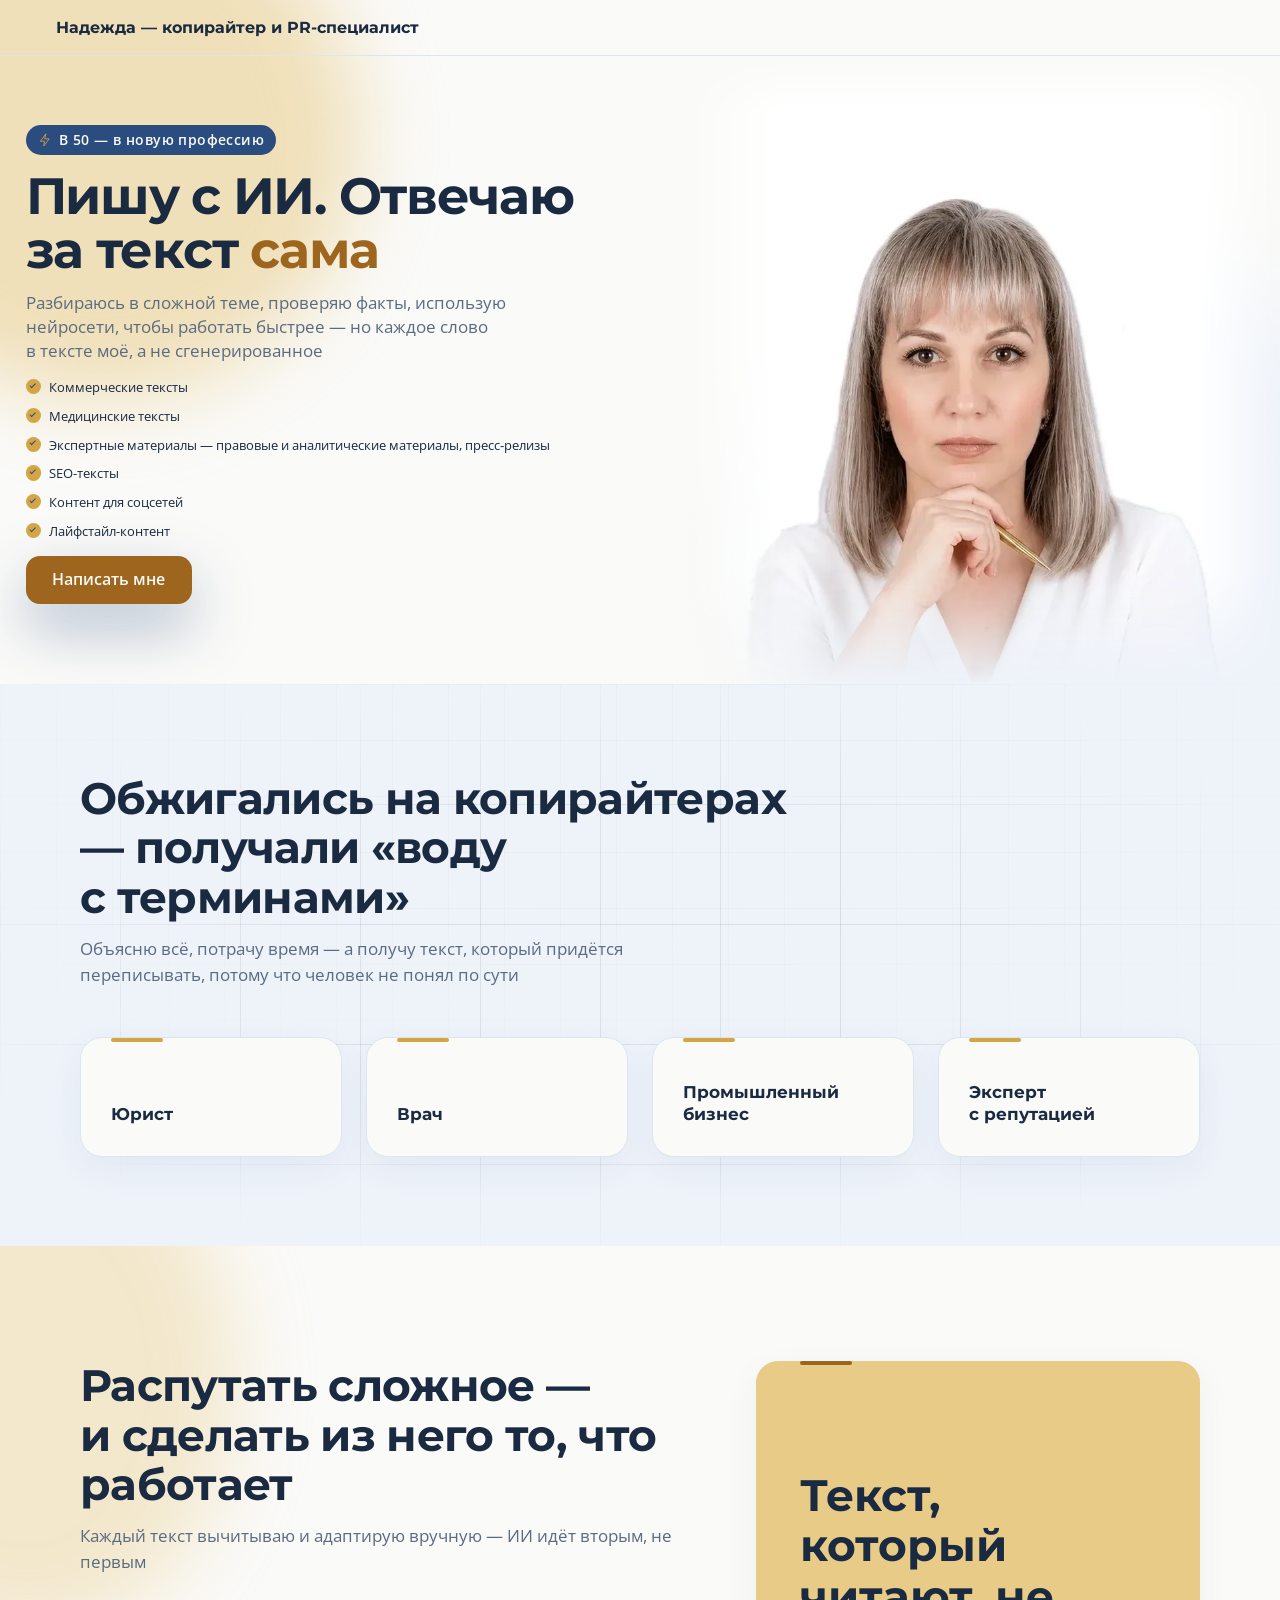
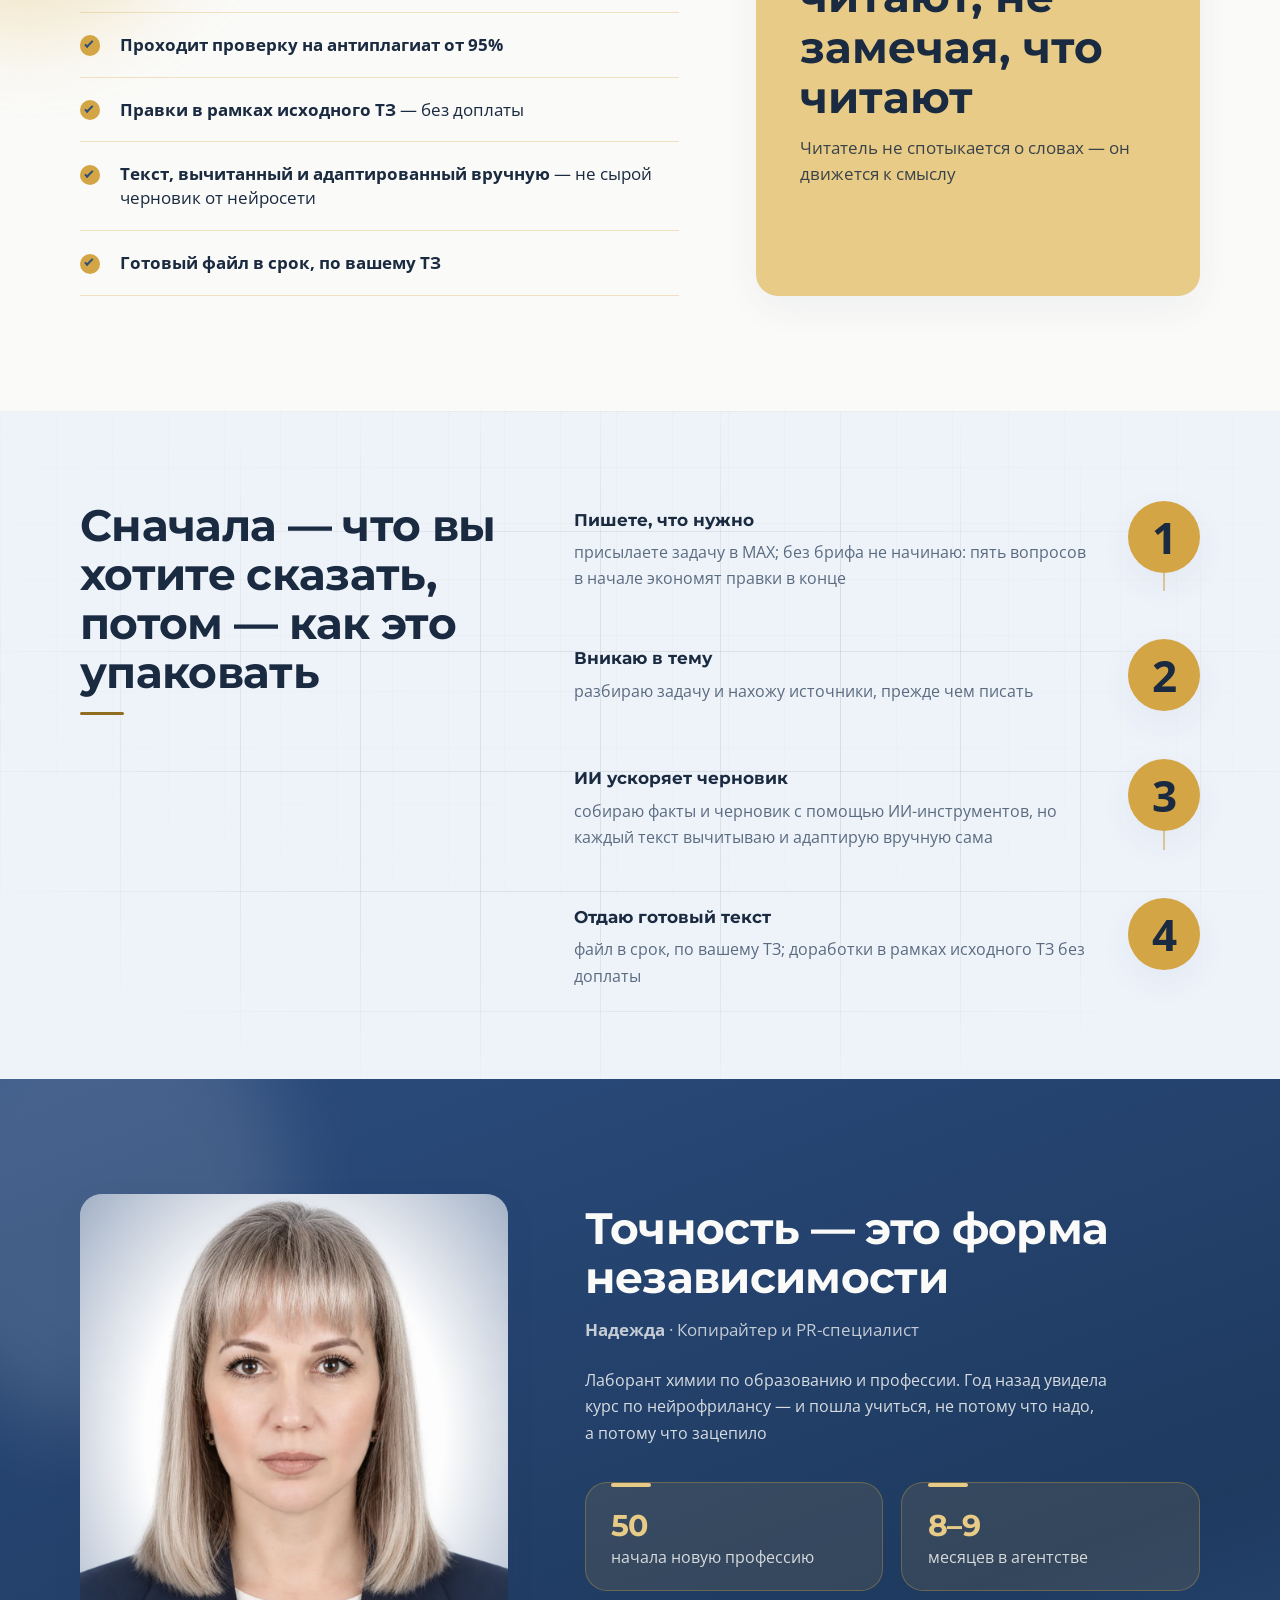
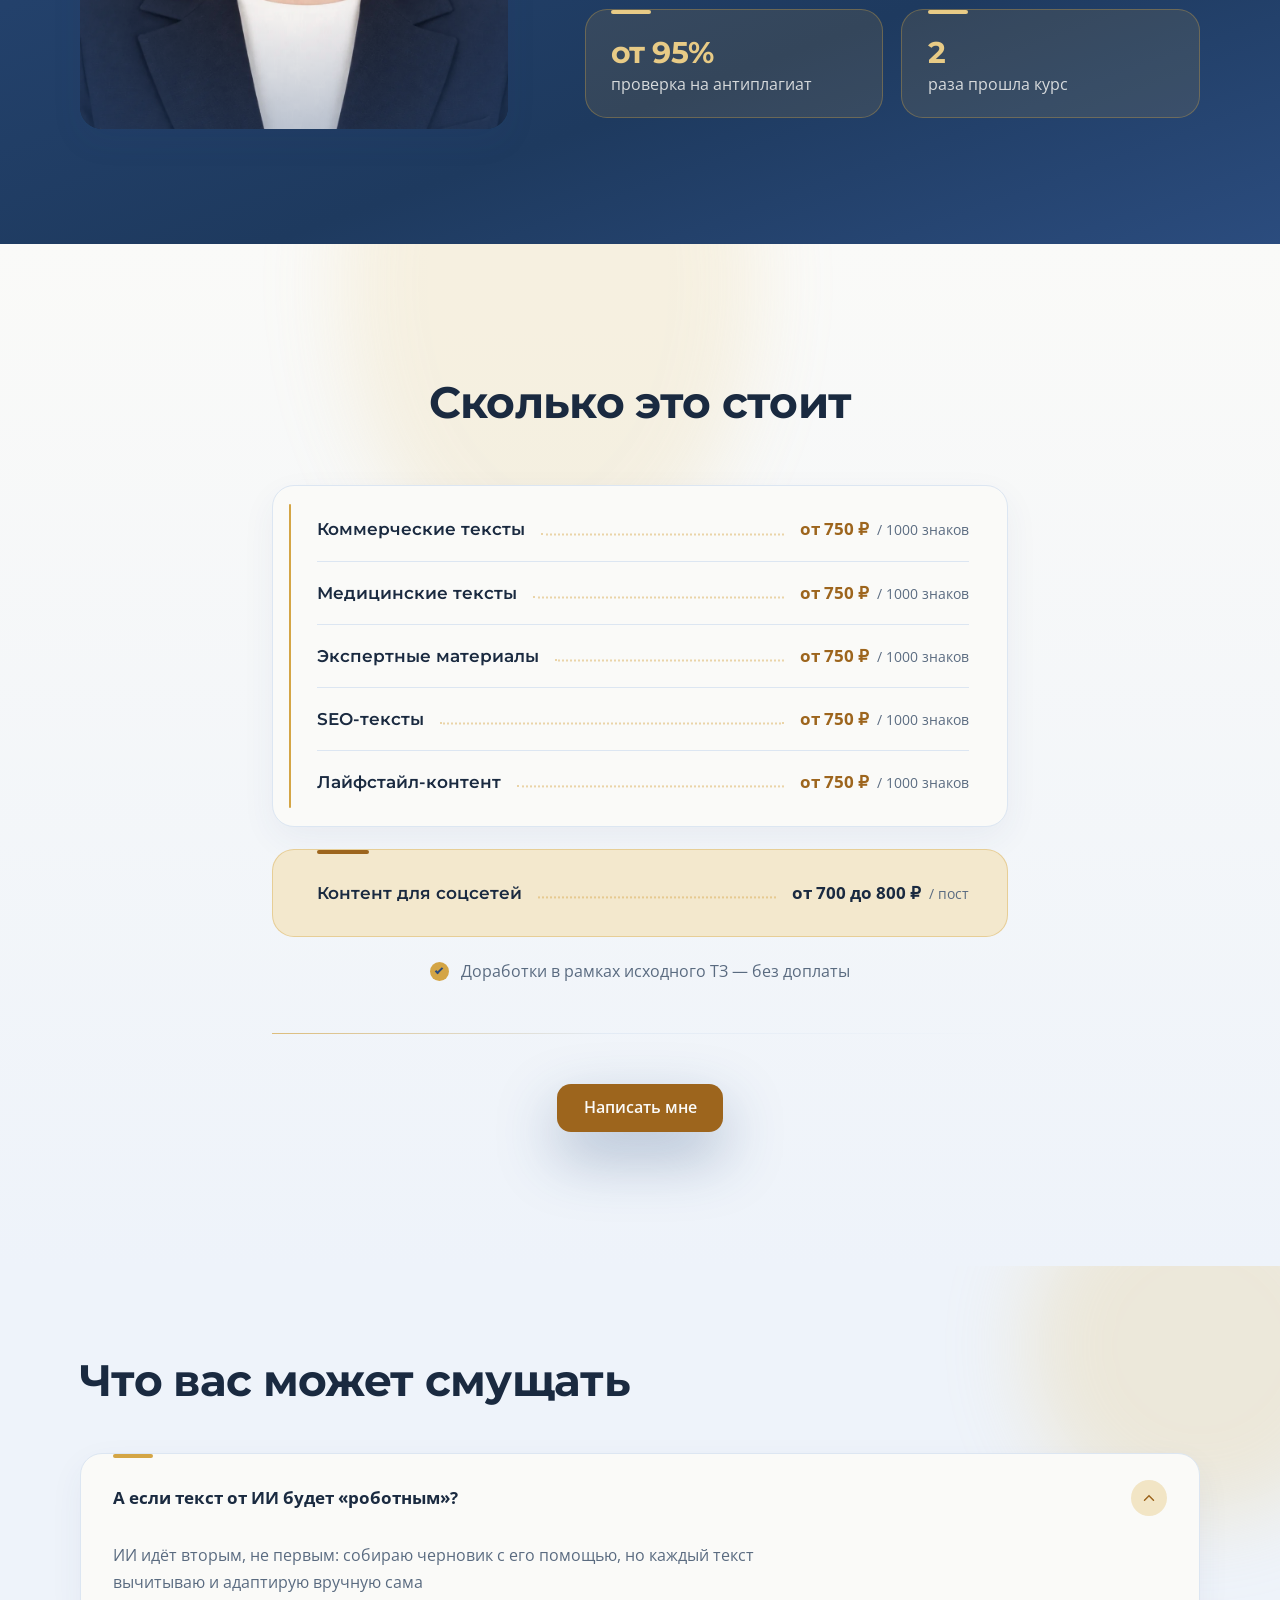
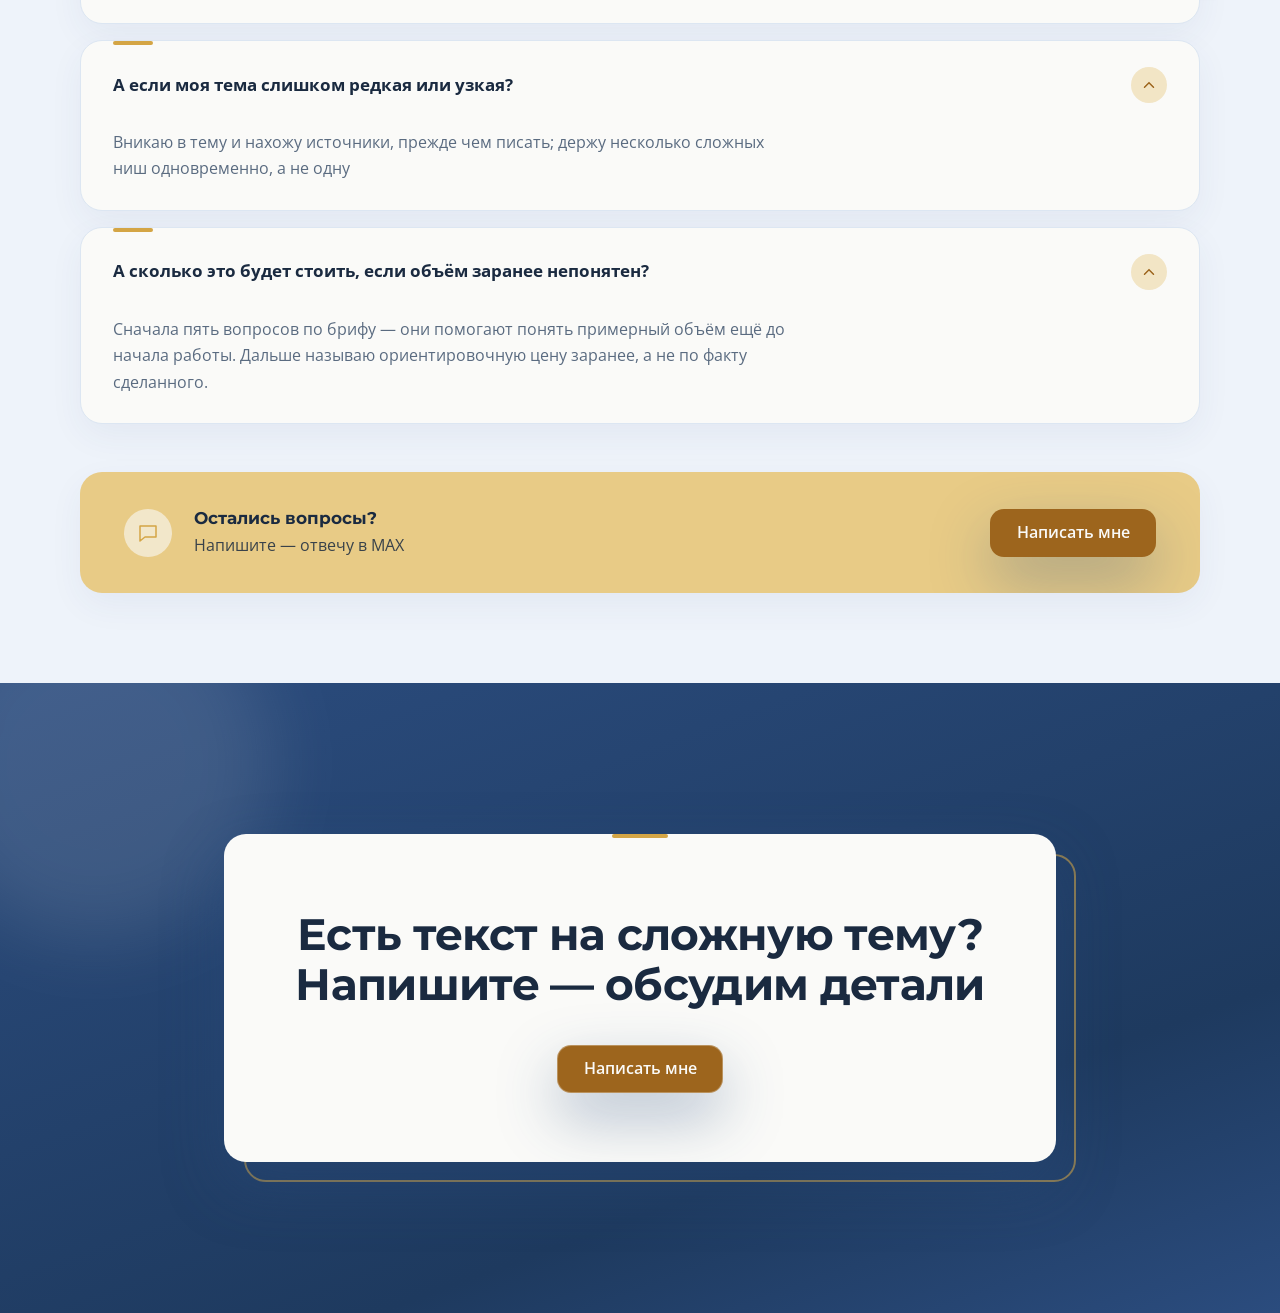
==== index.html @ 05aaa06f "Обновление 25.09 21:42 МСК" ====
<!DOCTYPE html>
<html lang="ru">
<head>
<meta charset="utf-8">
<meta name="viewport" content="width=device-width, initial-scale=1">
<title>Надежда — копирайтер для сложных тем</title>
<meta name="description" content="Копирайтер для сложных ниш — медицина, право, экспертные и PR-материалы. Разбираюсь в теме и проверяю факты, использую ИИ для скорости — но пишу и отвечаю за текст сама.">
<meta name="robots" content="noindex, nofollow">
<meta property="og:title" content="Надежда — копирайтер для сложных тем">
<meta property="og:description" content="Копирайтер для сложных ниш — медицина, право, экспертные и PR-материалы. Разбираюсь в теме и проверяю факты, использую ИИ для скорости — но пишу и отвечаю за текст сама.">
<meta property="og:type" content="website">
<link rel="preconnect" href="https://fonts.googleapis.com">
<link rel="preconnect" href="https://fonts.gstatic.com" crossorigin>
<link rel="stylesheet" href="https://fonts.googleapis.com/css2?family=Montserrat:wght@400;600;700&family=Open+Sans:wght@400;600&display=swap">
<link rel="stylesheet" href="style.css">
<style>
:root {
  --шрифт-заголовков: Montserrat, system-ui, sans-serif;  --шрифт-текста: 'Open Sans', -apple-system, 'Segoe UI', sans-serif;
  --цвет-фон: #FAFAF8;  --цвет-фон-2: #EEF3FA;  --цвет-фон-карточки: #FAFAF8;
  --цвет-текст: #1A2A40;  --цвет-текст-мягкий: #5A6B80;  --цвет-текст-тихий: #667382;
  --цвет-акцент: #D4A545;  --цвет-акцент-тёмный: #F4B183;  --цвет-акцент-яркий: #9D651D;  --цвет-на-акценте: #1A2A40;
  --цвет-акцент-глубже: #9D651D;  --цвет-акцент-маркер: #EAAD70;
  --цвет-линия: #DCE6F2;
  --цвет-тёмный-фон: #2B4C7E;  --цвет-тёмный-фон-2: #1E3A5F;  --цвет-тёмный-текст: #FAFAF8;
  --цвет-тёмный-фон-3: #264572;  --цвет-тёмный-фон-4: #2A4979;
  --цвет-тёплый: #D4A545;  --цвет-тёплый-мягкий: #E8CB86;
  --цвет-стекло: color-mix(in srgb, #2B4C7E 86%, transparent);
  --тень: 0 12px 34px color-mix(in srgb, #2B4C7E 6%, transparent);
  --тень-чип: 0 10px 30px color-mix(in srgb, #2B4C7E 12%, transparent);
  --тень-глубокая: 0 24px 60px color-mix(in srgb, #2B4C7E 35%, transparent);
  --тень-спутник: 0 30px 60px color-mix(in srgb, #2B4C7E 70%, transparent);
  --тень-плиты: 0 40px 100px color-mix(in srgb, #2B4C7E 70%, transparent);
  --кегль-h1: 33px;  --кегль-h2: clamp(28px, 4.5vw, 44px);
  --кегль-текст: clamp(16px, 1vw, 17px);  --кегль-лид: clamp(17px, 1.1vw, 18px);
  --кегль-мелкий: 14px;  --кегль-кикер: clamp(14px, 1.1vw, 15px);  --кегль-цифра: 30px;  --разрядка-кикера: .03em;
  --отступ-секции: clamp(56px, 9vw, 120px);  --отступ-блока: clamp(16px, 2vw, 28px);
  --отступ-секции-тихо: clamp(44px, 7vw, 94px);  --отступ-секции-громко: clamp(64px, 10.5vw, 140px);
  --ширина: 1120px;  --ширина-колонки: 560px;  --радиус: 16px;  --радиус-малый: 8px;
  --радиус-карточки: 18px;  --радиус-плитки: 22px;  --радиус-телефон: 46px;  --кнопка-радиус: 14px;
  --радиус-модуля: 16px;  --нить: 2px;
  --плавность: cubic-bezier(.2, .7, .2, 1);  --длительность: .25s;
  --цвет-тёплый-тёмный: #916D22;
}
@media (min-width: 900px) {
  :root { --кегль-h1: clamp(44px, 4vw, 58px); }
}
:root, .светлый { --цвет-кнопки: #9D651D; --цвет-на-кнопке: #FAFAF8; --цвет-кнопки-навёл: #7B4F17; }
.тёмный { --цвет-кнопки: #D4A545; --цвет-на-кнопке: #1A2A40; --цвет-кнопки-навёл: var(--цвет-акцент-тёмный); }

</style>
<script>
(function () {
  var ЭТАЛОН = 0.535;                  // очко Open Sans — текстовой гарнитуры утверждённых макетов
  var ПОТОЛОК = 1.2, МЁРТВАЯ = 0.02;   // выше потолка расползается раскладка; ближе к единице не трогаем вовсе
  var КОМПЬЮТЕР = "(min-width: 900px)";
  var ТОКЕНЫ = ["--кегль-текст", "--кегль-лид", "--кегль-мелкий", "--кегль-кикер"];
  var корень = document.documentElement;
  var холст = document.createElement("canvas").getContext("2d");
  var ждём = 0;

  function мера(буква) { var м = холст.measureText(буква); return (м && м.actualBoundingBoxAscent) || 0; }

  function применить() {
    ждём = 0;
    if (!холст) { return; }

    for (var i = 0; i < ТОКЕНЫ.length; i++) { корень.style.removeProperty(ТОКЕНЫ[i]); }
    var стиль = getComputedStyle(корень), стек = стиль.getPropertyValue("--шрифт-текста").trim();
    if (!стек) { return; }
    холст.font = "400 100px " + стек;

    var очко = Math.max(мера("х"), мера("x")) / 100;
    if (!(очко > 0)) { return; }
    var k = Math.round(Math.min(ПОТОЛОК, Math.max(1, ЭТАЛОН / очко)) * 1000) / 1000;
    if (k - 1 < МЁРТВАЯ || !matchMedia(КОМПЬЮТЕР).matches) { k = 1; }
    корень.setAttribute("data-очко", очко.toFixed(3));      // чтобы проверка могла сказать числа вслух
    корень.setAttribute("data-поправка", k.toFixed(3));
    if (k === 1) { return; }
    for (i = 0; i < ТОКЕНЫ.length; i++) {
      var было = стиль.getPropertyValue(ТОКЕНЫ[i]).trim();
      if (было) { корень.style.setProperty(ТОКЕНЫ[i], "calc((" + было + ") * " + k + ")"); }
    }
  }

  применить();

  if (document.fonts && document.fonts.ready) { document.fonts.ready.then(применить); }

  addEventListener("resize", function () { ждём = ждём || requestAnimationFrame(применить); });
})();
</script>
</head>
<body class="с-липкой-кнопкой">
<section class="блок блок--первый-экран первый-экран--разворот светлый" id="экран-1" data-тип="первый-экран" data-схема="разворот" data-ключ-макета="светлая" data-картинка="фото">
  <header class="шапка">
    <a class="шапка__лого" href="#">Надежда — копирайтер и PR-специалист</a>
  </header>
  <span class="пятно пятно--1"></span><span class="пятно пятно--2"></span>
  <div class="блок__внутри">
    <div class="первый-экран__текст">
      <p class="кикер"><svg class="иконка" aria-hidden="true" xmlns="http://www.w3.org/2000/svg" viewBox="0 0 24 24" fill="none" stroke="currentColor" stroke-width="1.5" stroke-linecap="round" stroke-linejoin="round">
  <path d="M13 2L4 14h7l-1 8 9-12h-7z"/>
</svg>В 50 — в новую профессию</p>
      <h1>Пишу с ИИ. Отвечаю за текст <em class="акцент" style="color: var(--цвет-акцент-яркий)">сама</em></h1>
      <p class="лид">Разбираюсь в сложной теме, проверяю факты, использую нейросети, чтобы работать быстрее — но каждое слово в тексте моё, а не сгенерированное</p>
      <ul class="список-иконок">
        <li><i class="галка"></i><span>Коммерческие тексты</span></li>
        <li><i class="галка"></i><span>Медицинские тексты</span></li>
        <li><i class="галка"></i><span>Экспертные материалы — правовые и аналитические материалы, пресс&#8209;релизы</span></li>
        <li><i class="галка"></i><span>SEO-тексты</span></li>
        <li><i class="галка"></i><span>Контент для соцсетей</span></li>
        <li><i class="галка"></i><span>Лайфстайл-контент</span></li>
      </ul>
      <div class="первый-экран__действие"><a class="кнопка кнопка--главная" href="https://max.ru/u/f9LHodD0cOISEU3MIN6RrWBxFZRqZiS2lDwclozQ8DyNKN_k3zjSSCEsR2Y">Написать мне</a></div>
    </div>
    <figure class="картинка картинка--фото картинка--край первый-экран__картинка" style="--лицо-в-кадре: .28">
      <picture><source media="(max-width: 899px)" srcset="img/nadezhda-portret-telefon.webp"><img src="img/nadezhda-portret.webp" alt="Надежда — копирайтер и PR-специалист" data-лицо="50,22" fetchpriority="high"></picture>
    </figure>
  </div>
</section>
<section class="блок блок--боль блок--тихо светлый второй фон--сетка" id="экран-02" data-тип="боль" data-вёрстка="своя">
<span class="сетка-текстура" aria-hidden="true"></span>
<div class="блок__внутри">
  <div class="секция__шапка">
    <h2>Обжигались на копирайтерах — получали «воду с терминами»</h2>
    <p class="лид секция__лид">Объясню всё, потрачу время — а получу текст, который придётся переписывать, потому что человек не понял по сути</p>
  </div>
  <div class="листки секция__тело">
    <div class="листок"><h3>Юрист</h3></div>
    <div class="листок"><h3>Врач</h3></div>
    <div class="листок"><h3>Промышленный бизнес</h3></div>
    <div class="листок"><h3>Эксперт с репутацией</h3></div>
  </div>
</div>
</section>
<section class="блок блок--что-получите светлый" id="экран-03" data-тип="что-получите" data-вёрстка="своя">
<span class="пятно" aria-hidden="true"></span>
<div class="блок__внутри">
  <div class="получите">
    <div class="секция__тело">
      <div class="секция__шапка">
        <h2>Распутать сложное — и сделать из него то, что работает</h2>
        <p class="лид секция__лид">Каждый текст вычитываю и адаптирую вручную — ИИ идёт вторым, не первым</p>
      </div>
      <ul class="линейка">
        <li><i class="галка" aria-hidden="true"></i><span><b>Проходит проверку на антиплагиат от 95%</b></span></li>
        <li><i class="галка" aria-hidden="true"></i><span><b>Правки в рамках исходного ТЗ</b><span> — без доплаты</span></span></li>
        <li><i class="галка" aria-hidden="true"></i><span><b>Текст, вычитанный и адаптированный вручную</b><span> — не сырой черновик от нейросети</span></span></li>
        <li><i class="галка" aria-hidden="true"></i><span><b>Готовый файл в срок, по вашему ТЗ</b></span></li>
      </ul>
    </div>
    <div class="итог">
      <h3>Текст, который читают, не замечая, что читают</h3>
      <p>Читатель не спотыкается о словах — он движется к смыслу</p>
    </div>
  </div>
</div>
</section>
<section class="блок блок--решение блок--тихо светлый второй фон--сетка" id="экран-04" data-тип="решение" data-вёрстка="своя">
<span class="сетка-текстура" aria-hidden="true"></span>
<div class="блок__внутри">
  <div class="дорога">
    <div class="секция__шапка">
      <h2>Сначала — что вы хотите сказать, потом — как это упаковать</h2>
      <span class="черта" aria-hidden="true"></span>
    </div>
    <ol class="нить-лента секция__тело">
      <li class="ход">
        <div class="ход__текст">
          <h3>Пишете, что нужно</h3>
          <p>присылаете задачу в MAX; без брифа не начинаю: пять вопросов в начале экономят правки в конце</p>
        </div>
        <div class="ход__номер"><span class="ход__круг">1</span></div>
      </li>
      <li class="ход">
        <div class="ход__текст">
          <h3>Вникаю в тему</h3>
          <p>разбираю задачу и нахожу источники, прежде чем писать</p>
        </div>
        <div class="ход__номер"><span class="ход__круг">2</span></div>
      </li>
      <li class="ход">
        <div class="ход__текст">
          <h3>ИИ ускоряет черновик</h3>
          <p>собираю факты и черновик с помощью ИИ-инструментов, но каждый текст вычитываю и адаптирую вручную сама</p>
        </div>
        <div class="ход__номер"><span class="ход__круг">3</span></div>
      </li>
      <li class="ход">
        <div class="ход__текст">
          <h3>Отдаю готовый текст</h3>
          <p>файл в срок, по вашему ТЗ; доработки в рамках исходного ТЗ без доплаты</p>
        </div>
        <div class="ход__номер"><span class="ход__круг">4</span></div>
      </li>
    </ol>
  </div>
</div>
</section>
<section class="блок блок--о-себе тёмный" id="экран-05" data-тип="о-себе" data-вёрстка="своя">
<span class="пятно" aria-hidden="true"></span>
<div class="блок__внутри">
  <div class="автор">
    <figure class="портрет фото">
      <div class="портрет__кадр"><picture><source media="(max-width: 899px)" srcset="img/nadezhda-o-sebe-telefon.webp"><img src="img/nadezhda-o-sebe.webp" alt="Надежда — копирайтер и PR-специалист" data-лицо="50,34" loading="lazy" width="1060" height="1325"></picture></div>
    </figure>
    <div class="рассказ">
      <div class="секция__шапка">
        <h2>Точность — это форма независимости</h2>
        <p class="лид секция__лид"><b>Надежда</b> · Копирайтер и PR-специалист</p>
      </div>
      <p>Лаборант химии по образованию и профессии. Год назад увидела курс по нейрофрилансу — и пошла учиться, не потому что надо, а потому что зацепило</p>
      <ul class="плитки">
        <li class="плитка"><b class="цифра__значение">50</b><span>начала новую профессию</span></li>
        <li class="плитка"><b class="цифра__значение">8–9</b><span>месяцев в агентстве</span></li>
        <li class="плитка"><b class="цифра__значение">от 95%</b><span>проверка на антиплагиат</span></li>
        <li class="плитка"><b class="цифра__значение">2</b><span>раза прошла курс</span></li>
      </ul>
    </div>
  </div>
</div>
</section>
<section class="блок блок--прайс-лист блок--громко светлый" id="экран-06" data-тип="прайс-лист" data-вёрстка="своя">
<span class="пятно" aria-hidden="true"></span>
<div class="блок__внутри">
  <div class="прайс">
    <div class="секция__шапка секция__шапка--центр">
      <h2>Сколько это стоит</h2>
    </div>
    <div class="плита">
      <ul class="позиции">
        <li class="позиция">
          <h3 class="позиция__имя">Коммерческие тексты</h3>
          <span class="позиция__ряд" aria-hidden="true"></span>
          <p class="позиция__цена"><b>от&nbsp;750&nbsp;₽</b><span>/&nbsp;1000&nbsp;знаков</span></p>
        </li>
        <li class="позиция">
          <h3 class="позиция__имя">Медицинские тексты</h3>
          <span class="позиция__ряд" aria-hidden="true"></span>
          <p class="позиция__цена"><b>от&nbsp;750&nbsp;₽</b><span>/&nbsp;1000&nbsp;знаков</span></p>
        </li>
        <li class="позиция">
          <h3 class="позиция__имя">Экспертные материалы</h3>
          <span class="позиция__ряд" aria-hidden="true"></span>
          <p class="позиция__цена"><b>от&nbsp;750&nbsp;₽</b><span>/&nbsp;1000&nbsp;знаков</span></p>
        </li>
        <li class="позиция">
          <h3 class="позиция__имя">SEO-тексты</h3>
          <span class="позиция__ряд" aria-hidden="true"></span>
          <p class="позиция__цена"><b>от&nbsp;750&nbsp;₽</b><span>/&nbsp;1000&nbsp;знаков</span></p>
        </li>
        <li class="позиция">
          <h3 class="позиция__имя">Лайфстайл-контент</h3>
          <span class="позиция__ряд" aria-hidden="true"></span>
          <p class="позиция__цена"><b>от&nbsp;750&nbsp;₽</b><span>/&nbsp;1000&nbsp;знаков</span></p>
        </li>
      </ul>
    </div>
    <div class="плитка-пост">
      <ul class="позиции позиции--соцсети">
        <li class="позиция">
          <h3 class="позиция__имя">Контент для соцсетей</h3>
          <span class="позиция__ряд" aria-hidden="true"></span>
          <p class="позиция__цена"><b>от&nbsp;700 до&nbsp;800&nbsp;₽</b><span>/&nbsp;пост</span></p>
        </li>
      </ul>
    </div>
    <p class="итог-строка"><i class="галка" aria-hidden="true"></i><span>Доработки в рамках исходного ТЗ — без доплаты</span></p>
    <hr class="разделитель">
    <div class="действие-секции"><a class="кнопка кнопка--главная" href="https://max.ru/u/f9LHodD0cOISEU3MIN6RrWBxFZRqZiS2lDwclozQ8DyNKN_k3zjSSCEsR2Y">Написать мне</a></div>
  </div>
</div>
</section>
<section class="блок блок--вопросы-ответы блок--тихо светлый второй" id="экран-07" data-тип="вопросы-ответы" data-вёрстка="своя">
<span class="пятно" aria-hidden="true"></span>
<div class="блок__внутри">
  <div class="возражения">
    <div class="секция__шапка">
      <h2>Что вас может смущать</h2>
    </div>
    <div class="листки">
      <details class="листок" open>
        <summary class="листок__шапка"><span>А если текст от ИИ будет «роботным»?</span><i class="листок__значок" aria-hidden="true"><svg viewBox="0 0 24 24" fill="none" stroke="currentColor" stroke-width="2" stroke-linecap="round"><path d="M6 9l6 6 6-6"/></svg></i></summary>
        <p class="листок__ответ">ИИ идёт вторым, не первым: собираю черновик с его помощью, но каждый текст вычитываю и адаптирую вручную сама</p>
      </details>
      <details class="листок" open>
        <summary class="листок__шапка"><span>А если моя тема слишком редкая или узкая?</span><i class="листок__значок" aria-hidden="true"><svg viewBox="0 0 24 24" fill="none" stroke="currentColor" stroke-width="2" stroke-linecap="round"><path d="M6 9l6 6 6-6"/></svg></i></summary>
        <p class="листок__ответ">Вникаю в тему и нахожу источники, прежде чем писать; держу несколько сложных ниш одновременно, а не одну</p>
      </details>
      <details class="листок" open>
        <summary class="листок__шапка"><span>А сколько это будет стоить, если объём заранее непонятен?</span><i class="листок__значок" aria-hidden="true"><svg viewBox="0 0 24 24" fill="none" stroke="currentColor" stroke-width="2" stroke-linecap="round"><path d="M6 9l6 6 6-6"/></svg></i></summary>
        <p class="листок__ответ">Сначала пять вопросов по брифу — они помогают понять примерный объём ещё до начала работы. Дальше называю ориентировочную цену заранее, а не по факту сделанного.</p>
      </details>
    </div>
    <div class="приглашение">
      <div class="приглашение__текст">
        <span class="приглашение__икон"><svg class="иконка" aria-hidden="true" xmlns="http://www.w3.org/2000/svg" viewBox="0 0 24 24" fill="none" stroke="currentColor" stroke-width="1.5" stroke-linecap="round" stroke-linejoin="round">
  <path d="M4 5h16v11H9l-5 4z"/>
</svg></span>
        <div>
          <h3>Остались вопросы?</h3>
          <p>Напишите — отвечу в MAX</p>
        </div>
      </div>
      <a class="кнопка кнопка--главная" href="https://max.ru/u/f9LHodD0cOISEU3MIN6RrWBxFZRqZiS2lDwclozQ8DyNKN_k3zjSSCEsR2Y">Написать мне</a>
    </div>
  </div>
</div>
</section>
<section class="блок блок--финал блок--громко тёмный" id="экран-08" data-тип="финал" data-вёрстка="своя">
<span class="пятно" aria-hidden="true"></span>
<div class="блок__внутри">
  <div class="финал">
    <div class="финал__плита">
      <h2>Есть текст на сложную тему? Напишите — обсудим детали</h2>
      <div class="финал__кнопка"><a class="кнопка кнопка--главная" href="https://max.ru/u/f9LHodD0cOISEU3MIN6RrWBxFZRqZiS2lDwclozQ8DyNKN_k3zjSSCEsR2Y">Написать мне</a></div>
    </div>
  </div>
</div>
</section>
<div class="липкая-кнопка"><a class="кнопка кнопка--главная" href="https://max.ru/u/f9LHodD0cOISEU3MIN6RrWBxFZRqZiS2lDwclozQ8DyNKN_k3zjSSCEsR2Y">Написать мне</a></div>
<script>
(function () {
  var СПИТ = "главная-на-виду";                       // класс на body; правило сна — в стилях
  var кнопка = document.querySelector(".первый-экран__действие .кнопка--главная");
  if (!кнопка || !window.IntersectionObserver) { return; }

  function пометить(на_виду) { document.body.classList.toggle(СПИТ, !!на_виду); }

  var б = кнопка.getBoundingClientRect();
  пометить(б.bottom > 0 && б.top < (window.innerHeight || 0));

  requestAnimationFrame(function () {
    requestAnimationFrame(function () { document.body.classList.add("панель-с-переходом"); });
  });

  new IntersectionObserver(function (записи) {
    пометить(записи[записи.length - 1].isIntersecting);
  }, { threshold: 0 }).observe(кнопка);
})();
</script>
</body>
</html>
---- style.css ----
body { font: var(--кегль-текст)/1.6 var(--шрифт-текста); color: var(--цвет-текст);
       background: var(--цвет-фон); margin: 0; -webkit-font-smoothing: antialiased; }
h1 { font-size: var(--кегль-h1); font-weight: 700; line-height: 1.05; letter-spacing: -0.025em; }
h2 { font-size: var(--кегль-h2); font-weight: 700; line-height: 1.12; letter-spacing: -0.015em; }
.лид { font-size: var(--кегль-лид, var(--кегль-текст)); line-height: 1.55; color: var(--цвет-текст-мягкий); }  .акцент { font-style: normal; color: var(--цвет-акцент); }
.блок { padding: var(--отступ-секции) 0; position: relative; overflow: hidden; }
.блок__внутри { width: min(100% - 2 * var(--отступ-блока), var(--ширина)); margin: 0 auto; position: relative; }

.тёмный { background: linear-gradient(160deg, var(--фон-ключа, var(--цвет-тёмный-фон)), var(--фон-2-ключа, var(--цвет-тёмный-фон)) 70%, var(--фон-ключа, var(--цвет-тёмный-фон)));
  background-color: var(--фон-ключа, var(--цвет-тёмный-фон)); color: var(--текст-ключа, var(--цвет-тёмный-текст)); }

*, *::before, *::after { box-sizing: border-box; }
img, video, iframe { max-width: 100%; height: auto; }
[hidden] { display: none !important; }

p, li, h1, h2, h3, dd, dt, summary, blockquote { overflow-wrap: break-word; }
h1, h2, h3 { font-family: var(--шрифт-заголовков); margin: 0 0 .5em; }
h3 { font-size: calc(var(--кегль-текст) * 1.25); font-weight: 700; line-height: 1.25; }
p, ul, ol { margin: 0 0 1em; }  ul, ol { padding-left: 1.25em; }
.лид { max-width: calc(var(--ширина-колонки) * .95); margin-bottom: 1.2em; }
.мелкий { font-size: var(--кегль-мелкий); color: var(--цвет-текст-мягкий); }
a { color: var(--цвет-акцент); text-underline-offset: .15em; }

.блок__внутри { z-index: 1; }  .блок__внутри > :last-child { margin-bottom: 0; }
.светлый { background: var(--цвет-фон); color: var(--цвет-текст); }  .светлый.второй { background: var(--цвет-фон-2); }

body, .светлый { --фон-ключа: var(--цвет-фон); --фон-2-ключа: var(--цвет-фон-2, var(--цвет-фон)); --текст-ключа: var(--цвет-текст); --подложка-ключа: transparent;
  --вуаль-ключа: var(--фон-ключа); --тёплый-ключа: var(--цвет-тёплый-тёмный, var(--цвет-акцент-тёмный));
  --глубина-ключа: var(--цвет-тёплый-мягкий, var(--цвет-тёплый, var(--цвет-линия))); --тепло-ключа: color-mix(in srgb, var(--цвет-тёплый-мягкий, var(--цвет-тёплый, var(--цвет-линия))) 40%, transparent); }
.светлый.второй { --фон-ключа: var(--цвет-фон-2); --фон-2-ключа: var(--цвет-фон); }  .тёмный.второй { --фон-ключа: var(--цвет-тёмный-фон-2, var(--цвет-тёмный-фон)); --фон-2-ключа: var(--цвет-тёмный-фон); }
.тёмный { --фон-ключа: var(--цвет-тёмный-фон); --фон-2-ключа: var(--цвет-тёмный-фон-2, var(--цвет-тёмный-фон)); --текст-ключа: var(--цвет-тёмный-текст);
  --вуаль-ключа: var(--фон-ключа); --тёплый-ключа: var(--цвет-тёплый, var(--цвет-акцент-тёмный)); --глубина-ключа: var(--цвет-акцент); --тепло-ключа: transparent;
  --подложка-ключа: color-mix(in srgb, var(--цвет-тёплый, var(--цвет-акцент-тёмный)) 12%, transparent); }

.тёмный h1, .тёмный h2, .тёмный h3, .тёмный .цитата__кто b { color: var(--текст-ключа, var(--цвет-тёмный-текст)); }
.тёмный .лид, .тёмный .мелкий, .тёмный .цитата__кто, .тёмный .вопрос > p, .тёмный .контакт__что,
.тёмный .фото figcaption, .тёмный .мокап figcaption { color: color-mix(in srgb, var(--текст-ключа, var(--цвет-тёмный-текст)) var(--мягкость-текста, 72%), transparent); }

.тёмный a:not(.кнопка) { color: var(--цвет-тёмный-текст); text-decoration-color: var(--цвет-акцент); }

.тёмный .акцент { color: var(--цвет-акцент-яркий, var(--цвет-акцент)); }
.тёмный .иконка, .тёмный .бейдж, .тёмный .цитата::before, .тёмный .вопрос > summary::after { color: var(--цвет-акцент); }
.тёмный :focus-visible, .тёмный .кнопка:focus-visible, .тёмный .вопрос > summary:focus-visible { outline-color: var(--цвет-тёмный-текст); }

.кнопка { background: var(--цвет-кнопки, var(--цвет-акцент)); color: var(--цвет-на-кнопке, var(--цвет-на-акценте)); }
.кнопка:hover { background: var(--цвет-кнопки-навёл, var(--цвет-акцент-тёмный)); }
.кнопка:focus-visible { outline: 2px solid var(--цвет-кнопки, var(--цвет-акцент)); outline-offset: 3px; }

.кнопка { display: inline-flex; align-items: center; justify-content: center; gap: .5em;
  min-height: 3em; padding: .8em 1.6em; border-radius: var(--кнопка-радиус);
  font: 600 var(--кегль-текст)/1.2 var(--шрифт-текста); text-decoration: none; cursor: pointer;
  border: 1px solid transparent; transition: transform var(--длительность) var(--плавность),
  box-shadow var(--длительность) var(--плавность); }
.кнопка--главная { background: var(--цвет-кнопки, var(--цвет-акцент)); color: var(--цвет-на-кнопке, var(--цвет-на-акценте)); box-shadow: var(--тень-глубокая); }
.кнопка--главная:hover { transform: translateY(-2px); background: var(--цвет-кнопки-навёл, var(--цвет-акцент-тёмный)); }
.кнопка--контур { background: transparent; color: inherit; border-color: currentColor; }  .кнопка--пульс { animation: пульс-кнопки 2.4s ease-out infinite; }

.тёмный .кнопка--главная { background: var(--цвет-кнопки, var(--цвет-акцент)); color: var(--цвет-на-кнопке, var(--цвет-на-акценте));
  border-color: color-mix(in srgb, var(--цвет-тёмный-текст) 30%, transparent); }
.тёмный .кнопка--главная:hover { background: var(--цвет-кнопки-навёл, var(--цвет-акцент-тёмный)); }
.кнопка--контур:hover { background: color-mix(in srgb, currentColor 8%, transparent); }
.кнопка--пульс:hover { animation: none; }
.кнопка:active { transform: translateY(0); }

.первый-экран__действие .кнопка--главная, .липкая-кнопка .кнопка--главная { animation: пульс-кнопки 2.4s ease-out infinite; }
.первый-экран__действие .кнопка--главная:hover, .липкая-кнопка .кнопка--главная:hover { animation: none; }
.кнопка .иконка { color: inherit; width: 1.2em; height: 1.2em; }

.кикер { display: inline-flex; align-items: center; gap: .5em; margin-bottom: var(--отступ-блока);
  padding: .5625em .875em; border-radius: 9em; white-space: nowrap;
  font: 600 var(--кегль-кикер)/1 var(--шрифт-текста); letter-spacing: var(--разрядка-кикера);
  background: var(--цвет-тёмный-фон); color: var(--цвет-тёмный-текст); }
.кикер .иконка, .кикер svg { width: 1em; height: 1em; flex: none; color: var(--цвет-тёплый, currentColor); }
.тёмный .кикер { background: transparent; padding: 0; border: 0; letter-spacing: .06em;
  color: var(--тёплый-ключа, var(--цвет-акцент-тёмный)); }

.тёмный .кикер::before { content: ""; flex: none; width: 2em; height: 2px; border-radius: 2px;
  background: var(--тёплый-ключа, var(--цвет-акцент-тёмный)); }

.тёмный .кикер--пилюля { padding: .5625em .875em; letter-spacing: var(--разрядка-кикера);
  background: var(--подложка-ключа, transparent);
  border: 1px solid color-mix(in srgb, var(--тёплый-ключа, var(--цвет-акцент-тёмный)) 35%, transparent); }
.тёмный .кикер--пилюля::before { display: none; }

.бейдж { display: inline-flex; align-items: center; gap: .4em; padding: .35em .9em; border-radius: 9em;
  font: 700 var(--кегль-мелкий)/1.2 var(--шрифт-текста); letter-spacing: .06em;
  color: var(--цвет-акцент); background: color-mix(in srgb, var(--цвет-акцент) 12%, transparent);
  border: 1px solid color-mix(in srgb, var(--цвет-акцент) 25%, transparent); }
.карточка--главная > .бейдж { position: absolute; top: -.9em; left: 50%; transform: translateX(-50%); white-space: nowrap;
  color: var(--цвет-на-акценте); background: var(--цвет-акцент); border-color: transparent; box-shadow: var(--тень); }

.чип { display: inline-flex; align-items: center; gap: .5em; padding: .5625em .875em; border-radius: 9em;
  font-size: 1em; line-height: 1.25; color: var(--цвет-текст);
  background: color-mix(in srgb, var(--цвет-фон) 90%, transparent);
  border: 1px solid color-mix(in srgb, var(--цвет-тёплый, var(--цвет-акцент-тёмный)) 55%, transparent);
  box-shadow: var(--тень-чип, var(--тень)); backdrop-filter: blur(.6em); -webkit-backdrop-filter: blur(.6em); }
.чип b { font-family: var(--шрифт-заголовков); font-weight: 600; }
.чип .иконка, .чип svg { width: 1.2em; height: 1.2em; flex: none; }

.тёмный .чип { color: var(--цвет-тёмный-текст); background: color-mix(in srgb, var(--цвет-тёмный-фон) 72%, transparent);
  border-color: color-mix(in srgb, var(--цвет-тёплый, var(--цвет-акцент-тёмный)) 40%, transparent);
  box-shadow: 0 .625em 1.875em color-mix(in srgb, var(--цвет-тёмный-фон) 45%, transparent); }

@media (min-width: 900px) { .чип { font-size: var(--кегль-мелкий); } }

.шапка { height: 3.5rem; display: flex; align-items: center; justify-content: space-between; gap: .625em;
  padding: 0 1em; position: relative; z-index: 6; border-bottom: 1px solid var(--цвет-линия); background: transparent; }

.шапка__лого { display: flex; align-items: center; gap: .5em; font: 700 .9375em/1 var(--шрифт-заголовков); white-space: nowrap; color: inherit; text-decoration: none; }
.шапка__лого img { width: 1.875em; height: 1.875em; border-radius: 50%; flex: none;
  box-shadow: 0 0 0 2px color-mix(in srgb, var(--цвет-тёплый, var(--цвет-акцент-тёмный)) 45%, transparent); }

.шапка__лиц { font-size: .8125em; line-height: 1.2; display: flex; align-items: center; justify-content: flex-end;
  gap: .3125rem; text-align: right; max-width: 9.375rem; opacity: .85; }
.шапка__лиц svg, .шапка__лиц .иконка { width: .875rem; height: .875rem; flex: none; }

.шапка__лиц .полн { display: inline; }
.шапка__лиц .кратко { display: none; }
@media (max-width: 899px) {
  .шапка__лиц:has(.кратко) .полн { display: none; }
  .шапка__лиц:has(.кратко) .кратко { display: block; }
}
.тёмный .шапка { background: transparent; border-bottom-color: transparent; color: var(--цвет-тёмный-текст); }

.карточки { display: grid; gap: var(--отступ-блока); }
.карточка { padding: calc(var(--отступ-блока) * 1.25); border-radius: var(--радиус-карточки, var(--радиус));
  background: var(--цвет-фон-карточки); border: 1px solid var(--цвет-линия); box-shadow: var(--тень);
  transition: transform var(--длительность) var(--плавность), box-shadow var(--длительность) var(--плавность); }
.карточка:hover { transform: translateY(-3px); box-shadow: var(--тень-чип, var(--тень)); }
.карточка--главная { border-top: 3px solid var(--цвет-акцент); }

.карточка--стекло { background: var(--цвет-стекло);
  border: 1px solid color-mix(in srgb, var(--цвет-тёплый, var(--цвет-акцент-тёмный)) 28%, transparent);
  backdrop-filter: blur(.9em); -webkit-backdrop-filter: blur(.9em); box-shadow: var(--тень-глубокая); }
.карточки { margin-top: var(--отступ-блока); padding: 0; list-style: none; }
.карточка { position: relative; min-width: 0; }
.карточка > :last-child { margin-bottom: 0; }  .карточка h3 { margin-top: 0; }
.карточка > .иконка { width: 2em; height: 2em; margin-bottom: .8em; }

.тёмный .карточка:not(.карточка--стекло) { background: color-mix(in srgb, var(--цвет-тёмный-текст) 6%, transparent);
  border-color: color-mix(in srgb, var(--цвет-тёмный-текст) 14%, transparent); }

.цифры { display: grid; grid-template-columns: repeat(auto-fit, minmax(5em, 1fr)); gap: var(--отступ-блока); margin: var(--отступ-блока) 0 0; padding: 0; list-style: none; }
.цифра { padding-left: 1em; border-left: 1px solid color-mix(in srgb, currentColor 25%, transparent); }
.цифра__значение { display: block; font: 700 var(--кегль-цифра)/1 var(--шрифт-заголовков);
  letter-spacing: -0.02em; color: var(--цвет-текст); }
.тёмный .цифра__значение { color: var(--цвет-тёмный-текст); }  .цифра__подпись { display: block; margin-top: .35em; font-size: var(--кегль-мелкий); opacity: .8; }

.цифра--ключ .цифра__значение { color: var(--цвет-акцент); }

.цифра { flex: 1 1 5em; min-width: 0; padding-left: .7em; }

.цифра.карточка { padding: var(--отступ-блока) .75em; border-left: 1px solid var(--цвет-линия); text-align: center; }
.цифра.карточка--стекло { border-left-color: color-mix(in srgb, var(--цвет-тёмный-текст) 12%, transparent); }
.карточка .цифра__значение { font-size: calc(var(--кегль-цифра) * .78); }

.фото { margin: 0; border-radius: var(--радиус); overflow: hidden; box-shadow: var(--тень); }
.фото img { display: block; width: 100%; aspect-ratio: 3 / 4; object-fit: cover; }
.фото--маска { border-radius: 0; box-shadow: none; }
.фото--маска img { mask-image: linear-gradient(to bottom, black 70%, transparent 99%); -webkit-mask-image: linear-gradient(to bottom, black 70%, transparent 99%); }
.фото figcaption, .мокап figcaption { padding: .7em 1em; font-size: var(--кегль-мелкий); color: var(--цвет-текст-мягкий); }
.мокап figcaption h3 { color: var(--цвет-текст); }
.тёмный .мокап figcaption h3 { color: var(--цвет-тёмный-текст); }

.мокап { margin: 0; position: relative; padding-top: 1.4em; border-radius: var(--радиус-малый); overflow: hidden;
  background: var(--цвет-фон-карточки); border: 1px solid var(--цвет-линия); box-shadow: var(--тень-плиты, var(--тень-глубокая)); }
.мокап::before { content: ""; position: absolute; inset: 0 0 auto; height: 1.4em;
  background: color-mix(in srgb, var(--цвет-текст) 7%, var(--цвет-фон-карточки)); border-bottom: 1px solid var(--цвет-линия); }
.мокап::after { content: ""; position: absolute; top: .45em; left: .6em; width: .5em; height: .5em; border-radius: 50%;
  background: var(--цвет-акцент); box-shadow: .85em 0 0 color-mix(in srgb, var(--цвет-акцент) 55%, transparent),
  1.7em 0 0 color-mix(in srgb, var(--цвет-акцент) 30%, transparent); }
.мокап img, .мокап iframe { display: block; width: 100%; aspect-ratio: 16 / 10; object-fit: cover; border: 0; }
.мокап iframe { aspect-ratio: 16 / 9; }
.аватар { width: 3.5em; height: 3.5em; border-radius: 50%; object-fit: cover; flex: none;
  border: 2px solid var(--цвет-фон-карточки); box-shadow: var(--тень); }
.пара__текст, .пара__фото { min-width: 0; }  .пара__фото img { display: block; width: 100%; border-radius: var(--радиус); }

.пара { display: grid; gap: var(--отступ-блока); }
.пара > :only-child { grid-column: 1 / -1; }

.иконка { width: 1.5em; height: 1.5em; flex: none; color: var(--цвет-акцент); vertical-align: middle; }
.иконка svg { display: block; width: 100%; height: 100%; }
.список-иконок { display: grid; gap: .65em; margin: 0 0 1.2em; padding: 0; list-style: none; }
.список-иконок li { display: flex; align-items: flex-start; gap: .65em; }
.список-иконок .иконка { margin-top: .15em; }

.список-иконок .иконка { color: var(--цвет-тёплый-тёмный, var(--цвет-акцент-тёмный)); }

.галка { position: relative; flex: none; width: 1.1875em; height: 1.1875em; border-radius: 50%; margin-top: .15em;
  background: var(--цвет-тёплый, var(--цвет-акцент-тёмный)); }
.галка::after { content: ""; position: absolute; left: .40625em; top: .21875em; width: .25em; height: .5em;
  border: solid var(--цвет-тёмный-фон); border-width: 0 .125em .125em 0; transform: rotate(45deg); }
.тёмный .список-иконок .иконка { color: var(--тёплый-ключа, var(--цвет-акцент-тёмный)); }

.разделитель { height: 1px; border: 0; margin: var(--отступ-блока) 0; opacity: .7;
  background: linear-gradient(90deg, var(--цвет-акцент), var(--цвет-линия) 45%, transparent); }
.тёмный .разделитель { background: linear-gradient(90deg, var(--цвет-акцент),
  color-mix(in srgb, var(--цвет-тёмный-текст) 25%, transparent) 45%, transparent); }
.цитата { margin: 0; padding: 0 0 0 1.2em; position: relative; font: italic 500 calc(var(--кегль-текст) * 1.3)/1.45 var(--шрифт-заголовков); }

.цитата::before { content: "“"; position: absolute; left: 0; top: -.12em; font-size: 2.4em; line-height: 1;
  color: var(--цвет-акцент); opacity: .45; }
.цитата p { margin: 0 0 .6em; }
.цитата__кто { display: flex; align-items: center; gap: .75em; margin-top: var(--отступ-блока);
  font: 400 var(--кегль-мелкий)/1.4 var(--шрифт-текста); color: var(--цвет-текст-мягкий); }
.цитата__кто b { display: block; color: var(--цвет-текст); font-weight: 700; }
.карточка .цитата { font-size: calc(var(--кегль-текст) * 1.05); }

.таймер { display: inline-flex; gap: .6em; margin: var(--отступ-блока) 0; padding: 0; list-style: none; }
.таймер__ячейка { min-width: 3.6em; padding: .6em .5em; text-align: center; border-radius: var(--радиус-малый);
  background: color-mix(in srgb, currentColor 8%, transparent); border: 1px solid color-mix(in srgb, currentColor 16%, transparent); }
.таймер__ячейка b { display: block; font: 700 calc(var(--кегль-цифра) * .7)/1 var(--шрифт-заголовков);
  font-variant-numeric: tabular-nums; letter-spacing: -0.02em; }
.таймер__ячейка span { display: block; margin-top: .3em; font-size: var(--кегль-мелкий); text-transform: uppercase;
  letter-spacing: .08em; opacity: .7; }

.шаги { list-style: none; margin: var(--отступ-блока) 0 0; padding: 0; display: grid; gap: var(--отступ-блока); }
.шаг { position: relative; display: flex; gap: 1em; align-items: flex-start; }
.шаг__номер { flex: none; display: inline-flex; align-items: center; justify-content: center; width: 2.4em; height: 2.4em;
  border-radius: 50%; background: var(--цвет-акцент); color: var(--цвет-на-акценте);
  font: 700 var(--кегль-текст)/1 var(--шрифт-заголовков); box-shadow: var(--тень); }

.шаг:not(:last-child)::before { content: ""; position: absolute; left: 1.2em; top: 2.4em; bottom: calc(-1 * var(--отступ-блока));
  width: 1px; background: color-mix(in srgb, currentColor 18%, transparent); }
.шаг h3 { margin: .35em 0 .3em; }  .шаг p:last-child { margin-bottom: 0; }  .шаг .бейдж { margin-left: .5em; vertical-align: middle; }
.вопрос { border-bottom: 1px solid var(--цвет-линия); padding: calc(var(--отступ-блока) * .6) 0; }
.вопрос:first-of-type { border-top: 1px solid var(--цвет-линия); }
.вопрос > summary { display: flex; align-items: center; justify-content: space-between; gap: 1em; cursor: pointer; list-style: none;
  font: 700 calc(var(--кегль-текст) * 1.05)/1.35 var(--шрифт-заголовков); }
.вопрос > summary::-webkit-details-marker { display: none; }
.вопрос > summary::after { content: "+"; flex: none; display: inline-flex; align-items: center; justify-content: center;
  width: 1.8em; height: 1.8em; border-radius: 50%; border: 1px solid var(--цвет-линия); color: var(--цвет-акцент);
  font-weight: 400; transition: transform var(--длительность) var(--плавность); }
.вопрос[open] > summary::after { transform: rotate(45deg); }
.вопрос > summary:focus-visible { outline: 2px solid var(--цвет-акцент); outline-offset: 3px; border-radius: 3px; }
.вопрос > p { margin: .7em 0 0; color: var(--цвет-текст-мягкий); max-width: calc(var(--ширина-колонки) * 1.25); }
.контакт { display: flex; align-items: center; gap: .9em; padding: .9em 0; border-bottom: 1px solid var(--цвет-линия); }
.контакт .иконка { width: 2.4em; height: 2.4em; padding: .55em; border-radius: var(--радиус-малый);
  background: color-mix(in srgb, var(--цвет-акцент) 12%, transparent); }
.контакт a { font-weight: 600; text-decoration: none; }  .контакт a:hover { text-decoration: underline; }
.контакт__что { display: block; font-size: var(--кегль-мелкий); color: var(--цвет-текст-мягкий); }
.тёмный .вопрос, .тёмный .контакт, .тёмный .вопрос > summary::after { border-color: color-mix(in srgb, var(--цвет-тёмный-текст) 14%, transparent); }

.блок--первый-экран h1 .хвост { display: block; margin-top: .4em; font-size: .66em; font-weight: 600; line-height: 1.28; letter-spacing: 0; }

.парит { animation: парение 8s ease-in-out infinite; }
.парит--2 { animation-duration: 9s; animation-delay: -3s; }  .парит--3 { animation-duration: 7s; animation-delay: -5s; }
.парит--4 { animation-duration: 8.5s; animation-delay: -1.5s; }

.пятно { position: absolute; border-radius: 50%; pointer-events: none; filter: blur(2.5em);
  animation: дрейф 28s ease-in-out infinite alternate;
  background: color-mix(in srgb, var(--цвет-тёплый-мягкий, var(--цвет-линия)) 55%, transparent); }
.тёмный .пятно { background: color-mix(in srgb, var(--цвет-акцент) 70%, transparent); }

.рамка-телефона { position: relative; aspect-ratio: 9 / 16; padding: .55em; border-radius: var(--радиус-телефон, calc(var(--радиус) * 2));
  background: var(--цвет-тёмный-фон); box-shadow: var(--тень-плиты, var(--тень-глубокая)),
    inset 0 0 0 .09375em color-mix(in srgb, var(--цвет-тёплый, var(--цвет-акцент-тёмный)) 32%, transparent); }
.рамка-телефона__экран { position: relative; height: 100%; border-radius: calc(var(--радиус-телефон, calc(var(--радиус) * 2)) * .8); overflow: hidden; background: var(--цвет-тёмный-фон); }

.рамка-телефона__экран::before, .остров { content: ""; position: absolute; z-index: 2; top: .5em; left: 50%;
  translate: -50% 0; width: 3.875em; height: 1.125em; border-radius: .625em; background: var(--цвет-тёмный-фон); }
.остров--крупный { width: 6em; height: 1.625em; border-radius: .875em; top: .625em; }
.рамка-телефона__экран::after { content: ""; position: absolute; inset: 60% 0 0; pointer-events: none;
  background: linear-gradient(to top, color-mix(in srgb, var(--цвет-тёмный-фон) 75%, transparent), transparent); }

.плей { position: absolute; z-index: 3; display: grid; place-items: center; width: 2.875em; height: 2.875em;
  border-radius: 50%; background: var(--цвет-акцент-тёмный); color: var(--цвет-тёмный-текст);
  box-shadow: 0 .875em 2.125em color-mix(in srgb, var(--цвет-тёмный-фон) 60%, transparent); }
.плей svg, .плей .иконка { width: 1.25em; height: 1.25em; margin-left: .125em; }

.плей--большой, .плей--средний { --тень-глубокая: 0 0 transparent; animation: пульс-кнопки 2.4s var(--плавность) infinite; }
.плей--большой { width: 4em; height: 4em; }  .плей--средний { width: 3.25em; height: 3.25em; }
.плей--большой svg, .плей--большой .иконка { width: 1.625em; height: 1.625em; margin-left: .1875em; }
.плей--средний svg, .плей--средний .иконка { width: 1.375em; height: 1.375em; margin-left: .1875em; }

.рамка-телефона__подпись { position: absolute; inset: auto .6em .6em; z-index: 2; margin: 0; text-align: left;
  font: 600 var(--кегль-текст)/1.25 var(--шрифт-заголовков); color: var(--цвет-тёмный-текст); }
.рамка-телефона__подпись small { display: block; margin-top: .2em;
  font: 400 var(--кегль-мелкий)/1.3 var(--шрифт-текста); color: color-mix(in srgb, var(--цвет-тёмный-текст) 72%, transparent); }
.рамка-телефона__прогресс { display: block; margin-top: .5em; height: .1875em; border-radius: .1875em; overflow: hidden; background: color-mix(in srgb, var(--цвет-тёмный-текст) 25%, transparent); }
.рамка-телефона__прогресс span { display: block; width: 55%; height: 100%; border-radius: inherit; background: linear-gradient(90deg, var(--цвет-акцент-яркий, var(--цвет-акцент)), var(--цвет-тёплый, var(--цвет-акцент-тёмный))); }

.нода { position: absolute; width: .375em; height: .375em; border-radius: 50%; pointer-events: none;
  background: var(--цвет-акцент-яркий, var(--цвет-акцент));
  box-shadow: 0 0 .75em color-mix(in srgb, var(--цвет-акцент-яркий, var(--цвет-акцент)) 80%, transparent);
  animation: мерцание 4s ease-in-out infinite; }
.нода--2 { animation-delay: -1.3s; background: var(--цвет-тёплый, var(--цвет-акцент-тёмный));
  box-shadow: 0 0 .75em color-mix(in srgb, var(--цвет-тёплый, var(--цвет-акцент-тёмный)) 90%, transparent); }
.нода--3 { animation-delay: -2.6s; }

.спутник { position: relative; display: flex; align-items: flex-start; gap: .75rem; width: 100%; padding: .875rem 1rem; }
.спутник__икон { flex: none; width: 2.5rem; height: 2.5rem; border-radius: .75rem; display: grid; place-items: center; background: color-mix(in srgb, var(--цвет-тёплый, var(--цвет-акцент-тёмный)) 16%, transparent); color: var(--цвет-тёплый, var(--цвет-акцент-тёмный)); }

.спутник__икон svg, .спутник__икон .иконка { width: 1.25rem; height: 1.25rem; color: var(--цвет-тёплый, var(--цвет-акцент-тёмный)); }

.спутник b { display: block; font-family: var(--шрифт-заголовков); font-weight: 700; line-height: 1.25; font-size: var(--кегль-текст); }
.спутник span { display: block; font-size: var(--кегль-текст); margin-top: .25em; line-height: 1.35; color: color-mix(in srgb, var(--цвет-тёмный-текст) 70%, transparent); }
@media (min-width: 900px) {
  .спутник b { font-size: calc(var(--кегль-мелкий) * 1.07); }
  .спутник span { font-size: calc(var(--кегль-мелкий) * .93); }
}
.спутник__шкала { position: absolute; left: 1rem; right: 1rem; bottom: -1px; height: 2px; border-radius: 2px; opacity: .8; background: linear-gradient(90deg, var(--цвет-акцент-яркий, var(--цвет-акцент)), var(--цвет-тёплый, var(--цвет-акцент-тёмный))); }

.бенто__ячейка { position: relative; padding: var(--отступ-блока); border-radius: var(--радиус-плитки, var(--радиус)); background: var(--цвет-фон-карточки); color: var(--цвет-текст);
  border: 1px solid var(--цвет-линия); box-shadow: var(--тень); overflow: hidden; transition: transform var(--длительность) var(--плавность), box-shadow var(--длительность) var(--плавность); }
.бенто__ячейка:hover { transform: translateY(-3px); box-shadow: var(--тень-чип, var(--тень)); }
.бенто__ячейка.тёмный { background: var(--цвет-тёмный-фон); color: var(--цвет-тёмный-текст); border-color: transparent; }

.бенто .цифра::before { content: ""; position: absolute; top: .6em; right: .6em; width: .5em; height: .5em; border-radius: 50%; background: var(--цвет-тёплый, var(--цвет-акцент-тёмный)); }

.фон--пятна::before, .фон--пятна::after { content: ""; position: absolute; width: 60%; aspect-ratio: 1;
  border-radius: 50%; pointer-events: none; filter: blur(2em); opacity: .55;
  background: radial-gradient(circle, color-mix(in srgb, var(--цвет-акцент) 45%, transparent), transparent 70%);
  animation: дрейф 28s ease-in-out infinite alternate; }
.фон--пятна::after { animation-delay: -9s; }
.фон--пятна::before { top: -20%; left: -15%; }  .фон--пятна::after { bottom: -25%; right: -10%; opacity: .35; }

.фон--пятна:not(.тёмный)::before, .фон--пятна:not(.тёмный)::after {
  background: radial-gradient(circle, color-mix(in srgb, var(--цвет-тёплый-мягкий, var(--цвет-линия)) 55%, transparent), transparent 70%); }
.фон--сетка::before { content: ""; position: absolute; inset: 0; pointer-events: none;
  background-image: linear-gradient(color-mix(in srgb, currentColor 9%, transparent) 1px, transparent 1px),
    linear-gradient(90deg, color-mix(in srgb, currentColor 9%, transparent) 1px, transparent 1px);
  background-size: 7.5em 7.5em;
  mask-image: radial-gradient(ellipse, black 40%, transparent 80%); -webkit-mask-image: radial-gradient(ellipse, black 40%, transparent 80%); }
.фон--зерно::after { content: ""; position: absolute; inset: 0; pointer-events: none; opacity: .12;
  background-image: url("data:image/svg+xml,%3Csvg xmlns='http://www.w3.org/2000/svg' width='160' height='160'%3E%3Cfilter id='n'%3E%3CfeTurbulence type='fractalNoise' baseFrequency='.8' numOctaves='3' stitchTiles='stitch'/%3E%3C/filter%3E%3Crect width='100%25' height='100%25' filter='url(%23n)'/%3E%3C/svg%3E"); }

.блок--подвал { padding: var(--отступ-блока) 0; font-size: var(--кегль-мелкий); }
.блок--подвал .блок__внутри { border-top: 1px solid var(--цвет-линия); padding-top: var(--отступ-блока); }
.блок--подвал p { margin-bottom: .4em; }

.липкая-кнопка { display: none; }
@media (max-width: 600px) {
  .липкая-кнопка { display: block; position: fixed; inset: auto 0 0; z-index: 90;
    padding: .6em 1em calc(.6em + env(safe-area-inset-bottom));
    background: color-mix(in srgb, var(--цвет-фон) 88%, transparent);
    backdrop-filter: blur(.6em); -webkit-backdrop-filter: blur(.6em); border-top: 1px solid var(--цвет-линия); }

  .липкая-кнопка--тёмная { background: color-mix(in srgb, var(--цвет-тёмный-фон) 88%, transparent);
    border-top-color: color-mix(in srgb, var(--цвет-тёмный-текст) 12%, transparent); }
  .липкая-кнопка .кнопка { width: 100%; min-height: 3.375rem; font-size: 1rem; }

  body.с-липкой-кнопкой { padding-bottom: calc(5em + env(safe-area-inset-bottom)); }
}

@media (min-width: 600px) {
  .карточки { grid-template-columns: repeat(2, minmax(0, 1fr)); }
}

@media (min-width: 900px) {
  .карточки { grid-template-columns: repeat(3, minmax(0, 1fr)); }
  .карточки--две { grid-template-columns: repeat(2, minmax(0, 1fr)); }
  .цифры { display: grid; grid-template-columns: repeat(3, minmax(0, 1fr)); }
  .блок--первый-экран h1 .хвост { display: inline; margin-top: 0; font-size: 1em; line-height: inherit; }
  .шапка { padding: 0 3.5em; gap: .75em; }
  .шапка__лого { font-size: 1em; gap: .625em; }  .шапка__лого img { width: 2em; height: 2em; }
  .шапка__лиц { max-width: none; }
  .пара { display: grid; grid-template-columns: minmax(0, 1.1fr) minmax(0, .9fr); gap: calc(var(--отступ-блока) * 2.5); align-items: center; }
  .карточка--главная { top: -.75em; box-shadow: var(--тень-глубокая); }
  .таймер__ячейка { min-width: 4.4em; }

  .рамка-телефона__экран::before, .остров { width: 4.75em; height: 1.375em; }
}

@keyframes пульс-кнопки {
  0%   { box-shadow: var(--тень-глубокая), 0 0 0 0 color-mix(in srgb, var(--цвет-акцент) 45%, transparent); }
  70%  { box-shadow: var(--тень-глубокая), 0 0 0 .8em color-mix(in srgb, var(--цвет-акцент) 0%, transparent); }
  100% { box-shadow: var(--тень-глубокая), 0 0 0 0 color-mix(in srgb, var(--цвет-акцент) 0%, transparent); }
}
@keyframes вращение { to { rotate: 360deg; } }
@keyframes парение { 50% { transform: translateY(-.5em); } }
@keyframes дрейф { 0% { translate: 0 0; scale: 1; } 50% { translate: 4% -5%; scale: 1.08; } 100% { translate: -3% 4%; scale: .96; } }
@keyframes мерцание { 50% { opacity: .3; } }
@keyframes дыхание { 50% { transform: translateY(-.5em); } }
@keyframes бег { to { transform: translateX(-50%); } }
@keyframes зум { to { scale: 1.06; } }
@keyframes дрейф-ленты { to { transform: translateX(-50%); } }

@media (prefers-reduced-motion: reduce) {
  .кнопка--пульс { animation: none; }  .кнопка, .карточка { transition: none; }
  .кнопка--главная:hover, .карточка:hover { transform: none; }
  .первый-экран__действие .кнопка--главная, .липкая-кнопка .кнопка--главная { animation: none; }
  .вопрос > summary::after { transition: none; }
  .парит, .фон--пятна::before, .фон--пятна::after, .пятно, .нода, .плей { animation: none; }
  .бенто__ячейка { transition: none; }  .бенто__ячейка:hover { transform: none; }
}

.блок--тихо { padding-block: var(--отступ-секции-тихо, calc(var(--отступ-секции) * .78)); }
.блок--громко { padding-block: var(--отступ-секции-громко, calc(var(--отступ-секции) * 1.16)); }

.секция__шапка { position: relative; z-index: 2; display: grid; justify-items: start; gap: .875rem;
  max-width: 45rem; margin-bottom: 2rem; }
.секция__шапка--центр { max-width: 40rem; margin-inline: auto; text-align: center; justify-items: center; }
.секция__шапка > * { margin-bottom: 0; }
.секция__тело { position: relative; z-index: 2; }
.секция__лид { max-width: 37.5rem; margin-bottom: 0; }

.секция__шапка .цифры { justify-self: stretch; margin-top: 0; }
.секция__шапка .цифры .цифра:first-child { padding-left: 0; border-left: 0; }
.черта { width: 2.75rem; height: 3px; border-radius: 3px; }
.светлый .секция__лид { color: var(--цвет-текст-мягкий); }
.тёмный .секция__лид { color: color-mix(in srgb, var(--текст-ключа, var(--цвет-тёмный-текст)) 75%, transparent); }
.светлый .черта { background: var(--цвет-тёплый-тёмный, var(--цвет-акцент-тёмный)); }
.тёмный .черта { background: var(--тёплый-ключа, var(--цвет-акцент-тёмный)); }

h2 .хвост-акцент { display: block; font-weight: 600; font-size: .6em; line-height: 1.4;
  margin-top: .375rem; letter-spacing: 0; }
.светлый h2 .хвост-акцент { color: var(--цвет-тёплый-тёмный, var(--цвет-акцент-тёмный)); }
.тёмный h2 .хвост-акцент { color: var(--тёплый-ключа, var(--цвет-акцент-тёмный)); }

.светлый.блок--текстура { background: linear-gradient(170deg, var(--цвет-фон-2), var(--цвет-фон) 75%); }
.тёмный.блок--текстура { background: linear-gradient(170deg, var(--цвет-тёмный-фон-2, var(--цвет-тёмный-фон)), var(--цвет-тёмный-фон) 75%); }
.сетка-текстура { position: absolute; inset: 0; pointer-events: none; background-size: 3.5rem 3.5rem;
  -webkit-mask-image: radial-gradient(ellipse 75% 65% at 50% 20%, black 30%, transparent 100%);
  mask-image: radial-gradient(ellipse 75% 65% at 50% 20%, black 30%, transparent 100%); }
.светлый .сетка-текстура { background-image:
  linear-gradient(color-mix(in srgb, var(--цвет-акцент) 5%, transparent) 1px, transparent 1px),
  linear-gradient(90deg, color-mix(in srgb, var(--цвет-акцент) 5%, transparent) 1px, transparent 1px); }
.тёмный .сетка-текстура { background-image:
  linear-gradient(color-mix(in srgb, var(--цвет-тёплый, var(--цвет-акцент-тёмный)) 6%, transparent) 1px, transparent 1px),
  linear-gradient(90deg, color-mix(in srgb, var(--цвет-тёплый, var(--цвет-акцент-тёмный)) 6%, transparent) 1px, transparent 1px); }

.роль { border-radius: var(--радиус-карточки, var(--радиус)); padding: 1.25rem; }
.роль b { display: block; font-family: var(--шрифт-заголовков); font-weight: 700;
  font-size: var(--кегль-текст); margin-bottom: .5rem; }
.роль p { font-size: var(--кегль-текст); line-height: 1.6; margin-bottom: 0; }
.светлый .роль { background: var(--цвет-фон-карточки); border: 1px solid var(--цвет-линия); box-shadow: var(--тень); }
.светлый .роль b { color: var(--цвет-акцент); }
.светлый .роль p { color: var(--цвет-текст-мягкий); }
.тёмный .роль { background: color-mix(in srgb, var(--цвет-тёмный-фон) 55%, transparent);
  border: 1px solid color-mix(in srgb, var(--цвет-тёплый, var(--цвет-акцент-тёмный)) 22%, transparent); }
.тёмный .роль b { color: var(--тёплый-ключа, var(--цвет-акцент-тёмный)); }
.тёмный .роль p { color: color-mix(in srgb, var(--текст-ключа, var(--цвет-тёмный-текст)) 82%, transparent); }

.врезка { display: grid; gap: .375rem; padding: 1.25rem 1.375rem;
  border-radius: var(--радиус-карточки, var(--радиус)); }
.врезка b { font-family: var(--шрифт-заголовков); font-weight: 700; font-size: var(--кегль-текст); }
.врезка p { font-size: var(--кегль-текст); line-height: 1.55; margin-bottom: 0; }
.светлый .врезка { background: color-mix(in srgb, var(--цвет-тёплый, var(--цвет-акцент-тёмный)) 12%, transparent);
  border: 1px solid color-mix(in srgb, var(--цвет-тёплый, var(--цвет-акцент-тёмный)) 40%, transparent); }
.светлый .врезка b { color: var(--цвет-акцент); }
.светлый .врезка p { color: var(--цвет-текст-мягкий); }
.тёмный .врезка { background: color-mix(in srgb, var(--цвет-тёплый, var(--цвет-акцент-тёмный)) 8%, transparent);
  border: 1px solid color-mix(in srgb, var(--цвет-тёплый, var(--цвет-акцент-тёмный)) 32%, transparent); }
.тёмный .врезка b { color: var(--тёплый-ключа, var(--цвет-акцент-тёмный)); }
.тёмный .врезка p { color: color-mix(in srgb, var(--текст-ключа, var(--цвет-тёмный-текст)) 78%, transparent); }

.плашка { display: inline-flex; align-items: center; gap: .5rem; padding: .5rem .875rem; border-radius: 9em;
  font-size: var(--кегль-мелкий); line-height: 1.3;
  backdrop-filter: blur(.625rem); -webkit-backdrop-filter: blur(.625rem); }
.плашка b { font-family: var(--шрифт-заголовков); font-weight: 600; }
.плашка .иконка, .плашка svg, .плашка .значок { width: 1rem; height: 1rem; flex: none; }
.светлый .плашка { color: var(--цвет-тёмный-текст);
  background: color-mix(in srgb, var(--цвет-тёмный-фон) 72%, transparent);
  border: 1px solid color-mix(in srgb, var(--цвет-тёплый, var(--цвет-акцент-тёмный)) 40%, transparent); }
.тёмный .плашка { color: var(--цвет-тёмный-текст);
  background: color-mix(in srgb, var(--цвет-тёмный-фон) 72%, transparent);
  border: 1px solid color-mix(in srgb, var(--цвет-тёплый, var(--цвет-акцент-тёмный)) 40%, transparent); }

.фото__подпись { position: absolute; left: .875rem; right: .875rem; bottom: .875rem; }

.заглушка-картинки { display: grid; place-items: center; margin: 0; min-height: 10rem; aspect-ratio: 3 / 4;
  background: color-mix(in srgb, var(--текст-ключа, var(--цвет-текст)) 18%, var(--фон-ключа, var(--цвет-фон)));
  color: color-mix(in srgb, var(--текст-ключа, var(--цвет-текст)) 82%, var(--фон-ключа, var(--цвет-фон)));
  font-size: var(--кегль-мелкий); letter-spacing: .08em; }

.лента { position: relative; z-index: 2; display: grid; gap: 1rem; }
.лента .шаг { position: relative; display: block; border-radius: var(--радиус-модуля, var(--радиус));
  padding: 1.125rem 1.125rem 1.25rem; }
.лента .шаг:not(:last-child)::before { content: none; }
.лента .шаг__номер { width: 1.875rem; height: 1.875rem; border-radius: 50%; display: grid; place-items: center;
  margin-bottom: .75rem; box-shadow: none; font: 700 var(--кегль-мелкий)/1 var(--шрифт-заголовков); }
.лента .шаг b { display: block; font-family: var(--шрифт-заголовков); font-weight: 700;
  font-size: var(--кегль-текст); margin-bottom: .375rem; }
.лента .шаг p { font-size: var(--кегль-текст); line-height: 1.55; margin-bottom: 0; }
.светлый .лента .шаг { background: var(--цвет-фон-карточки); border: 1px solid var(--цвет-линия); box-shadow: var(--тень); }
.светлый .лента .шаг p { color: var(--цвет-текст-мягкий); }
.светлый .лента .шаг__номер { background: var(--цвет-тёплый, var(--цвет-акцент-тёмный)); color: var(--цвет-тёмный-фон); }
.тёмный .лента .шаг { background: color-mix(in srgb, var(--цвет-тёплый, var(--цвет-акцент-тёмный)) 7%, transparent);
  border: 1px solid color-mix(in srgb, var(--цвет-тёплый, var(--цвет-акцент-тёмный)) 28%, transparent); }
.тёмный .лента .шаг p { color: color-mix(in srgb, var(--текст-ключа, var(--цвет-тёмный-текст)) 75%, transparent); }
.тёмный .лента .шаг__номер { background: var(--тёплый-ключа, var(--цвет-акцент-тёмный)); color: var(--цвет-тёмный-фон); }

.лента + .врезка { margin-top: 1.5rem; }

.часть { display: grid; gap: 1rem; }
.часть__шапка { display: flex; align-items: baseline; gap: .75rem; flex-wrap: wrap; }
.часть__имя { font-family: var(--шрифт-заголовков); font-weight: 700; font-size: calc(var(--кегль-текст) * 1.2); }
.часть__метка { font-size: calc(var(--кегль-мелкий) * .93); letter-spacing: .02em; }
.модуль { border-radius: var(--радиус-модуля, var(--радиус)); overflow: hidden;
  transition: border-color var(--длительность) var(--плавность), box-shadow var(--длительность) var(--плавность); }
.модуль__шапка { display: flex; align-items: center; gap: .875rem; padding: 1rem 1.125rem; cursor: pointer; list-style: none; }
.модуль__шапка::-webkit-details-marker { display: none; }
.модуль__номер { flex: none; width: 2.375rem; height: 2.375rem; border-radius: .75rem; display: grid; place-items: center;
  font: 700 calc(var(--кегль-мелкий) * .93)/1 var(--шрифт-заголовков); }
.модуль__заголовок { flex: 1; min-width: 0; }
.модуль__заголовок b { display: block; font-family: var(--шрифт-заголовков); font-weight: 700;
  font-size: var(--кегль-текст); line-height: 1.3; }
.модуль__мета { display: flex; flex-wrap: wrap; gap: .375rem .75rem; margin-top: .3125rem;
  font-size: calc(var(--кегль-мелкий) * .93); }
.модуль__шеврон { flex: none; width: 1.375rem; height: 1.375rem;
  transition: transform var(--длительность) var(--плавность); }
.модуль[open] .модуль__шеврон { transform: rotate(180deg); }
.модуль__тело { padding: 0 1.125rem 1.25rem 4.375rem; display: grid; gap: .75rem; }
.модуль__тело p { font-size: var(--кегль-текст); line-height: 1.6; margin-bottom: 0; }
.модуль__результат { font-size: var(--кегль-текст); margin-bottom: 0; }
.тег { display: inline-flex; align-items: center; gap: .375rem; width: fit-content; justify-self: start;
  padding: .3125rem .625rem; border-radius: 9em; font-size: calc(var(--кегль-мелкий) * .93); }
.светлый .модуль { background: var(--цвет-фон-карточки); border: 1px solid var(--цвет-линия);
  box-shadow: 0 .75rem 1.875rem color-mix(in srgb, var(--цвет-тёмный-фон) 6%, transparent); }
.светлый .модуль[open] { border-color: var(--цвет-тёплый, var(--цвет-акцент-тёмный));
  box-shadow: 0 1.25rem 2.75rem color-mix(in srgb, var(--цвет-тёмный-фон) 12%, transparent); }
.светлый .часть__имя { color: var(--цвет-текст); }
.светлый .часть__метка { color: var(--цвет-акцент); }
.светлый .модуль__номер { background: color-mix(in srgb, var(--цвет-акцент) 8%, transparent); color: var(--цвет-акцент); }
.светлый .модуль__заголовок b { color: var(--цвет-текст); }
.светлый .модуль__мета, .светлый .модуль__тело p { color: var(--цвет-текст-мягкий); }
.светлый .модуль__шеврон { color: var(--цвет-акцент); }
.светлый .модуль__результат { color: var(--цвет-текст); }
.светлый .модуль__результат b { color: var(--цвет-акцент); }
.светлый .тег { background: var(--цвет-фон-2); color: var(--цвет-текст-мягкий); border: 1px solid var(--цвет-линия); }
.тёмный .модуль { background: color-mix(in srgb, var(--цвет-тёмный-фон) 55%, transparent);
  border: 1px solid color-mix(in srgb, var(--цвет-тёплый, var(--цвет-акцент-тёмный)) 22%, transparent); }
.тёмный .модуль[open] { border-color: color-mix(in srgb, var(--цвет-тёплый, var(--цвет-акцент-тёмный)) 55%, transparent); }
.тёмный .часть__имя { color: var(--текст-ключа, var(--цвет-тёмный-текст)); }
.тёмный .часть__метка { color: var(--тёплый-ключа, var(--цвет-акцент-тёмный)); }
.тёмный .модуль__номер { background: color-mix(in srgb, var(--цвет-тёплый, var(--цвет-акцент-тёмный)) 14%, transparent);
  color: var(--тёплый-ключа, var(--цвет-акцент-тёмный)); }
.тёмный .модуль__заголовок b { color: var(--текст-ключа, var(--цвет-тёмный-текст)); }
.тёмный .модуль__мета { color: color-mix(in srgb, var(--текст-ключа, var(--цвет-тёмный-текст)) 60%, transparent); }
.тёмный .модуль__тело p { color: color-mix(in srgb, var(--текст-ключа, var(--цвет-тёмный-текст)) 80%, transparent); }
.тёмный .модуль__шеврон { color: var(--тёплый-ключа, var(--цвет-акцент-тёмный)); }
.тёмный .модуль__результат { color: var(--текст-ключа, var(--цвет-тёмный-текст)); }
.тёмный .модуль__результат b { color: var(--тёплый-ключа, var(--цвет-акцент-тёмный)); }
.тёмный .тег { background: color-mix(in srgb, var(--цвет-тёплый, var(--цвет-акцент-тёмный)) 12%, transparent);
  color: var(--цвет-тёплый-мягкий, var(--цвет-тёплый, var(--цвет-линия)));
  border: 1px solid color-mix(in srgb, var(--цвет-тёплый, var(--цвет-акцент-тёмный)) 28%, transparent); }

.работа { position: relative; border-radius: var(--радиус-модуля, var(--радиус)); overflow: hidden;
  display: grid; grid-template-rows: auto 1fr auto; gap: .625rem; padding: .625rem .625rem 1.125rem;
  min-height: calc((100cqw - 1rem) / 2 * 1.4444); }
.работа::after { content: ""; position: absolute; inset: 0; background-size: 1.375rem 1.375rem;
  -webkit-mask-image: radial-gradient(ellipse 90% 90% at 50% 40%, black 30%, transparent 100%);
  mask-image: radial-gradient(ellipse 90% 90% at 50% 40%, black 30%, transparent 100%); }
.работа__формат { position: relative; z-index: 2; grid-row: 1; justify-self: start;
  display: inline-flex; align-items: center; letter-spacing: .01em;
  font: 600 calc(var(--кегль-мелкий) * .93)/1.2 var(--шрифт-заголовков);
  padding: .375rem .6875rem; border-radius: 9em;
  backdrop-filter: blur(.5rem); -webkit-backdrop-filter: blur(.5rem); }
.работа .плей { position: relative; z-index: 2; grid-row: 2; place-self: center; width: 2.75rem; height: 2.75rem;
  transition: scale var(--длительность) var(--плавность); }
.работа:hover .плей { scale: 1.08; }
.работа__подпись { position: relative; z-index: 2; grid-row: 3; align-self: end;
  font-size: calc(var(--кегль-мелкий) * .93); line-height: 1.3; }
.работа__подпись b { display: block; font-family: var(--шрифт-заголовков); font-weight: 600;
  font-size: calc(var(--кегль-мелкий) * .96); }
.работа__шкала { position: absolute; z-index: 2; left: .625rem; right: .625rem; bottom: .5rem;
  height: 3px; border-radius: 3px; overflow: hidden; }
.работа__шкала i { display: block; width: 38%; height: 100%; border-radius: inherit;
  background: linear-gradient(90deg, var(--цвет-акцент-яркий, var(--цвет-акцент)), var(--цвет-тёплый, var(--цвет-акцент-тёмный))); }
.светлый .работа, .тёмный .работа { border: 1px solid color-mix(in srgb, var(--цвет-тёплый, var(--цвет-акцент-тёмный)) 22%, transparent);
  box-shadow: 0 1rem 2.5rem color-mix(in srgb, var(--цвет-тёмный-фон) 35%, transparent);
  background-image:
  radial-gradient(circle at 30% 20%, color-mix(in srgb, var(--цвет-тёплый, var(--цвет-акцент-тёмный)) 24%, transparent), transparent 60%),
  linear-gradient(155deg, var(--цвет-тёмный-фон-2, var(--цвет-тёмный-фон)), var(--цвет-тёмный-фон) 80%); }
.светлый .работа::after, .тёмный .работа::after { background-image:
  linear-gradient(color-mix(in srgb, var(--цвет-тёплый, var(--цвет-акцент-тёмный)) 9%, transparent) 1px, transparent 1px),
  linear-gradient(90deg, color-mix(in srgb, var(--цвет-тёплый, var(--цвет-акцент-тёмный)) 9%, transparent) 1px, transparent 1px); }
.светлый .работа__формат, .тёмный .работа__формат { color: var(--цвет-тёмный-текст);
  background: color-mix(in srgb, var(--цвет-тёмный-фон) 78%, transparent);
  border: 1px solid color-mix(in srgb, var(--цвет-тёплый, var(--цвет-акцент-тёмный)) 40%, transparent); }
.светлый .работа__подпись, .тёмный .работа__подпись { color: color-mix(in srgb, var(--цвет-тёмный-текст) 80%, transparent); }
.светлый .работа__подпись b, .тёмный .работа__подпись b { color: var(--цвет-тёмный-текст); }
.светлый .работа__шкала, .тёмный .работа__шкала { background: color-mix(in srgb, var(--цвет-тёмный-текст) 16%, transparent); }

.работа__кадр { position: absolute; inset: 0; z-index: 1; padding-top: 0; border: 0; border-radius: 0;
  background: none; box-shadow: none; }
.работа__кадр::before, .работа__кадр::after { content: none; }
.работа__кадр ~ .работа__подпись::before { content: ""; position: absolute; z-index: -1;
  inset: -3rem -.625rem -1.125rem; background: linear-gradient(to top,
  color-mix(in srgb, var(--цвет-тёмный-фон) 95%, transparent) 0 calc(100% - 3rem), transparent); }
.работа__кадр img, .работа__кадр iframe { height: 100%; aspect-ratio: auto; }
.работа:has(> .работа__кадр)::after { content: none; }
.работа__кадр ~ .работа__формат, .работа__кадр ~ .работа__подпись { pointer-events: none; }

.работа__кадр ~ .работа__шкала { display: none; }

.работа__итог { display: block; margin-top: .25rem; letter-spacing: .01em;
  font: 600 calc(var(--кегль-мелкий) * .96)/1.25 var(--шрифт-заголовков); }
.светлый .работа__итог, .тёмный .работа__итог { color: var(--цвет-тёплый, var(--цвет-акцент-тёмный)); }
.работа .плей { background: var(--цвет-акцент-яркий, var(--цвет-акцент-тёмный)); }

@media (max-width: 639px) {
  .работа { grid-template-rows: calc((100cqw - 1rem) / 2 * 1.4444) auto; gap: .5rem; padding: 0;
    min-height: 0; overflow: visible; border-radius: 0; }
  .светлый .работа, .тёмный .работа { border: 0; box-shadow: none; background-image: none; }
  .работа::before { content: ""; position: absolute; z-index: 0; left: 0; right: 0; top: 0;
    height: calc((100cqw - 1rem) / 2 * 1.4444); border-radius: var(--радиус-модуля, var(--радиус)); }
  .светлый .работа::before, .тёмный .работа::before {
    border: 1px solid color-mix(in srgb, var(--цвет-тёплый, var(--цвет-акцент-тёмный)) 22%, transparent);
    box-shadow: 0 1rem 2.5rem color-mix(in srgb, var(--цвет-тёмный-фон) 35%, transparent);
    background-image:
    radial-gradient(circle at 30% 20%, color-mix(in srgb, var(--цвет-тёплый, var(--цвет-акцент-тёмный)) 24%, transparent), transparent 60%),
    linear-gradient(155deg, var(--цвет-тёмный-фон-2, var(--цвет-тёмный-фон)), var(--цвет-тёмный-фон) 80%); }
  .работа::after { inset: 0 0 auto 0; height: calc((100cqw - 1rem) / 2 * 1.4444);
    border-radius: var(--радиус-модуля, var(--радиус)); }
  .работа__кадр { inset: 0 0 auto 0; height: calc((100cqw - 1rem) / 2 * 1.4444);
    border-radius: var(--радиус-модуля, var(--радиус)); overflow: hidden; }
  .работа__формат { grid-row: 1; align-self: start; margin: .625rem; }
  .работа .плей { grid-row: 1; place-self: center; }
  .работа__шкала { top: calc((100cqw - 1rem) / 2 * 1.4444 - .6875rem); bottom: auto; }
  .работа__подпись { grid-row: 2; align-self: start; }
  .работа__кадр ~ .работа__подпись::before { content: none; }
  .светлый .работа__подпись, .тёмный .работа__подпись {
    color: color-mix(in srgb, var(--текст-ключа, var(--цвет-текст)) 78%, transparent); }
  .светлый .работа__подпись b, .тёмный .работа__подпись b { color: var(--текст-ключа, var(--цвет-текст)); }

  .светлый .работа__итог { color: var(--цвет-акцент); }
  .тёмный .работа__итог { color: var(--тёплый-ключа, var(--цвет-акцент-тёмный)); }
}

.видео__плеер video { display: block; width: 100%; aspect-ratio: 16 / 9; object-fit: contain; }
.видео__плеер .заглушка-картинки { min-height: 0; aspect-ratio: 16 / 9; }
.видео__текст { display: grid; justify-items: start; gap: 1.25rem; }
.видео__текст .секция__шапка { margin-bottom: 0; }
.видео__список { margin-bottom: 0; }

.видео__длительность { display: flex; align-items: center; gap: .5rem; margin-bottom: 0; }
.видео__длительность .иконка { width: 1.125rem; height: 1.125rem; }
.светлый .видео__плеер { background: var(--цвет-фон-карточки); border-color: var(--цвет-линия); }
.светлый .видео__плеер video { background: color-mix(in srgb, var(--цвет-текст) 8%, var(--цвет-фон-карточки)); }
.светлый .видео__длительность .иконка { color: var(--цвет-тёплый-тёмный, var(--цвет-акцент-тёмный)); }
.тёмный .видео__плеер { background: color-mix(in srgb, var(--цвет-тёмный-фон) 55%, transparent);
  border-color: color-mix(in srgb, var(--цвет-тёплый, var(--цвет-акцент-тёмный)) 22%, transparent); }
.тёмный .видео__плеер::before { background: color-mix(in srgb, var(--цвет-тёмный-фон) 85%, transparent);
  border-bottom-color: color-mix(in srgb, var(--цвет-тёплый, var(--цвет-акцент-тёмный)) 18%, transparent); }
.тёмный .видео__плеер video { background: var(--цвет-тёмный-фон); }
.тёмный .видео__длительность .иконка { color: var(--тёплый-ключа, var(--цвет-акцент-тёмный)); }

.тариф { position: relative; display: grid; gap: 1rem; padding: 1.625rem 1.5rem;
  border-radius: var(--радиус-карточки, var(--радиус)); }
.тариф > * { margin-bottom: 0; }
.тариф__метка { justify-self: start; display: inline-block; padding: .3125rem .75rem; border-radius: 9em;
  font: 600 calc(var(--кегль-мелкий) * .93)/1.2 var(--шрифт-заголовков);
  color: var(--цвет-тёмный-фон); background: var(--цвет-тёплый, var(--цвет-акцент-тёмный)); }
.тариф__имя { font-family: var(--шрифт-заголовков); font-weight: 700; font-size: calc(var(--кегль-текст) * 1.25); }
.тариф__цена { display: flex; align-items: baseline; gap: .625rem; flex-wrap: wrap; }
.тариф__цена b { font: 700 var(--кегль-цифра)/1 var(--шрифт-заголовков); letter-spacing: -0.01em; }
.тариф__цена s { font-size: calc(var(--кегль-мелкий) * 1.12); }
.тариф__состав { list-style: none; margin: 0; padding: 0; display: grid; gap: .5rem; }
.тариф__состав li { position: relative; padding-left: 1.375rem; font-size: var(--кегль-текст); line-height: 1.55; }
.тариф__состав li::before { content: ""; position: absolute; left: 0; top: .375rem; width: .75rem; height: .75rem;
  border-radius: 50%; background: var(--цвет-тёплый, var(--цвет-акцент-тёмный)); }
.тариф .кнопка { margin-top: .25rem; }
.тариф__фото { display: none; position: absolute; right: 1.375rem; top: -1.125rem; width: 4rem; height: 4rem;
  border-radius: 50%; overflow: hidden; border: 2px solid var(--цвет-тёплый, var(--цвет-акцент-тёмный)); }
.тариф__фото img { width: 100%; height: 100%; aspect-ratio: auto; object-fit: cover; }
.светлый .тариф { background: var(--цвет-фон-карточки); --кромка-плиты: var(--цвет-линия);
  border-inline: 1px solid var(--цвет-линия); border-block-end: 1px solid var(--цвет-линия);
  box-shadow: 0 1rem 2.5rem color-mix(in srgb, var(--цвет-тёмный-фон) 8%, transparent); }
.светлый .тариф--акцент { border-color: var(--цвет-тёплый, var(--цвет-акцент-тёмный));
  box-shadow: 0 1.625rem 3.5rem color-mix(in srgb, var(--цвет-тёмный-фон) 16%, transparent); }
.светлый .тариф__имя, .светлый .тариф__цена b { color: var(--цвет-текст); }
.светлый .тариф__цена s, .светлый .тариф__состав li { color: var(--цвет-текст-мягкий); }
.светлый .тариф__фото { box-shadow: 0 .75rem 1.875rem color-mix(in srgb, var(--цвет-тёмный-фон) 25%, transparent); }
.тёмный .тариф { background: color-mix(in srgb, var(--цвет-тёмный-фон) 72%, transparent);
  --кромка-плиты: color-mix(in srgb, var(--цвет-тёплый, var(--цвет-акцент-тёмный)) 26%, transparent);
  border-inline: 1px solid var(--кромка-плиты); border-block-end: 1px solid var(--кромка-плиты);
  box-shadow: var(--тень-глубокая); }
.тёмный .тариф--акцент { border-color: var(--тёплый-ключа, var(--цвет-акцент-тёмный));
  background: color-mix(in srgb, var(--цвет-тёмный-фон) 90%, transparent);
  box-shadow: var(--тень-плиты, var(--тень-глубокая)); }
.тёмный .тариф__имя, .тёмный .тариф__цена b { color: var(--текст-ключа, var(--цвет-тёмный-текст)); }
.тёмный .тариф__цена s { color: color-mix(in srgb, var(--текст-ключа, var(--цвет-тёмный-текст)) 50%, transparent); }
.тёмный .тариф__состав li { color: color-mix(in srgb, var(--текст-ключа, var(--цвет-тёмный-текст)) 82%, transparent); }
.тёмный .тариф__фото { box-shadow: 0 .75rem 1.875rem color-mix(in srgb, var(--цвет-тёмный-фон) 50%, transparent); }

.тариф__пояснение { font-size: var(--кегль-текст); line-height: 1.6; margin-bottom: 0; }
.светлый .тариф__пояснение { color: var(--цвет-текст-мягкий); }
.тёмный .тариф__пояснение { color: color-mix(in srgb, var(--текст-ключа, var(--цвет-тёмный-текст)) 78%, transparent); }

.отзыв-заглушка { display: grid; gap: .875rem; justify-items: start; padding: 1.5rem 1.375rem;
  border-radius: var(--радиус-карточки, var(--радиус)); }
.отзыв-заглушка__аватар { width: 3rem; height: 3rem; border-radius: 50%; display: grid; place-items: center; }
.отзыв-заглушка__аватар svg, .отзыв-заглушка__аватар .иконка { width: 1.375rem; height: 1.375rem; }
.отзыв-заглушка__метка, .цитата-карточка__метка { justify-self: start; padding: .3125rem .75rem; border-radius: 9em;
  font: 600 calc(var(--кегль-мелкий) * .93)/1.2 var(--шрифт-заголовков); }
.отзыв-заглушка__звёзды { display: flex; gap: 3px; }
.отзыв-заглушка__звёзды svg, .отзыв-заглушка__звёзды .иконка { width: .9375rem; height: .9375rem; }
.отзыв-заглушка__текст { font-size: var(--кегль-текст); line-height: 1.6; font-style: italic;
  padding-left: .75rem; margin-bottom: 0; }
.отзыв-заглушка__имя { font-size: calc(var(--кегль-мелкий) * .93); }
.светлый .отзыв-заглушка { background: var(--цвет-фон-карточки);
  border: 1px dashed color-mix(in srgb, var(--цвет-тёплый-тёмный, var(--цвет-акцент-тёмный)) 40%, transparent); }
.светлый .отзыв-заглушка__аватар { color: color-mix(in srgb, var(--цвет-тёплый-тёмный, var(--цвет-акцент-тёмный)) 60%, transparent);
  border: 1.5px dashed color-mix(in srgb, var(--цвет-тёплый-тёмный, var(--цвет-акцент-тёмный)) 50%, transparent); }
.светлый .отзыв-заглушка__метка, .светлый .цитата-карточка__метка { color: var(--цвет-акцент);
  background: color-mix(in srgb, var(--цвет-акцент) 8%, transparent);
  border: 1px solid color-mix(in srgb, var(--цвет-акцент) 25%, transparent); }
.светлый .отзыв-заглушка__звёзды svg { color: color-mix(in srgb, var(--цвет-тёплый-тёмный, var(--цвет-акцент-тёмный)) 35%, transparent); }
.светлый .отзыв-заглушка__текст { color: var(--цвет-текст-мягкий);
  border-left: 2px dashed color-mix(in srgb, var(--цвет-тёплый-тёмный, var(--цвет-акцент-тёмный)) 35%, transparent); }
.светлый .отзыв-заглушка__имя { color: var(--цвет-текст-мягкий); }
.тёмный .отзыв-заглушка { background: color-mix(in srgb, var(--цвет-тёмный-фон) 50%, transparent);
  border: 1px dashed color-mix(in srgb, var(--цвет-тёплый, var(--цвет-акцент-тёмный)) 40%, transparent); }
.тёмный .отзыв-заглушка__аватар { color: color-mix(in srgb, var(--цвет-тёплый, var(--цвет-акцент-тёмный)) 60%, transparent);
  border: 1.5px dashed color-mix(in srgb, var(--цвет-тёплый, var(--цвет-акцент-тёмный)) 50%, transparent); }
.тёмный .отзыв-заглушка__метка, .тёмный .цитата-карточка__метка { color: var(--тёплый-ключа, var(--цвет-акцент-тёмный));
  background: color-mix(in srgb, var(--цвет-тёплый, var(--цвет-акцент-тёмный)) 12%, transparent);
  border: 1px solid color-mix(in srgb, var(--цвет-тёплый, var(--цвет-акцент-тёмный)) 30%, transparent); }
.тёмный .отзыв-заглушка__звёзды svg { color: color-mix(in srgb, var(--цвет-тёплый, var(--цвет-акцент-тёмный)) 35%, transparent); }
.тёмный .отзыв-заглушка__текст { color: color-mix(in srgb, var(--текст-ключа, var(--цвет-тёмный-текст)) 50%, transparent);
  border-left: 2px dashed color-mix(in srgb, var(--цвет-тёплый, var(--цвет-акцент-тёмный)) 35%, transparent); }
.тёмный .отзыв-заглушка__имя { color: color-mix(in srgb, var(--текст-ключа, var(--цвет-тёмный-текст)) 45%, transparent); }

.светлый .роль--итог { background: color-mix(in srgb, var(--цвет-тёплый, var(--цвет-акцент-тёмный)) 14%, transparent);
  border-color: color-mix(in srgb, var(--цвет-тёплый-тёмный, var(--цвет-акцент-тёмный)) 40%, transparent); }
.тёмный .роль--итог { background: color-mix(in srgb, var(--цвет-тёплый, var(--цвет-акцент-тёмный)) 14%, transparent);
  border-color: color-mix(in srgb, var(--цвет-тёплый, var(--цвет-акцент-тёмный)) 45%, transparent); }
.цитата-карточка { display: grid; gap: .875rem; margin: 0; padding: 1.5rem 1.375rem;
  border-radius: var(--радиус-карточки, var(--радиус)); }
.цитата-карточка__текст { margin-bottom: 0; padding-left: .75rem; font-style: italic;
  font-size: var(--кегль-текст); line-height: 1.6; }
.цитата-карточка .цитата__кто { margin-top: 0; }
.светлый .цитата-карточка { background: var(--цвет-фон-карточки);
  border: 1px solid color-mix(in srgb, var(--цвет-тёплый-тёмный, var(--цвет-акцент-тёмный)) 40%, transparent); }
.светлый .цитата-карточка__текст { color: var(--цвет-текст);
  border-left: 2px solid color-mix(in srgb, var(--цвет-тёплый-тёмный, var(--цвет-акцент-тёмный)) 55%, transparent); }
.тёмный .цитата-карточка { background: color-mix(in srgb, var(--цвет-тёмный-фон) 50%, transparent);
  border: 1px solid color-mix(in srgb, var(--цвет-тёплый, var(--цвет-акцент-тёмный)) 40%, transparent); }
.тёмный .цитата-карточка__текст { color: color-mix(in srgb, var(--текст-ключа, var(--цвет-тёмный-текст)) 88%, transparent);
  border-left: 2px solid color-mix(in srgb, var(--цвет-тёплый, var(--цвет-акцент-тёмный)) 55%, transparent); }

.вопросы { display: grid; gap: .75rem; }
.вопросы .вопрос { padding: 0; border-radius: var(--радиус-модуля, var(--радиус)); overflow: hidden; }
.вопросы .вопрос > summary::after { display: none; }
.вопросы .вопрос__шапка { display: flex; align-items: center; gap: .875rem; padding: 1.125rem 1.25rem;
  cursor: pointer; list-style: none; font: 600 var(--кегль-текст)/1.35 var(--шрифт-заголовков); }
.вопросы .вопрос__шапка::-webkit-details-marker { display: none; }
.вопросы .вопрос__шеврон { flex: none; margin-left: auto; width: 1.25rem; height: 1.25rem;
  transition: transform var(--длительность) var(--плавность); }
.вопросы .вопрос[open] .вопрос__шеврон { transform: rotate(180deg); }
.вопросы .вопрос__тело { padding: 0 1.25rem 1.125rem; font-size: var(--кегль-текст); line-height: 1.6; }
.вопрос-карточка { display: grid; gap: .75rem; justify-items: start; padding: 1.625rem 1.5rem;
  border-radius: var(--радиус-карточки, var(--радиус)); }
.вопрос-карточка__икон { width: 2.75rem; height: 2.75rem; border-radius: .75rem; display: grid; place-items: center; }

.вопрос-карточка__икон svg, .вопрос-карточка__икон .иконка { width: 1.375rem; height: 1.375rem;
  color: inherit; }
.вопрос-карточка b { font-family: var(--шрифт-заголовков); font-weight: 700; font-size: var(--кегль-текст); }
.вопрос-карточка p { font-size: var(--кегль-текст); line-height: 1.6; margin-bottom: 0; }
.светлый .вопросы .вопрос { background: var(--цвет-фон-карточки); border: 1px solid var(--цвет-линия); }
.светлый .вопросы .вопрос__шеврон { color: var(--цвет-акцент); }
.светлый .вопросы .вопрос__тело { color: var(--цвет-текст-мягкий); }
.светлый .вопрос-карточка { background: color-mix(in srgb, var(--цвет-тёплый, var(--цвет-акцент-тёмный)) 12%, transparent);
  border: 1px solid color-mix(in srgb, var(--цвет-тёплый, var(--цвет-акцент-тёмный)) 40%, transparent); }
.светлый .вопрос-карточка__икон { color: var(--цвет-акцент);
  background: color-mix(in srgb, var(--цвет-акцент) 10%, transparent); }
.светлый .вопрос-карточка b { color: var(--цвет-текст); }
.светлый .вопрос-карточка p { color: var(--цвет-текст-мягкий); }
.тёмный .вопросы .вопрос { background: color-mix(in srgb, var(--цвет-тёмный-фон) 50%, transparent);
  border: 1px solid color-mix(in srgb, var(--цвет-тёплый, var(--цвет-акцент-тёмный)) 20%, transparent); }
.тёмный .вопросы .вопрос__шеврон { color: var(--тёплый-ключа, var(--цвет-акцент-тёмный)); }
.тёмный .вопросы .вопрос__тело { color: color-mix(in srgb, var(--текст-ключа, var(--цвет-тёмный-текст)) 80%, transparent); }
.тёмный .вопрос-карточка { background: color-mix(in srgb, var(--цвет-тёплый, var(--цвет-акцент-тёмный)) 8%, transparent);
  border: 1px solid color-mix(in srgb, var(--цвет-тёплый, var(--цвет-акцент-тёмный)) 32%, transparent); }
.тёмный .вопрос-карточка__икон { color: var(--тёплый-ключа, var(--цвет-акцент-тёмный));
  background: color-mix(in srgb, var(--цвет-тёплый, var(--цвет-акцент-тёмный)) 16%, transparent); }
.тёмный .вопрос-карточка b { color: var(--текст-ключа, var(--цвет-тёмный-текст)); }
.тёмный .вопрос-карточка p { color: color-mix(in srgb, var(--текст-ключа, var(--цвет-тёмный-текст)) 75%, transparent); }

.условия { position: relative; z-index: 2; display: grid; gap: .625rem; max-width: 47.5rem;
  margin: 0; padding: 0; list-style: none; }
.условия li { position: relative; list-style: none; padding: .875rem 1rem .875rem 2.75rem;
  border-radius: .875rem; font-size: var(--кегль-текст); line-height: 1.55; }
.условия li::before { content: "—"; position: absolute; left: 1rem; top: .875rem; font-weight: 700; }
.светлый .условия li { background: var(--цвет-фон-карточки); border: 1px solid var(--цвет-линия); color: var(--цвет-текст-мягкий); }
.светлый .условия li::before { color: var(--цвет-тёплый-тёмный, var(--цвет-акцент-тёмный)); }
.тёмный .условия li { background: color-mix(in srgb, var(--цвет-тёмный-фон) 40%, transparent);
  border: 1px solid color-mix(in srgb, var(--цвет-тёплый, var(--цвет-акцент-тёмный)) 16%, transparent);
  color: color-mix(in srgb, var(--текст-ключа, var(--цвет-тёмный-текст)) 82%, transparent); }
.тёмный .условия li::before { color: var(--тёплый-ключа, var(--цвет-акцент-тёмный)); }

.карточка--светлая, .карточка--тёмная, .карточка--цвет, .карточка--золото {
  padding: calc(var(--отступ-блока) * 1.25); border-radius: var(--радиус-карточки, var(--радиус)); }

.карточка--светлая, .карточка--тёмная, .карточка--цвет, .карточка--золото, .тариф {
  border-block-start: 1px solid var(--кромка-плиты, transparent); }
.светлый .карточка--светлая.карточка--светлая, .тёмный .карточка--светлая.карточка--светлая {
  background: var(--цвет-фон-2); --кромка-плиты: var(--цвет-линия); color: var(--цвет-текст);
  border-inline: 1px solid var(--цвет-линия); border-block-end: 1px solid var(--цвет-линия); }
.карточка--светлая b, .карточка--светлая h3 { color: var(--цвет-текст); }
.карточка--светлая p { color: var(--цвет-текст-мягкий); }
.светлый .карточка--тёмная.карточка--тёмная, .тёмный .карточка--тёмная.карточка--тёмная {
  background: var(--цвет-тёмный-фон); color: var(--цвет-тёмный-текст);
  --кромка-плиты: var(--цвет-тёмный-фон-4, var(--цвет-тёмный-фон-2, var(--цвет-тёмный-фон)));
  border-inline: 1px solid var(--кромка-плиты); border-block-end: 1px solid var(--кромка-плиты); }
.карточка--тёмная b, .карточка--тёмная h3 { color: var(--цвет-тёмный-текст); }
.карточка--тёмная p { color: color-mix(in srgb, var(--цвет-тёмный-текст) 80%, transparent); }
.светлый .карточка--цвет.карточка--цвет, .тёмный .карточка--цвет.карточка--цвет {
  background: var(--цвет-акцент); color: var(--цвет-на-акценте);
  border-inline: 1px solid transparent; border-block-end: 1px solid transparent; }
.карточка--цвет b, .карточка--цвет h3 { color: var(--цвет-на-акценте); }
.карточка--цвет p { color: color-mix(in srgb, var(--цвет-на-акценте) 82%, transparent); }
.светлый .карточка--золото.карточка--золото, .тёмный .карточка--золото.карточка--золото {
  background: var(--цвет-тёплый, var(--цвет-акцент-тёмный)); color: var(--цвет-тёмный-фон);
  border-inline: 1px solid transparent; border-block-end: 1px solid transparent; }
.карточка--золото b, .карточка--золото h3 { color: var(--цвет-тёмный-фон); }
.карточка--золото p { color: color-mix(in srgb, var(--цвет-тёмный-фон) 82%, transparent); }

.кромка--акцент, .кромка--тёплый, .кромка--тёмный { border-top-style: solid; border-top-width: 4px; }

.светлый .кромка--акцент.кромка--акцент, .тёмный .кромка--акцент.кромка--акцент { border-top-color: var(--цвет-акцент-глубже, var(--цвет-акцент)); }
.светлый .кромка--тёплый.кромка--тёплый, .тёмный .кромка--тёплый.кромка--тёплый { border-top-color: var(--цвет-тёплый, var(--цвет-акцент-тёмный)); }
.светлый .кромка--тёмный.кромка--тёмный, .тёмный .кромка--тёмный.кромка--тёмный { border-top-color: var(--цвет-тёмный-фон-3, var(--цвет-тёмный-фон)); }

.светлый .кромка--акцент.кромка--акцент, .тёмный .кромка--акцент.кромка--акцент,
.светлый .кромка--тёплый.кромка--тёплый, .тёмный .кромка--тёплый.кромка--тёплый,
.светлый .кромка--тёмный.кромка--тёмный, .тёмный .кромка--тёмный.кромка--тёмный {
  border-top-style: solid; border-top-width: 4px; }

.светлый .кнопка--золото, .тёмный .кнопка--золото {
  background: var(--цвет-тёплый, var(--цвет-акцент-тёмный)); color: var(--цвет-тёмный-фон); }
.светлый .кнопка--золото:hover, .тёмный .кнопка--золото:hover {
  background: var(--цвет-тёплый-мягкий, var(--цвет-тёплый, var(--цвет-акцент-тёмный))); }
.светлый .кнопка--крем, .тёмный .кнопка--крем { background: var(--цвет-фон-2); color: var(--цвет-акцент); }
.светлый .кнопка--крем:hover, .тёмный .кнопка--крем:hover { background: var(--цвет-фон); }

.стикер { display: inline-block; width: fit-content; padding: .5625em .875em; margin-bottom: var(--отступ-блока);
  border-radius: var(--радиус-малый); font-weight: 700; font-size: var(--кегль-кикер, var(--кегль-мелкий));
  line-height: 1.2; letter-spacing: var(--разрядка-кикера); transform: rotate(-2deg);
  box-shadow: var(--тень-чип, var(--тень)); }
.светлый .стикер { background: var(--цвет-тёплый, var(--цвет-акцент-тёмный)); color: var(--цвет-тёмный-фон); }
.тёмный .стикер { background: var(--цвет-фон-2); color: var(--цвет-акцент); }

.плитка-цифры { display: grid; gap: .375rem; padding: 1.375rem 1.25rem 1.5rem;
  border-radius: var(--радиус-модуля, var(--радиус)); }
.плитка-цифры b { font: 700 var(--кегль-цифра)/1 var(--шрифт-заголовков); letter-spacing: -0.02em;
  font-variant-numeric: tabular-nums; }
.плитка-цифры span { display: block; font-size: var(--кегль-мелкий); line-height: 1.35; }
.светлый .плитка-цифры { background: var(--цвет-тёмный-фон); }
.светлый .плитка-цифры b { color: var(--цвет-тёплый, var(--цвет-акцент-тёмный)); }
.светлый .плитка-цифры span { color: color-mix(in srgb, var(--цвет-тёмный-текст) 72%, transparent); }
.тёмный .плитка-цифры { background: var(--цвет-фон-2); }
.тёмный .плитка-цифры b { color: var(--цвет-акцент-тёмный); }

.тёмный .плитка-цифры span { color: var(--цвет-текст-мягкий); }

.кикер--плашка { padding: .5625em .875em; border-radius: var(--радиус-малый); border: 0; }
.светлый .кикер--плашка { color: var(--цвет-акцент-маркер, var(--цвет-акцент));
  background: color-mix(in srgb, var(--цвет-акцент-маркер, var(--цвет-акцент)) 12%, transparent); }
.тёмный .кикер--плашка { color: var(--тёплый-ключа, var(--цвет-акцент-тёмный));
  background: color-mix(in srgb, var(--цвет-тёплый, var(--цвет-акцент-тёмный)) 16%, transparent); }
.тёмный .кикер--плашка::before { display: none; }

@media (min-width: 640px) {
  .работа { min-height: calc((100cqw - 2rem) / 3 * 1.4444); }
}

@media (min-width: 900px) {
  .секция__шапка { margin-bottom: 3rem; }
  .роль p { font-size: calc(var(--кегль-мелкий) * 1.12); }
  .врезка b, .врезка p { font-size: calc(var(--кегль-мелкий) * 1.12); }
  .рамка-телефона .остров { width: 4.75em; height: 1.375em; }
  .рамка-телефона .остров--крупный { width: 6em; height: 1.625em; }

  .лента { grid-template-columns: repeat(auto-fit, minmax(9rem, 1fr)); gap: .875rem; }
  .лента .шаг b { font-size: calc(var(--кегль-мелкий) * 1.12); }

  .лента .шаг p { font-size: calc(var(--кегль-мелкий) * 1.12); }
  .лента .шаг:not(:last-child)::after { content: ""; position: absolute; right: -.875rem; top: 1.8125rem;
    width: .875rem; height: var(--нить, 2px); }
  .светлый .лента .шаг:not(:last-child)::after { background: color-mix(in srgb, var(--цвет-тёплый-тёмный, var(--цвет-акцент-тёмный)) 40%, transparent); }
  .тёмный .лента .шаг:not(:last-child)::after { background: color-mix(in srgb, var(--цвет-тёплый, var(--цвет-акцент-тёмный)) 40%, transparent); }
  .модуль__шапка { padding: 1.125rem 1.5rem; }
  .модуль__номер { width: 2.75rem; height: 2.75rem; font-size: var(--кегль-мелкий); }
  .модуль__тело { padding: 0 1.5rem 1.375rem 6rem; }

  .модуль__тело p, .модуль__результат { font-size: calc(var(--кегль-мелкий) * 1.12); }
  .работа { min-height: calc((100cqw - 2.5rem) / 3 * 1.4444); }
  .работа__подпись b { font-size: var(--кегль-мелкий); }

  .тариф__состав li, .тариф__пояснение { font-size: calc(var(--кегль-мелкий) * 1.12); }
  .тариф__фото { display: block; }

  .отзыв-заглушка__текст { font-size: calc(var(--кегль-мелкий) * 1.12); }
  .вопросы .вопрос__тело { font-size: calc(var(--кегль-мелкий) * 1.04); }

  .вопрос-карточка p { font-size: calc(var(--кегль-мелкий) * 1.12); }
  .условия li { font-size: calc(var(--кегль-мелкий) * 1.12); }
}

@media (prefers-reduced-motion: reduce) {
  .модуль, .модуль__шеврон, .вопросы .вопрос__шеврон, .работа .плей { transition: none; }
  .работа:hover .плей { scale: 1; }
}

.текстура__список { position: relative; z-index: 2; display: grid; gap: .875rem; max-width: 51.25rem; }

.разворот__сетка { position: relative; z-index: 2; display: grid; gap: 1.625rem; }

.разворот__сетка .фото { position: relative; display: grid; min-height: 20rem;
  border-radius: var(--радиус-карточки, var(--радиус)); }
.разворот__сетка .фото img { grid-area: 1 / 1; width: 100%; height: 100%; aspect-ratio: auto; object-fit: cover; }
.разворот__сетка .фото .заглушка-картинки { grid-area: 1 / 1; height: 100%; aspect-ratio: auto; }
.светлый .разворот__сетка .фото { box-shadow: 0 1.5rem 3.75rem color-mix(in srgb, var(--цвет-тёмный-фон) 18%, transparent); }
.тёмный .разворот__сетка .фото { box-shadow: 0 1.5rem 3.75rem color-mix(in srgb, var(--цвет-тёмный-фон) 40%, transparent); }

.разворот__сетка .цифры .цифра:first-child { padding-left: 0; border-left: 0; }
.разворот__сетка .цифры:has(> :nth-child(4)) { grid-template-columns: repeat(2, minmax(0, 1fr)); }

.блок--о-себе .разворот__сетка p:not(.секция__лид):not(.кикер) { max-width: 35rem; line-height: 1.7; }
.светлый.блок--о-себе .разворот__сетка p:not(.секция__лид):not(.кикер) { color: var(--цвет-текст-мягкий); }
.тёмный.блок--о-себе .разворот__сетка p:not(.секция__лид):not(.кикер) { color: color-mix(in srgb, var(--текст-ключа, var(--цвет-тёмный-текст)) 82%, transparent); }

.блок--о-себе .пятно, .блок--кейс .пятно { width: 28.75rem; height: 28.75rem; right: -10rem; bottom: -10rem; }
.тёмный.блок--о-себе .пятно, .тёмный.блок--кейс .пятно { background: color-mix(in srgb, var(--цвет-тёплый, var(--цвет-акцент-тёмный)) 18%, transparent); }
.светлый.блок--о-себе .пятно, .светлый.блок--кейс .пятно { background: color-mix(in srgb, var(--цвет-тёплый-мягкий, var(--цвет-линия)) 55%, transparent); }

.светлый.блок--что-получите { background: linear-gradient(165deg, var(--цвет-фон-2), var(--цвет-фон) 80%); }
.тёмный.блок--что-получите { background: linear-gradient(165deg, var(--цвет-тёмный-фон), var(--цвет-тёмный-фон-2, var(--цвет-тёмный-фон)) 80%); }
.блок--что-получите .пятно { width: 32.5rem; height: 32.5rem; left: -11.25rem; top: -8.75rem; }
.тёмный.блок--что-получите .пятно { background: color-mix(in srgb, var(--цвет-акцент) 55%, transparent); }
.светлый.блок--что-получите .пятно { background: color-mix(in srgb, var(--цвет-тёплый-мягкий, var(--цвет-линия)) 55%, transparent); }

.разворот__сетка:not(:has(> .фото)) > * { max-width: 45rem; }

.части-программы { position: relative; z-index: 2; display: grid; gap: 2.25rem; }
.модули { display: grid; gap: .625rem; }

.светлый.блок--программа { background: linear-gradient(175deg, var(--цвет-фон-2), var(--цвет-фон) 70%); }
.тёмный.блок--программа { background: linear-gradient(175deg, var(--цвет-тёмный-фон-2, var(--цвет-тёмный-фон)), var(--цвет-тёмный-фон) 70%); }
.блок--программа .нода { left: 8%; top: 16%; }
.блок--программа .нода--2 { left: 92%; top: 64%; }
.части-программы + .врезка { margin-top: 1.5rem; max-width: 45rem; }

.работы__сетка { position: relative; z-index: 2; display: grid; gap: 1rem; grid-template-columns: repeat(2, minmax(0, 1fr));
  container-type: inline-size; }

.светлый.блок--работы { background: linear-gradient(170deg, var(--фон-ключа, var(--цвет-фон)), var(--фон-2-ключа, var(--цвет-фон-2)) 85%); }
.работы__сетка + .мелкий, .отзывы-сетка + .мелкий { position: relative; z-index: 2; margin-top: 1rem; max-width: 45rem; }

.видео__сетка { position: relative; z-index: 2; display: grid; gap: 1.5rem; align-items: center; }

.тарифы { position: relative; z-index: 2; display: grid; gap: 1.25rem; }
.тарифы + .мелкий { position: relative; z-index: 2; margin-top: 1.5rem; max-width: 45rem; }

.действие-секции { position: relative; z-index: 2; display: grid; }
.светлый.блок--услуги-и-цены, .светлый.блок--прайс-лист { background: linear-gradient(180deg, var(--фон-ключа, var(--цвет-фон)), var(--фон-2-ключа, var(--цвет-фон-2))); }
.блок--услуги-и-цены .пятно, .блок--прайс-лист .пятно { width: 37.5rem; height: 37.5rem; left: calc(50% - 18.75rem); top: -16.25rem; }
.светлый.блок--услуги-и-цены .пятно, .светлый.блок--прайс-лист .пятно { background: color-mix(in srgb, var(--цвет-тёплый-мягкий, var(--цвет-линия)) 35%, transparent); }
.тёмный.блок--услуги-и-цены .пятно, .тёмный.блок--прайс-лист .пятно { background: color-mix(in srgb, var(--цвет-акцент) 28%, transparent); }

.отзывы-сетка { position: relative; z-index: 2; display: grid; gap: 1.125rem; }

.кейс__пара { display: grid; gap: .875rem; }
.светлый.блок--кейс { background: linear-gradient(165deg, var(--фон-2-ключа, var(--цвет-фон-2)), var(--фон-ключа, var(--цвет-фон)) 75%); }

.вопросы-сетка { position: relative; z-index: 2; display: grid; gap: 1.5rem; align-items: start; }

.блок--финал { position: relative; overflow: hidden; }

.финал__фото { position: absolute; inset: 0; margin: 0; overflow: hidden; border-radius: 0; box-shadow: none; }
.финал__фото img { position: absolute; left: 0; top: 0; width: 100%; height: 100%; aspect-ratio: auto;
  object-fit: cover; object-position: 50% 12%; animation: зум-финала 34s ease-in-out infinite alternate; }
.финал__оверлей { position: absolute; inset: 0; }
.финал__текст { position: relative; z-index: 2; display: grid; gap: 1rem; max-width: 35rem; }
.финал__контакты { font-size: var(--кегль-текст); margin-bottom: 0; }

.финал__контакты a { color: inherit; }
.светлый .финал__оверлей { background: linear-gradient(0deg,
  color-mix(in srgb, var(--цвет-фон) 97%, transparent) 8%,
  color-mix(in srgb, var(--цвет-фон) 88%, transparent) 42%,
  color-mix(in srgb, var(--цвет-фон) 50%, transparent) 100%); }
.светлый .финал__контакты { color: var(--цвет-текст-мягкий); }
.тёмный .финал__оверлей { background: linear-gradient(0deg,
  color-mix(in srgb, var(--цвет-тёмный-фон) 95%, transparent) 10%,
  color-mix(in srgb, var(--цвет-тёмный-фон) 82%, transparent) 45%,
  color-mix(in srgb, var(--цвет-тёмный-фон) 50%, transparent) 100%); }
.тёмный .финал__контакты { color: color-mix(in srgb, var(--текст-ключа, var(--цвет-тёмный-текст)) 65%, transparent); }

.блок--подвал { padding-block: 2.5rem 1.5rem; }

.блок--подвал .блок__внутри { border-top: 0; padding-top: 0; }
.светлый.блок--подвал { border-top: 1px solid var(--цвет-линия); }
.тёмный.блок--подвал { border-top: 1px solid color-mix(in srgb, var(--цвет-тёплый, var(--цвет-акцент-тёмный)) 14%, transparent); }
.подвал__сетка { display: grid; gap: 1.75rem; }
.подвал__лого { display: flex; align-items: center; gap: .5rem; margin-bottom: .625rem;
  font: 700 .9375rem/1 var(--шрифт-заголовков); text-decoration: none; }
.подвал__лого img { width: 1.75rem; height: 1.75rem; border-radius: 50%; flex: none; aspect-ratio: auto; }
.подвал__ссылки { display: grid; gap: .5rem; }
.блок--подвал h4 { font-family: var(--шрифт-заголовков); font-weight: 600; letter-spacing: .03em;
  font-size: calc(var(--кегль-мелкий) * .93); margin-bottom: .625rem; }
.подвал__низ { margin-top: 1.875rem; padding-top: 1.125rem; display: flex; flex-wrap: wrap;
  gap: .5rem 1rem; justify-content: space-between; font-size: calc(var(--кегль-мелкий) * .93); }

.блок--подвал a { color: inherit; text-decoration: none; }
.блок--подвал a:hover { text-decoration: underline; }

.светлый.блок--подвал p, .светлый.блок--подвал a { color: var(--цвет-текст-мягкий); }
.светлый.блок--подвал h4, .светлый.блок--подвал .подвал__лого { color: var(--цвет-текст); }
.светлый .подвал__низ { color: var(--цвет-текст-мягкий); border-top: 1px solid var(--цвет-линия); }
.светлый .подвал__ссылки a:hover { color: var(--цвет-тёплый-тёмный, var(--цвет-акцент-тёмный)); }
.тёмный.блок--подвал p, .тёмный.блок--подвал a { color: color-mix(in srgb, var(--текст-ключа, var(--цвет-тёмный-текст)) 62%, transparent); }
.тёмный.блок--подвал h4 { color: color-mix(in srgb, var(--текст-ключа, var(--цвет-тёмный-текст)) 85%, transparent); }
.тёмный .подвал__низ { color: color-mix(in srgb, var(--текст-ключа, var(--цвет-тёмный-текст)) 45%, transparent);
  border-top: 1px solid color-mix(in srgb, var(--текст-ключа, var(--цвет-тёмный-текст)) 10%, transparent); }
.тёмный .подвал__ссылки a:hover { color: var(--тёплый-ключа, var(--цвет-акцент-тёмный)); }

@media (min-width: 640px) {
  .работы__сетка { grid-template-columns: repeat(3, minmax(0, 1fr)); }
  .кейс__пара { grid-template-columns: repeat(2, minmax(0, 1fr)); }
}

@media (min-width: 900px) {
  .текстура__список { grid-template-columns: repeat(2, minmax(0, 1fr)); gap: 1.125rem; }

  .текстура__список .роль:first-child { grid-column: 1 / -1; }
  .разворот__сетка { grid-template-columns: 1.05fr .95fr; gap: 2.75rem; align-items: center; }
  .разворот__сетка--лево { grid-template-columns: .95fr 1.05fr; }
  .разворот__сетка--лево .фото { order: -1; }
  .разворот__сетка .фото { min-height: 27.5rem; }

  .разворот__сетка:not(:has(> .фото)) { grid-template-columns: minmax(0, 1fr); }

  .блок--что-получите .разворот__сетка .фото { align-self: stretch; }

  .блок--что-получите .разворот__сетка:not(:has(> .фото)) .секция__тело:has(> .врезка) {
    display: grid; grid-template-columns: 1.05fr .95fr; grid-template-rows: auto 1fr;
    column-gap: 2.75rem; row-gap: 0; max-width: none; }
  .блок--что-получите .разворот__сетка:not(:has(> .фото)) .секция__тело:has(> .врезка) > .врезка {
    grid-column: 2; grid-row: 1 / -1; align-content: center; gap: .625rem; padding: 2.25rem 2rem; }

  .блок--что-получите .разворот__сетка:not(:has(> .фото)) .секция__тело:has(> .врезка) > .врезка b,
  .блок--что-получите .разворот__сетка:not(:has(> .фото)) .секция__тело:has(> .врезка) > .врезка p {
    font-size: var(--кегль-лид, var(--кегль-текст)); line-height: 1.6; }

  .блок--что-получите .список-иконок li { font-size: calc(var(--кегль-мелкий) * 1.12); }

  .разворот__сетка .цифры { display: flex; flex-wrap: wrap; }
  .разворот__сетка .цифра { flex: 0 1 auto; }
  .работы__сетка { gap: 1.25rem; }

  .видео__сетка { grid-template-columns: 1.15fr 1fr; gap: 2.75rem; }

  .блок--видео .видео__список li { font-size: calc(var(--кегль-мелкий) * 1.12); }
  .тарифы { grid-template-columns: repeat(3, minmax(0, 1fr)); gap: 1.375rem; align-items: stretch; }
  .действие-секции { justify-items: center; }
  .отзывы-сетка { grid-template-columns: repeat(3, minmax(0, 1fr)); gap: 1.25rem; }
  .вопросы-сетка { grid-template-columns: 1.5fr 1fr; gap: 2rem; }

  .вопросы-сетка:not(:has(> .вопрос-карточка)) { grid-template-columns: minmax(0, 1fr); }
  .блок--финал { min-height: 70vh; display: flex; align-items: center; }
  .финал__фото img { object-position: 50% 4%; }
  .финал__контакты { font-size: var(--кегль-мелкий); }
  .светлый .финал__оверлей { background: linear-gradient(100deg,
    color-mix(in srgb, var(--цвет-фон) 97%, transparent) 0%,
    color-mix(in srgb, var(--цвет-фон) 90%, transparent) 40%,
    color-mix(in srgb, var(--цвет-фон) 50%, transparent) 68%); }
  .тёмный .финал__оверлей { background: linear-gradient(100deg,
    color-mix(in srgb, var(--цвет-тёмный-фон) 95%, transparent) 0%,
    color-mix(in srgb, var(--цвет-тёмный-фон) 85%, transparent) 38%,
    color-mix(in srgb, var(--цвет-тёмный-фон) 45%, transparent) 70%); }
  .блок--подвал { padding-block: 3.25rem 1.75rem; }
  .подвал__сетка { grid-template-columns: 1.2fr 1fr 1fr; gap: 2rem; }
}

@keyframes зум-финала { from { scale: 1.04; } to { scale: 1; } }

@media (prefers-reduced-motion: reduce) {
  .финал__фото img { animation: none; }
}

.блок--первый-экран { padding-top: 0; padding-bottom: calc(var(--отступ-секции) * .7); }

.блок--первый-экран.светлый[data-ключ-макета="тёмная"] {
  background-image: radial-gradient(115% 78% at 76% 28%, var(--тепло-ключа, transparent), transparent 68%),
    linear-gradient(160deg, var(--фон-ключа, var(--цвет-фон)), var(--фон-2-ключа, var(--цвет-фон)) 70%, var(--фон-ключа, var(--цвет-фон))); }
.блок--первый-экран .блок__внутри { padding-top: calc(var(--отступ-секции) * .6); }
.первый-экран--сцена .блок__внутри, .первый-экран--живая-сцена .блок__внутри,
.первый-экран--живая-обложка .блок__внутри { padding-top: 0; }

.блок--первый-экран .кикер { margin-bottom: calc(var(--отступ-блока) * .6); }  .блок--первый-экран h1 { margin-bottom: .35em; text-wrap: balance; overflow-wrap: normal; word-break: normal; }

@media (max-width: 899px) {
  .блок--первый-экран.тёмный h1 .хвост { font-size: max(.66em, 1.5rem); line-height: 1.16; margin-top: .36em; }
}
.блок--первый-экран .лид { line-height: 1.4; margin-bottom: .9em; }
.блок--первый-экран .список-иконок { gap: .45em; margin-bottom: .9em; }
.блок--первый-экран .первый-экран__доверие, .блок--первый-экран .первый-экран__когда { margin-bottom: .6em; }

.первый-экран__доверие, .первый-экран__когда { font-size: var(--кегль-текст); }
@media (min-width: 900px) {
  .первый-экран__доверие, .первый-экран__когда { font-size: var(--кегль-мелкий); }
}
.блок--первый-экран .цифры { margin-top: calc(var(--отступ-блока) * .75); }
.первый-экран__текст { position: relative; z-index: 1; }  .первый-экран__текст > :last-child { margin-bottom: 0; }
.первый-экран__действие { display: flex; flex-wrap: wrap; align-items: center; gap: .75em; margin: calc(var(--отступ-блока) * .8) 0 .75em; }
.первый-экран__действие .кнопка { flex: 1 1 auto; }

@media (max-width: 899px) {
  .первый-экран__действие { flex-direction: column; align-items: stretch; gap: .375em; }
  .первый-экран__действие .кнопка--контур { min-height: 0; padding: .5em 0 .125em; border: 0;
    background: transparent; font-size: var(--кегль-текст); opacity: .75; }
  .первый-экран__действие .кнопка--контур:hover { background: transparent; }
  .первый-экран__действие .кнопка--контур::after { content: "→"; margin-left: .375em; }
}

.первый-экран__доверие, .первый-экран__когда { display: flex; align-items: center; gap: .5em; }

.картинка { margin: 0; position: relative; }
.картинка img, .картинка video { display: block; width: 100%; height: 100%; object-fit: cover; object-position: 50% 20%; }
.первый-экран__картинка { margin-top: var(--отступ-блока); }
.картинка--фото { aspect-ratio: 3 / 4; border-radius: var(--радиус); overflow: hidden; box-shadow: var(--тень); }
.картинка--край { border-radius: 0; box-shadow: none; overflow: visible; }
.картинка--край img { mask-image: linear-gradient(to bottom, black 68%, transparent 96%); -webkit-mask-image: linear-gradient(to bottom, black 68%, transparent 96%); }

.картинка--вырез, .картинка--живой-портрет { aspect-ratio: 3 / 4; }
.картинка--вырез img, .картинка--живой-портрет img, .картинка--живой-портрет video { object-position: 50% 0;
  position: relative; z-index: 1; mask-image: linear-gradient(to bottom, black 66%, transparent 96%); -webkit-mask-image: linear-gradient(to bottom, black 66%, transparent 96%);
  filter: drop-shadow(var(--тень-спутник, var(--тень-глубокая))); }
.опора { position: absolute; left: 15%; bottom: 8%; width: 70%; aspect-ratio: 1; border-radius: 50%; pointer-events: none;
  filter: blur(2em); opacity: .6; animation: дрейф 30s ease-in-out infinite alternate;

  background: radial-gradient(circle, color-mix(in srgb, var(--глубина-ключа, var(--цвет-акцент)) 55%, transparent), transparent 70%); }

.кольцо { position: absolute; left: 6%; top: 50%; width: 88%; aspect-ratio: 1; translate: 0 -50%; border-radius: 50%; pointer-events: none;
  border: .175em dashed color-mix(in srgb, var(--тёплый-ключа, var(--цвет-акцент-тёмный)) 55%, transparent);
  opacity: .85; animation: вращение 60s linear infinite; }
.кольцо--2 { left: 18%; width: 64%; opacity: .28; animation-duration: 90s; animation-direction: reverse; }

.первый-экран--центр .кольцо { left: 50%; top: 64%; width: 35em; translate: -50% -50%; }
.первый-экран--центр .кольцо--2 { left: 50%; width: 48.75em; }

.карточка--стекло { color: var(--цвет-тёмный-текст); }
.карточка__имя { font-family: var(--шрифт-заголовков); font-weight: 700; font-size: 1.0625em; line-height: 1.2;
  color: var(--цвет-тёмный-текст); }
.карточка__роль { margin-top: .1875em; color: color-mix(in srgb, var(--цвет-тёмный-текст) 75%, transparent); }

@media (min-width: 900px) { .карточка__роль { font-size: var(--кегль-мелкий); } }
.карточка__опоры { display: flex; gap: 1.125em; margin: .75em 0 0; padding: 0; list-style: none; font-size: .8125em; line-height: 1.3; }
.карточка__опоры li { color: color-mix(in srgb, var(--цвет-тёмный-текст) 82%, transparent);

  max-width: 15em; }

.первый-экран--разворот .блок__внутри { display: grid; gap: 0; }
.первый-экран--разворот .первый-экран__картинка { order: -1; position: relative; aspect-ratio: 4 / 5;
  margin: calc(-.6 * var(--отступ-секции)) calc(-1 * var(--отступ-блока)) -3em; overflow: visible; }

.первый-экран--разворот .первый-экран__картинка.картинка--край { border-radius: 0; }
.первый-экран--разворот .первый-экран__картинка.картинка--край img { mask-image: linear-gradient(to bottom, black 52%, transparent); -webkit-mask-image: linear-gradient(to bottom, black 52%, transparent); object-position: 50% 0; }
.первый-экран--разворот .первый-экран__регалии, .первый-экран--разворот .чип--ролик { display: none; }

.первый-экран--разворот .чип--автор { position: absolute; left: 1em; right: auto; bottom: auto;
  top: calc(var(--лицо-в-кадре, .28) * 112% + 8em); font-size: 1em; }
@media (min-width: 900px) { .первый-экран--разворот .чип--автор { display: none; } }

.первый-экран--сцена, .первый-экран--живая-сцена, .первый-экран--живая-обложка { min-height: 100svh; display: flex; align-items: flex-end; padding-top: calc(var(--отступ-секции) * 2.2); }
.картинка--сцена, .картинка--видео, .картинка--видео-с-голосом { position: absolute; inset: 0; margin: 0; overflow: hidden; }
.картинка--сцена img, .картинка--видео video, .картинка--видео img, .картинка--видео-с-голосом video, .картинка--видео-с-голосом img { object-position: 50% 15%; }

.картинка--видео-с-голосом::after { content: ""; position: absolute; inset: 0; background: linear-gradient(to top,
  color-mix(in srgb, var(--вуаль-ключа, var(--цвет-тёмный-фон)) 96%, transparent) 0%, color-mix(in srgb, var(--вуаль-ключа, var(--цвет-тёмный-фон)) 90%, transparent) 40%,
  color-mix(in srgb, var(--вуаль-ключа, var(--цвет-тёмный-фон)) 60%, transparent) 56%, color-mix(in srgb, var(--вуаль-ключа, var(--цвет-тёмный-фон)) 25%, transparent) 66%, transparent 74%); }
.картинка--видео::after { content: ""; position: absolute; inset: 0; background: linear-gradient(to top,
  color-mix(in srgb, var(--вуаль-ключа, var(--цвет-тёмный-фон)) 97%, transparent) 0%, color-mix(in srgb, var(--вуаль-ключа, var(--цвет-тёмный-фон)) 90%, transparent) 42%,
  color-mix(in srgb, var(--вуаль-ключа, var(--цвет-тёмный-фон)) 40%, transparent) 62%, color-mix(in srgb, var(--вуаль-ключа, var(--цвет-тёмный-фон)) 12%, transparent) 100%); }
.картинка--сцена::after { content: ""; position: absolute; inset: 0; background: linear-gradient(to top,
  color-mix(in srgb, var(--вуаль-ключа, var(--цвет-тёмный-фон)) 96%, transparent) 0%, color-mix(in srgb, var(--вуаль-ключа, var(--цвет-тёмный-фон)) 90%, transparent) 40%,
  color-mix(in srgb, var(--вуаль-ключа, var(--цвет-тёмный-фон)) 60%, transparent) 56%, color-mix(in srgb, var(--вуаль-ключа, var(--цвет-тёмный-фон)) 25%, transparent) 66%, transparent 74%); }

.картинка--сцена::before, .картинка--видео::before, .картинка--видео-с-голосом::before {
  content: ""; position: absolute; inset: 0; opacity: var(--добор-затемнения, 0);
  background: linear-gradient(to top, var(--вуаль-ключа, var(--цвет-тёмный-фон)) 66%, transparent 84%); }

.светлый .картинка--сцена::before, .светлый .картинка--видео::before,
.светлый .картинка--видео-с-голосом::before { opacity: var(--добор-высветления, 0); }
.картинка--видео img, .картинка--видео-с-голосом img, .картинка--живой-портрет img { display: none; }
.картинка--постер video { display: none; }  .картинка--постер img { display: block; }
.картинка--мозаика.картинка--постер video { display: block; }

.первый-экран--сцена .первый-экран__регалии, .первый-экран--живая-сцена .первый-экран__регалии,
.первый-экран--живая-обложка .первый-экран__регалии { display: none; }
@media (min-width: 900px) {
  .первый-экран--сцена .первый-экран__регалии, .первый-экран--живая-сцена .первый-экран__регалии,
  .первый-экран--живая-обложка .первый-экран__регалии { display: block; position: absolute; z-index: 3; right: 3.5em; bottom: 3.5em;
    width: auto; max-width: min(30em, 41%); }
}

.первый-экран--сцена .первый-экран__текст, .первый-экран--живая-сцена .первый-экран__текст,
.первый-экран--живая-обложка .первый-экран__текст { --мягкость-текста: 80%; }

.первый-экран--сцена .шапка, .первый-экран--живая-сцена .шапка, .первый-экран--живая-обложка .шапка {
  position: absolute; inset: 0 0 auto; z-index: 6;
  background: linear-gradient(color-mix(in srgb, var(--вуаль-ключа, var(--цвет-тёмный-фон)) 55%, transparent), transparent); }

.первый-экран--сцена .цифра__значение, .первый-экран--живая-сцена .цифра__значение,
.первый-экран--живая-обложка .цифра__значение { color: var(--тёплый-ключа, var(--цвет-акцент-тёмный)); }

.первый-экран--сцена .акцент, .первый-экран--живая-сцена .акцент,
.первый-экран--бенто .акцент, .первый-экран--живая-обложка .акцент { color: var(--тёплый-ключа, var(--цвет-акцент-тёмный)); }

.первый-экран--разворот .цифра--ключ .цифра__значение { color: var(--цвет-акцент-тёмный); }

.тёмный .цифра--ключ .цифра__значение { color: var(--цвет-акцент-яркий, var(--цвет-акцент)); }

@media (max-width: 899px) {
  .первый-экран--сцена .первый-экран__текст, .первый-экран--живая-сцена .первый-экран__текст,
  .первый-экран--живая-обложка .первый-экран__текст { display: flex; flex-direction: column; }
  .первый-экран--сцена .первый-экран__текст .цифры, .первый-экран--живая-сцена .первый-экран__текст .цифры,
  .первый-экран--живая-обложка .первый-экран__текст .цифры { order: 10; margin-top: .4em; }

  .первый-экран--разворот .первый-экран__текст { display: flex; flex-direction: column; gap: calc(var(--отступ-блока) * .875); }
  .первый-экран--разворот .первый-экран__текст > * { margin-block: 0; }
  .первый-экран--разворот .первый-экран__текст .список-иконок { order: 10; margin-top: .625em; }  .первый-экран--разворот .первый-экран__текст .цифры { order: 11; }
  .первый-экран--разворот .первый-экран__картинка { margin-bottom: -5.25em; }
}

@media (max-width: 899px) {
  .первый-экран--сцена, .первый-экран--живая-сцена, .первый-экран--живая-обложка { align-items: flex-start; }
  .первый-экран--сцена .первый-экран__текст, .первый-экран--живая-сцена .первый-экран__текст {
    padding-top: min(35vh, calc(var(--отступ-секции) * 5.3));
  }
  .первый-экран--живая-обложка .первый-экран__текст { padding-top: min(40vh, calc(var(--отступ-секции) * 6.1)); }

  .первый-экран--сцена .картинка--сцена, .первый-экран--живая-сцена .картинка--видео-с-голосом {
    bottom: auto; height: 62%;
  }
}

.звук-блок { position: absolute; z-index: 4; right: 1em; top: calc(var(--лицо-в-кадре, .28) * 62% + 2.6em); display: grid; justify-items: end; gap: .5em; }
.звук { position: relative; display: inline-flex; align-items: center; justify-content: center; gap: .6em; height: 3.25rem; padding: 0 1.25em 0 1em;
  border-radius: var(--кнопка-радиус); border: 0; background: var(--цвет-акцент); color: var(--цвет-на-акценте); cursor: pointer;
  font: 600 var(--кегль-текст)/1 var(--шрифт-заголовков); box-shadow: var(--тень-глубокая);
  animation: пульс-кнопки 2.4s var(--плавность) -1.2s infinite; transition: background var(--длительность) var(--плавность), transform var(--длительность) var(--плавность); }
.звук:hover { background: var(--цвет-акцент-тёмный); transform: translateY(-2px); }
.звук svg { width: 1.4em; height: 1.4em; flex: none; }
.звук[aria-pressed="true"] { animation: none; background: color-mix(in srgb, var(--цвет-тёмный-фон) 82%, transparent); color: var(--цвет-тёмный-текст);
  border: 1px solid var(--цвет-акцент); backdrop-filter: blur(.6em); -webkit-backdrop-filter: blur(.6em); }
.звук__почему { display: inline-flex; align-items: center; gap: .5em; padding: .5em .9em; border-radius: 9em; white-space: nowrap; line-height: 1.25;
  font-size: var(--кегль-текст); color: var(--цвет-тёмный-текст); background: color-mix(in srgb, var(--цвет-тёмный-фон) 78%, transparent);
  border: 1px solid color-mix(in srgb, var(--цвет-акцент) 45%, transparent); backdrop-filter: blur(.6em); -webkit-backdrop-filter: blur(.6em); }
.звук__почему::before { content: ""; width: .5em; height: .5em; border-radius: 50%; background: var(--цвет-акцент-яркий, var(--цвет-акцент)); animation: мерцание 1.6s ease-in-out infinite; }
.звук-блок[data-звук="вкл"] .звук__почему, .звук__почему-длинно { display: none; }
.звук__подпись { white-space: nowrap; }

.живое { position: absolute; top: 1em; left: 1em; z-index: 2; display: inline-flex; align-items: center; gap: .5em; padding: .45em .9em;
  border-radius: 9em; font: 600 var(--кегль-мелкий)/1.2 var(--шрифт-заголовков); letter-spacing: .04em; color: var(--цвет-тёмный-текст);
  border: 1px solid color-mix(in srgb, var(--цвет-тёплый, var(--цвет-акцент)) 35%, transparent);
  background: color-mix(in srgb, var(--цвет-тёмный-фон) 55%, transparent); backdrop-filter: blur(.5em); -webkit-backdrop-filter: blur(.5em); }
.живое::before { content: ""; width: .5em; height: .5em; border-radius: 50%; background: var(--цвет-акцент-яркий, var(--цвет-акцент)); animation: мерцание 2s ease-in-out infinite; }
.картинка--постер ~ .живое, .картинка--постер .живое { display: none; }

.первый-экран--живая-обложка .живое { top: 4.25em; left: auto; right: 1.25em; }
@media (min-width: 900px) {

  .первый-экран--живая-обложка .живое { top: 4.75rem; right: 3.5em; }
}

.окно { position: relative; border-radius: var(--радиус-малый); overflow: hidden; background: var(--цвет-фон-карточки); border: 1px solid var(--цвет-линия);
  box-shadow: var(--тень-плиты, var(--тень-глубокая)); animation: дыхание 8s ease-in-out infinite; }
.окно__бар { display: flex; align-items: center; gap: .4em; padding: .5em .8em; border-bottom: 1px solid var(--цвет-линия);
  background: color-mix(in srgb, var(--цвет-текст) 7%, var(--цвет-фон-карточки)); }
.окно__бар i { width: .55em; height: .55em; border-radius: 50%; background: var(--цвет-акцент); opacity: .8; }
.окно__бар i:nth-child(2) { opacity: .5; }  .окно__бар i:nth-child(3) { opacity: .3; }
.окно__адрес { flex: 1; margin-left: .6em; padding: .15em .7em; border-radius: 9em; font-size: var(--кегль-мелкий); color: var(--цвет-текст-мягкий); background: var(--цвет-фон); }
.картинка--мокап img { aspect-ratio: 16 / 10; object-position: 50% 0; }

.картинка--мокап .плей { left: 1.125rem; bottom: 1rem; top: auto; translate: none; }
.картинка--мокап .рамка-телефона__подпись { color: var(--цвет-тёмный-текст); left: 5.5rem; right: 1rem; bottom: 1.375rem;
  display: flex; align-items: center; justify-content: space-between; gap: .6em; font-size: var(--кегль-мелкий); }

.шкала { flex: 1; max-width: 16em; height: 3px; border-radius: 3px; overflow: hidden;
  background: color-mix(in srgb, var(--цвет-тёмный-текст) 20%, transparent); }
.шкала i { display: block; height: 100%; width: 38%;
  background: linear-gradient(90deg, var(--цвет-акцент-яркий, var(--цвет-акцент)), var(--цвет-тёплый, var(--цвет-акцент-тёмный))); }
.картинка--мокап .бейдж.картинка__бейдж { top: auto; }
.картинка--мокап .бейдж.картинка__бейдж:nth-of-type(1) { top: 13%; left: -1.4em; }
.картинка--мокап .бейдж.картинка__бейдж:nth-of-type(2) { top: 36%; right: -1.6em; bottom: auto; }
.бегущая-строка { overflow: hidden; margin-top: var(--отступ-блока); font-size: var(--кегль-мелкий); letter-spacing: var(--разрядка-кикера);
  mask-image: linear-gradient(90deg, transparent, black 12%, black 88%, transparent); -webkit-mask-image: linear-gradient(90deg, transparent, black 12%, black 88%, transparent); }
.бегущая-строка__лента { display: flex; width: max-content; animation: бег 26s linear infinite; }
.бегущая-строка__лента span { padding-right: 2.5em; white-space: nowrap; }
.бегущая-строка__лента span::after { content: "·"; margin-left: 2.5em; color: var(--цвет-акцент); }

.картинка--товар { width: min(60%, 16em); margin-inline: auto; text-align: center; }
.картинка__бейдж { margin: .6em .3em 0 0; background: var(--цвет-фон-карточки); box-shadow: var(--тень); }

.первый-экран--товар-крупно .рамка-телефона__экран::before { width: 6em; height: 1.625em; border-radius: .875em; top: .625em; }
.первый-экран--товар-крупно .плей { left: 50%; top: 60%; translate: -50% -50%; }

.первый-экран--товар-крупно .список-иконок { display: none; }

.картинка--мозаика, .ряд-роликов { overflow: hidden; }
.ряд-роликов__лента { display: grid; grid-template-columns: repeat(2, minmax(0, 1fr)); gap: var(--отступ-блока); }
.ряд-роликов .рамка-телефона--дубль, .ряд-роликов .рамка-телефона:nth-child(n + 5) { display: none; }

.тёмный .бенто__ячейка:not(.светлый) { background: color-mix(in srgb, var(--цвет-тёмный-текст) 6%, transparent);
  border-color: color-mix(in srgb, var(--цвет-тёмный-текст) 14%, transparent);
  color: var(--текст-ключа, var(--цвет-тёмный-текст)); }
.бенто { display: grid; gap: var(--отступ-блока); }
.бенто__ячейка--главная { padding: var(--отступ-блока); }  .бенто__ячейка--главная h1 { font-size: calc(var(--кегль-h1) * .8); }

.бенто .первый-экран__картинка { padding: 0; overflow: hidden; aspect-ratio: 4 / 3; margin-top: 0; }
.бенто .цифры { display: contents; }  .бенто .цифра { position: relative; padding: var(--отступ-блока); border-left: 0; }

.бенто .цифра__значение { color: var(--цвет-акцент); font-size: calc(var(--кегль-цифра) * 1.47); }

.бенто__ячейка--кадр { padding: 0; overflow: hidden; min-height: 13.75rem; }
.бенто__ячейка--кадр img { display: block; width: 100%; height: 100%; object-fit: cover; object-position: 50% 30%; }
.бенто__ячейка--кадр::after { content: ""; position: absolute; inset: 0; pointer-events: none;
  background: linear-gradient(to top, color-mix(in srgb, var(--цвет-тёмный-фон) 55%, transparent), transparent 45%); }

.бенто__ячейка--кадр .плей { right: .75em; bottom: .75em; }
.бенто__ячейка--кадр .чип--ролик { position: absolute; z-index: 2; left: .75em; bottom: .75em; max-width: calc(100% - 5.5em); }
.первый-экран--бенто .список-иконок { margin-bottom: 0; }

.первый-экран--бенто .первый-экран__регалии { display: none; }
@media (min-width: 900px) {
  .первый-экран--бенто .первый-экран__регалии { display: block; position: absolute; left: .75em; right: .75em; bottom: .75em; width: auto; padding: .75em .875em; }
}

@media (max-width: 899px) {

  .первый-экран--товар-крупно .блок__внутри, .первый-экран--афиша-с-экраном .блок__внутри {
    display: flex; flex-direction: column; }

  .первый-экран--товар-крупно .блок__внутри { gap: calc(var(--отступ-блока) * .875); }  .первый-экран--товар-крупно .блок__внутри > *, .первый-экран--товар-крупно .первый-экран__текст > * { margin-block: 0; }
  .первый-экран--товар-крупно .первый-экран__текст, .первый-экран--афиша-с-экраном .первый-экран__текст { display: contents; }
  .первый-экран--товар-крупно .блок__внутри > *, .первый-экран--афиша-с-экраном .блок__внутри > * { position: relative; z-index: 1; }
  .первый-экран--товар-крупно .кикер, .первый-экран--афиша-с-экраном .кикер { order: 1; }
  .первый-экран--товар-крупно h1, .первый-экран--афиша-с-экраном h1 { order: 2; }
  .первый-экран--товар-крупно .лид, .первый-экран--афиша-с-экраном .лид { order: 3; }
  .первый-экран--товар-крупно .первый-экран__действие, .первый-экран--афиша-с-экраном .первый-экран__действие { order: 4; }
  .первый-экран--товар-крупно .первый-экран__когда, .первый-экран--афиша-с-экраном .первый-экран__когда { order: 5; }
  .первый-экран--товар-крупно .первый-экран__доверие, .первый-экран--афиша-с-экраном .первый-экран__доверие { order: 6; }
  .первый-экран--товар-крупно .первый-экран__картинка, .первый-экран--афиша-с-экраном .первый-экран__картинка { order: 7; }
  .первый-экран--товар-крупно .цифры, .первый-экран--афиша-с-экраном .цифры { order: 8; }
}

.первый-экран--афиша-с-экраном .первый-экран__текст, .первый-экран--мозаика-роликов .первый-экран__текст { text-align: center; width: min(100%, calc(var(--ширина-колонки) * 1.96)); margin-inline: auto; }
.первый-экран--афиша-с-экраном .кикер, .первый-экран--мозаика-роликов .кикер, .первый-экран--афиша-с-экраном .первый-экран__действие,
.первый-экран--мозаика-роликов .первый-экран__действие { justify-content: center; }
.первый-экран--афиша-с-экраном .кикер::before, .первый-экран--мозаика-роликов .кикер::before { display: none; }
.первый-экран--афиша-с-экраном .первый-экран__доверие, .первый-экран--мозаика-роликов .первый-экран__доверие,
.первый-экран--афиша-с-экраном .первый-экран__когда, .первый-экран--мозаика-роликов .первый-экран__когда { justify-content: center; }
.первый-экран--афиша-с-экраном h1, .первый-экран--мозаика-роликов h1 { font-size: calc(var(--кегль-h1) * .9); line-height: 1; }
.первый-экран--афиша-с-экраном .лид, .первый-экран--мозаика-роликов .лид { margin-inline: auto; max-width: calc(var(--ширина-колонки) * 1.71); }

.картинка--мокап { width: min(100%, 46em); margin-inline: auto; }

.первый-экран--мозаика-роликов .цифры, .первый-экран--афиша-с-экраном .цифры { display: flex; flex-wrap: wrap; justify-content: center; gap: .3em .45em; margin-top: .6em; }
.первый-экран--мозаика-роликов .цифра, .первый-экран--афиша-с-экраном .цифра { display: inline-flex; align-items: baseline; gap: .35em; flex: none; padding-left: 0; border-left: 0; }
.первый-экран--мозаика-роликов .цифра:not(:first-child)::before, .первый-экран--афиша-с-экраном .цифра:not(:first-child)::before { content: "·"; margin-right: .35em; color: var(--тёплый-ключа, currentColor); }
.первый-экран--мозаика-роликов .цифра__значение, .первый-экран--афиша-с-экраном .цифра__значение { font: 700 1em/1 var(--шрифт-заголовков); color: var(--тёплый-ключа, currentColor); }
.первый-экран--мозаика-роликов .цифра__подпись, .первый-экран--афиша-с-экраном .цифра__подпись { display: inline; margin-top: 0; font-size: 1em; opacity: .85; }

.первый-экран--мозаика-роликов .бегущая-строка, .первый-экран--афиша-с-экраном .бегущая-строка { position: absolute; left: 0; right: 0; bottom: 0; z-index: 4; margin-top: 0;
  display: flex; align-items: center; min-height: 2.75rem;
  backdrop-filter: blur(.625rem); -webkit-backdrop-filter: blur(.625rem);
  padding: .5em 0; color: var(--текст-ключа, var(--цвет-тёмный-текст)); background: color-mix(in srgb, var(--вуаль-ключа, var(--цвет-тёмный-фон)) 82%, transparent);
  border-top: 1px solid color-mix(in srgb, var(--тёплый-ключа, var(--цвет-акцент-тёмный)) 25%, transparent); }
.первый-экран--мозаика-роликов .плей { right: .75em; top: 40%; }

.рамка-телефона__подпись .живое { position: static; display: flex; width: fit-content; margin-bottom: .4em; }
.картинка--постер .рамка-телефона__подпись .живое { display: none; }

.первый-экран--мозаика-роликов .рамка-телефона__подпись { bottom: 2.9em; }

.первый-экран--орбита .черта, .первый-экран--живой-портрет .черта { display: block; width: 4em; height: .1875em; border-radius: .1875em;
  background: var(--тёплый-ключа, var(--цвет-акцент-тёмный)); margin: .35em 0 .9em; }

.первый-экран--орбита h1 .хвост, .первый-экран--живой-портрет h1 .хвост { font-size: .64em; margin-top: .57em; }
.первый-экран--орбита h1 .делитель, .первый-экран--живой-портрет h1 .делитель { display: none; }

.орбита__сцена { position: relative; min-height: 27.5em; overflow: hidden; margin: .25em calc(-1 * var(--отступ-блока)) 0;
  mask-image: linear-gradient(to bottom, black 78%, transparent 100%);
  -webkit-mask-image: linear-gradient(to bottom, black 78%, transparent 100%); }
.орбита__сцена .первый-экран__картинка { position: absolute; left: 50%; translate: -50% 0;
  --кадр-выреза: calc(24.32% / var(--голова-в-кадре, .152));
  height: var(--кадр-выреза); top: calc(11.34% - var(--макушка-в-кадре, .063) * var(--кадр-выреза) * 3 / 4 * 3 / 2);
  width: auto; aspect-ratio: 3 / 4; margin: 0; }
.орбита__сцена .спутник { position: absolute; width: 15rem; }
.орбита__сцена .с1 { left: 0; top: 50%; }  .орбита__сцена .с3 { right: 0; top: 72%; }
.орбита__сцена .с2, .орбита__сцена .с4 { display: none; }

.первый-экран--живой-портрет .орбита__сцена {
  mask-image: linear-gradient(to bottom, black 62%, transparent 100%); -webkit-mask-image: linear-gradient(to bottom, black 62%, transparent 100%); }

.первый-экран--живой-портрет .орбита__сцена .первый-экран__картинка {
  --кадр-выреза: calc(29.382% / var(--голова-в-кадре, .249));
  height: var(--кадр-выреза); top: calc(5.074% - var(--макушка-в-кадре, .043) * var(--кадр-выреза)); }
.первый-экран--живой-портрет .орбита__сцена .с1 { top: 63%; }  .первый-экран--живой-портрет .орбита__сцена .с3 { top: 80%; }
.первый-экран--живой-портрет .орбита__сцена .живое { position: absolute; z-index: 2; left: 1em; top: .875em; }
@media (max-width: 899px) {

  .первый-экран--орбита .блок__внутри { display: flex; flex-direction: column; gap: calc(var(--отступ-блока) * .875); }  .первый-экран--орбита .блок__внутри > *, .первый-экран--орбита .первый-экран__текст > * { margin-block: 0; }
  .первый-экран--орбита .первый-экран__текст { display: contents; }
  .первый-экран--орбита .кикер { order: 1; }  .первый-экран--орбита h1 { order: 2; }  .первый-экран--орбита .черта { order: 3; }
  .первый-экран--орбита .лид { order: 4; }  .первый-экран--орбита .первый-экран__действие { order: 5; }
  .первый-экран--орбита .первый-экран__доверие, .первый-экран--орбита .первый-экран__когда { order: 6; }
  .первый-экран--орбита .орбита__сцена { order: 7; }
  .первый-экран--орбита .цифры { order: 8; margin-top: .6em; }

  .первый-экран--живой-портрет .блок__внутри { display: flex; flex-direction: column; gap: calc(var(--отступ-блока) * .875); }  .первый-экран--живой-портрет .блок__внутри > *, .первый-экран--живой-портрет .первый-экран__текст > * { margin-block: 0; }
  .первый-экран--живой-портрет .первый-экран__текст { display: contents; }
  .первый-экран--живой-портрет .кикер { order: 1; }  .первый-экран--живой-портрет h1 { order: 2; }
  .первый-экран--живой-портрет .черта { order: 3; }  .первый-экран--живой-портрет .лид { order: 4; }
  .первый-экран--живой-портрет .первый-экран__действие { order: 5; }
  .первый-экран--живой-портрет .первый-экран__доверие, .первый-экран--живой-портрет .первый-экран__когда { order: 6; }
  .первый-экран--живой-портрет .орбита__сцена { order: 7; }
  .первый-экран--живой-портрет .цифры { order: 8; margin-top: .6em; }

  .орбита__сцена .первый-экран__картинка {
    --кадр-выреза: calc(36.328% / var(--голова-в-кадре, .152));
    height: var(--кадр-выреза); top: calc(5.539% - var(--макушка-в-кадре, .063) * var(--кадр-выреза) * 3 / 4 * 3 / 2); }

  .орбита__сцена .с1 { top: auto; bottom: 11.875rem; left: 0; right: 0; width: auto; }  .орбита__сцена .спутник span span { display: none; }
  .орбита__сцена .спутник b { display: block; white-space: nowrap; overflow: hidden; text-overflow: ellipsis; }  .первый-экран--живой-портрет .орбита__сцена .с1 { bottom: 4.5rem; }

  .первый-экран--живой-портрет .орбита__сцена { min-height: 20.625em; }

  .первый-экран--живой-портрет .орбита__сцена .первый-экран__картинка {
    --кадр-выреза: calc(45% / var(--голова-в-кадре, .249));
    height: var(--кадр-выреза); top: calc(10.148% - var(--макушка-в-кадре, .043) * var(--кадр-выреза)); }
}

.центр__верх { text-align: center; }  .центр__верх .кикер { justify-content: center; }  .центр__верх .кикер::before { display: none; }
.первый-экран--центр .блок__внутри { display: grid; gap: var(--отступ-блока); }
.центр__бок { display: grid; gap: var(--отступ-блока); }

@media (max-width: 899px) {
  .центр__бок { display: contents; }

  .первый-экран--центр .блок__внутри { gap: calc(var(--отступ-блока) * .875); }  .первый-экран--центр .блок__внутри > *, .первый-экран--центр .центр__бок > * { margin-block: 0; }
  .первый-экран--центр .первый-экран__когда { order: 5; }
  .первый-экран--центр .первый-экран__доверие { order: 6; }

  .первый-экран--центр .первый-экран__картинка { order: 7; width: 100%; height: 20.625em; aspect-ratio: auto; overflow: hidden; margin-inline: auto; }
  .первый-экран--центр .первый-экран__картинка img { position: absolute; left: 50%; translate: -50% 0; width: auto; max-width: none;
    --кадр-выреза: calc(41.496% / var(--голова-в-кадре, .152));
    height: var(--кадр-выреза); top: calc(3.899% - var(--макушка-в-кадре, .063) * var(--кадр-выреза)); }
  .первый-экран--центр .с1 { order: 8; }  .первый-экран--центр .с2 { order: 9; }
  .первый-экран--центр .с3 { order: 10; }  .первый-экран--центр .с4 { order: 11; }
  .первый-экран--центр .цифры { order: 12; justify-content: center; margin-top: calc(var(--отступ-блока) * .5); }
}

@media (max-width: 600px) {
  body.с-липкой-кнопкой .блок--первый-экран { padding-bottom: calc(var(--отступ-секции) * .7 + 5em + env(safe-area-inset-bottom)); }

  body.с-липкой-кнопкой .первый-экран--мозаика-роликов .бегущая-строка,
  body.с-липкой-кнопкой .первый-экран--афиша-с-экраном .бегущая-строка { bottom: calc(5em + env(safe-area-inset-bottom)); }

  body.главная-на-виду .липкая-кнопка { transform: translateY(100%); opacity: 0; pointer-events: none; }
  body.панель-с-переходом .липкая-кнопка { transition: transform var(--длительность) var(--плавность), opacity var(--длительность) var(--плавность); }
}

@media (min-width: 900px) {
  .блок--первый-экран .список-иконок { gap: .65em; }
  .первый-экран__действие .кнопка { flex: 0 0 auto; }
  .первый-экран__картинка { margin-top: 0; }
  .сторона--слева .первый-экран__текст { order: 2; }

  .картинка--мокап .плей { top: 46%; bottom: auto; translate: 0 -50%; }
  .картинка--мокап .рамка-телефона__подпись { top: calc(46% + 1rem); bottom: auto; }

  .первый-экран--живая-обложка h1 { font-size: calc(var(--кегль-h1) * .87); }
  .первый-экран--разворот .блок__внутри, .первый-экран--живой-портрет .блок__внутри,
  .первый-экран--товар-крупно .блок__внутри { display: grid; grid-template-columns: minmax(0, 1.05fr) minmax(0, .95fr);
    gap: calc(var(--отступ-блока) * 2.5); align-items: center; }
  .первый-экран--живой-портрет .первый-экран__текст { display: block; }
  .первый-экран--товар-крупно .список-иконок { display: grid; }

  .первый-экран--товар-крупно h1 { font-size: calc(var(--кегль-h1) * .9); }
  .первый-экран--товар-крупно .список-иконок { font-size: calc(var(--кегль-текст) * .8); }

  .первый-экран--разворот .список-иконок { font-size: calc(var(--кегль-текст) * .8); }
  .первый-экран--орбита .блок__внутри { display: grid; grid-template-columns: minmax(0, 1fr) minmax(0, 1fr);
    gap: calc(var(--отступ-блока) * 2.5); align-items: center; }
  .первый-экран--орбита .первый-экран__текст { display: block; }

  .первый-экран--орбита .блок__внутри, .первый-экран--живой-портрет .блок__внутри {
    width: 100%; padding-inline: var(--отступ-секции); grid-template-columns: minmax(0, 1fr) minmax(0, 1fr);
    gap: var(--отступ-блока); align-items: stretch; }
  .первый-экран--орбита .первый-экран__текст, .первый-экран--живой-портрет .первый-экран__текст { align-self: center; }

  .первый-экран--орбита h1 .хвост, .первый-экран--живой-портрет h1 .хвост { display: block; font-size: .52em; margin-top: .4em; line-height: 1.25; }
  .первый-экран--разворот .блок__внутри { align-items: stretch; }

  .первый-экран--разворот .первый-экран__текст { display: grid; align-content: center;
    gap: calc(var(--отступ-блока) * .5625); }
  .первый-экран--разворот .первый-экран__текст > * { margin-block: 0; }
  .первый-экран--разворот .кикер { justify-self: start; }

  .первый-экран--разворот .блок__внутри { width: calc(100% - 2 * var(--отступ-блока));
    grid-template-columns: minmax(0, 1.02fr) minmax(0, .98fr); }

  .первый-экран--разворот .первый-экран__картинка { order: 0; aspect-ratio: auto; min-height: 100%;
    margin: calc(-.6 * var(--отступ-секции)) calc(-1 * var(--отступ-блока)) calc(-.7 * var(--отступ-секции)) 0; }

  .первый-экран--разворот .первый-экран__картинка.картинка--край img { position: absolute; inset: 0; object-position: 50% 12%;
    mask-image: linear-gradient(to bottom, transparent 0, black 9%, black 82%, transparent 100%),
                linear-gradient(to right, transparent 0, black 16%, black 86%, transparent 100%);
    -webkit-mask-image: linear-gradient(to bottom, transparent 0, black 9%, black 82%, transparent 100%),
                linear-gradient(to right, transparent 0, black 16%, black 86%, transparent 100%);
    mask-composite: intersect; -webkit-mask-composite: source-in; }

  .первый-экран--разворот .первый-экран__регалии { display: block; position: absolute; z-index: 2; left: -.5em; bottom: 5.5em; width: min(20.625em, 86%); }

  .первый-экран--разворот .чип--ролик { display: inline-flex; position: absolute; z-index: 2; right: 1em; top: 1em;
    width: max-content; max-width: min(24em, calc(100% - 2em)); }

  .сторона--слева.первый-экран--разворот .блок__внутри { grid-template-columns: minmax(0, .98fr) minmax(0, 1.02fr); }
  .сторона--слева.первый-экран--разворот .первый-экран__картинка { order: -1; margin: calc(-.6 * var(--отступ-секции)) 0 calc(-.7 * var(--отступ-секции)) calc(-1 * var(--отступ-блока)); }
  .сторона--слева.первый-экран--разворот .первый-экран__регалии { left: auto; right: -.5em; }
  .сторона--слева.первый-экран--разворот .чип--ролик { right: auto; left: 1em; }

  .первый-экран--сцена .блок__внутри, .первый-экран--живая-сцена .блок__внутри, .первый-экран--живая-обложка .блок__внутри { display: grid; grid-template-columns: minmax(0, .55fr) minmax(0, .45fr); }

  .картинка--сцена img, .картинка--видео video, .картинка--видео img, .картинка--видео-с-голосом video, .картинка--видео-с-голосом img { width: 128%; max-width: none; margin-left: 0; }
  .картинка--сцена img { animation: зум 30s ease-in-out infinite alternate; }

  .первый-экран--живая-сцена .картинка--видео-с-голосом video, .первый-экран--живая-сцена .картинка--видео-с-голосом img,
  .первый-экран--живая-обложка .картинка--видео video, .первый-экран--живая-обложка .картинка--видео img { margin-left: 1%; }

  .картинка--сцена::after, .картинка--видео-с-голосом::after { background: linear-gradient(to right, color-mix(in srgb, var(--вуаль-ключа, var(--цвет-тёмный-фон)) 96%, transparent) 0%,
    color-mix(in srgb, var(--вуаль-ключа, var(--цвет-тёмный-фон)) 90%, transparent) 30%, color-mix(in srgb, var(--вуаль-ключа, var(--цвет-тёмный-фон)) 55%, transparent) 43%, transparent 52%); }
  .картинка--видео::after { background: linear-gradient(to right, color-mix(in srgb, var(--вуаль-ключа, var(--цвет-тёмный-фон)) 97%, transparent) 0%,
      color-mix(in srgb, var(--вуаль-ключа, var(--цвет-тёмный-фон)) 90%, transparent) 26%, color-mix(in srgb, var(--вуаль-ключа, var(--цвет-тёмный-фон)) 50%, transparent) 48%,
      color-mix(in srgb, var(--вуаль-ключа, var(--цвет-тёмный-фон)) 8%, transparent) 70%, color-mix(in srgb, var(--вуаль-ключа, var(--цвет-тёмный-фон)) 28%, transparent) 100%),
    linear-gradient(to top, color-mix(in srgb, var(--вуаль-ключа, var(--цвет-тёмный-фон)) 75%, transparent), transparent 40%); }
  .картинка--сцена::before, .картинка--видео::before, .картинка--видео-с-голосом::before {
    background: linear-gradient(to right, var(--вуаль-ключа, var(--цвет-тёмный-фон)) 52%, transparent 66%); }
  .первый-экран--сцена h1 { font-size: clamp(2.75rem, 4vw, 3.625rem); }

  .первый-экран--сцена, .первый-экран--живая-сцена, .первый-экран--живая-обложка { padding-top: calc(var(--отступ-секции) * 1.35); align-items: center; }

  .первый-экран--сцена .первый-экран__доверие, .первый-экран--сцена .первый-экран__когда { margin-top: 1em; }
  .сторона--слева .картинка--сцена img, .сторона--слева .картинка--видео video, .сторона--слева .картинка--видео img,
  .сторона--слева .картинка--видео-с-голосом video, .сторона--слева .картинка--видео-с-голосом img { margin-left: -28%; }

  .сторона--слева.первый-экран--живая-сцена .картинка--видео-с-голосом video, .сторона--слева.первый-экран--живая-сцена .картинка--видео-с-голосом img,
  .сторона--слева.первый-экран--живая-обложка .картинка--видео video, .сторона--слева.первый-экран--живая-обложка .картинка--видео img { margin-left: -29%; }
  .сторона--слева .картинка--сцена::after, .сторона--слева .картинка--видео-с-голосом::after { background: linear-gradient(to left, color-mix(in srgb, var(--вуаль-ключа, var(--цвет-тёмный-фон)) 96%, transparent) 0%,
    color-mix(in srgb, var(--вуаль-ключа, var(--цвет-тёмный-фон)) 90%, transparent) 30%, color-mix(in srgb, var(--вуаль-ключа, var(--цвет-тёмный-фон)) 55%, transparent) 43%, transparent 52%); }
  .сторона--слева .картинка--видео::after { background: linear-gradient(to left, color-mix(in srgb, var(--вуаль-ключа, var(--цвет-тёмный-фон)) 97%, transparent) 0%,
      color-mix(in srgb, var(--вуаль-ключа, var(--цвет-тёмный-фон)) 90%, transparent) 26%, color-mix(in srgb, var(--вуаль-ключа, var(--цвет-тёмный-фон)) 50%, transparent) 48%,
      color-mix(in srgb, var(--вуаль-ключа, var(--цвет-тёмный-фон)) 8%, transparent) 70%, color-mix(in srgb, var(--вуаль-ключа, var(--цвет-тёмный-фон)) 28%, transparent) 100%),
    linear-gradient(to top, color-mix(in srgb, var(--вуаль-ключа, var(--цвет-тёмный-фон)) 75%, transparent), transparent 40%); }
  .сторона--слева .картинка--сцена::before, .сторона--слева .картинка--видео::before, .сторона--слева .картинка--видео-с-голосом::before {
    background: linear-gradient(to left, var(--вуаль-ключа, var(--цвет-тёмный-фон)) 52%, transparent 66%); }
  .сторона--слева.первый-экран--сцена .первый-экран__текст, .сторона--слева.первый-экран--живая-сцена .первый-экран__текст,
  .сторона--слева.первый-экран--живая-обложка .первый-экран__текст { grid-column: 2; }
  .сторона--слева.первый-экран--сцена .первый-экран__регалии, .сторона--слева.первый-экран--живая-сцена .первый-экран__регалии,
  .сторона--слева.первый-экран--живая-обложка .первый-экран__регалии { right: auto; left: 3.5em; }

  .звук-блок { right: 3.5em; top: 5.25rem; bottom: auto; gap: .625em; }
  .звук { height: 3.5rem; padding: 0 1.6em 0 1.25em; letter-spacing: .01em; }
  .звук__почему { font-size: calc(var(--кегль-текст) * .875); white-space: normal; max-width: 17em; text-align: right; border-radius: var(--радиус); align-items: flex-start; }
  .звук__почему::before { margin-top: .35em; flex: none; }
  .звук__почему-длинно { display: inline; }  .звук__почему-коротко { display: none; }
  .сторона--слева .звук-блок { right: auto; left: 3.5em; justify-items: start; }  .сторона--слева .звук__почему { text-align: left; }

  .орбита__сцена { min-height: 0; overflow: visible; mask-image: none; -webkit-mask-image: none; margin: 1.25em 0 0; }

  .орбита__сцена .первый-экран__картинка { left: 54%; bottom: auto;
    --кадр-выреза: calc(45.148% / var(--голова-в-кадре, .152));
    height: var(--кадр-выреза); top: calc(12.4% - var(--макушка-в-кадре, .063) * var(--кадр-выреза) * 3 / 4 * 3 / 2); }
  .орбита__сцена .картинка--вырез img { mask-image: linear-gradient(to bottom, black 48%, transparent 63%);
    -webkit-mask-image: linear-gradient(to bottom, black 48%, transparent 63%); }
  .орбита__сцена .с2, .орбита__сцена .с4 { display: flex; }

  .орбита__сцена .спутник { width: 13.75rem; }
  .орбита__сцена .с1 { left: -2%; top: 12%; }  .орбита__сцена .с2 { right: -2%; top: 6%; }
  .орбита__сцена .с3 { left: -6%; right: auto; top: 58%; }  .орбита__сцена .с4 { right: -4%; top: 64%; }

  .первый-экран--живой-портрет .орбита__сцена { min-height: 0; overflow: visible; mask-image: none; -webkit-mask-image: none; }

  .первый-экран--живой-портрет .орбита__сцена .первый-экран__картинка { left: 54%; bottom: auto;
    --кадр-выреза: calc(35.35% / var(--голова-в-кадре, .249));
    height: var(--кадр-выреза); top: calc(5.375% - var(--макушка-в-кадре, .043) * var(--кадр-выреза)); }
  .первый-экран--живой-портрет .орбита__сцена .картинка--живой-портрет img,
  .первый-экран--живой-портрет .орбита__сцена .картинка--живой-портрет video {
    mask-image: linear-gradient(to bottom, black 56%, transparent 74%);
    -webkit-mask-image: linear-gradient(to bottom, black 56%, transparent 74%); }
  .первый-экран--живой-портрет .орбита__сцена .с1 { left: -4%; top: 10%; }  .первый-экран--живой-портрет .орбита__сцена .с2 { right: -2%; top: 6%; }
  .первый-экран--живой-портрет .орбита__сцена .с3 { left: -6%; top: 58%; }  .первый-экран--живой-портрет .орбита__сцена .с4 { right: -4%; top: 64%; }
  .первый-экран--живой-портрет .орбита__сцена .живое { left: auto; top: -.375em; right: 0; }

  .первый-экран--товар-крупно .блок__внутри { width: 100%; padding-inline: var(--отступ-секции); }
  .первый-экран--товар-крупно .первый-экран__текст { max-width: 32em; }
  .картинка--товар { width: min(100%, 16.5em); }
  .картинка__бейдж { position: absolute; z-index: 2; margin: 0; }

  .картинка__бейдж:nth-of-type(1) { top: 11%; left: -35%; }  .картинка__бейдж:nth-of-type(2) { top: 29%; right: -35%; }
  .картинка__бейдж:nth-of-type(3) { bottom: 32%; left: -26%; }  .картинка__бейдж:nth-of-type(4) { bottom: 14%; right: -35%; }

  .первый-экран--товар-крупно .рамка-телефона__подпись { font-size: calc(var(--кегль-текст) * .75); }

  .бенто { grid-template-columns: repeat(12, minmax(0, 1fr)); grid-template-rows: minmax(0, 1fr) minmax(0, 1fr) minmax(0, 14.375rem);
    gap: calc(var(--отступ-блока) * .67); height: calc(100vh - 3.5rem - var(--отступ-секции) * .68); }

  .первый-экран--бенто { padding-bottom: calc(var(--отступ-секции) * .4); }
  .первый-экран--бенто .блок__внутри { width: 100%; padding-top: calc(var(--отступ-секции) * .28); padding-inline: var(--отступ-секции); }
  .бенто__ячейка--главная { grid-column: 1 / 8; grid-row: 1 / 3; padding: calc(var(--отступ-блока) * 1.5); }

  .бенто .первый-экран__картинка { grid-column: 8 / 11; grid-row: 1 / 3; aspect-ratio: auto; }
  .бенто .цифра { grid-column: 11 / 13; }
  .бенто .цифра:nth-child(1) { grid-row: 1; }  .бенто .цифра:nth-child(2) { grid-row: 2; }  .бенто .цифра:nth-child(3) { grid-row: 3; }
  .бенто .цифра__значение { font-size: calc(var(--кегль-цифра) * 1.87); }
  .бенто__ячейка--пункты { grid-column: 1 / 6; grid-row: 3; display: grid; align-content: center; }

  .бенто__ячейка--пункты .список-иконок { grid-template-columns: minmax(0, 1fr); margin: 0; font-size: calc(var(--кегль-текст) * .7); }
  .бенто__ячейка--кадр { grid-column: 6 / 11; grid-row: 3; min-height: 0; }

  .первый-экран--центр { display: grid; min-height: 100svh; max-height: 100svh; }
  .первый-экран--центр .блок__внутри { min-height: 40em; }
  .центр__верх { width: min(100%, calc(var(--ширина-колонки) * 2)); margin-inline: auto; position: relative; z-index: 1; }

  .первый-экран--центр .первый-экран__картинка { position: absolute; z-index: 2; left: 50%; top: 16%; bottom: 0;
    width: auto; height: auto; aspect-ratio: 1.1; translate: -50% 0; margin: 0; overflow: hidden;
    mask-image: linear-gradient(to bottom, black 58%, transparent 96%); -webkit-mask-image: linear-gradient(to bottom, black 58%, transparent 96%); }
  .первый-экран--центр .первый-экран__картинка img { position: absolute; left: 50%; translate: -50% 0; width: auto; max-width: none;
    --кадр-выреза: calc(28.247% / var(--голова-в-кадре, .152));
    height: var(--кадр-выреза); top: calc(9.286% - var(--макушка-в-кадре, .063) * var(--кадр-выреза)); }
  .центр__бок { display: grid; gap: .5em; position: absolute; top: 29%; width: min(29%, 25em); z-index: 3; text-align: left; align-content: start; }
  .центр__бок--лево { left: 0; }

  .центр__бок--право { right: 0; text-align: right; justify-items: end; }
  .центр__бок--право .спутник { text-align: left; }
  .центр__бок--право .цифры, .центр__бок--право .первый-экран__доверие, .центр__бок--право .первый-экран__когда { justify-content: flex-end; }
  .центр__бок .лид { margin: 0; max-width: 22.5em; }
  .центр__бок .первый-экран__действие { margin-top: 0; }

  .ряд-роликов { mask-image: linear-gradient(90deg, transparent, black 8%, black 92%, transparent); -webkit-mask-image: linear-gradient(90deg, transparent, black 8%, black 92%, transparent); }
  .ряд-роликов__лента { display: flex; width: max-content; gap: 0; animation: дрейф-ленты 30s linear infinite; }
  .ряд-роликов:hover .ряд-роликов__лента { animation-play-state: paused; }
  .ряд-роликов .рамка-телефона, .ряд-роликов .рамка-телефона--дубль, .ряд-роликов .рамка-телефона:nth-child(n + 5) { display: block; width: 13em; margin-right: var(--отступ-блока); }
  .ряд-роликов .рамка-телефона:nth-child(even) { transform: translateY(1.2em); }

  .первый-экран--мозаика-роликов, .первый-экран--афиша-с-экраном { height: 100vh; }

  .первый-экран--живой-портрет, .первый-экран--товар-крупно, .первый-экран--бенто,
  .первый-экран--орбита { min-height: 100vh; }

  .первый-экран--живой-портрет .блок__внутри, .первый-экран--товар-крупно .блок__внутри,
  .первый-экран--орбита .блок__внутри { min-height: calc(100vh - 3.5rem - var(--отступ-секции) * .7); }

}

.первый-экран--разворот .пятно--1 { width: 32.5em; height: 32.5em; left: -10em; top: -7.5em; }
.первый-экран--разворот .пятно--2 { width: 40em; height: 40em; right: -7.5em; bottom: -12.5em;
  background: var(--цвет-фон-2); animation-duration: 34s; animation-delay: -12s; }
.сторона--слева.первый-экран--разворот .пятно--1 { left: auto; right: -10em; }
.сторона--слева.первый-экран--разворот .пятно--2 { right: auto; left: -7.5em; }

.первый-экран--разворот .чип--ролик b { font-family: var(--шрифт-заголовков); }

@media (prefers-reduced-motion: reduce) {
  .опора, .кольцо, .окно, .бегущая-строка__лента, .ряд-роликов__лента, .картинка--сцена img,
  .живое::before, .звук, .звук__почему::before { animation: none; }
  .звук { transition: none; }  .звук:hover { transform: none; }

  .картинка--видео-с-голосом video, .звук-блок { display: none; }  .картинка--видео-с-голосом img { display: block; }

  body.панель-с-переходом .липкая-кнопка { transition: none; }
}

/* экран 02 */
#экран-02 .листки { position: relative; z-index: 2; display: grid; grid-template-columns: repeat(4, 1fr);
      gap: clamp(14px, 2vw, 24px); }
  #экран-02 .листок { position: relative; display: flex; align-items: flex-end;
      min-height: 7.5rem; padding: clamp(20px, 2.4vw, 30px); border-radius: var(--радиус-плитки); overflow: hidden; }
  #экран-02 .листок::before { content: ""; position: absolute; top: 0; left: clamp(20px, 2.4vw, 30px);
      width: 3.25rem; height: 4px; border-radius: var(--радиус-малый); }
  #экран-02 .листок h3 { position: relative; z-index: 1; margin: 0; font-size: var(--кегль-лид); line-height: 1.3; font-weight: 700; }

  #экран-02.светлый .листок { background: var(--цвет-фон-карточки); border: 1px solid var(--цвет-линия);
      box-shadow: var(--тень); color: var(--цвет-текст); }
  #экран-02.светлый .листок::before { background: var(--цвет-тёплый); }

  #экран-02.тёмный .листок { background: color-mix(in srgb, var(--цвет-тёмный-фон) 55%, transparent);
      border: 1px solid color-mix(in srgb, var(--цвет-тёплый) 26%, transparent); color: var(--цвет-тёмный-текст); }
  #экран-02.тёмный .листок::before { background: var(--цвет-тёплый-мягкий); }

  @media (max-width: 899px) {
    #экран-02 .листки { grid-template-columns: 1fr; }
    #экран-02 .листок { min-height: 2.75rem; padding-block: 10px; }
  }

/* экран 03 */
#экран-03 .пятно { top: -8rem; right: -6rem; width: clamp(14rem, 34vw, 26rem); aspect-ratio: 1; opacity: .7; }
  #экран-03 .получите { position: relative; z-index: 2; display: grid; grid-template-columns: minmax(0, 1.35fr) minmax(0, 1fr);
      gap: clamp(28px, 6vw, 88px); align-items: stretch; }
  #экран-03 .получите .секция__шапка { margin-bottom: clamp(20px, 3vw, 36px); }
  #экран-03 .линейка { list-style: none; margin: 0; padding: 0; border-top: 1px solid transparent; }
  #экран-03 .линейка li { display: flex; align-items: flex-start; gap: clamp(14px, 1.6vw, 20px);
      padding-block: clamp(14px, 1.8vw, 20px); border-bottom: 1px solid transparent;
      font-size: var(--кегль-лид); line-height: 1.4; font-weight: 600; }
  #экран-03 .линейка li b { font-weight: 700; }
  #экран-03 .линейка li span span { font-weight: 400; }

  #экран-03 .итог { position: relative; display: flex; flex-direction: column; justify-content: center; gap: .75rem;
      padding: clamp(28px, 3.4vw, 44px); border-radius: var(--радиус-плитки); overflow: hidden; }
  #экран-03 .итог::before { content: ""; position: absolute; top: 0; left: clamp(28px, 3.4vw, 44px);
      width: 3.25rem; height: 4px; border-radius: var(--радиус-малый); }
  #экран-03 .итог h3 { margin: 0; font-size: var(--кегль-h2); line-height: 1.15; font-weight: 700; }
  #экран-03 .итог p { margin: 0; font-size: var(--кегль-лид); line-height: 1.55; }

  #экран-03.светлый { background: var(--цвет-фон); }
  #экран-03.светлый .линейка { border-top-color: color-mix(in srgb, var(--цвет-акцент) 30%, transparent); }
  #экран-03.светлый .линейка li { color: var(--цвет-текст); border-bottom-color: color-mix(in srgb, var(--цвет-акцент) 30%, transparent); }
  #экран-03.светлый .итог { background: var(--цвет-тёплый-мягкий); color: var(--цвет-на-акценте); box-shadow: var(--тень); }
  #экран-03.светлый .итог::before { background: var(--цвет-акцент-глубже); }
  #экран-03.светлый .итог p { color: color-mix(in srgb, var(--цвет-на-акценте) 85%, transparent); }

  #экран-03.тёмный .линейка { border-top-color: color-mix(in srgb, var(--цвет-тёплый) 28%, transparent); }
  #экран-03.тёмный .линейка li { color: var(--цвет-тёмный-текст); border-bottom-color: color-mix(in srgb, var(--цвет-тёплый) 28%, transparent); }
  #экран-03.тёмный .итог { background: color-mix(in srgb, var(--цвет-тёплый) 14%, transparent);
      border: 1px solid color-mix(in srgb, var(--цвет-тёплый) 38%, transparent); color: var(--цвет-тёмный-текст); }
  #экран-03.тёмный .итог::before { background: var(--цвет-тёплый-мягкий); }
  #экран-03.тёмный .итог p { color: color-mix(in srgb, var(--цвет-тёмный-текст) 82%, transparent); }

  @media (max-width: 899px) {
    #экран-03 .получите { grid-template-columns: 1fr; gap: 28px; }
    #экран-03 .итог { padding: 26px 22px 24px; padding-top: 38px; }
    #экран-03 .итог::before { left: 22px; }
  }

/* экран 04 */
#экран-04 .дорога { position: relative; z-index: 2; display: grid; grid-template-columns: minmax(0, 1fr) minmax(0, 1.5fr);
      gap: clamp(32px, 6vw, 88px); align-items: start; }
  #экран-04 .дорога .секция__шапка { margin-bottom: 0; }
  #экран-04 .нить-лента { list-style: none; margin: 0; padding: 0; display: grid; }
  #экран-04 .ход { display: grid; grid-template-columns: minmax(0, 1fr) 4.5rem; column-gap: clamp(16px, 2.4vw, 32px);
      padding-bottom: clamp(28px, 4vw, 48px); }
  #экран-04 .ход:last-child { padding-bottom: 0; }
  #экран-04 .ход__текст { padding-top: .5rem; }
  #экран-04 .ход__текст h3 { margin: 0 0 .5rem; font-size: var(--кегль-лид); line-height: 1.3; font-weight: 700; }
  #экран-04 .ход__текст p { margin: 0; font-size: var(--кегль-текст); line-height: 1.65; }
  #экран-04 .ход__номер { position: relative; display: flex; justify-content: center; }
  #экран-04 .ход__круг { position: relative; z-index: 1; width: 4.5rem; height: 4.5rem; border-radius: 50%;
      display: grid; place-items: center; font-size: var(--кегль-h2); font-weight: 700; line-height: 1; }
  #экран-04 .ход:not(:last-child) .ход__номер::after { content: ""; position: absolute; left: 50%; top: 4.5rem; bottom: 0;
      width: var(--нить); transform: translateX(-50%); }

  #экран-04.светлый .ход__текст h3 { color: var(--цвет-текст); }
  #экран-04.светлый .ход__текст p { color: var(--цвет-текст-мягкий); }
  #экран-04.светлый .ход__круг { background: var(--цвет-тёплый); color: var(--цвет-на-акценте); box-shadow: var(--тень); }
  #экран-04.светлый .ход:not(:last-child) .ход__номер::after { background: color-mix(in srgb, var(--цвет-тёплый) 55%, transparent); }

  #экран-04.тёмный .ход__текст h3 { color: var(--цвет-тёмный-текст); }
  #экран-04.тёмный .ход__текст p { color: color-mix(in srgb, var(--цвет-тёмный-текст) 80%, transparent); }
  #экран-04.тёмный .ход__круг { background: var(--цвет-тёплый); color: var(--цвет-на-акценте); }
  #экран-04.тёмный .ход:not(:last-child) .ход__номер::after { background: color-mix(in srgb, var(--цвет-тёплый-мягкий) 45%, transparent); }

  @media (max-width: 899px) {
    #экран-04 .дорога { grid-template-columns: 1fr; gap: 32px; }
    #экран-04 .ход { grid-template-columns: minmax(0, 1fr) 3.5rem; }
    #экран-04 .ход__круг { width: 3.5rem; height: 3.5rem; }
    #экран-04 .ход:not(:last-child) .ход__номер::after { top: 3.5rem; }
  }

/* экран 05 */
#экран-05 .пятно { top: -7rem; left: -6rem; width: clamp(14rem, 32vw, 24rem); aspect-ratio: 1; opacity: .6; }
  #экран-05.тёмный .пятно { background: color-mix(in srgb, var(--цвет-тёмный-текст) 22%, transparent); }
  #экран-05 .автор { position: relative; z-index: 2; display: grid; grid-template-columns: minmax(0, .82fr) minmax(0, 1.18fr);
      gap: clamp(32px, 6vw, 88px); align-items: center; }
  #экран-05 .портрет { position: relative; margin: 0; }
  #экран-05 .портрет::before { content: ""; position: absolute; inset: clamp(12px, 1.6vw, 20px) calc(-1 * clamp(12px, 1.6vw, 20px))
      calc(-1 * clamp(12px, 1.6vw, 20px)) clamp(12px, 1.6vw, 20px); border-radius: var(--радиус-плитки); border: var(--нить) solid transparent; }
  #экран-05 .портрет__кадр { position: relative; z-index: 1; overflow: hidden; border-radius: var(--радиус-плитки); }
  #экран-05 .портрет__кадр img { display: block; width: 100%; height: auto; aspect-ratio: 4 / 5; object-fit: cover; object-position: 50% 30%; }

  #экран-05 .портрет__кадр::after { content: ""; position: absolute; inset: 0; z-index: 2; pointer-events: none; }
  #экран-05 .рассказ .секция__шапка { margin-bottom: clamp(16px, 2vw, 24px); }
  #экран-05 .рассказ > p { margin: 0; font-size: var(--кегль-текст); line-height: 1.65; max-width: 34em; }
  #экран-05 .плитки { list-style: none; margin: clamp(24px, 3vw, 36px) 0 0; padding: 0; display: grid;
      grid-template-columns: repeat(2, minmax(0, 1fr)); gap: clamp(12px, 1.6vw, 18px); }
  #экран-05 .плитка { position: relative; display: flex; flex-direction: column; justify-content: flex-end; gap: .35rem;
      padding: clamp(20px, 2.2vw, 28px) clamp(18px, 2vw, 26px) clamp(16px, 1.8vw, 22px); border-radius: var(--радиус-плитки); overflow: hidden; }
  #экран-05 .плитка::before { content: ""; position: absolute; top: 0; left: clamp(18px, 2vw, 26px); width: 2.5rem; height: 4px;
      border-radius: var(--радиус-малый); }
  #экран-05 .плитка b { display: block; font-size: var(--кегль-цифра); line-height: 1; font-weight: 700; }
  #экран-05 .плитка span { display: block; font-size: var(--кегль-текст); line-height: 1.35; }

  #экран-05.светлый .портрет::before { border-color: color-mix(in srgb, var(--цвет-тёплый) 70%, transparent); }
  #экран-05.светлый .портрет__кадр::after { background: radial-gradient(100% 100% at 50% 45%, transparent 35%, color-mix(in srgb, var(--цвет-фон-карточки) 85%, transparent) 100%); }
  #экран-05.светлый .рассказ > p { color: var(--цвет-текст-мягкий); }
  #экран-05.светлый .плитка { background: var(--цвет-фон-карточки); border: 1px solid var(--цвет-линия);
      box-shadow: var(--тень); color: var(--цвет-текст); }
  #экран-05.светлый .плитка::before { background: var(--цвет-тёплый); }
  #экран-05.светлый .плитка b { color: var(--цвет-акцент-глубже); }
  #экран-05.светлый .плитка span { color: var(--цвет-текст-мягкий); }

  #экран-05.тёмный .портрет::before { border-color: color-mix(in srgb, var(--цвет-тёплый) 60%, transparent); }
  #экран-05.тёмный .портрет__кадр::after { background: radial-gradient(100% 100% at 50% 45%, transparent 35%, color-mix(in srgb, var(--цвет-тёмный-фон) 88%, transparent) 100%); }
  #экран-05.тёмный .рассказ > p { color: color-mix(in srgb, var(--цвет-тёмный-текст) 84%, transparent); }
  #экран-05.тёмный .плитка { background: color-mix(in srgb, var(--цвет-тёплый) 12%, transparent);
      border: 1px solid color-mix(in srgb, var(--цвет-тёплый) 34%, transparent); color: var(--цвет-тёмный-текст); }
  #экран-05.тёмный .плитка::before { background: var(--цвет-тёплый-мягкий); }
  #экран-05.тёмный .плитка b { color: var(--цвет-тёплый-мягкий); }
  #экран-05.тёмный .плитка span { color: color-mix(in srgb, var(--цвет-тёмный-текст) 82%, transparent); }

  @media (max-width: 899px) {
    #экран-05 .автор { grid-template-columns: 1fr; gap: 32px; }
    #экран-05 .портрет { margin-bottom: 14px; }
    #экран-05 .портрет__кадр img { aspect-ratio: 5 / 7; }
    #экран-05 .портрет::before { inset: 12px 12px -12px 12px; }
    #экран-05 .плитка { gap: .3rem; padding: 20px 16px 14px; }
    #экран-05 .плитка b { font-size: var(--кегль-h2); }
  }

/* экран 06 */
#экран-06 .пятно { bottom: -8rem; right: -7rem; width: clamp(14rem, 34vw, 26rem); aspect-ratio: 1; opacity: .6; }
  #экран-06 .прайс { position: relative; z-index: 2; max-width: 46rem; margin-inline: auto; display: grid; gap: clamp(14px, 2vw, 22px); }
  #экран-06 .прайс .секция__шапка { margin-bottom: clamp(20px, 3vw, 36px); }
  #экран-06 .плита, #экран-06 .плитка-пост { position: relative; overflow: hidden; border-radius: var(--радиус-плитки); }
  #экран-06 .плита { padding: clamp(6px, 1vw, 12px) clamp(20px, 3vw, 40px) clamp(6px, 1vw, 12px) clamp(24px, 3.4vw, 44px); }
  #экран-06 .плита::before { content: ""; position: absolute; top: 18px; bottom: 18px; left: clamp(10px, 1.4vw, 16px);
      width: var(--нить); border-radius: var(--радиус-малый); }
  #экран-06 .плитка-пост { padding: clamp(6px, 1vw, 12px) clamp(20px, 3vw, 40px) clamp(6px, 1vw, 12px) clamp(24px, 3.4vw, 44px); }
  #экран-06 .плитка-пост::before { content: ""; position: absolute; top: 0; left: clamp(24px, 3.4vw, 44px);
      width: 3.25rem; height: 4px; border-radius: var(--радиус-малый); }
  #экран-06 .позиции { list-style: none; margin: 0; padding: 0; }
  #экран-06 .позиция { display: flex; align-items: baseline; gap: clamp(10px, 1.4vw, 16px);
      padding-block: clamp(14px, 1.8vw, 20px); border-bottom: 1px solid transparent; }
  #экран-06 .позиция:last-child { border-bottom-color: transparent; }
  #экран-06 .позиция__имя { margin: 0; font-size: var(--кегль-лид); line-height: 1.3; font-weight: 600; }
  #экран-06 .позиция__ряд { flex: 1 1 auto; align-self: flex-end; min-width: 1.5rem; height: 0;
      border-bottom: 2px dotted transparent; transform: translateY(-.35em); }
  #экран-06 .позиция__цена { margin: 0; display: flex; align-items: baseline; gap: .45em; white-space: nowrap; text-align: right; }
  #экран-06 .позиция__цена b { font-size: var(--кегль-лид); line-height: 1.2; font-weight: 700; }
  #экран-06 .позиция__цена span { font-size: var(--кегль-мелкий); line-height: 1.2; }
  #экран-06 .позиции--соцсети .позиция { border-bottom: 0; }

  #экран-06 .итог-строка { display: flex; align-items: flex-start; justify-content: center; gap: 12px; margin: 0;
      font-size: var(--кегль-текст); line-height: 1.5; text-align: left; }
  #экран-06 .итог-строка .галка { flex: none; margin-top: .2em; }
  #экран-06 .прайс .разделитель { margin-block: clamp(16px, 2.4vw, 28px); }
  #экран-06 .прайс .действие-секции { display: flex; justify-content: center; }

  #экран-06.светлый .плита { background: var(--цвет-фон-карточки); border: 1px solid var(--цвет-линия); box-shadow: var(--тень); color: var(--цвет-текст); }
  #экран-06.светлый .плита::before { background: var(--цвет-тёплый); }
  #экран-06.светлый .плита .позиция { border-bottom-color: var(--цвет-линия); }
  #экран-06.светлый .плита .позиция:last-child { border-bottom-color: transparent; }
  #экран-06.светлый .позиция__ряд { border-bottom-color: color-mix(in srgb, var(--цвет-акцент) 45%, transparent); }
  #экран-06.светлый .позиция__цена b { color: var(--цвет-акцент-глубже); }
  #экран-06.светлый .позиции--соцсети .позиция__цена b { color: var(--цвет-текст); }
  #экран-06.светлый .позиция__цена span { color: var(--цвет-текст-мягкий); }
  #экран-06.светлый .плитка-пост { background: color-mix(in srgb, var(--цвет-тёплый-мягкий) 38%, var(--цвет-фон-карточки));
      border: 1px solid color-mix(in srgb, var(--цвет-тёплый) 40%, transparent); color: var(--цвет-текст); }
  #экран-06.светлый .плитка-пост::before { background: var(--цвет-акцент-глубже); }
  #экран-06.светлый .итог-строка { color: var(--цвет-текст-мягкий); }

  #экран-06.тёмный .плита { background: color-mix(in srgb, var(--цвет-тёплый) 10%, transparent);
      border: 1px solid color-mix(in srgb, var(--цвет-тёплый) 34%, transparent); color: var(--цвет-тёмный-текст); }
  #экран-06.тёмный .плита::before { background: var(--цвет-тёплый-мягкий); }
  #экран-06.тёмный .плита .позиция { border-bottom-color: color-mix(in srgb, var(--цвет-тёплый) 26%, transparent); }
  #экран-06.тёмный .плита .позиция:last-child { border-bottom-color: transparent; }
  #экран-06.тёмный .позиция__ряд { border-bottom-color: color-mix(in srgb, var(--цвет-тёплый) 50%, transparent); }
  #экран-06.тёмный .позиция__цена b { color: var(--цвет-тёплый-мягкий); }
  #экран-06.тёмный .позиция__цена span { color: color-mix(in srgb, var(--цвет-тёмный-текст) 80%, transparent); }
  #экран-06.тёмный .плитка-пост { background: color-mix(in srgb, var(--цвет-тёплый) 18%, transparent);
      border: 1px solid color-mix(in srgb, var(--цвет-тёплый) 44%, transparent); color: var(--цвет-тёмный-текст); }
  #экран-06.тёмный .плитка-пост::before { background: var(--цвет-тёплый-мягкий); }
  #экран-06.тёмный .итог-строка { color: color-mix(in srgb, var(--цвет-тёмный-текст) 86%, transparent); }

  @media (max-width: 899px) {
    #экран-06 .плита, #экран-06 .плитка-пост { padding: 4px 18px 4px 24px; }
    #экран-06 .плита::before { left: 10px; top: 14px; bottom: 14px; }
    #экран-06 .плитка-пост::before { left: 24px; }
    #экран-06 .позиция { flex-wrap: wrap; row-gap: 2px; padding-block: 12px; }
    #экран-06 .позиция__имя { flex: 1 1 100%; }
    #экран-06 .позиция__ряд { display: none; }
    #экран-06 .позиция__цена span { font-size: var(--кегль-текст); }
    #экран-06 .итог-строка { text-align: left; justify-content: flex-start; }
  }

/* экран 07 */
#экран-07 .пятно { top: -6rem; right: -6rem; width: clamp(14rem, 30vw, 22rem); aspect-ratio: 1; opacity: .5; }
  #экран-07 .возражения { position: relative; z-index: 2; display: grid; gap: clamp(28px, 4vw, 48px); }
  #экран-07 .возражения .секция__шапка { margin-bottom: 0; }
  #экран-07 .листки { display: grid; gap: clamp(10px, 1.4vw, 16px); }
  #экран-07 .листок { position: relative; overflow: hidden; border-radius: var(--радиус-плитки); }
  #экран-07 .листок::before { content: ""; position: absolute; top: 0; left: clamp(20px, 2.6vw, 32px); width: 2.5rem; height: 4px;
      border-radius: var(--радиус-малый); opacity: 0; transition: opacity var(--длительность) var(--плавность); }
  #экран-07 .листок[open]::before { opacity: 1; }
  #экран-07 .листок__шапка { display: flex; align-items: center; gap: clamp(14px, 2vw, 24px); cursor: pointer; list-style: none;
      padding: clamp(18px, 2.2vw, 26px) clamp(20px, 2.6vw, 32px); font-size: var(--кегль-лид); line-height: 1.35; font-weight: 700; }
  #экран-07 .листок__шапка::-webkit-details-marker { display: none; }
  #экран-07 .листок__шапка > span { flex: 1 1 auto; min-width: 0; }
  #экран-07 .листок__значок { flex: none; width: 2.25rem; height: 2.25rem; border-radius: 50%; display: grid; place-items: center; }
  #экран-07 .листок__значок svg { width: 1.125rem; height: 1.125rem; transition: transform var(--длительность) var(--плавность); }
  #экран-07 .листок[open] .листок__значок svg { transform: rotate(180deg); }
  #экран-07 .листок__шапка:focus-visible { outline: 2px solid currentColor; outline-offset: -4px; border-radius: var(--радиус-плитки); }
  #экран-07 .листок__ответ { margin: 0; padding: 0 clamp(20px, 2.6vw, 32px) clamp(20px, 2.4vw, 28px); max-width: 46rem;
      font-size: var(--кегль-текст); line-height: 1.65; }

  #экран-07 .приглашение { position: relative; overflow: hidden; display: flex; align-items: center; justify-content: space-between;
      gap: clamp(20px, 4vw, 56px); padding: clamp(22px, 3vw, 36px) clamp(22px, 3.4vw, 44px); border-radius: var(--радиус-плитки); }
  #экран-07 .приглашение__текст { display: flex; align-items: center; gap: clamp(14px, 2vw, 22px); min-width: 0; }
  #экран-07 .приглашение__икон { flex: none; width: 3rem; height: 3rem; border-radius: 50%; display: grid; place-items: center; }
  #экран-07 .приглашение__икон svg, #экран-07 .приглашение__икон .иконка { width: 1.5rem; height: 1.5rem; }
  #экран-07 .приглашение h3 { margin: 0 0 .25rem; font-size: var(--кегль-лид); line-height: 1.25; font-weight: 700; }
  #экран-07 .приглашение p { margin: 0; font-size: var(--кегль-текст); line-height: 1.5; }
  #экран-07 .приглашение .кнопка { flex: none; }

  #экран-07.светлый .листок { background: var(--цвет-фон-карточки); border: 1px solid var(--цвет-линия); box-shadow: var(--тень); color: var(--цвет-текст); }
  #экран-07.светлый .листок::before { background: var(--цвет-тёплый); }
  #экран-07.светлый .листок__значок { background: color-mix(in srgb, var(--цвет-тёплый-мягкий) 45%, var(--цвет-фон-карточки)); color: var(--цвет-акцент-яркий); }
  #экран-07.светлый .листок__ответ { color: var(--цвет-текст-мягкий); }
  #экран-07.светлый .приглашение { background: var(--цвет-тёплый-мягкий); color: var(--цвет-на-акценте); box-shadow: var(--тень); }
  #экран-07.светлый .приглашение__икон { background: color-mix(in srgb, var(--цвет-фон-карточки) 60%, transparent); color: var(--цвет-на-акценте); }
  #экран-07.светлый .приглашение p { color: color-mix(in srgb, var(--цвет-на-акценте) 85%, transparent); }

  #экран-07.тёмный .листок { background: color-mix(in srgb, var(--цвет-тёплый) 10%, transparent);
      border: 1px solid color-mix(in srgb, var(--цвет-тёплый) 30%, transparent); color: var(--цвет-тёмный-текст); }
  #экран-07.тёмный .листок::before { background: var(--цвет-тёплый-мягкий); }
  #экран-07.тёмный .листок__значок { background: color-mix(in srgb, var(--цвет-тёплый) 22%, transparent); color: var(--цвет-тёплый-мягкий); }
  #экран-07.тёмный .листок__ответ { color: color-mix(in srgb, var(--цвет-тёмный-текст) 84%, transparent); }
  #экран-07.тёмный .приглашение { background: color-mix(in srgb, var(--цвет-тёплый) 16%, transparent);
      border: 1px solid color-mix(in srgb, var(--цвет-тёплый) 40%, transparent); color: var(--цвет-тёмный-текст); }
  #экран-07.тёмный .приглашение__икон { background: color-mix(in srgb, var(--цвет-тёплый) 24%, transparent); color: var(--цвет-тёплый-мягкий); }
  #экран-07.тёмный .приглашение p { color: color-mix(in srgb, var(--цвет-тёмный-текст) 82%, transparent); }

  @media (max-width: 899px) {
    #экран-07 .возражения { gap: 24px; }
    #экран-07 .листок__шапка { padding: 16px 16px 16px 18px; gap: 12px; }
    #экран-07 .листок::before { left: 18px; }
    #экран-07 .листок__значок { width: 2rem; height: 2rem; }
    #экран-07 .листок__ответ { padding: 0 18px 18px; }
    #экран-07 .приглашение { flex-direction: column; align-items: flex-start; gap: 16px; padding: 20px 18px; }
    #экран-07 .приглашение__текст { align-items: flex-start; gap: 12px; }
    #экран-07 .приглашение__икон { width: 2.5rem; height: 2.5rem; }
  }

/* экран 08 */
#экран-08 .пятно { top: -6rem; left: -5rem; width: clamp(14rem, 30vw, 22rem); aspect-ratio: 1; opacity: .5; }
  #экран-08.тёмный .пятно { background: color-mix(in srgb, var(--цвет-тёмный-текст) 22%, transparent); }
  #экран-08 .финал { position: relative; z-index: 2; max-width: 52rem; margin-inline: auto; }
  #экран-08 .финал::before { content: ""; position: absolute; inset: clamp(12px, 1.6vw, 20px) calc(-1 * clamp(12px, 1.6vw, 20px))
      calc(-1 * clamp(12px, 1.6vw, 20px)) clamp(12px, 1.6vw, 20px); border-radius: var(--радиус-плитки); border: var(--нить) solid transparent; }
  #экран-08 .финал__плита { position: relative; z-index: 1; overflow: hidden; border-radius: var(--радиус-плитки);
      padding: clamp(44px, 6vw, 80px) clamp(24px, 5vw, 72px) clamp(40px, 5.4vw, 72px); text-align: center; }
  #экран-08 .финал__плита::before { content: ""; position: absolute; top: 0; left: 50%; width: 3.5rem; height: 4px;
      margin-left: -1.75rem; border-radius: var(--радиус-малый); }
  #экран-08 .финал__плита h2 { margin: 0 auto clamp(24px, 3vw, 36px); max-width: 17em; text-wrap: balance; }
  #экран-08 .финал__кнопка { display: flex; justify-content: center; }

  #экран-08.светлый .финал::before { border-color: color-mix(in srgb, var(--цвет-тёплый) 70%, transparent); }
  #экран-08.светлый .финал__плита { background: var(--цвет-тёмный-фон); color: var(--цвет-тёмный-текст); box-shadow: var(--тень-глубокая); }
  #экран-08.светлый .финал__плита::before { background: var(--цвет-тёплый); }
  #экран-08.светлый .финал__плита h2 { color: var(--цвет-тёмный-текст); }

  #экран-08.тёмный .финал::before { border-color: color-mix(in srgb, var(--цвет-тёплый) 60%, transparent); }
  #экран-08.тёмный .финал__плита { background: var(--цвет-фон-карточки); color: var(--цвет-текст); box-shadow: var(--тень-глубокая); }
  #экран-08.тёмный .финал__плита::before { background: var(--цвет-тёплый); }

  #экран-08.тёмный .финал__плита { --цвет-кнопки: var(--цвет-акцент-яркий); --цвет-на-кнопке: var(--цвет-фон);
      --цвет-кнопки-навёл: color-mix(in srgb, var(--цвет-акцент-яркий) 78%, var(--цвет-текст)); }
  #экран-08.тёмный .финал__плита h2 { color: var(--цвет-текст); }

  @media (max-width: 899px) {
    #экран-08 .финал::before { inset: 12px -10px -12px 12px; }
    #экран-08 .финал__плита { padding: 40px 20px 28px; }
    #экран-08 .финал__плита h2 { margin-bottom: 22px; }
    #экран-08 .финал__кнопка .кнопка { width: 100%; justify-content: center; }
  }
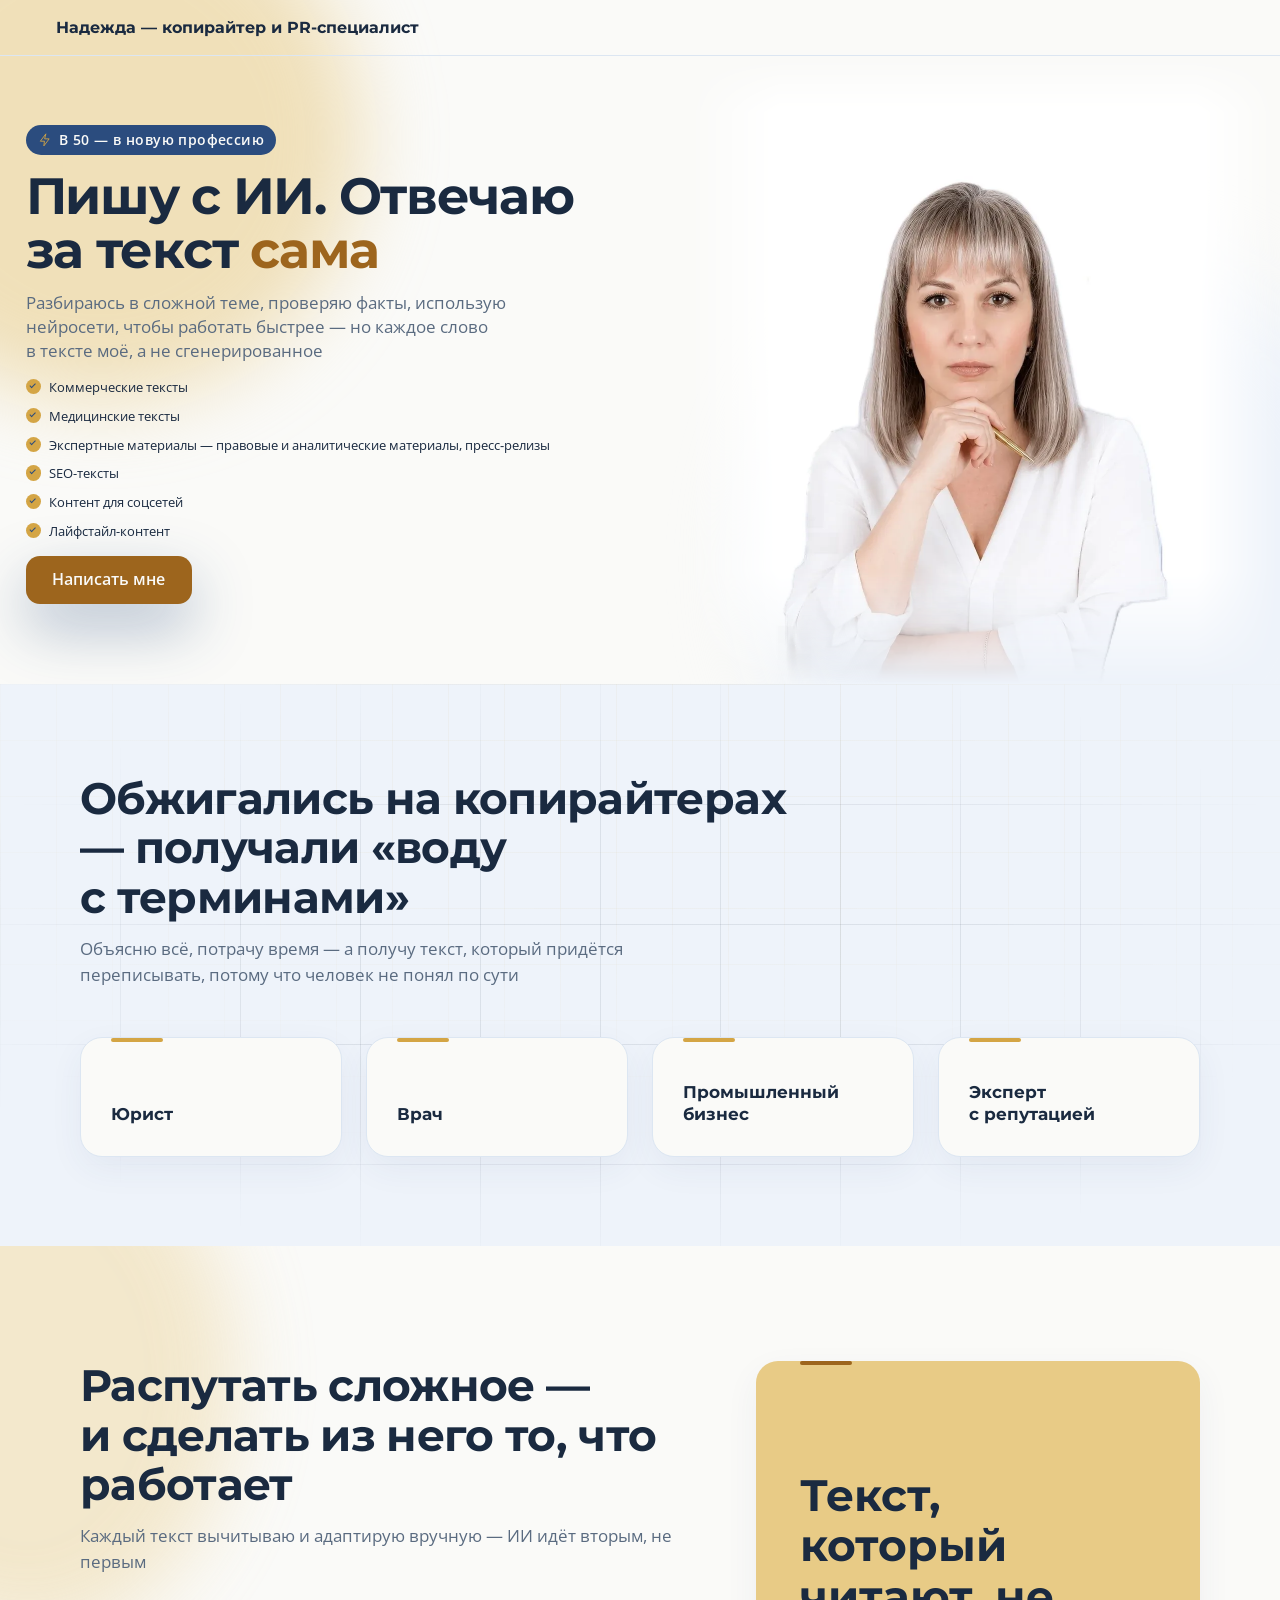
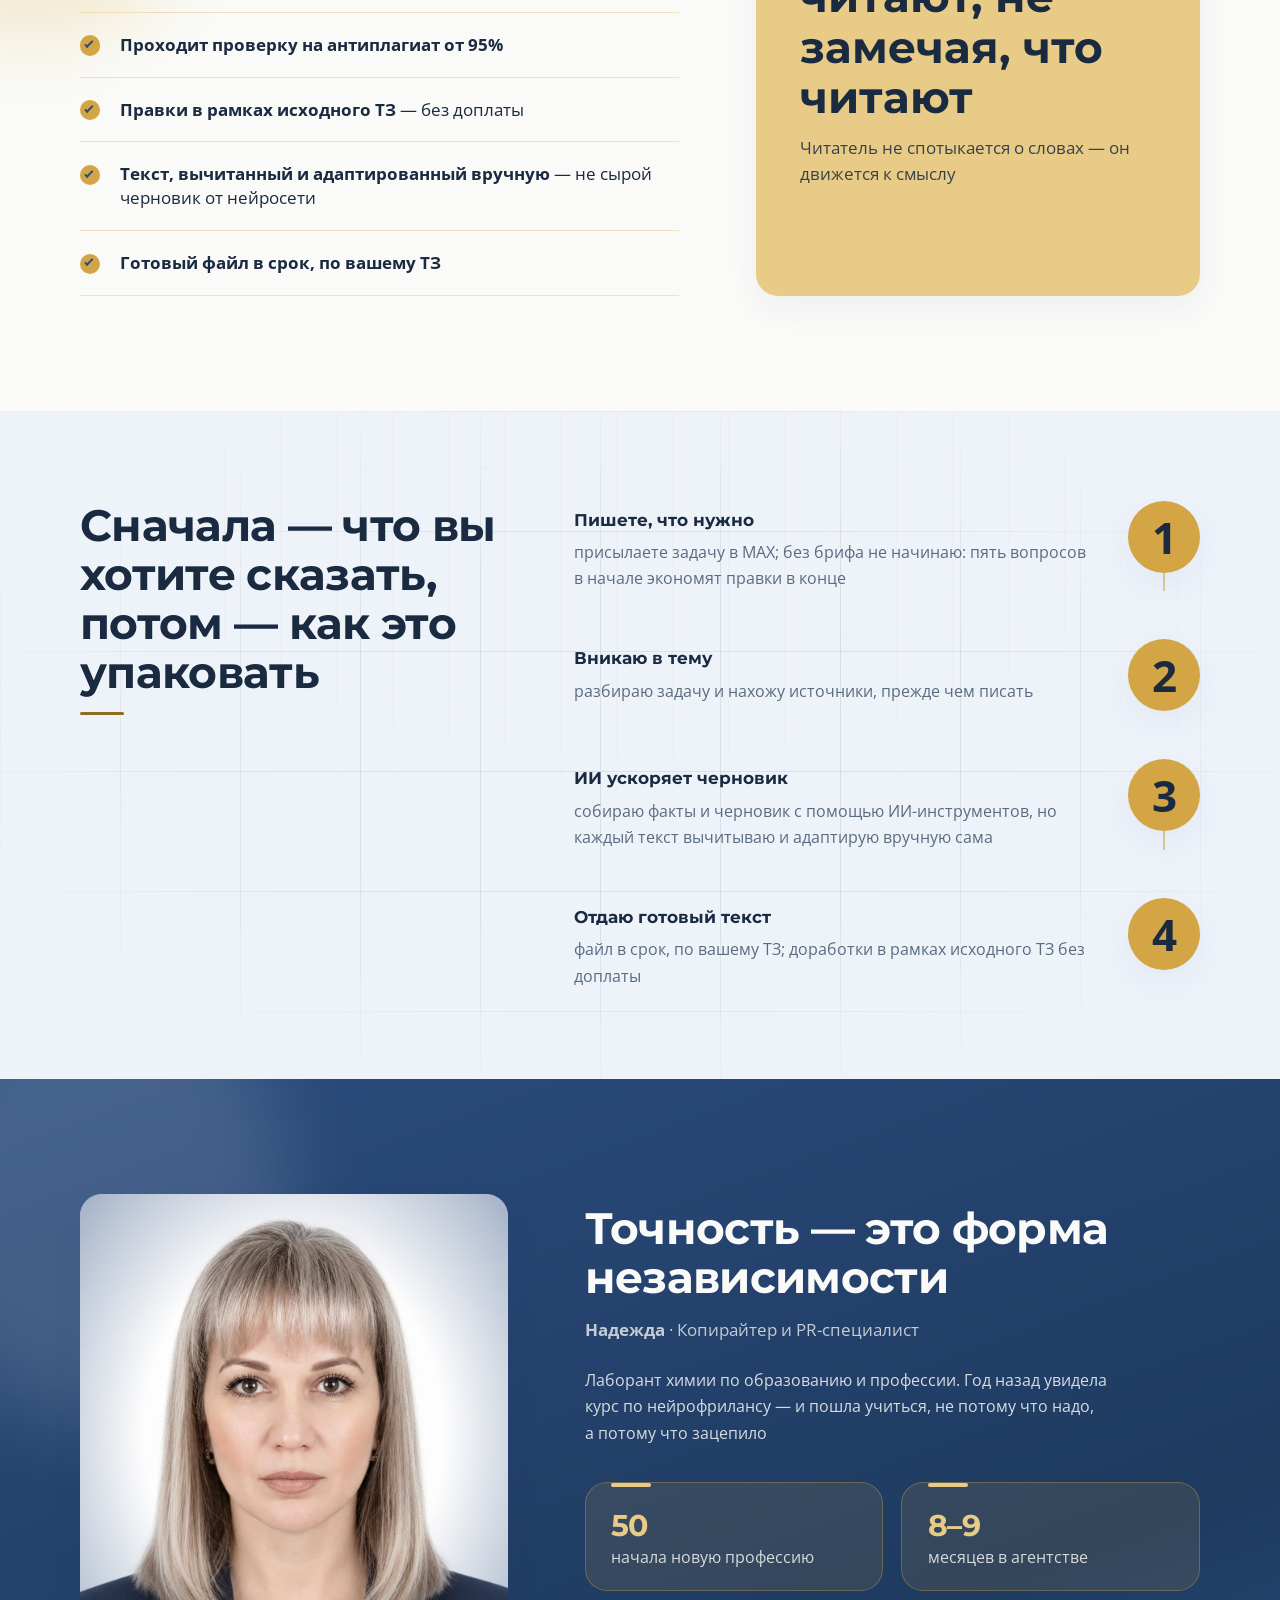
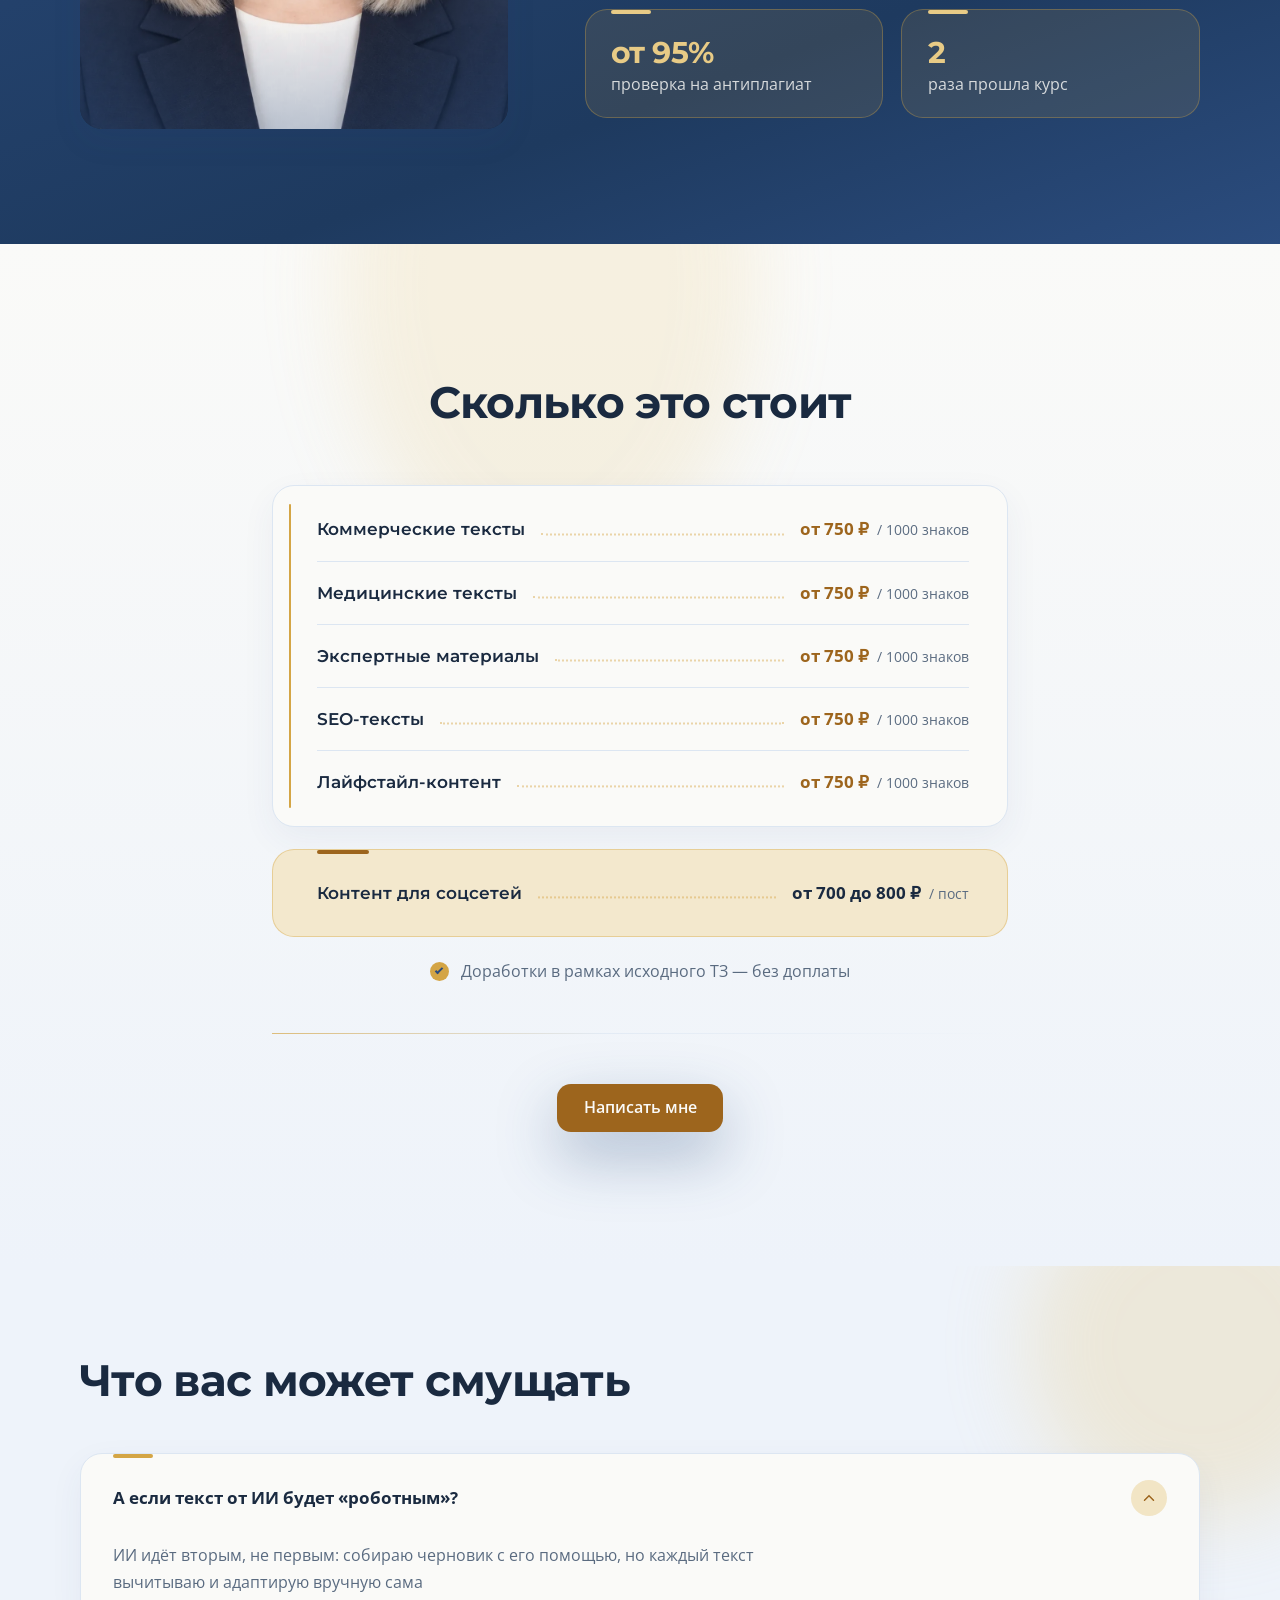
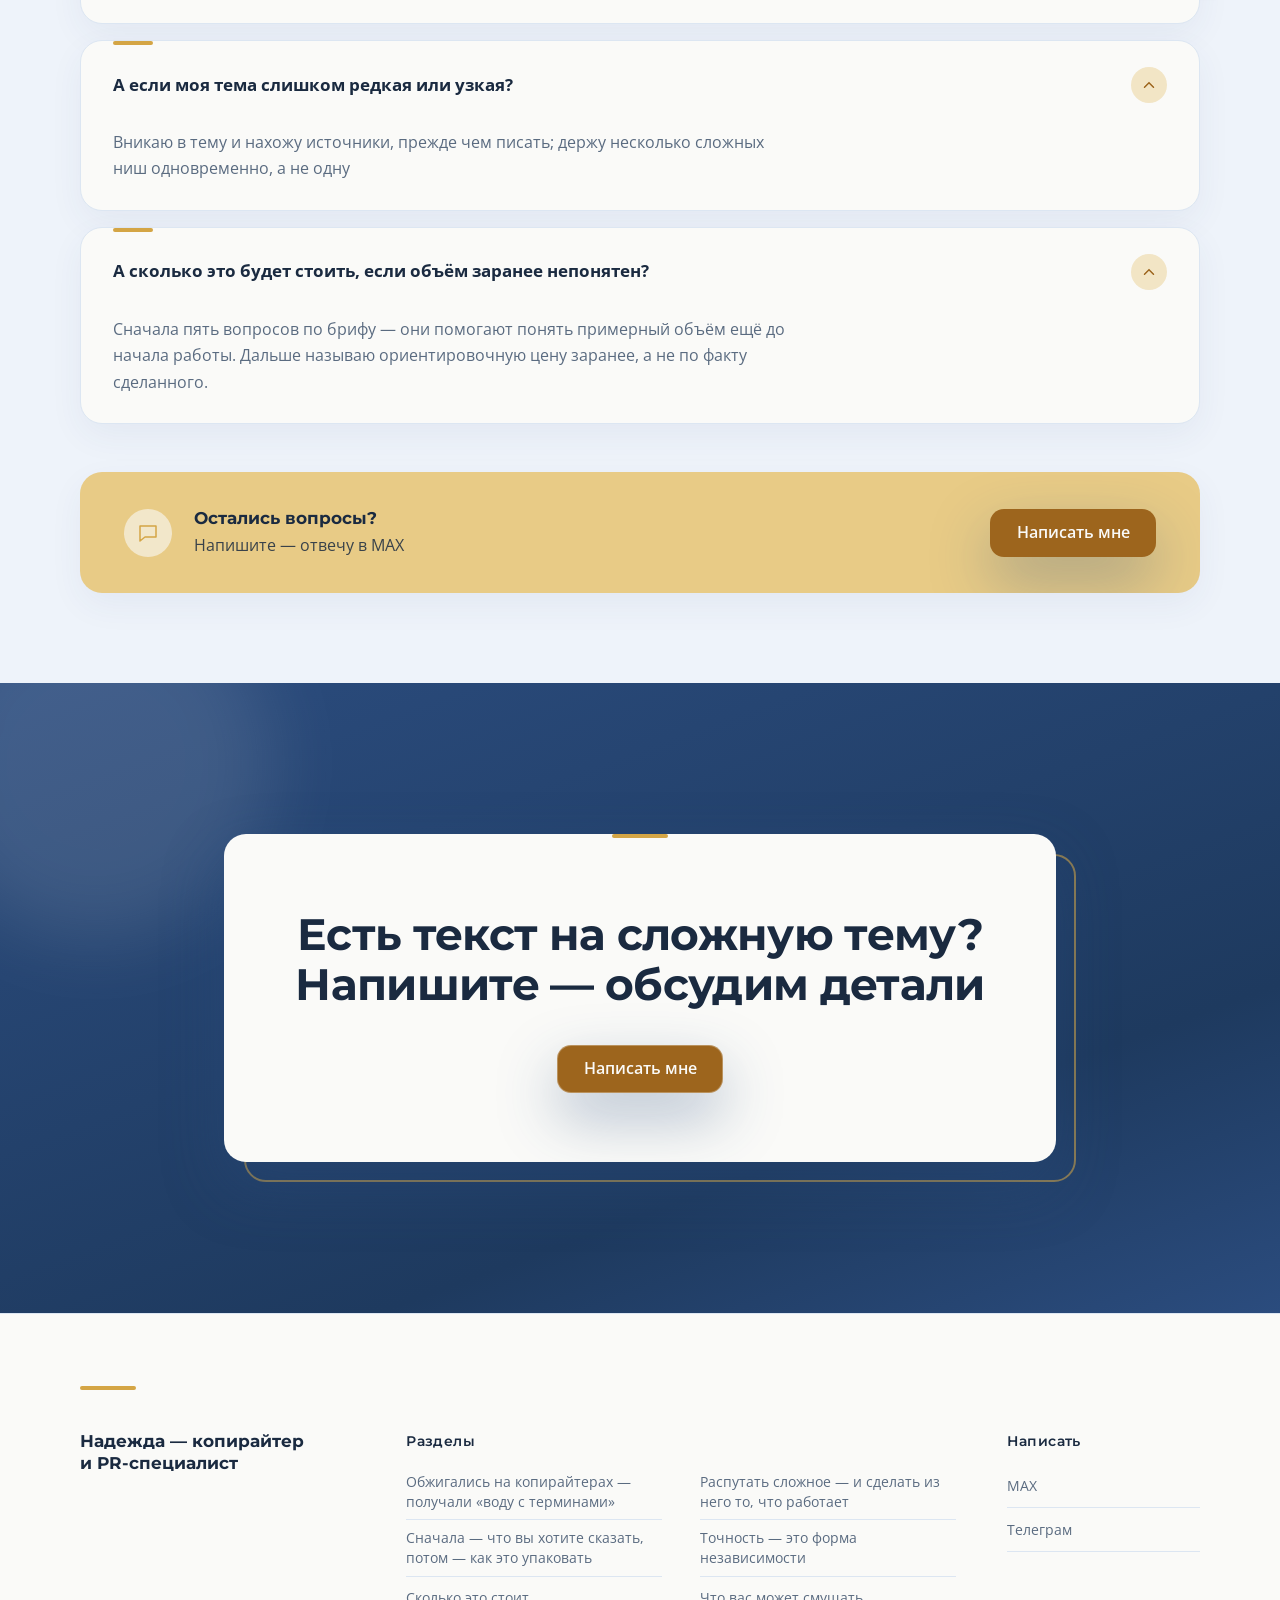
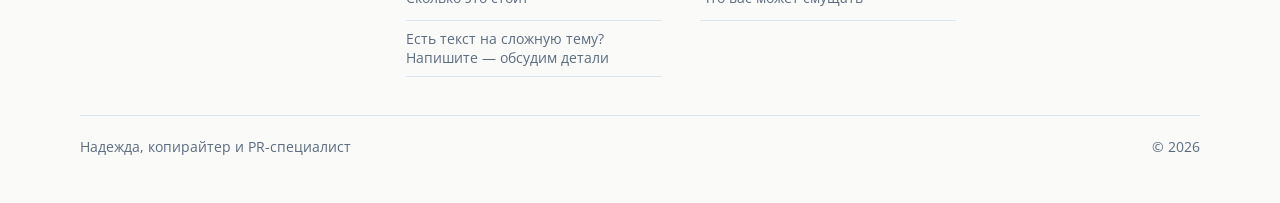
==== commit e4ae93cb: "Обновление 25.09 22:17 МСК" ====
--- a/index.html
+++ b/index.html
@@ -318,6 +318,38 @@
   </div>
 </div>
 </section>
+<section class="блок блок--подвал блок--тихо светлый" id="экран-09" data-тип="подвал" data-вёрстка="своя">
+<div class="блок__внутри">
+  <div class="подвал__сетка">
+    <div>
+      <a class="подвал__лого" href="#">Надежда — копирайтер и PR-специалист</a>
+    </div>
+    <div>
+      <h4>Разделы</h4>
+      <div class="подвал__ссылки подвал__разделы">
+        <a href="#экран-02">Обжигались на копирайтерах — получали «воду с терминами»</a>
+        <a href="#экран-03">Распутать сложное — и сделать из него то, что работает</a>
+        <a href="#экран-04">Сначала — что вы хотите сказать, потом — как это упаковать</a>
+        <a href="#экран-05">Точность — это форма независимости</a>
+        <a href="#экран-06">Сколько это стоит</a>
+        <a href="#экран-07">Что вас может смущать</a>
+        <a href="#экран-08">Есть текст на сложную тему? Напишите — обсудим детали</a>
+      </div>
+    </div>
+    <div>
+      <h4>Написать</h4>
+      <div class="подвал__ссылки подвал__связь">
+        <a href="https://max.ru/u/f9LHodD0cOISEU3MIN6RrWBxFZRqZiS2lDwclozQ8DyNKN_k3zjSSCEsR2Y" target="_blank" rel="noopener">MAX</a>
+        <a href="https://t.me/nadine_sky" target="_blank" rel="noopener">Телеграм</a>
+      </div>
+    </div>
+  </div>
+  <div class="подвал__низ">
+    <span>Надежда, копирайтер и PR-специалист</span>
+    <span>© 2026</span>
+  </div>
+</div>
+</section>
 <div class="липкая-кнопка"><a class="кнопка кнопка--главная" href="https://max.ru/u/f9LHodD0cOISEU3MIN6RrWBxFZRqZiS2lDwclozQ8DyNKN_k3zjSSCEsR2Y">Написать мне</a></div>
 <script>
 (function () {
--- a/style.css
+++ b/style.css
@@ -1969,3 +1969,46 @@
     #экран-08 .финал__плита h2 { margin-bottom: 22px; }
     #экран-08 .финал__кнопка .кнопка { width: 100%; justify-content: center; }
   }
+
+/* экран 09 */
+#экран-09 { padding-block: clamp(40px, 6vw, 72px) clamp(28px, 4vw, 44px); font-size: var(--кегль-мелкий); }
+  #экран-09 .блок__внутри { position: relative; border-top: 0; padding-top: clamp(28px, 3.6vw, 44px); }
+  #экран-09 .блок__внутри::before { content: ""; position: absolute; top: 0; left: 0; width: 3.5rem; height: 4px; border-radius: var(--радиус-малый); }
+  #экран-09 .подвал__сетка { display: grid; grid-template-columns: 1fr 2fr .7fr; gap: clamp(28px, 4vw, 56px); align-items: start; }
+  #экран-09 .подвал__лого { display: block; margin: 0; max-width: 15em; font-weight: 700; font-size: var(--кегль-лид); line-height: 1.3; text-wrap: balance; }
+  #экран-09 h4 { margin: 0 0 clamp(8px, 1vw, 12px); font-weight: 600; font-size: var(--кегль-мелкий); letter-spacing: var(--разрядка-кикера); }
+  #экран-09 .подвал__ссылки { display: grid; gap: 0; }
+  #экран-09 .подвал__разделы { grid-template-columns: repeat(2, minmax(0, 1fr)); column-gap: clamp(20px, 3vw, 44px); }
+  #экран-09 .подвал__разделы a, #экран-09 .подвал__связь a { border-bottom: 1px solid transparent; }
+  #экран-09 .подвал__ссылки a { display: flex; align-items: center; min-height: 2.75rem; padding-block: .5rem; line-height: 1.4; font-size: var(--кегль-мелкий);
+      text-decoration: none; text-underline-offset: .2em; text-decoration-thickness: 1px; }
+  #экран-09 .подвал__ссылки a:hover { text-decoration: underline; }  #экран-09 .подвал__ссылки a:focus-visible, #экран-09 .подвал__лого:focus-visible { outline: 2px solid currentColor; outline-offset: 3px; border-radius: var(--радиус-малый); }
+  #экран-09 .подвал__низ { display: flex; flex-wrap: wrap; justify-content: space-between; gap: .5rem 1.5rem;
+      margin-top: clamp(24px, 3vw, 40px); padding-top: clamp(14px, 1.6vw, 20px); font-size: var(--кегль-мелкий); }
+
+  #экран-09.светлый .блок__внутри::before { background: var(--цвет-тёплый); }
+  #экран-09.светлый .подвал__лого, #экран-09.светлый h4 { color: var(--цвет-текст); }
+  #экран-09.светлый .подвал__ссылки a { color: var(--цвет-текст-мягкий); }
+  #экран-09.светлый .подвал__разделы a, #экран-09.светлый .подвал__связь a { border-bottom-color: var(--цвет-линия); }
+  #экран-09.светлый .подвал__ссылки a:hover { color: var(--цвет-текст); }
+  #экран-09.светлый .подвал__низ { color: var(--цвет-текст-мягкий); border-top: 1px solid var(--цвет-линия); }
+
+  #экран-09.тёмный .блок__внутри::before { background: var(--цвет-тёплый); }
+  #экран-09.тёмный .подвал__лого, #экран-09.тёмный h4 { color: var(--цвет-тёмный-текст); }
+  #экран-09.тёмный .подвал__ссылки a { color: var(--цвет-тёмный-текст); }
+  #экран-09.тёмный .подвал__разделы a, #экран-09.тёмный .подвал__связь a { border-bottom-color: color-mix(in srgb, var(--цвет-тёмный-текст) 22%, transparent); }
+  #экран-09.тёмный .подвал__ссылки a:hover { color: var(--цвет-тёплый-мягкий); }
+  #экран-09.тёмный .подвал__низ { color: var(--цвет-тёмный-текст); border-top: 1px solid color-mix(in srgb, var(--цвет-тёмный-текст) 22%, transparent); }
+
+  @media (max-width: 899px) {
+    #экран-09 .подвал__сетка { grid-template-columns: 1fr; gap: 24px; }
+    #экран-09 .подвал__лого { max-width: none; }
+    #экран-09 .подвал__разделы { grid-template-columns: 1fr; }
+    #экран-09 .подвал__ссылки a { font-size: var(--кегль-текст); }
+
+    #экран-09 .подвал__связь a:last-child { border-bottom-color: transparent; }
+  }
+  @media (max-width: 600px) {
+    #экран-09 { padding-bottom: calc(28px + env(safe-area-inset-bottom)); }
+    #экран-09 .подвал__низ { flex-direction: column; }
+  }
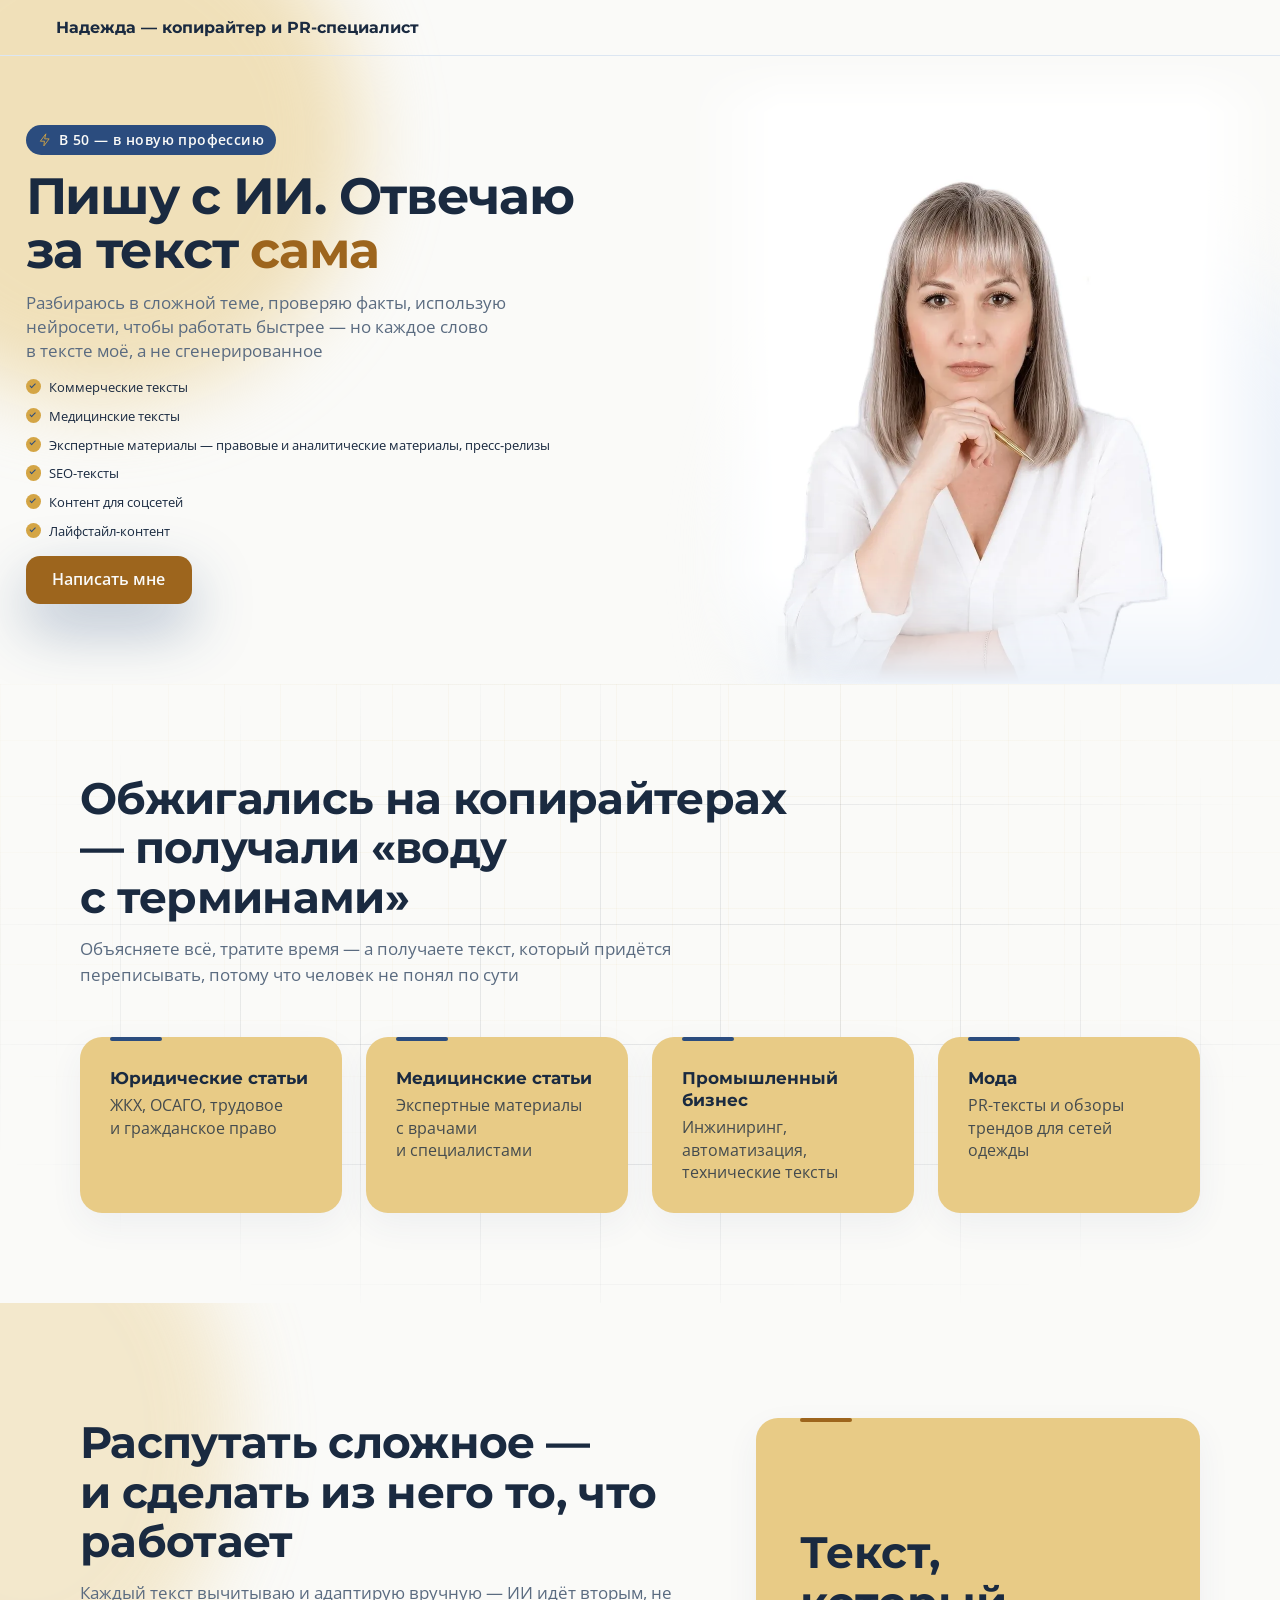
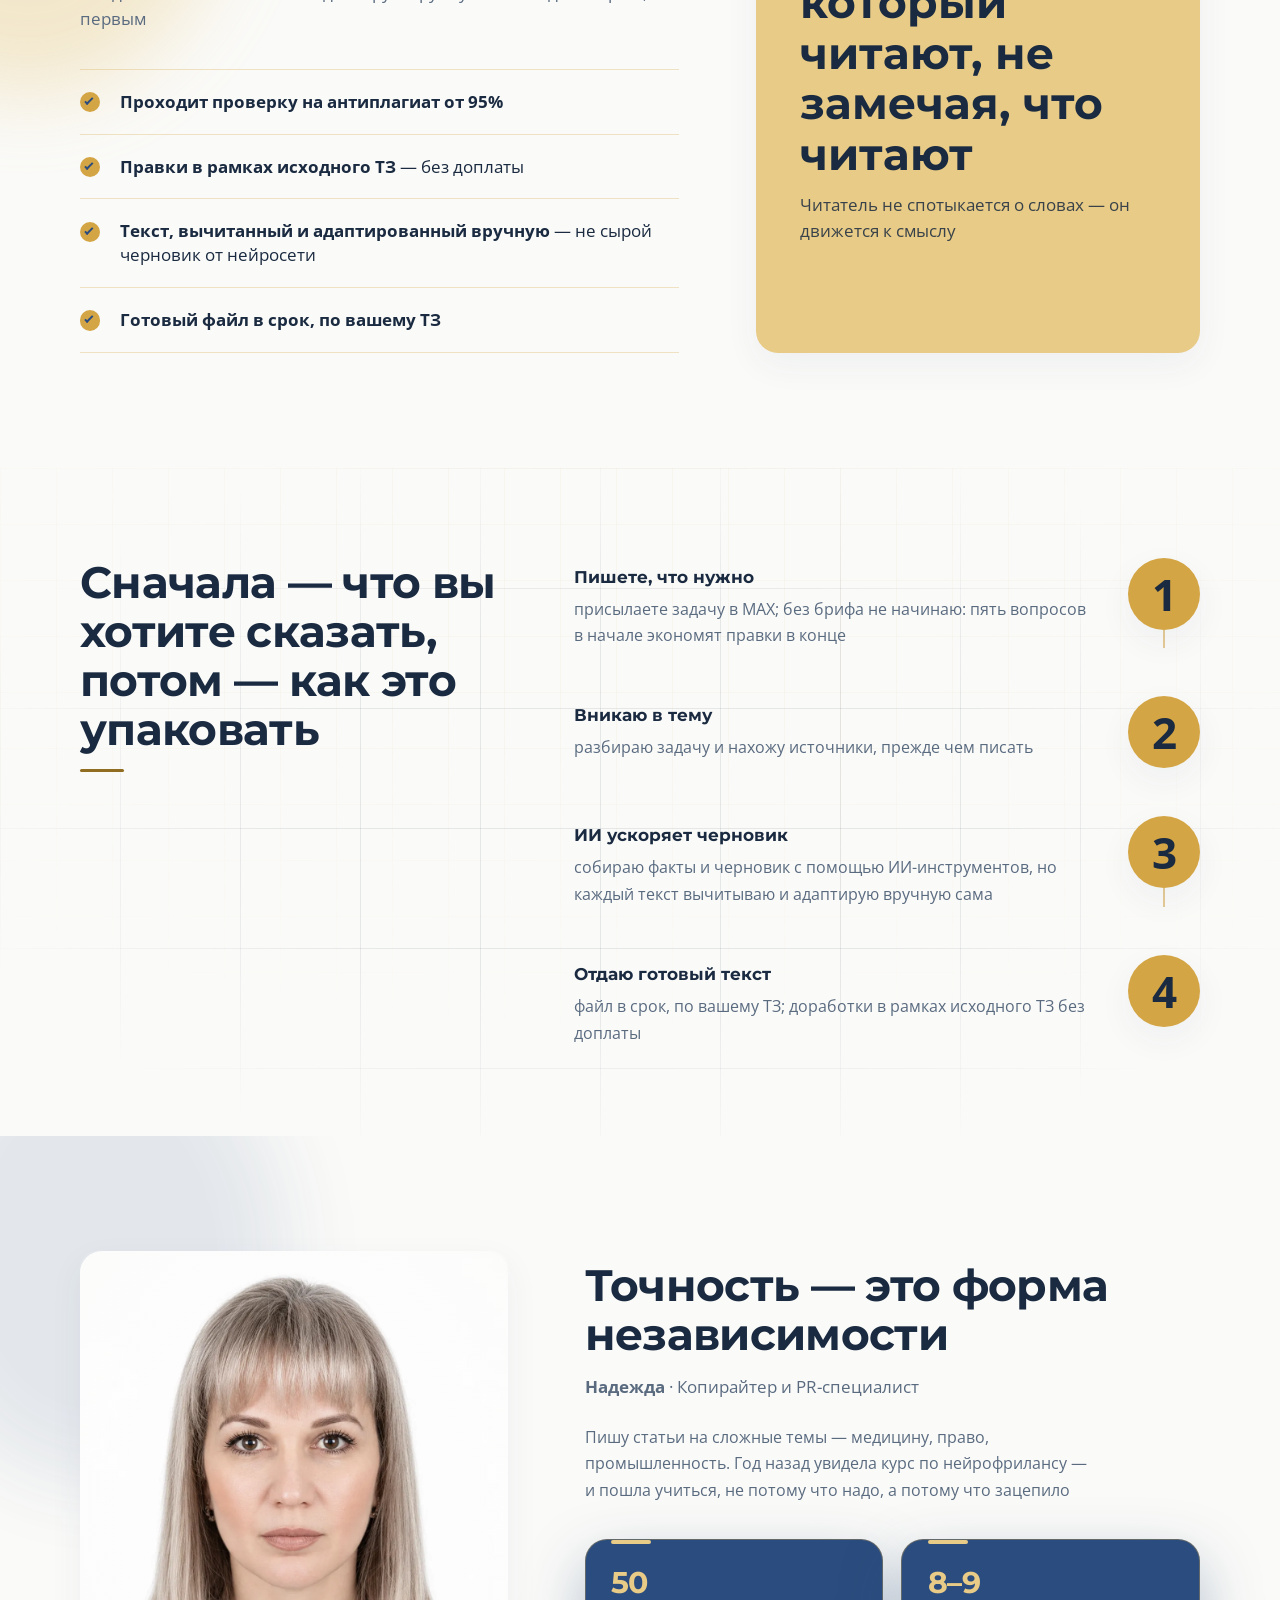
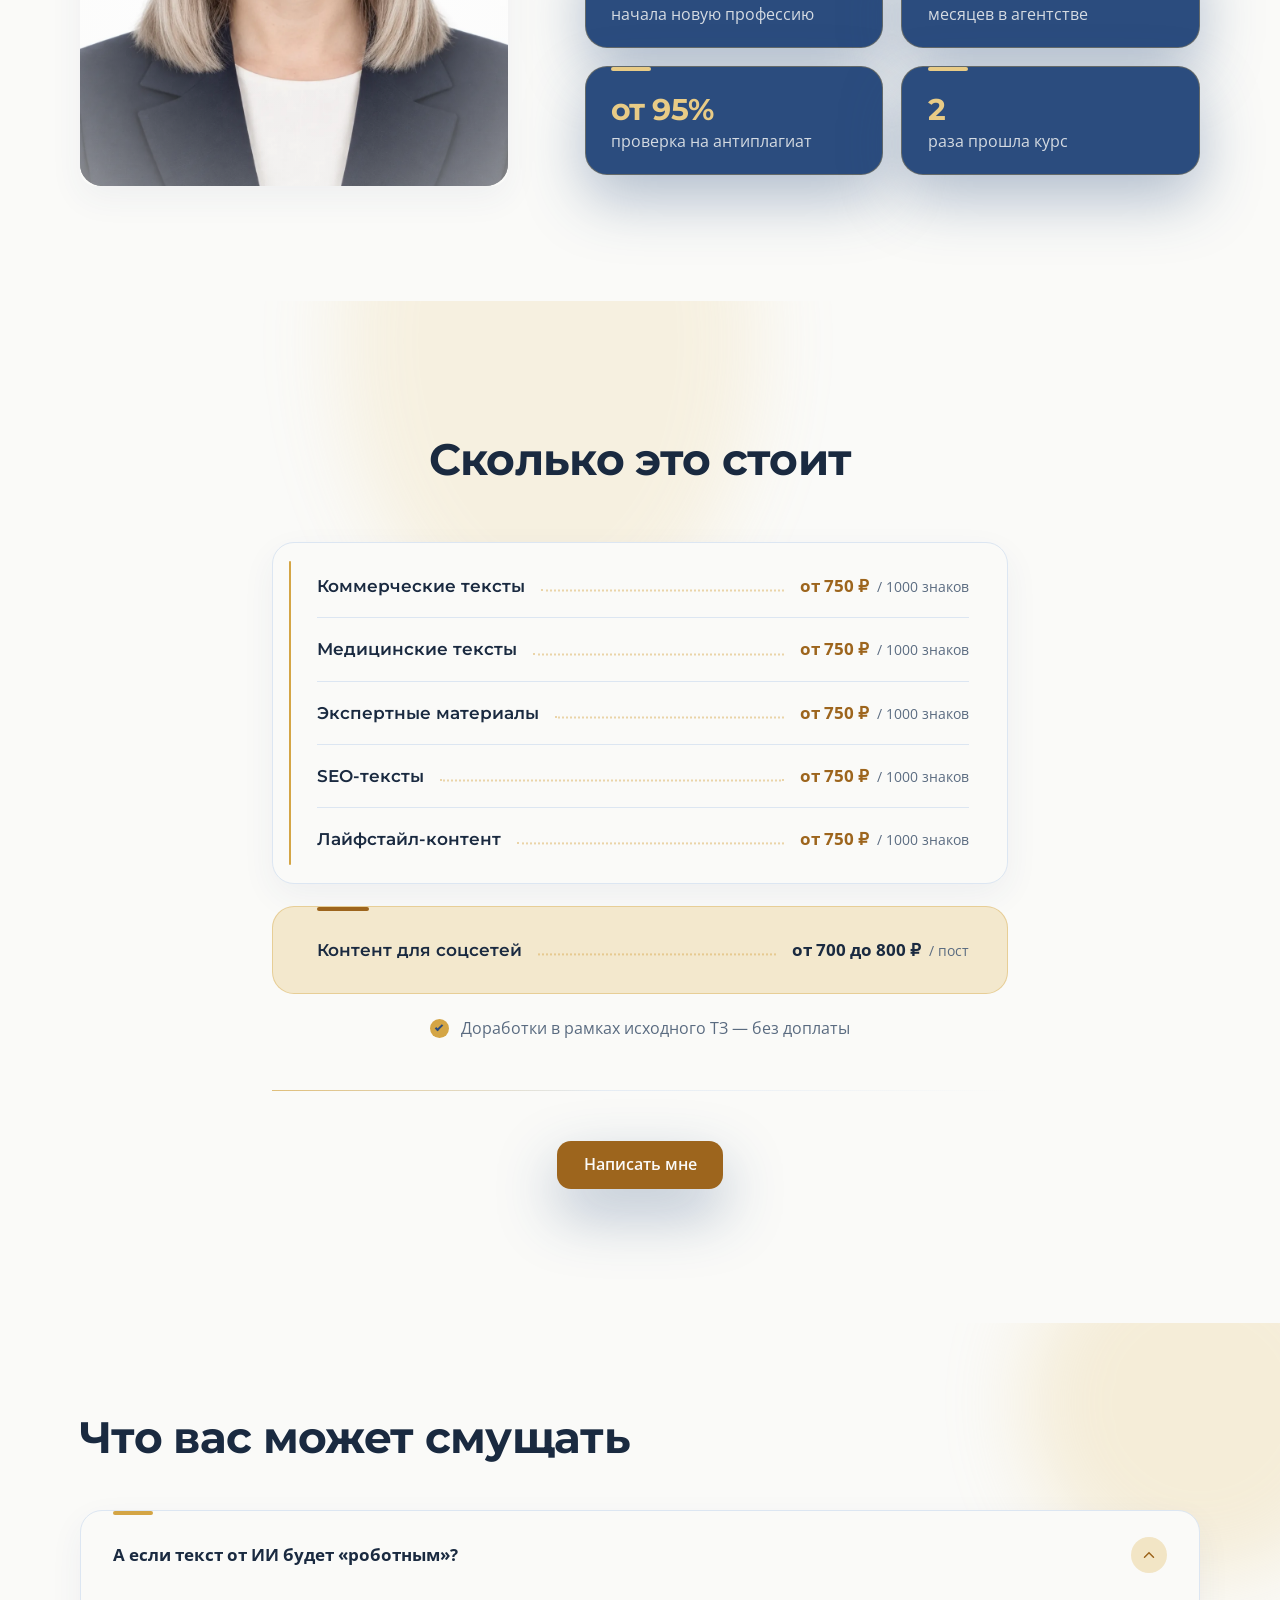
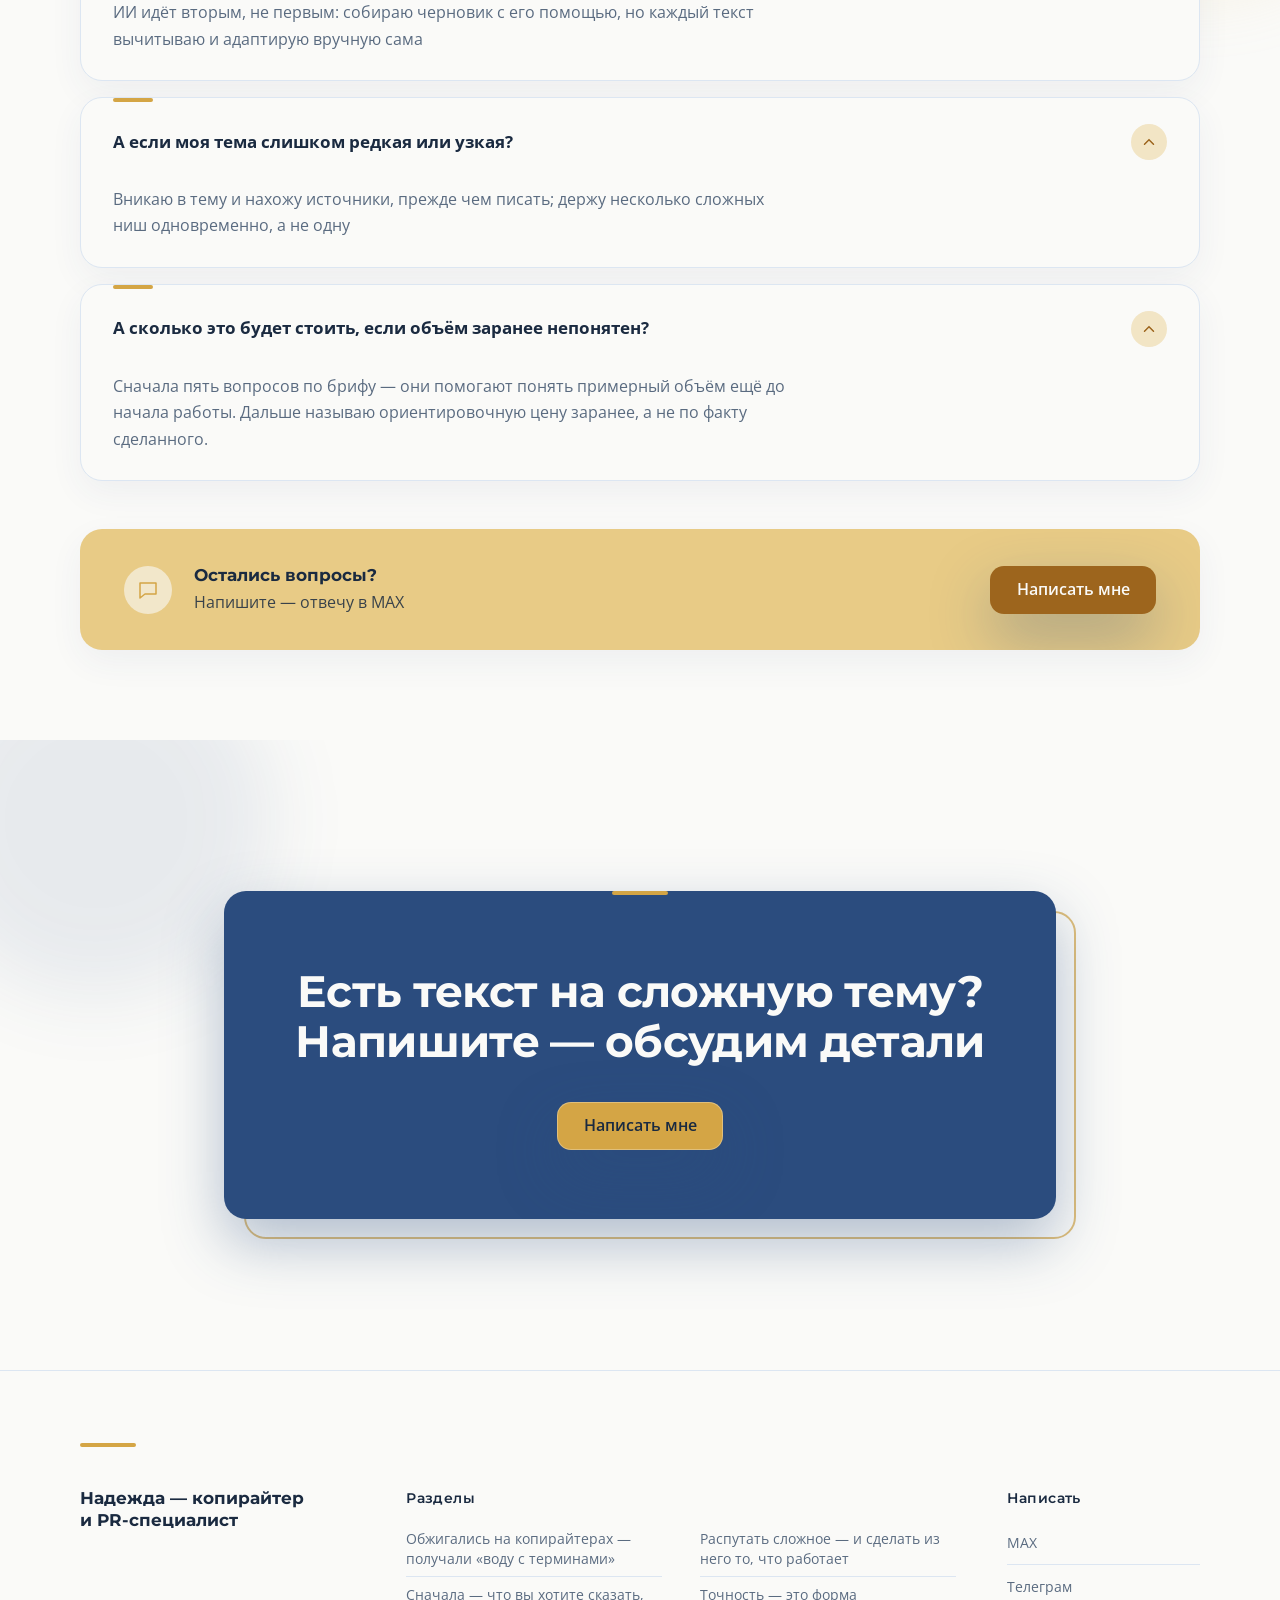
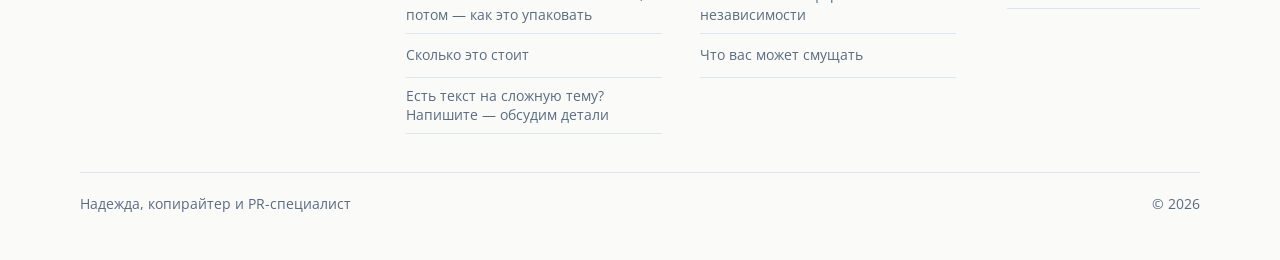
==== commit 35741e5d: "Обновление 26.09 17:53 МСК" ====
--- a/index.html
+++ b/index.html
@@ -3,11 +3,12 @@
 <head>
 <meta charset="utf-8">
 <meta name="viewport" content="width=device-width, initial-scale=1">
-<title>Надежда — копирайтер для сложных тем</title>
-<meta name="description" content="Копирайтер для сложных ниш — медицина, право, экспертные и PR-материалы. Разбираюсь в теме и проверяю факты, использую ИИ для скорости — но пишу и отвечаю за текст сама.">
+<title>Статьи и тексты на сложные темы — Надежда, копирайтер</title>
+<meta name="description" content="Пишу статьи и тексты на сложные темы: медицина, право, промышленность, мода и PR. Проверяю факты, ИИ использую для скорости — за текст отвечаю сама.">
 <meta name="robots" content="noindex, nofollow">
-<meta property="og:title" content="Надежда — копирайтер для сложных тем">
-<meta property="og:description" content="Копирайтер для сложных ниш — медицина, право, экспертные и PR-материалы. Разбираюсь в теме и проверяю факты, использую ИИ для скорости — но пишу и отвечаю за текст сама.">
+<meta property="og:title" content="Статьи и тексты на сложные темы — Надежда, копирайтер">
+<meta property="og:description" content="Пишу статьи и тексты на сложные темы: медицина, право, промышленность, мода и PR. Проверяю факты, ИИ использую для скорости — за текст отвечаю сама.">
+<meta property="og:image" content="https://konfetka7305-hub.github.io/nadezhda-copywriter/img/card.jpg">
 <meta property="og:type" content="website">
 <link rel="preconnect" href="https://fonts.googleapis.com">
 <link rel="preconnect" href="https://fonts.gstatic.com" crossorigin>
@@ -123,13 +124,13 @@
 <div class="блок__внутри">
   <div class="секция__шапка">
     <h2>Обжигались на копирайтерах — получали «воду с терминами»</h2>
-    <p class="лид секция__лид">Объясню всё, потрачу время — а получу текст, который придётся переписывать, потому что человек не понял по сути</p>
+    <p class="лид секция__лид">Объясняете всё, тратите время — а получаете текст, который придётся переписывать, потому что человек не понял по сути</p>
   </div>
   <div class="листки секция__тело">
-    <div class="листок"><h3>Юрист</h3></div>
-    <div class="листок"><h3>Врач</h3></div>
-    <div class="листок"><h3>Промышленный бизнес</h3></div>
-    <div class="листок"><h3>Эксперт с репутацией</h3></div>
+    <div class="листок"><h3>Юридические статьи</h3><p>ЖКХ, ОСАГО, трудовое и гражданское право</p></div>
+    <div class="листок"><h3>Медицинские статьи</h3><p>Экспертные материалы с врачами и специалистами</p></div>
+    <div class="листок"><h3>Промышленный бизнес</h3><p>Инжиниринг, автоматизация, технические тексты</p></div>
+    <div class="листок"><h3>Мода</h3><p>PR-тексты и обзоры трендов для сетей одежды</p></div>
   </div>
 </div>
 </section>
@@ -202,14 +203,14 @@
 <div class="блок__внутри">
   <div class="автор">
     <figure class="портрет фото">
-      <div class="портрет__кадр"><picture><source media="(max-width: 899px)" srcset="img/nadezhda-o-sebe-telefon.webp"><img src="img/nadezhda-o-sebe.webp" alt="Надежда — копирайтер и PR-специалист" data-лицо="50,34" loading="lazy" width="1060" height="1325"></picture></div>
+      <div class="портрет__кадр"><picture><source media="(max-width: 899px)" srcset="img/nadezhda-o-sebe-telefon.webp"><img src="img/nadezhda-o-sebe.webp" alt="Надежда — копирайтер и PR-специалист" data-лицо="50,34" loading="lazy" decoding="async" fetchpriority="low" width="1060" height="1325"></picture></div>
     </figure>
     <div class="рассказ">
       <div class="секция__шапка">
         <h2>Точность — это форма независимости</h2>
         <p class="лид секция__лид"><b>Надежда</b> · Копирайтер и PR-специалист</p>
       </div>
-      <p>Лаборант химии по образованию и профессии. Год назад увидела курс по нейрофрилансу — и пошла учиться, не потому что надо, а потому что зацепило</p>
+      <p>Пишу статьи на сложные темы — медицину, право, промышленность. Год назад увидела курс по нейрофрилансу — и пошла учиться, не потому что надо, а потому что зацепило</p>
       <ul class="плитки">
         <li class="плитка"><b class="цифра__значение">50</b><span>начала новую профессию</span></li>
         <li class="плитка"><b class="цифра__значение">8–9</b><span>месяцев в агентстве</span></li>
--- a/style.css
+++ b/style.css
@@ -1157,6 +1157,13 @@
   top: calc(var(--лицо-в-кадре, .28) * 112% + 8em); font-size: 1em; }
 @media (min-width: 900px) { .первый-экран--разворот .чип--автор { display: none; } }
 
+@media (max-width: 374px) { .шапка__лого { white-space: normal; line-height: 1.2; text-wrap: balance; } }
+
+@media (min-width: 601px) and (max-width: 899px) {
+  .первый-экран--разворот .первый-экран__картинка { aspect-ratio: auto; height: min(56vh, 36rem); }
+  .первый-экран--разворот .первый-экран__картинка.картинка--край img { object-position: 50% 30%; }
+}
+
 .первый-экран--сцена, .первый-экран--живая-сцена, .первый-экран--живая-обложка { min-height: 100svh; display: flex; align-items: flex-end; padding-top: calc(var(--отступ-секции) * 2.2); }
 .картинка--сцена, .картинка--видео, .картинка--видео-с-голосом { position: absolute; inset: 0; margin: 0; overflow: hidden; }
 .картинка--сцена img, .картинка--видео video, .картинка--видео img, .картинка--видео-с-голосом video, .картинка--видео-с-голосом img { object-position: 50% 15%; }
@@ -1671,23 +1678,22 @@
 /* экран 02 */
 #экран-02 .листки { position: relative; z-index: 2; display: grid; grid-template-columns: repeat(4, 1fr);
       gap: clamp(14px, 2vw, 24px); }
-  #экран-02 .листок { position: relative; display: flex; align-items: flex-end;
-      min-height: 7.5rem; padding: clamp(20px, 2.4vw, 30px); border-radius: var(--радиус-плитки); overflow: hidden; }
+  #экран-02 .листок { position: relative; display: flex; flex-direction: column; justify-content: flex-start;
+      min-height: 9.5rem; padding: clamp(20px, 2.4vw, 30px); border-radius: var(--радиус-плитки); overflow: hidden; }
   #экран-02 .листок::before { content: ""; position: absolute; top: 0; left: clamp(20px, 2.4vw, 30px);
       width: 3.25rem; height: 4px; border-radius: var(--радиус-малый); }
-  #экран-02 .листок h3 { position: relative; z-index: 1; margin: 0; font-size: var(--кегль-лид); line-height: 1.3; font-weight: 700; }
-
-  #экран-02.светлый .листок { background: var(--цвет-фон-карточки); border: 1px solid var(--цвет-линия);
+  #экран-02 .листок h3 { position: relative; z-index: 1; margin: 0 0 .35rem; font-size: var(--кегль-лид); line-height: 1.3; font-weight: 700; }
+  #экран-02 .листок p { position: relative; z-index: 1; margin: 0; font-size: var(--кегль-текст); line-height: 1.4; }
+
+  #экран-02.светлый, #экран-02.тёмный { background: var(--цвет-фон); color: var(--цвет-текст); }
+  #экран-02.светлый .листок, #экран-02.тёмный .листок { background: var(--цвет-тёплый-мягкий); border: none;
       box-shadow: var(--тень); color: var(--цвет-текст); }
-  #экран-02.светлый .листок::before { background: var(--цвет-тёплый); }
-
-  #экран-02.тёмный .листок { background: color-mix(in srgb, var(--цвет-тёмный-фон) 55%, transparent);
-      border: 1px solid color-mix(in srgb, var(--цвет-тёплый) 26%, transparent); color: var(--цвет-тёмный-текст); }
-  #экран-02.тёмный .листок::before { background: var(--цвет-тёплый-мягкий); }
+  #экран-02.светлый .листок::before, #экран-02.тёмный .листок::before { background: var(--цвет-тёмный-фон); }
+  #экран-02.светлый .листок p, #экран-02.тёмный .листок p { color: color-mix(in srgb, var(--цвет-текст) 80%, transparent); }
 
   @media (max-width: 899px) {
     #экран-02 .листки { grid-template-columns: 1fr; }
-    #экран-02 .листок { min-height: 2.75rem; padding-block: 10px; }
+    #экран-02 .листок { min-height: 4.5rem; padding-block: 16px; }
   }
 
 /* экран 03 */
@@ -1709,19 +1715,12 @@
   #экран-03 .итог h3 { margin: 0; font-size: var(--кегль-h2); line-height: 1.15; font-weight: 700; }
   #экран-03 .итог p { margin: 0; font-size: var(--кегль-лид); line-height: 1.55; }
 
-  #экран-03.светлый { background: var(--цвет-фон); }
-  #экран-03.светлый .линейка { border-top-color: color-mix(in srgb, var(--цвет-акцент) 30%, transparent); }
-  #экран-03.светлый .линейка li { color: var(--цвет-текст); border-bottom-color: color-mix(in srgb, var(--цвет-акцент) 30%, transparent); }
-  #экран-03.светлый .итог { background: var(--цвет-тёплый-мягкий); color: var(--цвет-на-акценте); box-shadow: var(--тень); }
-  #экран-03.светлый .итог::before { background: var(--цвет-акцент-глубже); }
-  #экран-03.светлый .итог p { color: color-mix(in srgb, var(--цвет-на-акценте) 85%, transparent); }
-
-  #экран-03.тёмный .линейка { border-top-color: color-mix(in srgb, var(--цвет-тёплый) 28%, transparent); }
-  #экран-03.тёмный .линейка li { color: var(--цвет-тёмный-текст); border-bottom-color: color-mix(in srgb, var(--цвет-тёплый) 28%, transparent); }
-  #экран-03.тёмный .итог { background: color-mix(in srgb, var(--цвет-тёплый) 14%, transparent);
-      border: 1px solid color-mix(in srgb, var(--цвет-тёплый) 38%, transparent); color: var(--цвет-тёмный-текст); }
-  #экран-03.тёмный .итог::before { background: var(--цвет-тёплый-мягкий); }
-  #экран-03.тёмный .итог p { color: color-mix(in srgb, var(--цвет-тёмный-текст) 82%, transparent); }
+  #экран-03.светлый, #экран-03.тёмный { background: var(--цвет-фон); color: var(--цвет-текст); }
+  #экран-03.светлый .линейка, #экран-03.тёмный .линейка { border-top-color: color-mix(in srgb, var(--цвет-акцент) 30%, transparent); }
+  #экран-03.светлый .линейка li, #экран-03.тёмный .линейка li { color: var(--цвет-текст); border-bottom-color: color-mix(in srgb, var(--цвет-акцент) 30%, transparent); }
+  #экран-03.светлый .итог, #экран-03.тёмный .итог { background: var(--цвет-тёплый-мягкий); color: var(--цвет-на-акценте); box-shadow: var(--тень); }
+  #экран-03.светлый .итог::before, #экран-03.тёмный .итог::before { background: var(--цвет-акцент-глубже); }
+  #экран-03.светлый .итог p, #экран-03.тёмный .итог p { color: color-mix(in srgb, var(--цвет-на-акценте) 85%, transparent); }
 
   @media (max-width: 899px) {
     #экран-03 .получите { grid-template-columns: 1fr; gap: 28px; }
@@ -1746,15 +1745,12 @@
   #экран-04 .ход:not(:last-child) .ход__номер::after { content: ""; position: absolute; left: 50%; top: 4.5rem; bottom: 0;
       width: var(--нить); transform: translateX(-50%); }
 
-  #экран-04.светлый .ход__текст h3 { color: var(--цвет-текст); }
-  #экран-04.светлый .ход__текст p { color: var(--цвет-текст-мягкий); }
-  #экран-04.светлый .ход__круг { background: var(--цвет-тёплый); color: var(--цвет-на-акценте); box-shadow: var(--тень); }
-  #экран-04.светлый .ход:not(:last-child) .ход__номер::after { background: color-mix(in srgb, var(--цвет-тёплый) 55%, transparent); }
-
-  #экран-04.тёмный .ход__текст h3 { color: var(--цвет-тёмный-текст); }
-  #экран-04.тёмный .ход__текст p { color: color-mix(in srgb, var(--цвет-тёмный-текст) 80%, transparent); }
-  #экран-04.тёмный .ход__круг { background: var(--цвет-тёплый); color: var(--цвет-на-акценте); }
-  #экран-04.тёмный .ход:not(:last-child) .ход__номер::after { background: color-mix(in srgb, var(--цвет-тёплый-мягкий) 45%, transparent); }
+  #экран-04.светлый, #экран-04.тёмный { background: var(--цвет-фон); color: var(--цвет-текст); }
+  #экран-04.светлый .ход__текст h3, #экран-04.тёмный .ход__текст h3 { color: var(--цвет-текст); }
+  #экран-04.светлый .ход__текст p, #экран-04.тёмный .ход__текст p { color: var(--цвет-текст-мягкий); }
+  #экран-04.светлый .ход__круг, #экран-04.тёмный .ход__круг { background: var(--цвет-тёплый); color: var(--цвет-на-акценте); box-shadow: var(--тень); }
+  #экран-04.светлый .ход:not(:last-child) .ход__номер::after,
+  #экран-04.тёмный .ход:not(:last-child) .ход__номер::after { background: color-mix(in srgb, var(--цвет-тёплый) 55%, transparent); }
 
   @media (max-width: 899px) {
     #экран-04 .дорога { grid-template-columns: 1fr; gap: 32px; }
@@ -1786,23 +1782,19 @@
   #экран-05 .плитка b { display: block; font-size: var(--кегль-цифра); line-height: 1; font-weight: 700; }
   #экран-05 .плитка span { display: block; font-size: var(--кегль-текст); line-height: 1.35; }
 
-  #экран-05.светлый .портрет::before { border-color: color-mix(in srgb, var(--цвет-тёплый) 70%, transparent); }
-  #экран-05.светлый .портрет__кадр::after { background: radial-gradient(100% 100% at 50% 45%, transparent 35%, color-mix(in srgb, var(--цвет-фон-карточки) 85%, transparent) 100%); }
-  #экран-05.светлый .рассказ > p { color: var(--цвет-текст-мягкий); }
-  #экран-05.светлый .плитка { background: var(--цвет-фон-карточки); border: 1px solid var(--цвет-линия);
-      box-shadow: var(--тень); color: var(--цвет-текст); }
-  #экран-05.светлый .плитка::before { background: var(--цвет-тёплый); }
-  #экран-05.светлый .плитка b { color: var(--цвет-акцент-глубже); }
-  #экран-05.светлый .плитка span { color: var(--цвет-текст-мягкий); }
-
-  #экран-05.тёмный .портрет::before { border-color: color-mix(in srgb, var(--цвет-тёплый) 60%, transparent); }
-  #экран-05.тёмный .портрет__кадр::after { background: radial-gradient(100% 100% at 50% 45%, transparent 35%, color-mix(in srgb, var(--цвет-тёмный-фон) 88%, transparent) 100%); }
-  #экран-05.тёмный .рассказ > p { color: color-mix(in srgb, var(--цвет-тёмный-текст) 84%, transparent); }
-  #экран-05.тёмный .плитка { background: color-mix(in srgb, var(--цвет-тёплый) 12%, transparent);
-      border: 1px solid color-mix(in srgb, var(--цвет-тёплый) 34%, transparent); color: var(--цвет-тёмный-текст); }
-  #экран-05.тёмный .плитка::before { background: var(--цвет-тёплый-мягкий); }
-  #экран-05.тёмный .плитка b { color: var(--цвет-тёплый-мягкий); }
-  #экран-05.тёмный .плитка span { color: color-mix(in srgb, var(--цвет-тёмный-текст) 82%, transparent); }
+  #экран-05.светлый, #экран-05.тёмный { background: var(--цвет-фон); color: var(--цвет-текст); }
+  #экран-05.светлый .пятно, #экран-05.тёмный .пятно { background: color-mix(in srgb, var(--цвет-тёмный-фон) 18%, transparent); }
+  #экран-05.светлый .портрет::before, #экран-05.тёмный .портрет::before { border-color: color-mix(in srgb, var(--цвет-тёплый) 70%, transparent); }
+  #экран-05.светлый .портрет__кадр::after, #экран-05.тёмный .портрет__кадр::after { background: radial-gradient(100% 100% at 50% 45%, transparent 35%, color-mix(in srgb, var(--цвет-фон-карточки) 85%, transparent) 100%); }
+  #экран-05.светлый .секция__шапка h2, #экран-05.тёмный .секция__шапка h2 { color: var(--цвет-текст); }
+  #экран-05.светлый .секция__лид, #экран-05.тёмный .секция__лид { color: var(--цвет-текст-мягкий); }
+  #экран-05.светлый .рассказ > p, #экран-05.тёмный .рассказ > p { color: var(--цвет-текст-мягкий); }
+  #экран-05.светлый .плитка, #экран-05.тёмный .плитка { background: var(--цвет-тёмный-фон);
+      border: 1px solid color-mix(in srgb, var(--цвет-тёплый) 34%, transparent);
+      color: var(--цвет-тёмный-текст); box-shadow: var(--тень-глубокая); }
+  #экран-05.светлый .плитка::before, #экран-05.тёмный .плитка::before { background: var(--цвет-тёплый-мягкий); }
+  #экран-05.светлый .плитка b, #экран-05.тёмный .плитка b { color: var(--цвет-тёплый-мягкий); }
+  #экран-05.светлый .плитка span, #экран-05.тёмный .плитка span { color: color-mix(in srgb, var(--цвет-тёмный-текст) 82%, transparent); }
 
   @media (max-width: 899px) {
     #экран-05 .автор { grid-template-columns: 1fr; gap: 32px; }
@@ -1842,31 +1834,20 @@
   #экран-06 .прайс .разделитель { margin-block: clamp(16px, 2.4vw, 28px); }
   #экран-06 .прайс .действие-секции { display: flex; justify-content: center; }
 
-  #экран-06.светлый .плита { background: var(--цвет-фон-карточки); border: 1px solid var(--цвет-линия); box-shadow: var(--тень); color: var(--цвет-текст); }
-  #экран-06.светлый .плита::before { background: var(--цвет-тёплый); }
-  #экран-06.светлый .плита .позиция { border-bottom-color: var(--цвет-линия); }
-  #экран-06.светлый .плита .позиция:last-child { border-bottom-color: transparent; }
-  #экран-06.светлый .позиция__ряд { border-bottom-color: color-mix(in srgb, var(--цвет-акцент) 45%, transparent); }
-  #экран-06.светлый .позиция__цена b { color: var(--цвет-акцент-глубже); }
-  #экран-06.светлый .позиции--соцсети .позиция__цена b { color: var(--цвет-текст); }
-  #экран-06.светлый .позиция__цена span { color: var(--цвет-текст-мягкий); }
-  #экран-06.светлый .плитка-пост { background: color-mix(in srgb, var(--цвет-тёплый-мягкий) 38%, var(--цвет-фон-карточки));
+  #экран-06.светлый, #экран-06.тёмный { background: var(--цвет-фон); }
+  #экран-06.светлый .плита, #экран-06.тёмный .плита { background: var(--цвет-фон-карточки);
+      border: 1px solid var(--цвет-линия); box-shadow: var(--тень); color: var(--цвет-текст); }
+  #экран-06.светлый .плита::before, #экран-06.тёмный .плита::before { background: var(--цвет-тёплый); }
+  #экран-06.светлый .плита .позиция, #экран-06.тёмный .плита .позиция { border-bottom-color: var(--цвет-линия); }
+  #экран-06.светлый .плита .позиция:last-child, #экран-06.тёмный .плита .позиция:last-child { border-bottom-color: transparent; }
+  #экран-06.светлый .позиция__ряд, #экран-06.тёмный .позиция__ряд { border-bottom-color: color-mix(in srgb, var(--цвет-акцент) 45%, transparent); }
+  #экран-06.светлый .позиция__цена b, #экран-06.тёмный .позиция__цена b { color: var(--цвет-акцент-глубже); }
+  #экран-06.светлый .позиции--соцсети .позиция__цена b, #экран-06.тёмный .позиции--соцсети .позиция__цена b { color: var(--цвет-текст); }
+  #экран-06.светлый .позиция__цена span, #экран-06.тёмный .позиция__цена span { color: var(--цвет-текст-мягкий); }
+  #экран-06.светлый .плитка-пост, #экран-06.тёмный .плитка-пост { background: color-mix(in srgb, var(--цвет-тёплый-мягкий) 38%, var(--цвет-фон-карточки));
       border: 1px solid color-mix(in srgb, var(--цвет-тёплый) 40%, transparent); color: var(--цвет-текст); }
-  #экран-06.светлый .плитка-пост::before { background: var(--цвет-акцент-глубже); }
-  #экран-06.светлый .итог-строка { color: var(--цвет-текст-мягкий); }
-
-  #экран-06.тёмный .плита { background: color-mix(in srgb, var(--цвет-тёплый) 10%, transparent);
-      border: 1px solid color-mix(in srgb, var(--цвет-тёплый) 34%, transparent); color: var(--цвет-тёмный-текст); }
-  #экран-06.тёмный .плита::before { background: var(--цвет-тёплый-мягкий); }
-  #экран-06.тёмный .плита .позиция { border-bottom-color: color-mix(in srgb, var(--цвет-тёплый) 26%, transparent); }
-  #экран-06.тёмный .плита .позиция:last-child { border-bottom-color: transparent; }
-  #экран-06.тёмный .позиция__ряд { border-bottom-color: color-mix(in srgb, var(--цвет-тёплый) 50%, transparent); }
-  #экран-06.тёмный .позиция__цена b { color: var(--цвет-тёплый-мягкий); }
-  #экран-06.тёмный .позиция__цена span { color: color-mix(in srgb, var(--цвет-тёмный-текст) 80%, transparent); }
-  #экран-06.тёмный .плитка-пост { background: color-mix(in srgb, var(--цвет-тёплый) 18%, transparent);
-      border: 1px solid color-mix(in srgb, var(--цвет-тёплый) 44%, transparent); color: var(--цвет-тёмный-текст); }
-  #экран-06.тёмный .плитка-пост::before { background: var(--цвет-тёплый-мягкий); }
-  #экран-06.тёмный .итог-строка { color: color-mix(in srgb, var(--цвет-тёмный-текст) 86%, transparent); }
+  #экран-06.светлый .плитка-пост::before, #экран-06.тёмный .плитка-пост::before { background: var(--цвет-акцент-глубже); }
+  #экран-06.светлый .итог-строка, #экран-06.тёмный .итог-строка { color: var(--цвет-текст-мягкий); }
 
   @media (max-width: 899px) {
     #экран-06 .плита, #экран-06 .плитка-пост { padding: 4px 18px 4px 24px; }
@@ -1908,23 +1889,15 @@
   #экран-07 .приглашение p { margin: 0; font-size: var(--кегль-текст); line-height: 1.5; }
   #экран-07 .приглашение .кнопка { flex: none; }
 
-  #экран-07.светлый .листок { background: var(--цвет-фон-карточки); border: 1px solid var(--цвет-линия); box-shadow: var(--тень); color: var(--цвет-текст); }
-  #экран-07.светлый .листок::before { background: var(--цвет-тёплый); }
-  #экран-07.светлый .листок__значок { background: color-mix(in srgb, var(--цвет-тёплый-мягкий) 45%, var(--цвет-фон-карточки)); color: var(--цвет-акцент-яркий); }
-  #экран-07.светлый .листок__ответ { color: var(--цвет-текст-мягкий); }
-  #экран-07.светлый .приглашение { background: var(--цвет-тёплый-мягкий); color: var(--цвет-на-акценте); box-shadow: var(--тень); }
-  #экран-07.светлый .приглашение__икон { background: color-mix(in srgb, var(--цвет-фон-карточки) 60%, transparent); color: var(--цвет-на-акценте); }
-  #экран-07.светлый .приглашение p { color: color-mix(in srgb, var(--цвет-на-акценте) 85%, transparent); }
-
-  #экран-07.тёмный .листок { background: color-mix(in srgb, var(--цвет-тёплый) 10%, transparent);
-      border: 1px solid color-mix(in srgb, var(--цвет-тёплый) 30%, transparent); color: var(--цвет-тёмный-текст); }
-  #экран-07.тёмный .листок::before { background: var(--цвет-тёплый-мягкий); }
-  #экран-07.тёмный .листок__значок { background: color-mix(in srgb, var(--цвет-тёплый) 22%, transparent); color: var(--цвет-тёплый-мягкий); }
-  #экран-07.тёмный .листок__ответ { color: color-mix(in srgb, var(--цвет-тёмный-текст) 84%, transparent); }
-  #экран-07.тёмный .приглашение { background: color-mix(in srgb, var(--цвет-тёплый) 16%, transparent);
-      border: 1px solid color-mix(in srgb, var(--цвет-тёплый) 40%, transparent); color: var(--цвет-тёмный-текст); }
-  #экран-07.тёмный .приглашение__икон { background: color-mix(in srgb, var(--цвет-тёплый) 24%, transparent); color: var(--цвет-тёплый-мягкий); }
-  #экран-07.тёмный .приглашение p { color: color-mix(in srgb, var(--цвет-тёмный-текст) 82%, transparent); }
+  #экран-07.светлый, #экран-07.тёмный { background: var(--цвет-фон); }
+  #экран-07.светлый .листок, #экран-07.тёмный .листок { background: var(--цвет-фон-карточки);
+      border: 1px solid var(--цвет-линия); box-shadow: var(--тень); color: var(--цвет-текст); }
+  #экран-07.светлый .листок::before, #экран-07.тёмный .листок::before { background: var(--цвет-тёплый); }
+  #экран-07.светлый .листок__значок, #экран-07.тёмный .листок__значок { background: color-mix(in srgb, var(--цвет-тёплый-мягкий) 45%, var(--цвет-фон-карточки)); color: var(--цвет-акцент-яркий); }
+  #экран-07.светлый .листок__ответ, #экран-07.тёмный .листок__ответ { color: var(--цвет-текст-мягкий); }
+  #экран-07.светлый .приглашение, #экран-07.тёмный .приглашение { background: var(--цвет-тёплый-мягкий); color: var(--цвет-на-акценте); box-shadow: var(--тень); }
+  #экран-07.светлый .приглашение__икон, #экран-07.тёмный .приглашение__икон { background: color-mix(in srgb, var(--цвет-фон-карточки) 60%, transparent); color: var(--цвет-на-акценте); }
+  #экран-07.светлый .приглашение p, #экран-07.тёмный .приглашение p { color: color-mix(in srgb, var(--цвет-на-акценте) 85%, transparent); }
 
   @media (max-width: 899px) {
     #экран-07 .возражения { gap: 24px; }
@@ -1950,18 +1923,15 @@
   #экран-08 .финал__плита h2 { margin: 0 auto clamp(24px, 3vw, 36px); max-width: 17em; text-wrap: balance; }
   #экран-08 .финал__кнопка { display: flex; justify-content: center; }
 
-  #экран-08.светлый .финал::before { border-color: color-mix(in srgb, var(--цвет-тёплый) 70%, transparent); }
-  #экран-08.светлый .финал__плита { background: var(--цвет-тёмный-фон); color: var(--цвет-тёмный-текст); box-shadow: var(--тень-глубокая); }
-  #экран-08.светлый .финал__плита::before { background: var(--цвет-тёплый); }
-  #экран-08.светлый .финал__плита h2 { color: var(--цвет-тёмный-текст); }
-
-  #экран-08.тёмный .финал::before { border-color: color-mix(in srgb, var(--цвет-тёплый) 60%, transparent); }
-  #экран-08.тёмный .финал__плита { background: var(--цвет-фон-карточки); color: var(--цвет-текст); box-shadow: var(--тень-глубокая); }
-  #экран-08.тёмный .финал__плита::before { background: var(--цвет-тёплый); }
-
-  #экран-08.тёмный .финал__плита { --цвет-кнопки: var(--цвет-акцент-яркий); --цвет-на-кнопке: var(--цвет-фон);
-      --цвет-кнопки-навёл: color-mix(in srgb, var(--цвет-акцент-яркий) 78%, var(--цвет-текст)); }
-  #экран-08.тёмный .финал__плита h2 { color: var(--цвет-текст); }
+  #экран-08.светлый, #экран-08.тёмный { background: var(--цвет-фон); color: var(--цвет-текст); }
+  #экран-08.светлый .пятно, #экран-08.тёмный .пятно { background: color-mix(in srgb, var(--цвет-тёмный-фон) 18%, transparent); }
+  #экран-08.светлый .финал::before, #экран-08.тёмный .финал::before { border-color: color-mix(in srgb, var(--цвет-тёплый) 70%, transparent); }
+  #экран-08.светлый .финал__плита, #экран-08.тёмный .финал__плита { background: var(--цвет-тёмный-фон);
+      color: var(--цвет-тёмный-текст); box-shadow: var(--тень-глубокая);
+      --цвет-кнопки: var(--цвет-тёплый); --цвет-на-кнопке: var(--цвет-текст);
+      --цвет-кнопки-навёл: color-mix(in srgb, var(--цвет-тёплый) 82%, var(--цвет-тёмный-текст)); }
+  #экран-08.светлый .финал__плита::before, #экран-08.тёмный .финал__плита::before { background: var(--цвет-тёплый); }
+  #экран-08.светлый .финал__плита h2, #экран-08.тёмный .финал__плита h2 { color: var(--цвет-тёмный-текст); }
 
   @media (max-width: 899px) {
     #экран-08 .финал::before { inset: 12px -10px -12px 12px; }
@@ -1986,19 +1956,15 @@
   #экран-09 .подвал__низ { display: flex; flex-wrap: wrap; justify-content: space-between; gap: .5rem 1.5rem;
       margin-top: clamp(24px, 3vw, 40px); padding-top: clamp(14px, 1.6vw, 20px); font-size: var(--кегль-мелкий); }
 
-  #экран-09.светлый .блок__внутри::before { background: var(--цвет-тёплый); }
-  #экран-09.светлый .подвал__лого, #экран-09.светлый h4 { color: var(--цвет-текст); }
-  #экран-09.светлый .подвал__ссылки a { color: var(--цвет-текст-мягкий); }
-  #экран-09.светлый .подвал__разделы a, #экран-09.светлый .подвал__связь a { border-bottom-color: var(--цвет-линия); }
-  #экран-09.светлый .подвал__ссылки a:hover { color: var(--цвет-текст); }
-  #экран-09.светлый .подвал__низ { color: var(--цвет-текст-мягкий); border-top: 1px solid var(--цвет-линия); }
-
-  #экран-09.тёмный .блок__внутри::before { background: var(--цвет-тёплый); }
-  #экран-09.тёмный .подвал__лого, #экран-09.тёмный h4 { color: var(--цвет-тёмный-текст); }
-  #экран-09.тёмный .подвал__ссылки a { color: var(--цвет-тёмный-текст); }
-  #экран-09.тёмный .подвал__разделы a, #экран-09.тёмный .подвал__связь a { border-bottom-color: color-mix(in srgb, var(--цвет-тёмный-текст) 22%, transparent); }
-  #экран-09.тёмный .подвал__ссылки a:hover { color: var(--цвет-тёплый-мягкий); }
-  #экран-09.тёмный .подвал__низ { color: var(--цвет-тёмный-текст); border-top: 1px solid color-mix(in srgb, var(--цвет-тёмный-текст) 22%, transparent); }
+  #экран-09.светлый, #экран-09.тёмный { background: var(--цвет-фон); }
+  #экран-09.светлый .блок__внутри::before, #экран-09.тёмный .блок__внутри::before { background: var(--цвет-тёплый); }
+  #экран-09.светлый .подвал__лого, #экран-09.тёмный .подвал__лого,
+  #экран-09.светлый h4, #экран-09.тёмный h4 { color: var(--цвет-текст); }
+  #экран-09.светлый .подвал__ссылки a, #экран-09.тёмный .подвал__ссылки a { color: var(--цвет-текст-мягкий); }
+  #экран-09.светлый .подвал__разделы a, #экран-09.тёмный .подвал__разделы a,
+  #экран-09.светлый .подвал__связь a, #экран-09.тёмный .подвал__связь a { border-bottom-color: var(--цвет-линия); }
+  #экран-09.светлый .подвал__ссылки a:hover, #экран-09.тёмный .подвал__ссылки a:hover { color: var(--цвет-текст); }
+  #экран-09.светлый .подвал__низ, #экран-09.тёмный .подвал__низ { color: var(--цвет-текст-мягкий); border-top: 1px solid var(--цвет-линия); }
 
   @media (max-width: 899px) {
     #экран-09 .подвал__сетка { grid-template-columns: 1fr; gap: 24px; }
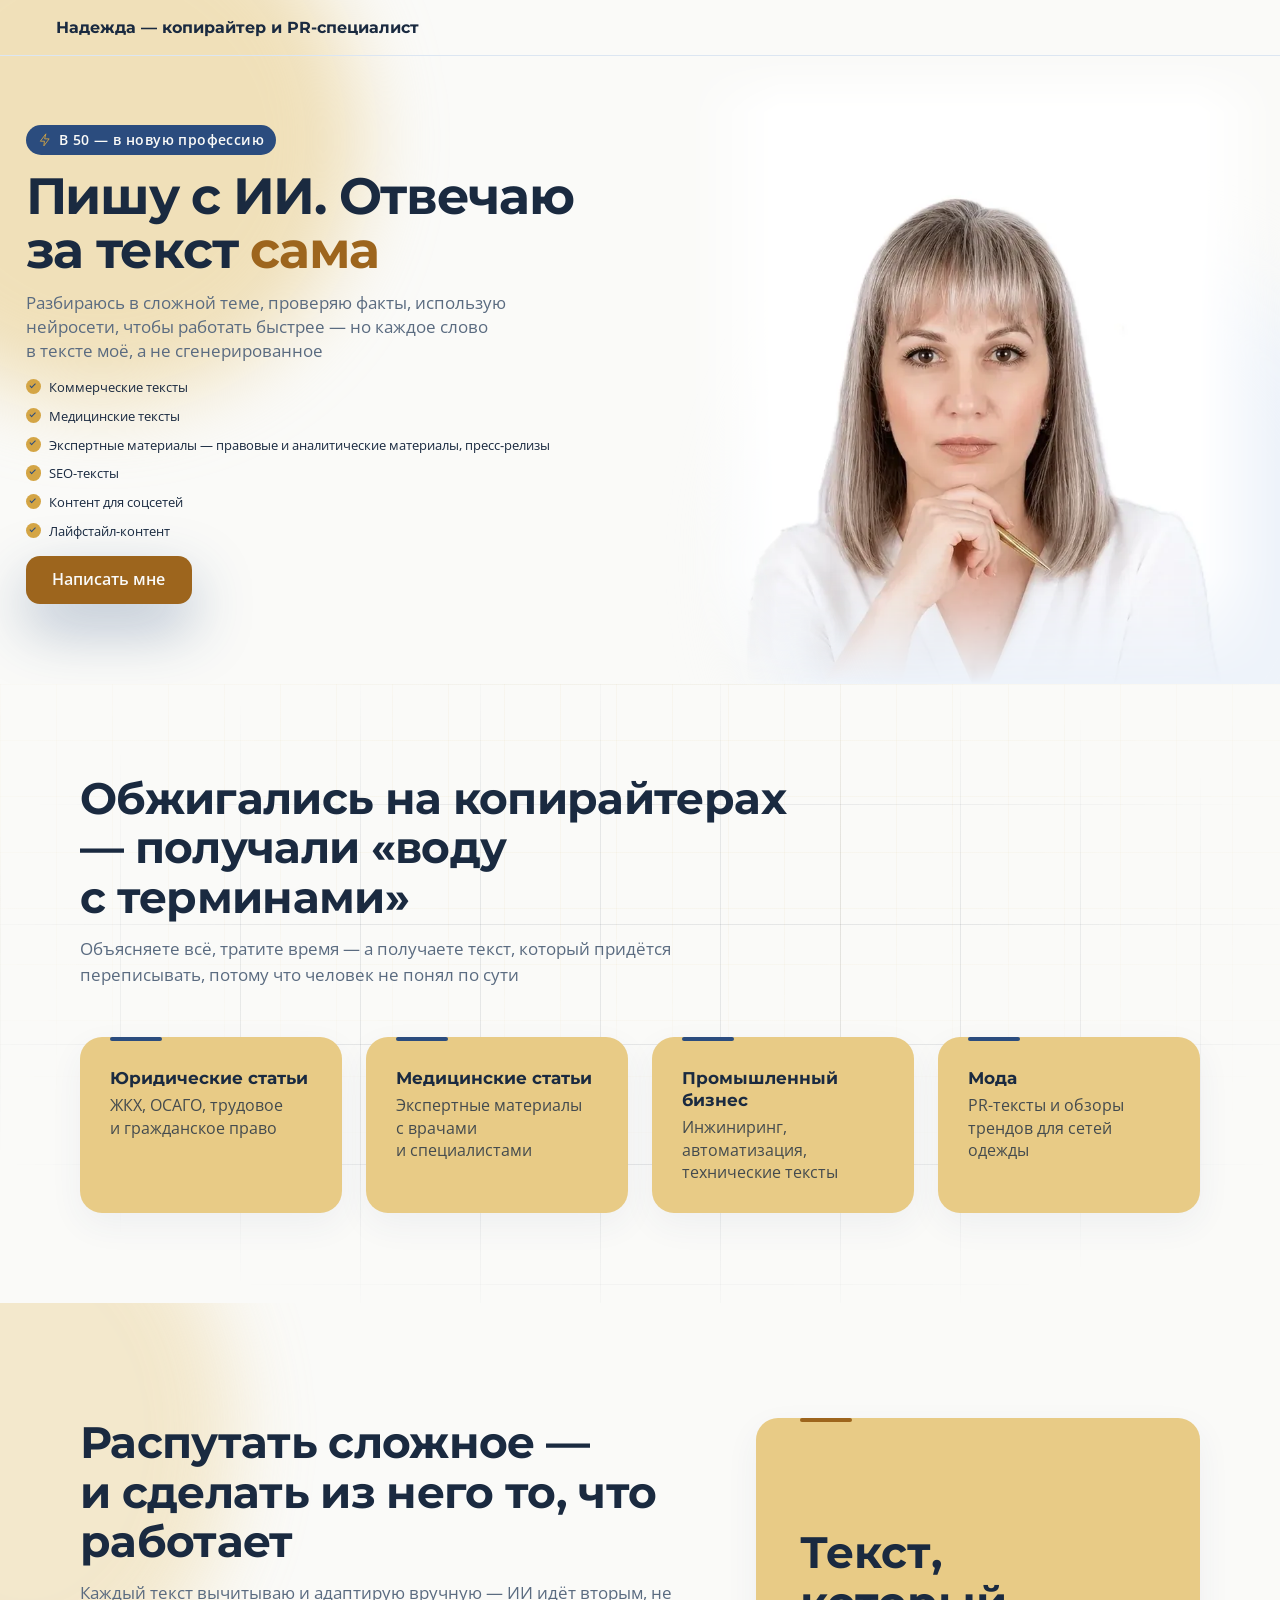
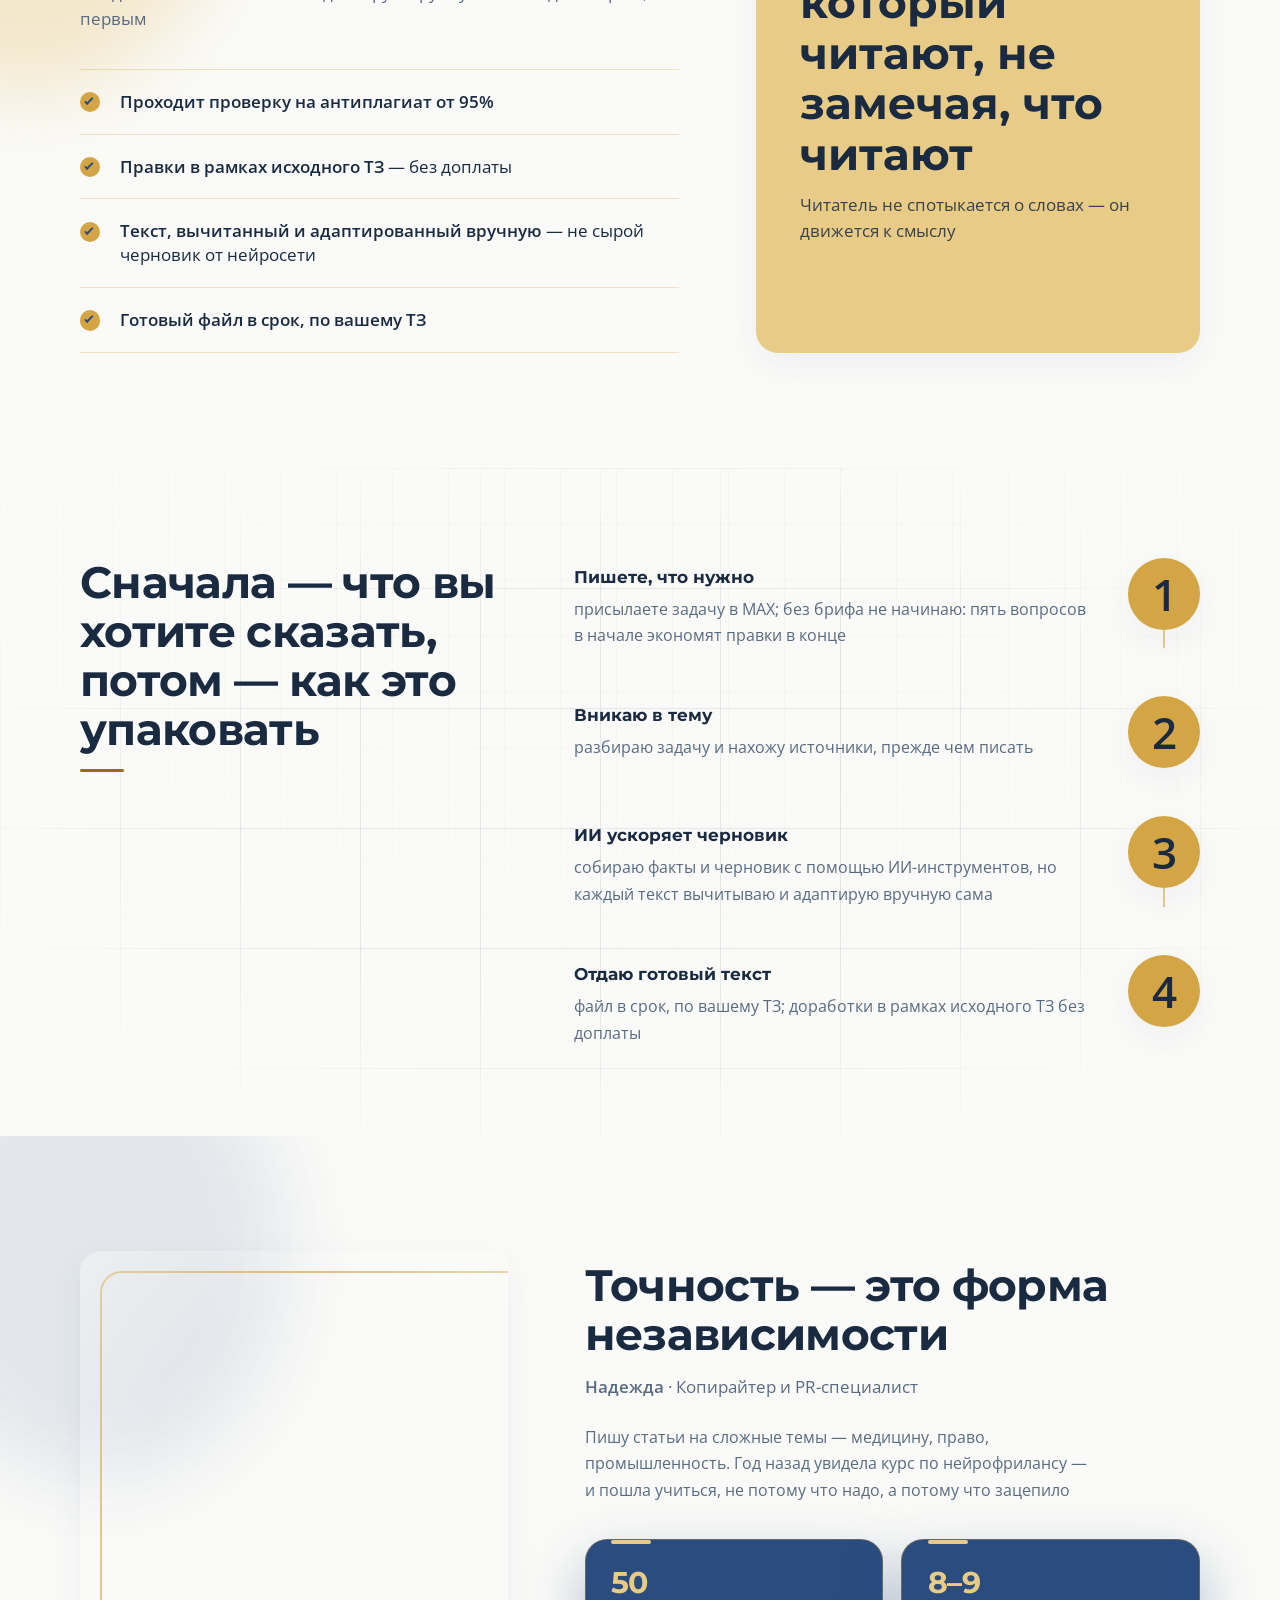
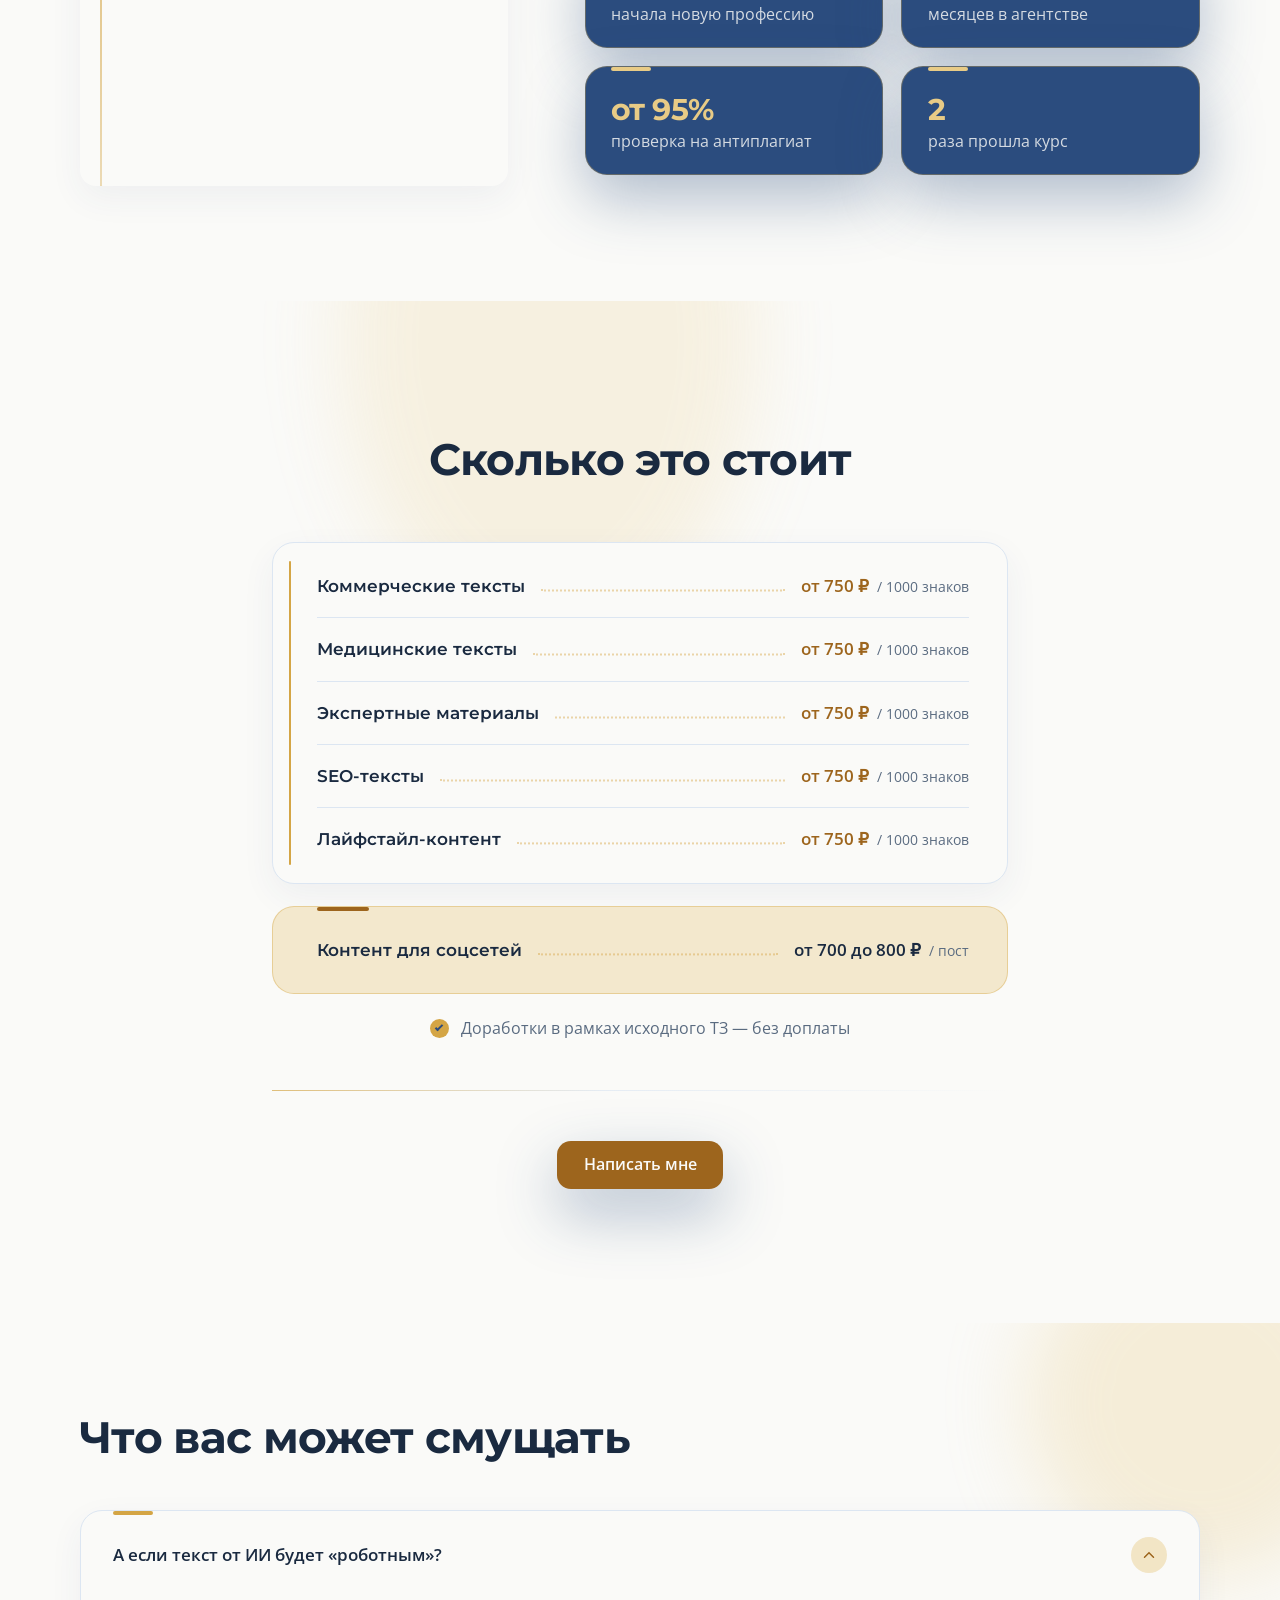
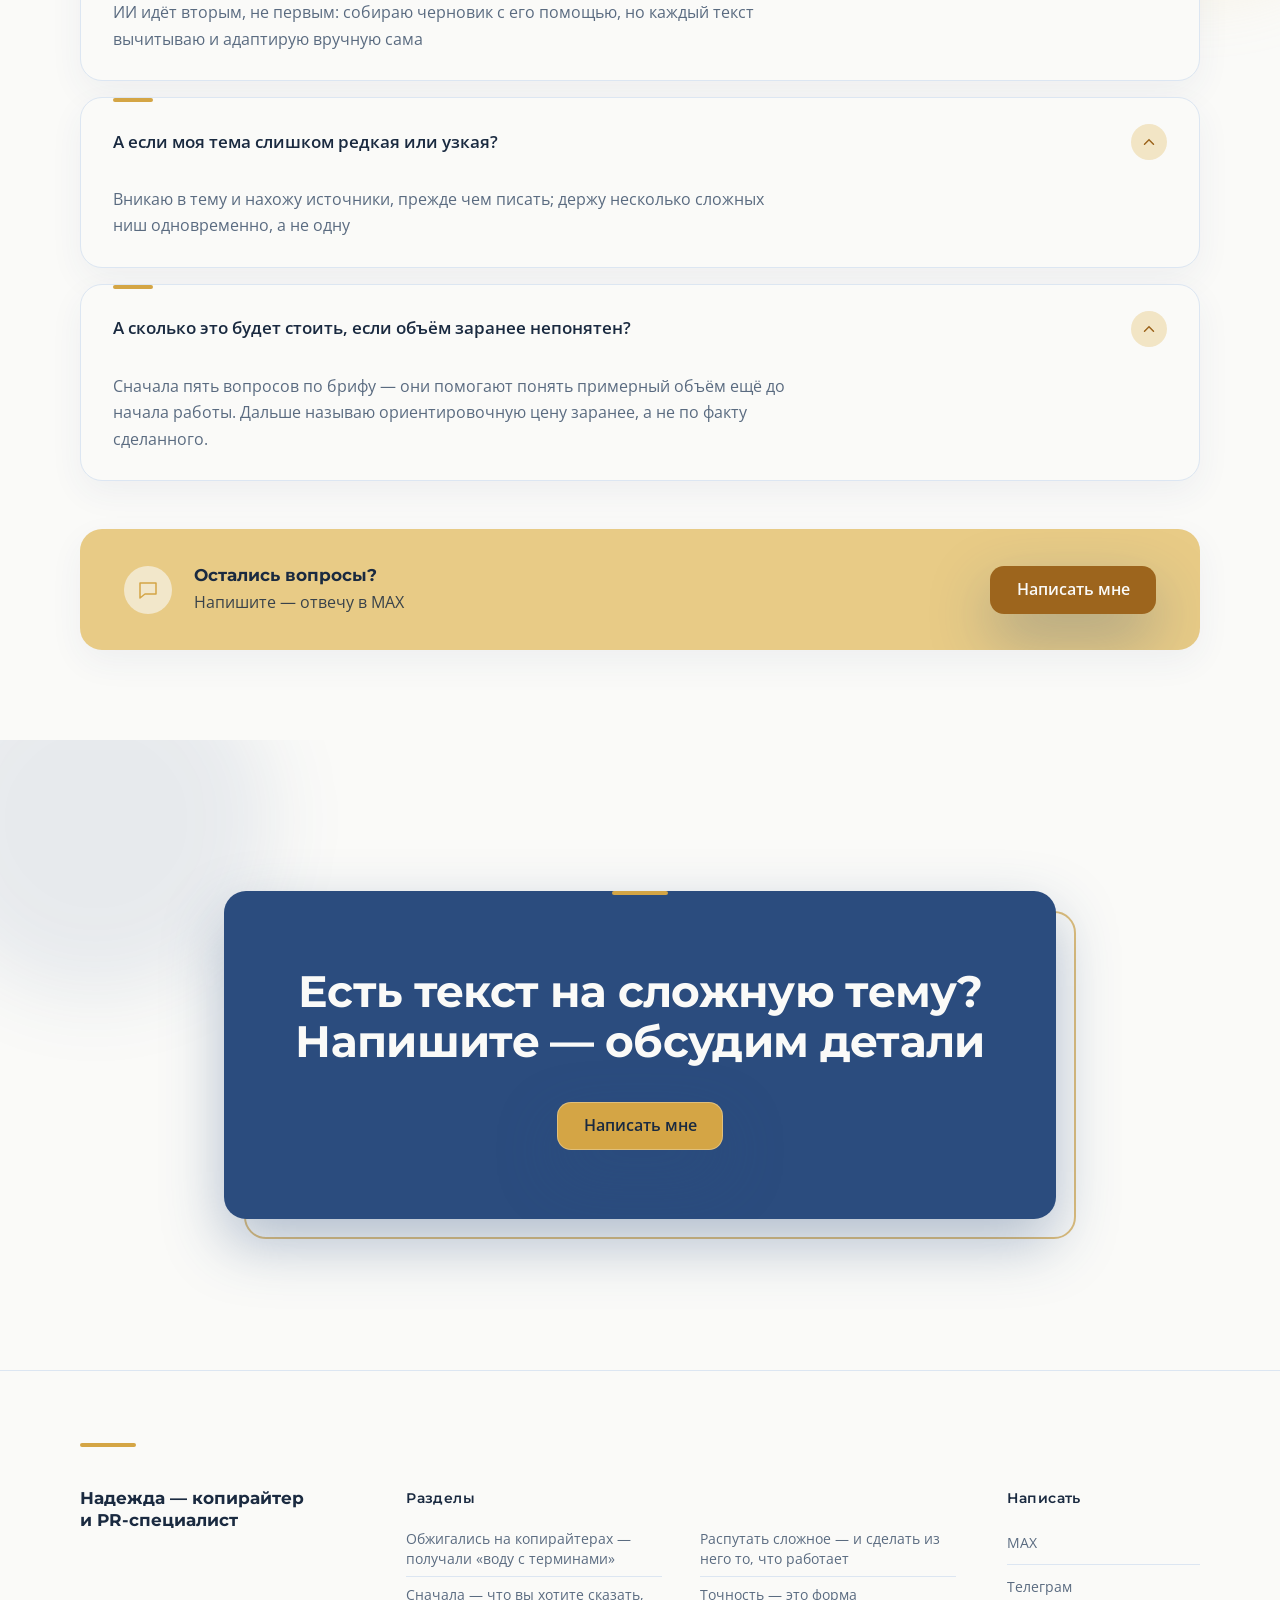
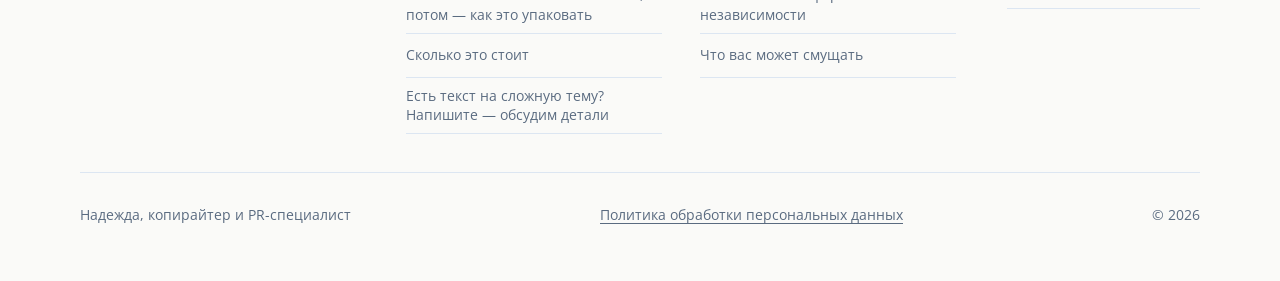
==== commit fead3854: "Обновление 26.09 19:13 МСК" ====
--- a/index.html
+++ b/index.html
@@ -10,9 +10,6 @@
 <meta property="og:description" content="Пишу статьи и тексты на сложные темы: медицина, право, промышленность, мода и PR. Проверяю факты, ИИ использую для скорости — за текст отвечаю сама.">
 <meta property="og:image" content="https://konfetka7305-hub.github.io/nadezhda-copywriter/img/card.jpg">
 <meta property="og:type" content="website">
-<link rel="preconnect" href="https://fonts.googleapis.com">
-<link rel="preconnect" href="https://fonts.gstatic.com" crossorigin>
-<link rel="stylesheet" href="https://fonts.googleapis.com/css2?family=Montserrat:wght@400;600;700&family=Open+Sans:wght@400;600&display=swap">
 <link rel="stylesheet" href="style.css">
 <style>
 :root {
@@ -347,6 +344,7 @@
   </div>
   <div class="подвал__низ">
     <span>Надежда, копирайтер и PR-специалист</span>
+    <a href="privacy.html">Политика обработки персональных данных</a>
     <span>© 2026</span>
   </div>
 </div>
--- a/style.css
+++ b/style.css
@@ -1,3 +1,98 @@
+/* Montserrat 400 · cyrillic */
+@font-face {
+  font-family: 'Montserrat';
+  font-style: normal;
+  font-weight: 400;
+  font-display: swap;
+  src: url("fonts/Montserrat-400-cyrillic.woff2") format('woff2');
+  unicode-range: U+0301, U+0400-045F, U+0490-0491, U+04B0-04B1, U+2116;
+}
+/* Montserrat 400 · latin */
+@font-face {
+  font-family: 'Montserrat';
+  font-style: normal;
+  font-weight: 400;
+  font-display: swap;
+  src: url("fonts/Montserrat-400-latin.woff2") format('woff2');
+  unicode-range: U+0000-00FF, U+0131, U+0152-0153, U+02BB-02BC, U+02C6, U+02DA, U+02DC, U+0304, U+0308, U+0329, U+2000-206F, U+20AC, U+2122, U+2191, U+2193, U+2212, U+2215, U+FEFF, U+FFFD;
+}
+/* Montserrat 600 · cyrillic */
+@font-face {
+  font-family: 'Montserrat';
+  font-style: normal;
+  font-weight: 600;
+  font-display: swap;
+  src: url("fonts/Montserrat-600-cyrillic.woff2") format('woff2');
+  unicode-range: U+0301, U+0400-045F, U+0490-0491, U+04B0-04B1, U+2116;
+}
+/* Montserrat 600 · latin */
+@font-face {
+  font-family: 'Montserrat';
+  font-style: normal;
+  font-weight: 600;
+  font-display: swap;
+  src: url("fonts/Montserrat-600-latin.woff2") format('woff2');
+  unicode-range: U+0000-00FF, U+0131, U+0152-0153, U+02BB-02BC, U+02C6, U+02DA, U+02DC, U+0304, U+0308, U+0329, U+2000-206F, U+20AC, U+2122, U+2191, U+2193, U+2212, U+2215, U+FEFF, U+FFFD;
+}
+/* Montserrat 700 · cyrillic */
+@font-face {
+  font-family: 'Montserrat';
+  font-style: normal;
+  font-weight: 700;
+  font-display: swap;
+  src: url("fonts/Montserrat-700-cyrillic.woff2") format('woff2');
+  unicode-range: U+0301, U+0400-045F, U+0490-0491, U+04B0-04B1, U+2116;
+}
+/* Montserrat 700 · latin */
+@font-face {
+  font-family: 'Montserrat';
+  font-style: normal;
+  font-weight: 700;
+  font-display: swap;
+  src: url("fonts/Montserrat-700-latin.woff2") format('woff2');
+  unicode-range: U+0000-00FF, U+0131, U+0152-0153, U+02BB-02BC, U+02C6, U+02DA, U+02DC, U+0304, U+0308, U+0329, U+2000-206F, U+20AC, U+2122, U+2191, U+2193, U+2212, U+2215, U+FEFF, U+FFFD;
+}
+/* Open Sans 400 · cyrillic */
+@font-face {
+  font-family: 'Open Sans';
+  font-style: normal;
+  font-weight: 400;
+  font-stretch: 100%;
+  font-display: swap;
+  src: url("fonts/Open-Sans-400-cyrillic.woff2") format('woff2');
+  unicode-range: U+0301, U+0400-045F, U+0490-0491, U+04B0-04B1, U+2116;
+}
+/* Open Sans 400 · latin */
+@font-face {
+  font-family: 'Open Sans';
+  font-style: normal;
+  font-weight: 400;
+  font-stretch: 100%;
+  font-display: swap;
+  src: url("fonts/Open-Sans-400-latin.woff2") format('woff2');
+  unicode-range: U+0000-00FF, U+0131, U+0152-0153, U+02BB-02BC, U+02C6, U+02DA, U+02DC, U+0304, U+0308, U+0329, U+2000-206F, U+20AC, U+2122, U+2191, U+2193, U+2212, U+2215, U+FEFF, U+FFFD;
+}
+/* Open Sans 600 · cyrillic */
+@font-face {
+  font-family: 'Open Sans';
+  font-style: normal;
+  font-weight: 600;
+  font-stretch: 100%;
+  font-display: swap;
+  src: url("fonts/Open-Sans-600-cyrillic.woff2") format('woff2');
+  unicode-range: U+0301, U+0400-045F, U+0490-0491, U+04B0-04B1, U+2116;
+}
+/* Open Sans 600 · latin */
+@font-face {
+  font-family: 'Open Sans';
+  font-style: normal;
+  font-weight: 600;
+  font-stretch: 100%;
+  font-display: swap;
+  src: url("fonts/Open-Sans-600-latin.woff2") format('woff2');
+  unicode-range: U+0000-00FF, U+0131, U+0152-0153, U+02BB-02BC, U+02C6, U+02DA, U+02DC, U+0304, U+0308, U+0329, U+2000-206F, U+20AC, U+2122, U+2191, U+2193, U+2212, U+2215, U+FEFF, U+FFFD;
+}
+
 
 
 body { font: var(--кегль-текст)/1.6 var(--шрифт-текста); color: var(--цвет-текст);
@@ -1954,7 +2049,10 @@
       text-decoration: none; text-underline-offset: .2em; text-decoration-thickness: 1px; }
   #экран-09 .подвал__ссылки a:hover { text-decoration: underline; }  #экран-09 .подвал__ссылки a:focus-visible, #экран-09 .подвал__лого:focus-visible { outline: 2px solid currentColor; outline-offset: 3px; border-radius: var(--радиус-малый); }
   #экран-09 .подвал__низ { display: flex; flex-wrap: wrap; justify-content: space-between; gap: .5rem 1.5rem;
-      margin-top: clamp(24px, 3vw, 40px); padding-top: clamp(14px, 1.6vw, 20px); font-size: var(--кегль-мелкий); }
+      margin-top: clamp(24px, 3vw, 40px); padding-top: clamp(14px, 1.6vw, 20px); font-size: var(--кегль-мелкий); align-items: center; }
+  #экран-09 .подвал__низ a { display: inline-flex; align-items: center; min-height: 2.75rem; color: inherit;
+      text-decoration: underline; text-underline-offset: .2em; text-decoration-thickness: 1px; }
+  #экран-09 .подвал__низ a:focus-visible { outline: 2px solid currentColor; outline-offset: 3px; border-radius: var(--радиус-малый); }
 
   #экран-09.светлый, #экран-09.тёмный { background: var(--цвет-фон); }
   #экран-09.светлый .блок__внутри::before, #экран-09.тёмный .блок__внутри::before { background: var(--цвет-тёплый); }
@@ -1965,6 +2063,7 @@
   #экран-09.светлый .подвал__связь a, #экран-09.тёмный .подвал__связь a { border-bottom-color: var(--цвет-линия); }
   #экран-09.светлый .подвал__ссылки a:hover, #экран-09.тёмный .подвал__ссылки a:hover { color: var(--цвет-текст); }
   #экран-09.светлый .подвал__низ, #экран-09.тёмный .подвал__низ { color: var(--цвет-текст-мягкий); border-top: 1px solid var(--цвет-линия); }
+  #экран-09.светлый .подвал__низ a:hover, #экран-09.тёмный .подвал__низ a:hover { color: var(--цвет-текст); }
 
   @media (max-width: 899px) {
     #экран-09 .подвал__сетка { grid-template-columns: 1fr; gap: 24px; }
@@ -1976,5 +2075,5 @@
   }
   @media (max-width: 600px) {
     #экран-09 { padding-bottom: calc(28px + env(safe-area-inset-bottom)); }
-    #экран-09 .подвал__низ { flex-direction: column; }
+    #экран-09 .подвал__низ { flex-direction: column; align-items: flex-start; gap: 0; }
   }
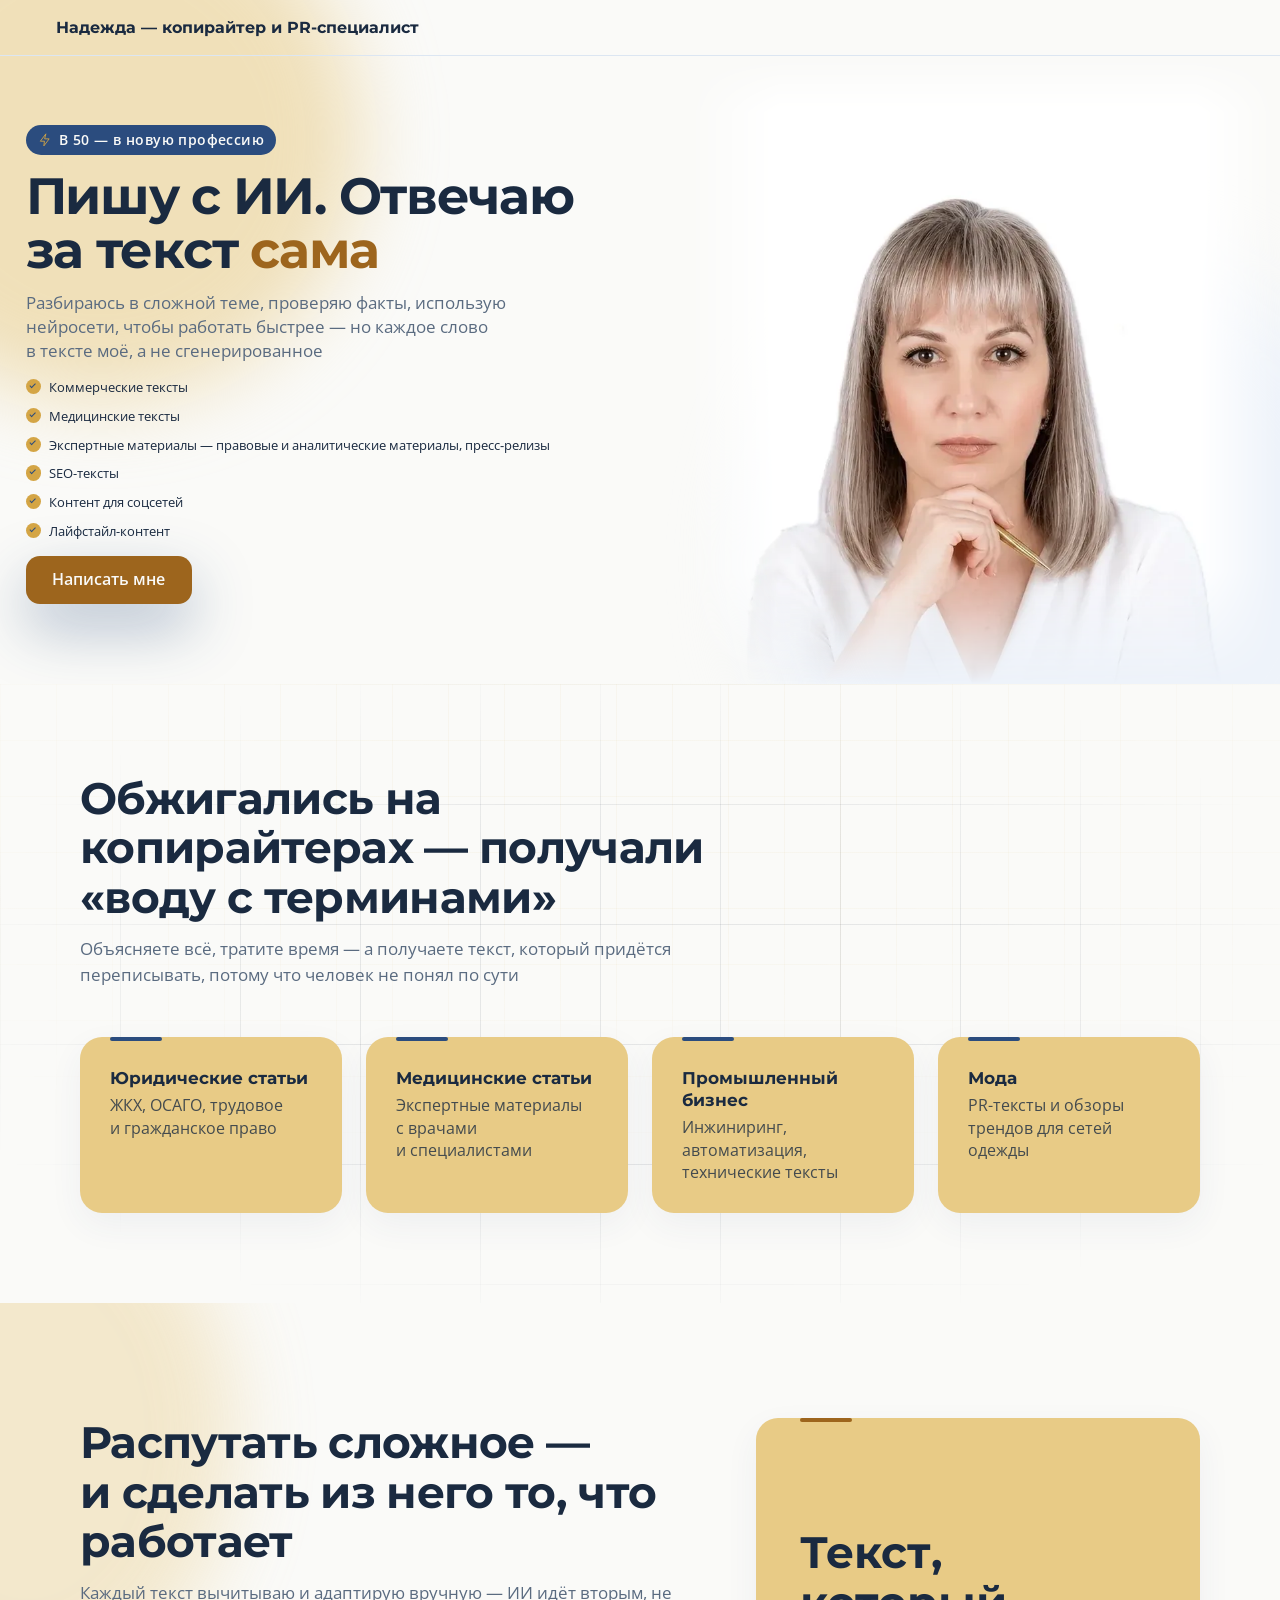
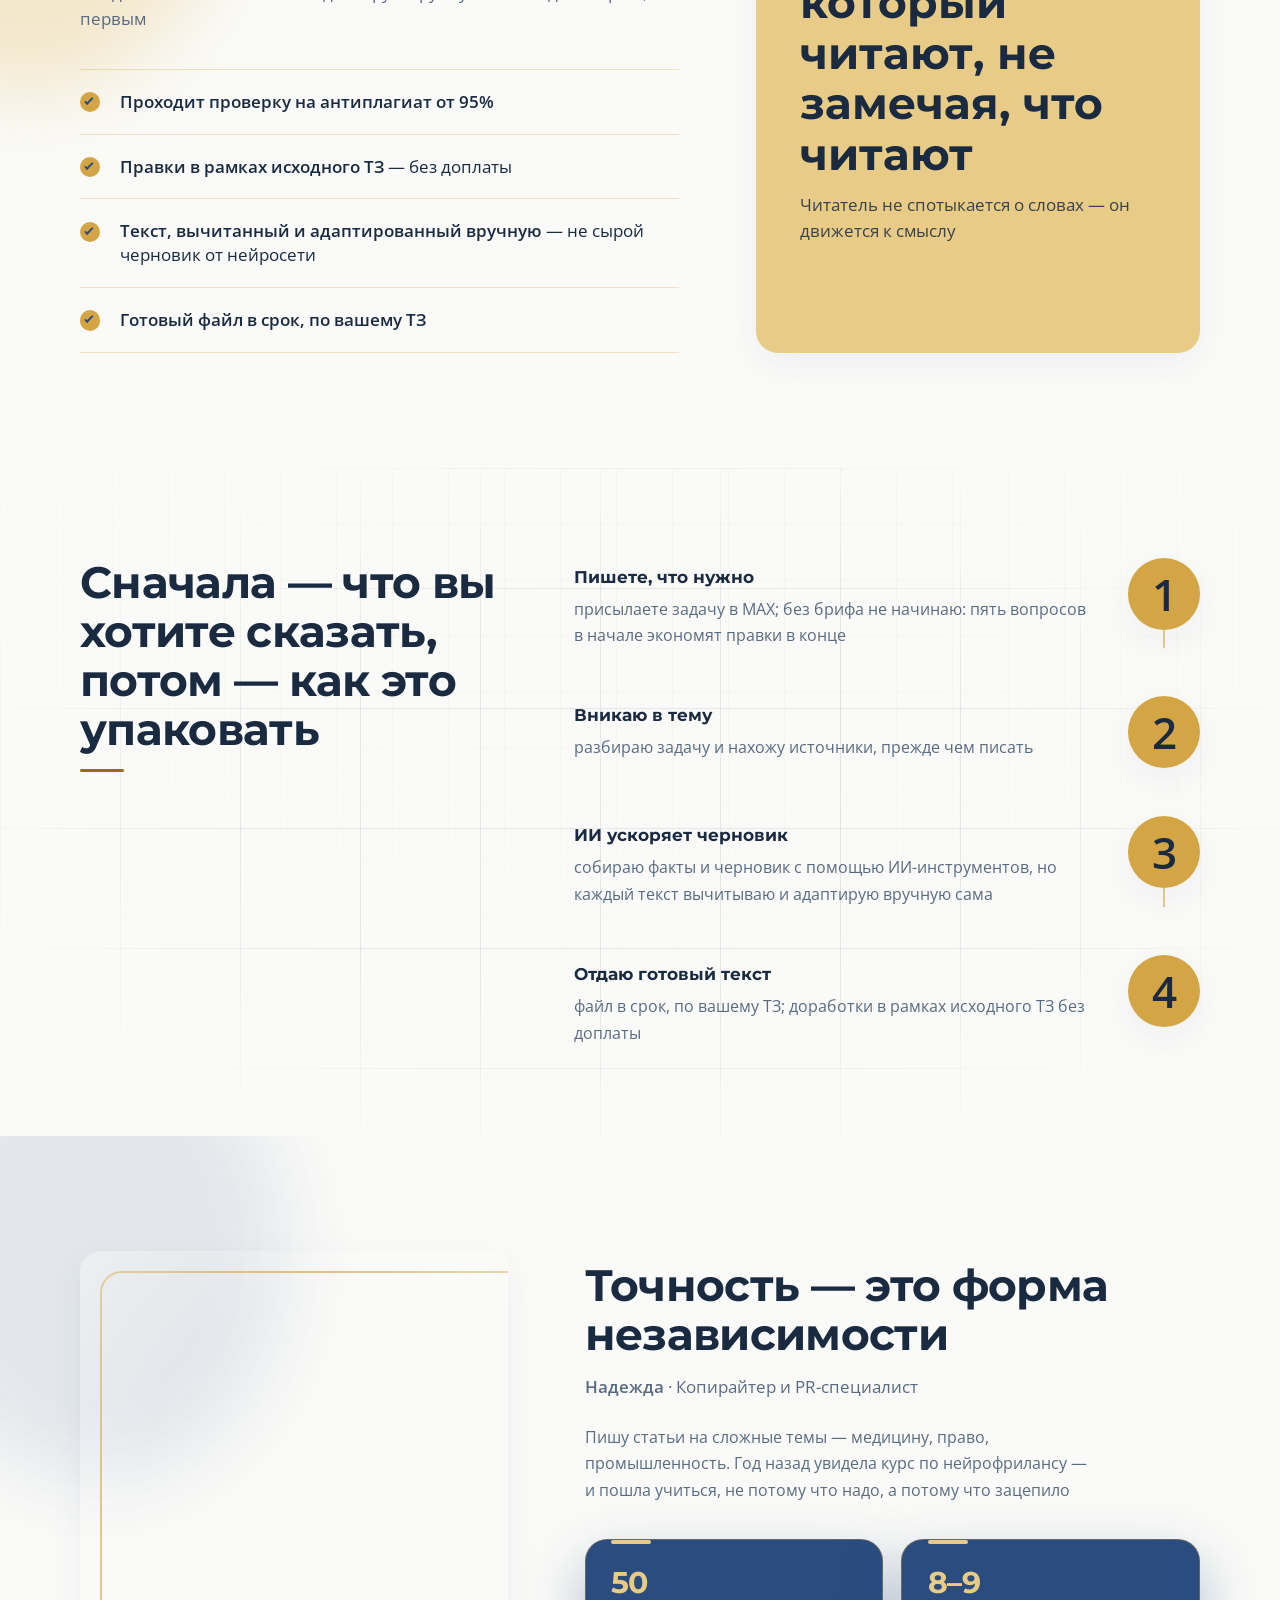
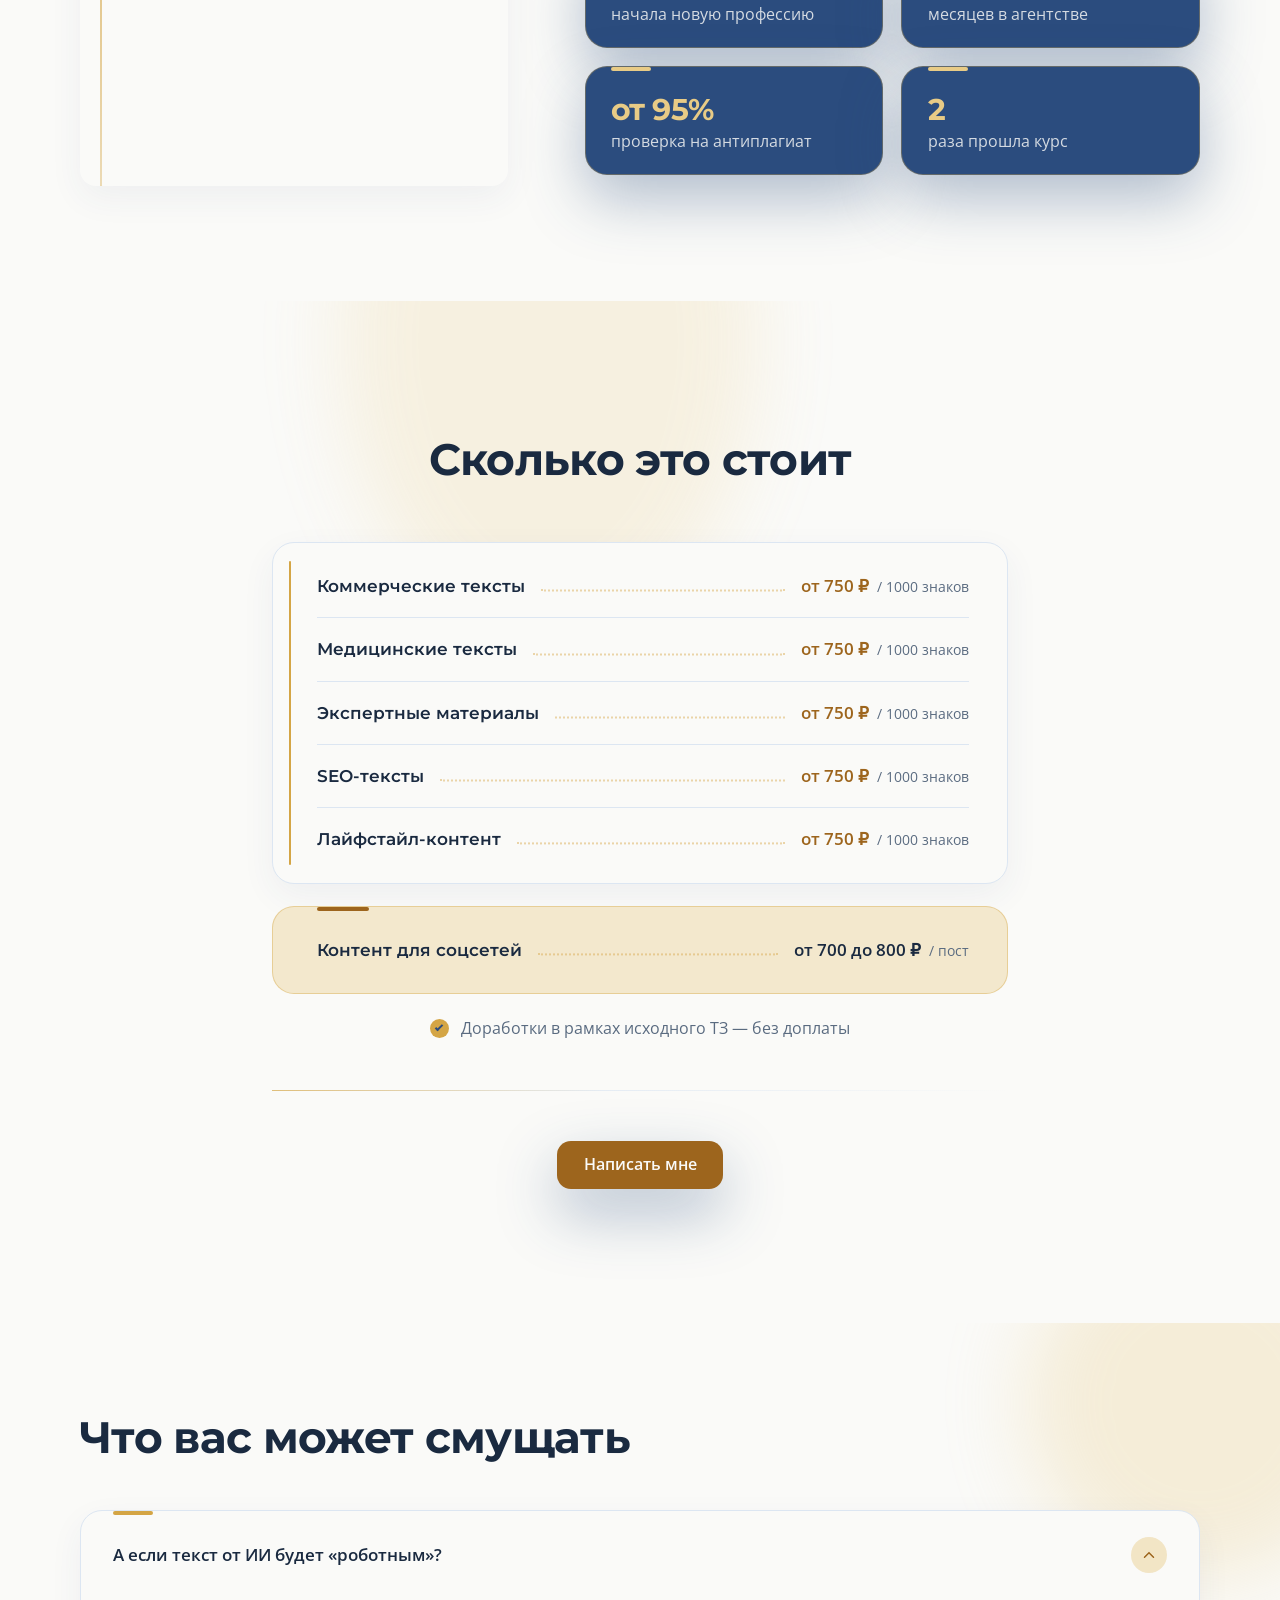
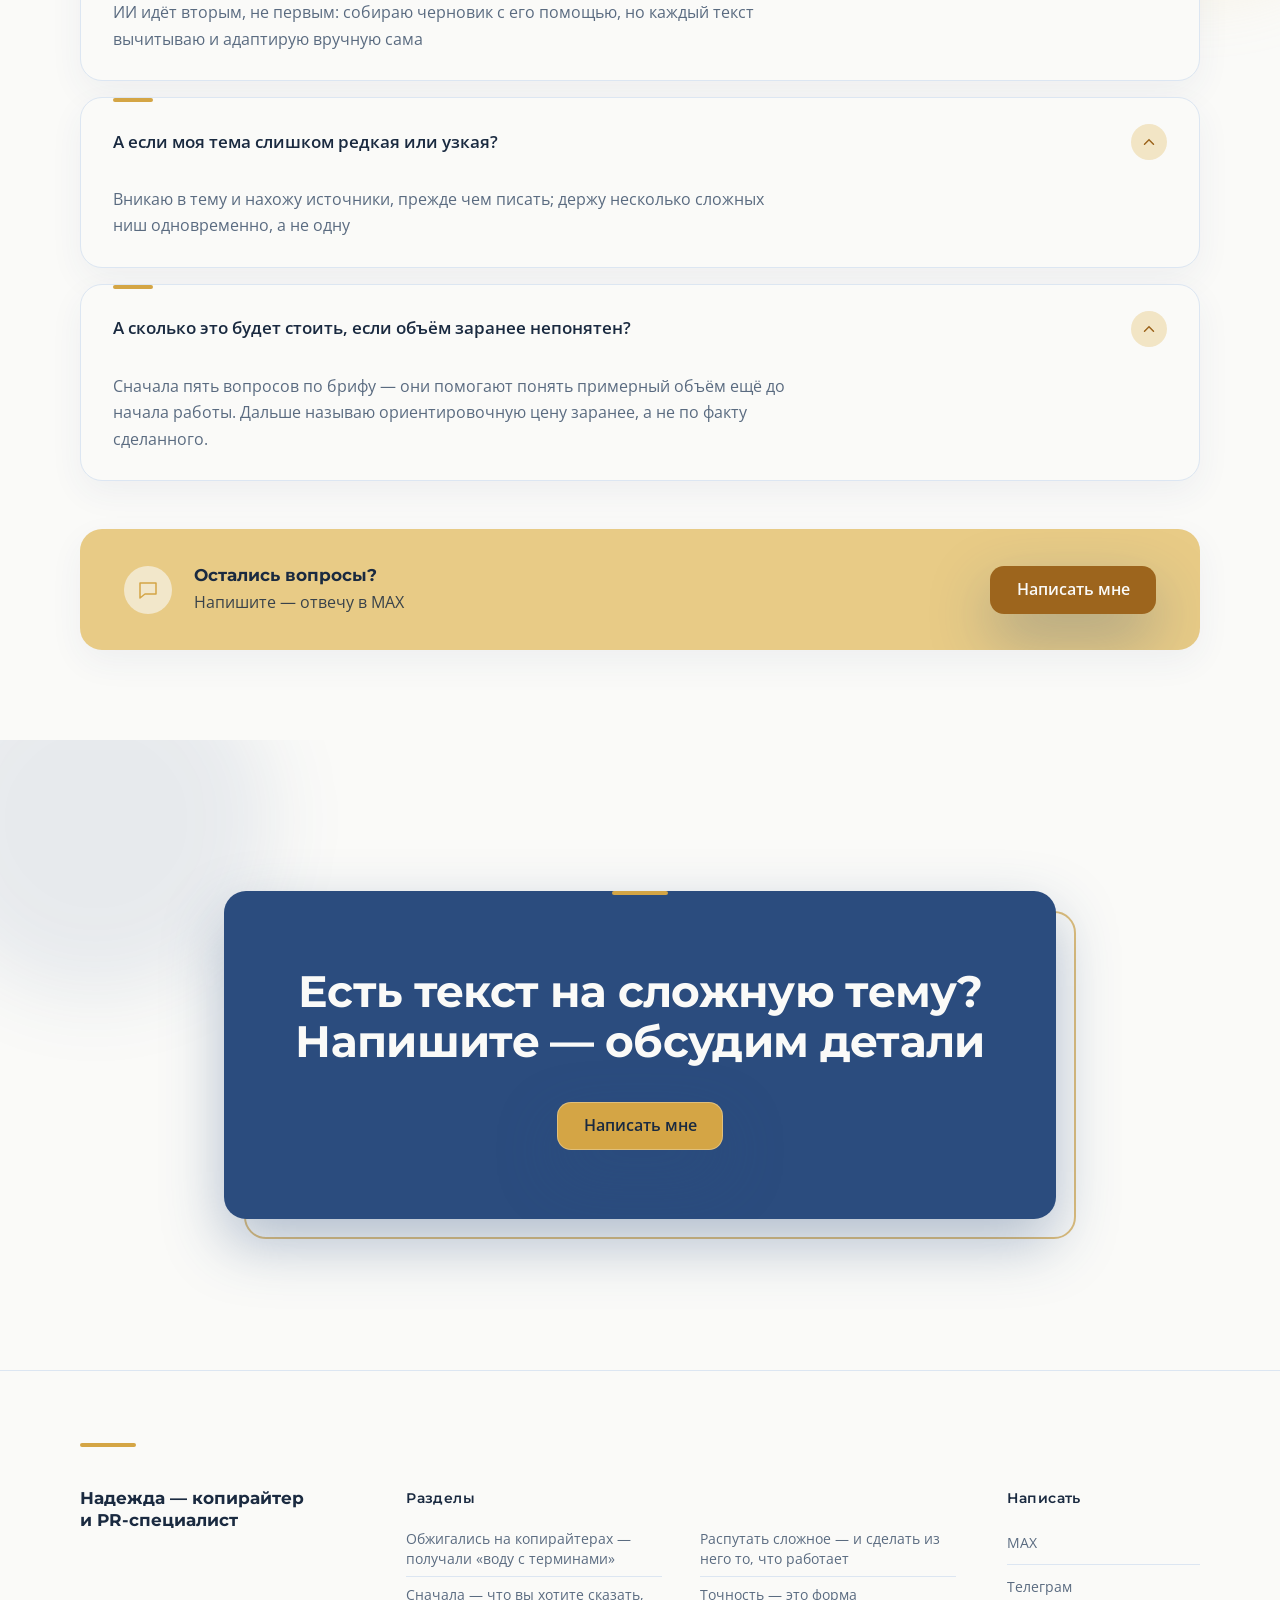
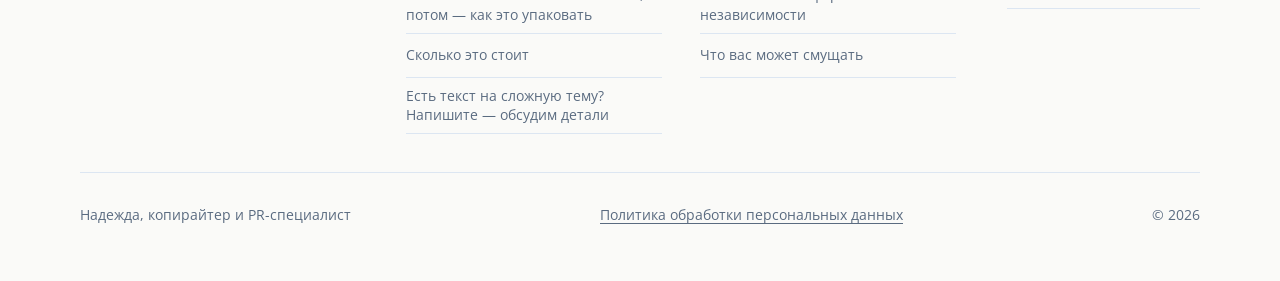
==== commit e31558c7: "Обновление 26.09 20:22 МСК" ====
--- a/index.html
+++ b/index.html
@@ -9,6 +9,9 @@
 <meta property="og:title" content="Статьи и тексты на сложные темы — Надежда, копирайтер">
 <meta property="og:description" content="Пишу статьи и тексты на сложные темы: медицина, право, промышленность, мода и PR. Проверяю факты, ИИ использую для скорости — за текст отвечаю сама.">
 <meta property="og:image" content="https://konfetka7305-hub.github.io/nadezhda-copywriter/img/card.jpg">
+<meta property="og:image:width" content="1200">
+<meta property="og:image:height" content="630">
+<meta property="og:url" content="https://konfetka7305-hub.github.io/nadezhda-copywriter/">
 <meta property="og:type" content="website">
 <link rel="stylesheet" href="style.css">
 <style>
@@ -120,7 +123,7 @@
 <span class="сетка-текстура" aria-hidden="true"></span>
 <div class="блок__внутри">
   <div class="секция__шапка">
-    <h2>Обжигались на копирайтерах — получали «воду с терминами»</h2>
+    <h2>Обжигались на копирайтерах — получали «воду с терминами»</h2>
     <p class="лид секция__лид">Объясняете всё, тратите время — а получаете текст, который придётся переписывать, потому что человек не понял по сути</p>
   </div>
   <div class="листки секция__тело">
@@ -200,7 +203,7 @@
 <div class="блок__внутри">
   <div class="автор">
     <figure class="портрет фото">
-      <div class="портрет__кадр"><picture><source media="(max-width: 899px)" srcset="img/nadezhda-o-sebe-telefon.webp"><img src="img/nadezhda-o-sebe.webp" alt="Надежда — копирайтер и PR-специалист" data-лицо="50,34" loading="lazy" decoding="async" fetchpriority="low" width="1060" height="1325"></picture></div>
+      <div class="портрет__кадр"><picture><source media="(max-width: 899px)" srcset="img/nadezhda-o-sebe-telefon.webp"><img src="img/nadezhda-o-sebe.webp" alt="Надежда за работой: пишет текст на ноутбуке" data-лицо="49,30" loading="lazy" decoding="async" fetchpriority="low" width="869" height="1086"></picture></div>
     </figure>
     <div class="рассказ">
       <div class="секция__шапка">
@@ -310,7 +313,7 @@
 <div class="блок__внутри">
   <div class="финал">
     <div class="финал__плита">
-      <h2>Есть текст на сложную тему? Напишите — обсудим детали</h2>
+      <h2>Есть текст на сложную тему? Напишите — обсудим детали</h2>
       <div class="финал__кнопка"><a class="кнопка кнопка--главная" href="https://max.ru/u/f9LHodD0cOISEU3MIN6RrWBxFZRqZiS2lDwclozQ8DyNKN_k3zjSSCEsR2Y">Написать мне</a></div>
     </div>
   </div>
@@ -325,13 +328,13 @@
     <div>
       <h4>Разделы</h4>
       <div class="подвал__ссылки подвал__разделы">
-        <a href="#экран-02">Обжигались на копирайтерах — получали «воду с терминами»</a>
+        <a href="#экран-02">Обжигались на копирайтерах — получали «воду с терминами»</a>
         <a href="#экран-03">Распутать сложное — и сделать из него то, что работает</a>
         <a href="#экран-04">Сначала — что вы хотите сказать, потом — как это упаковать</a>
         <a href="#экран-05">Точность — это форма независимости</a>
         <a href="#экран-06">Сколько это стоит</a>
         <a href="#экран-07">Что вас может смущать</a>
-        <a href="#экран-08">Есть текст на сложную тему? Напишите — обсудим детали</a>
+        <a href="#экран-08">Есть текст на сложную тему? Напишите — обсудим детали</a>
       </div>
     </div>
     <div>
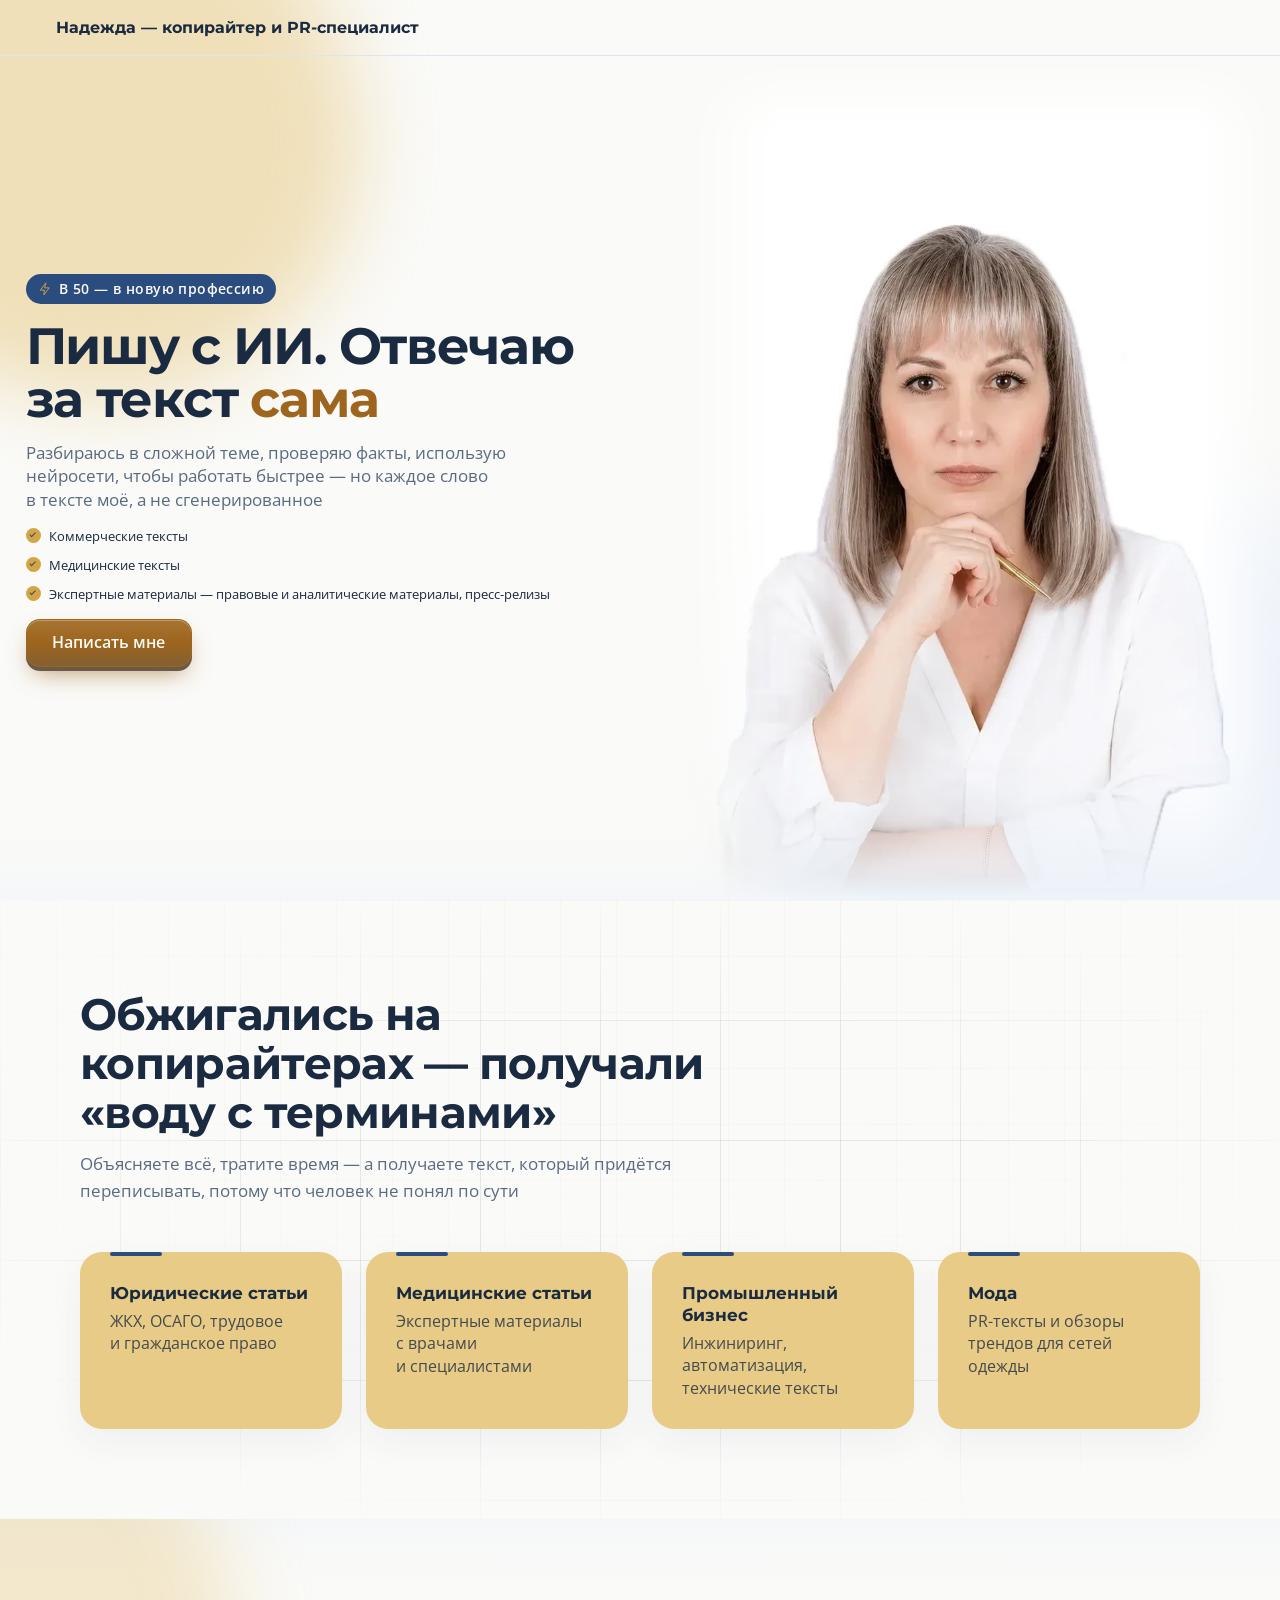
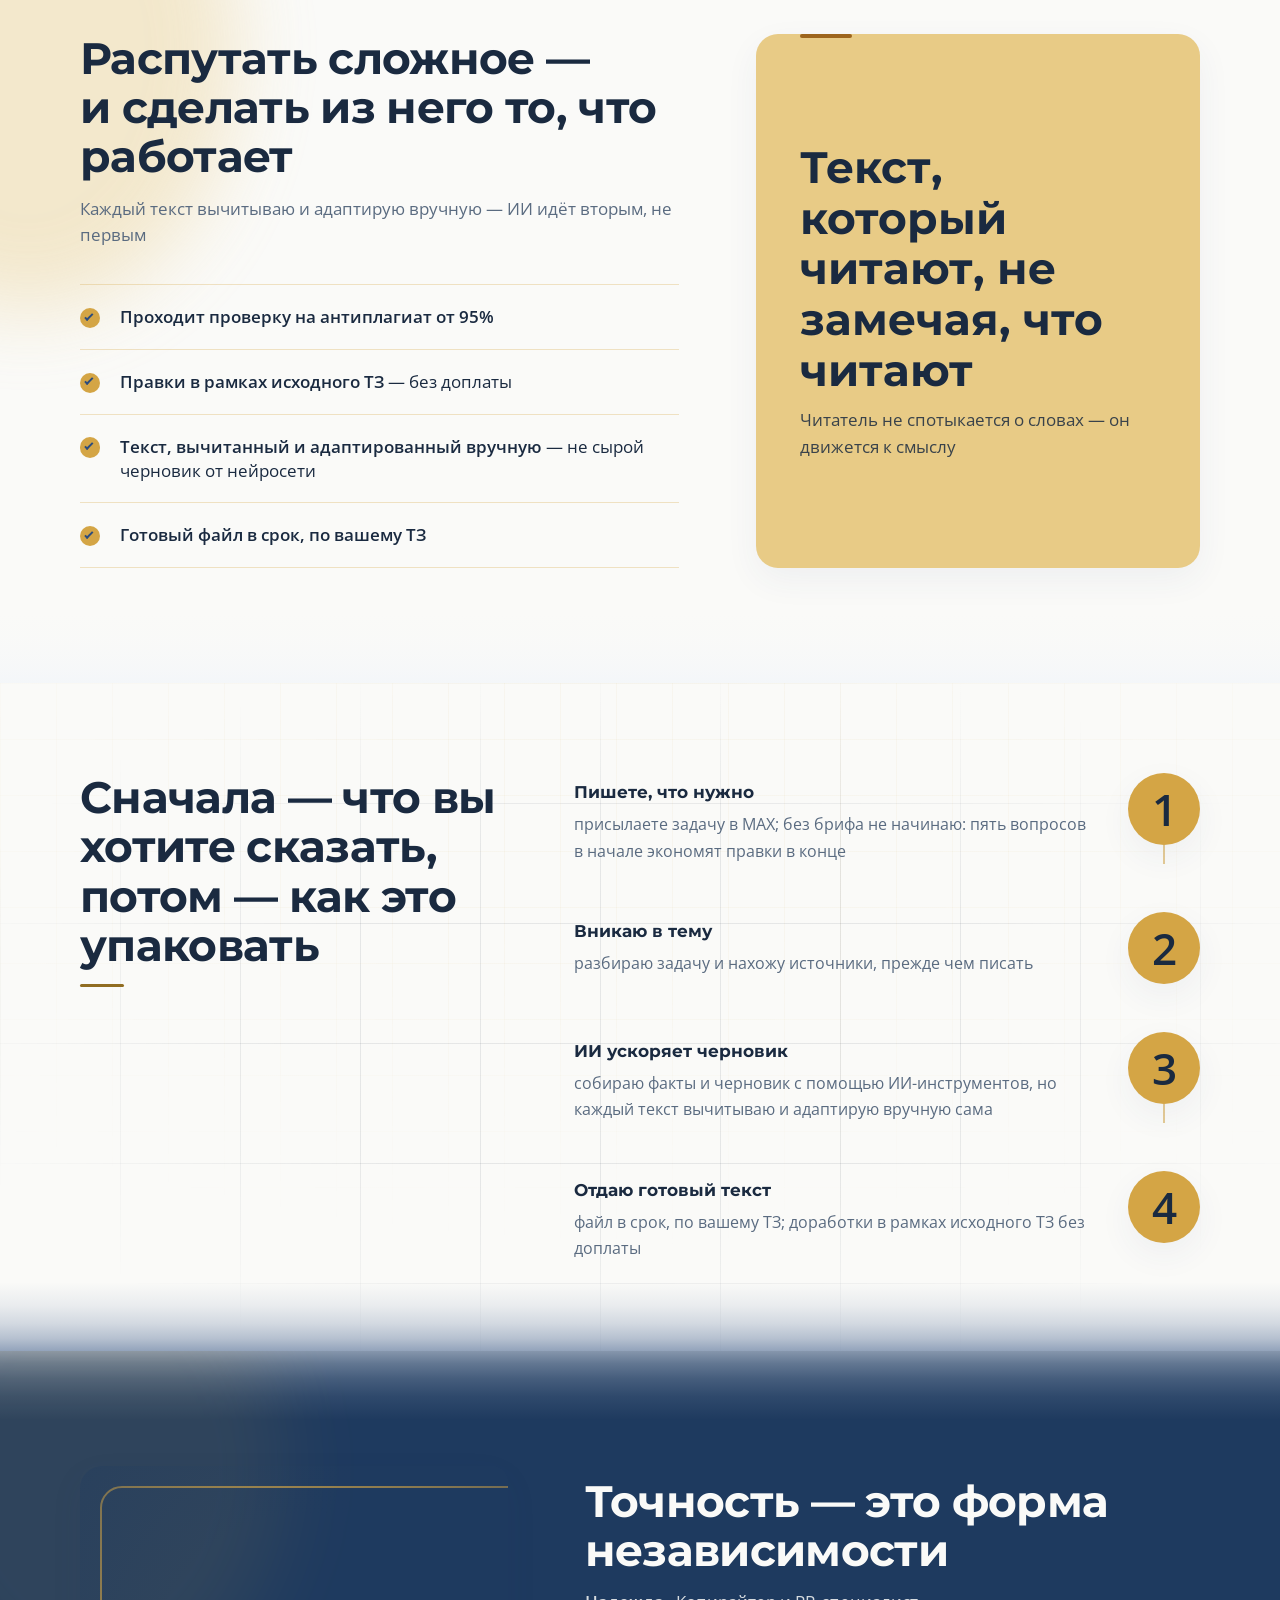
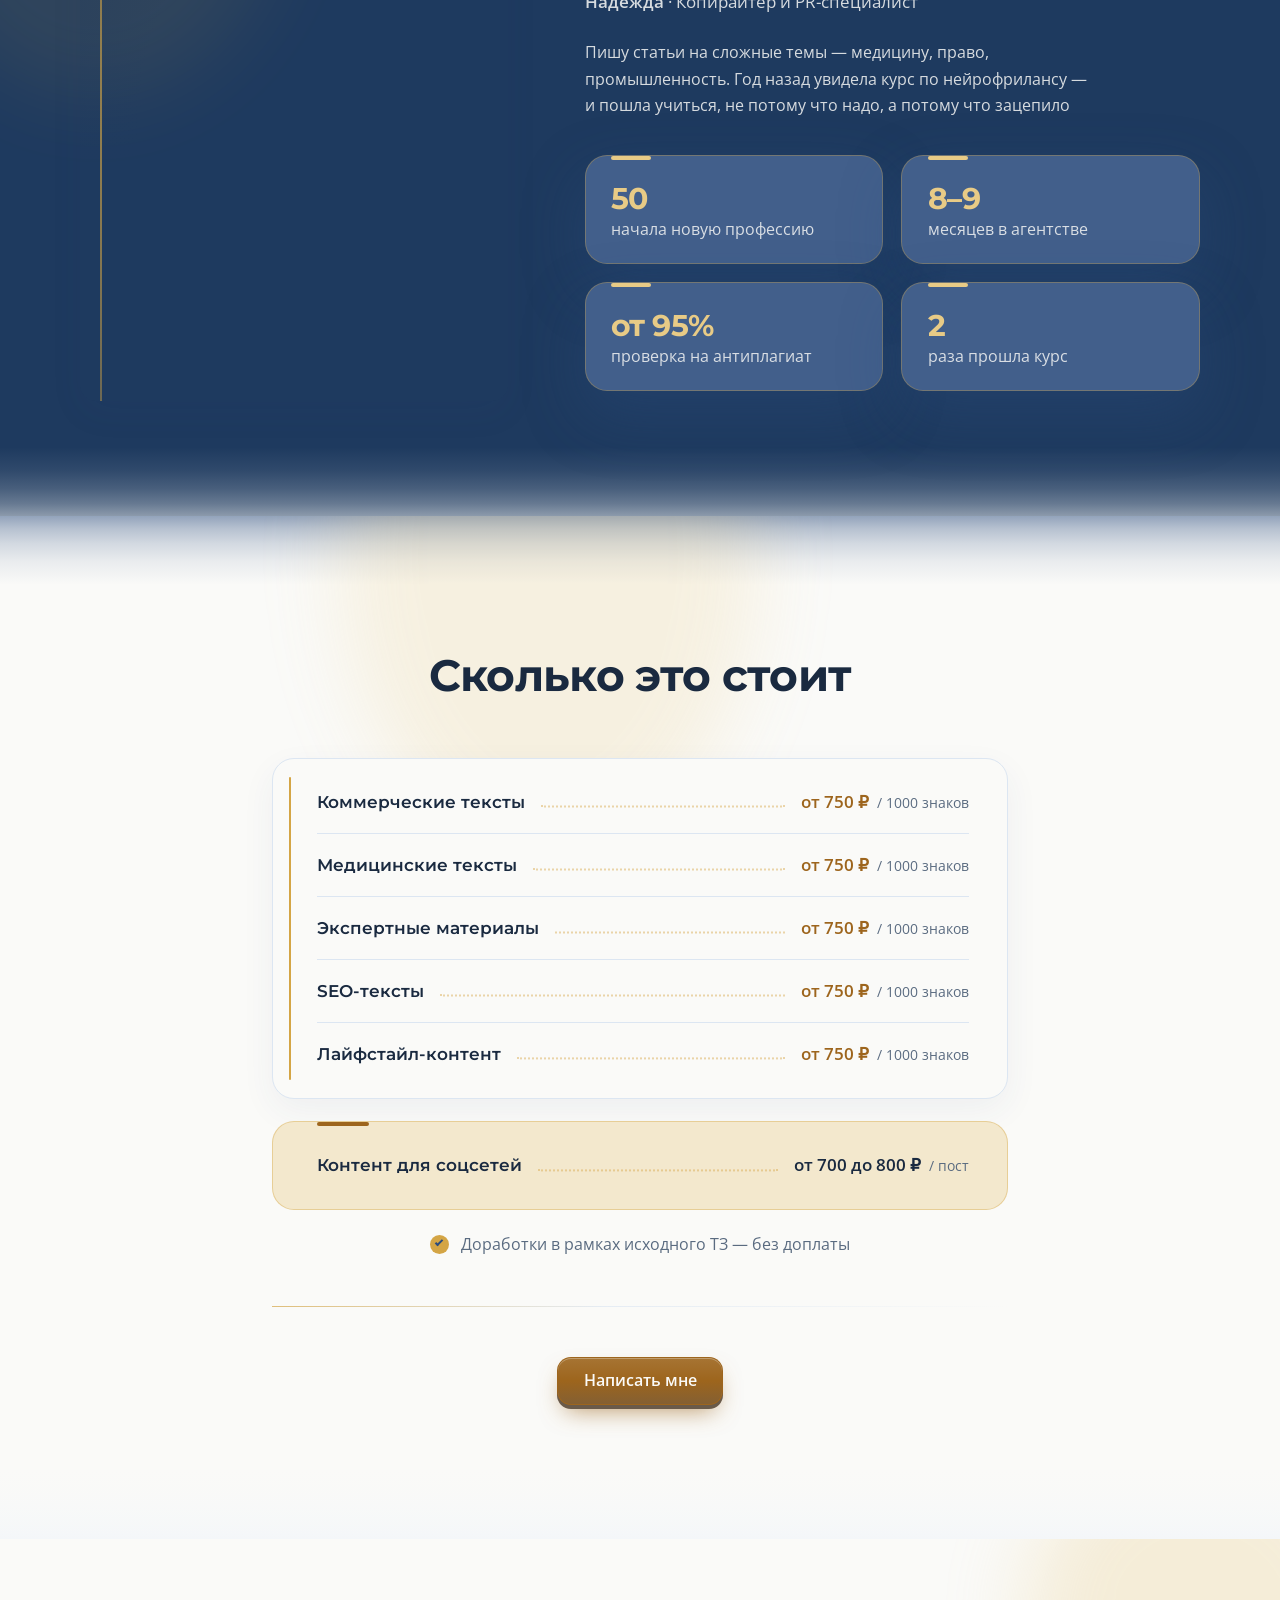
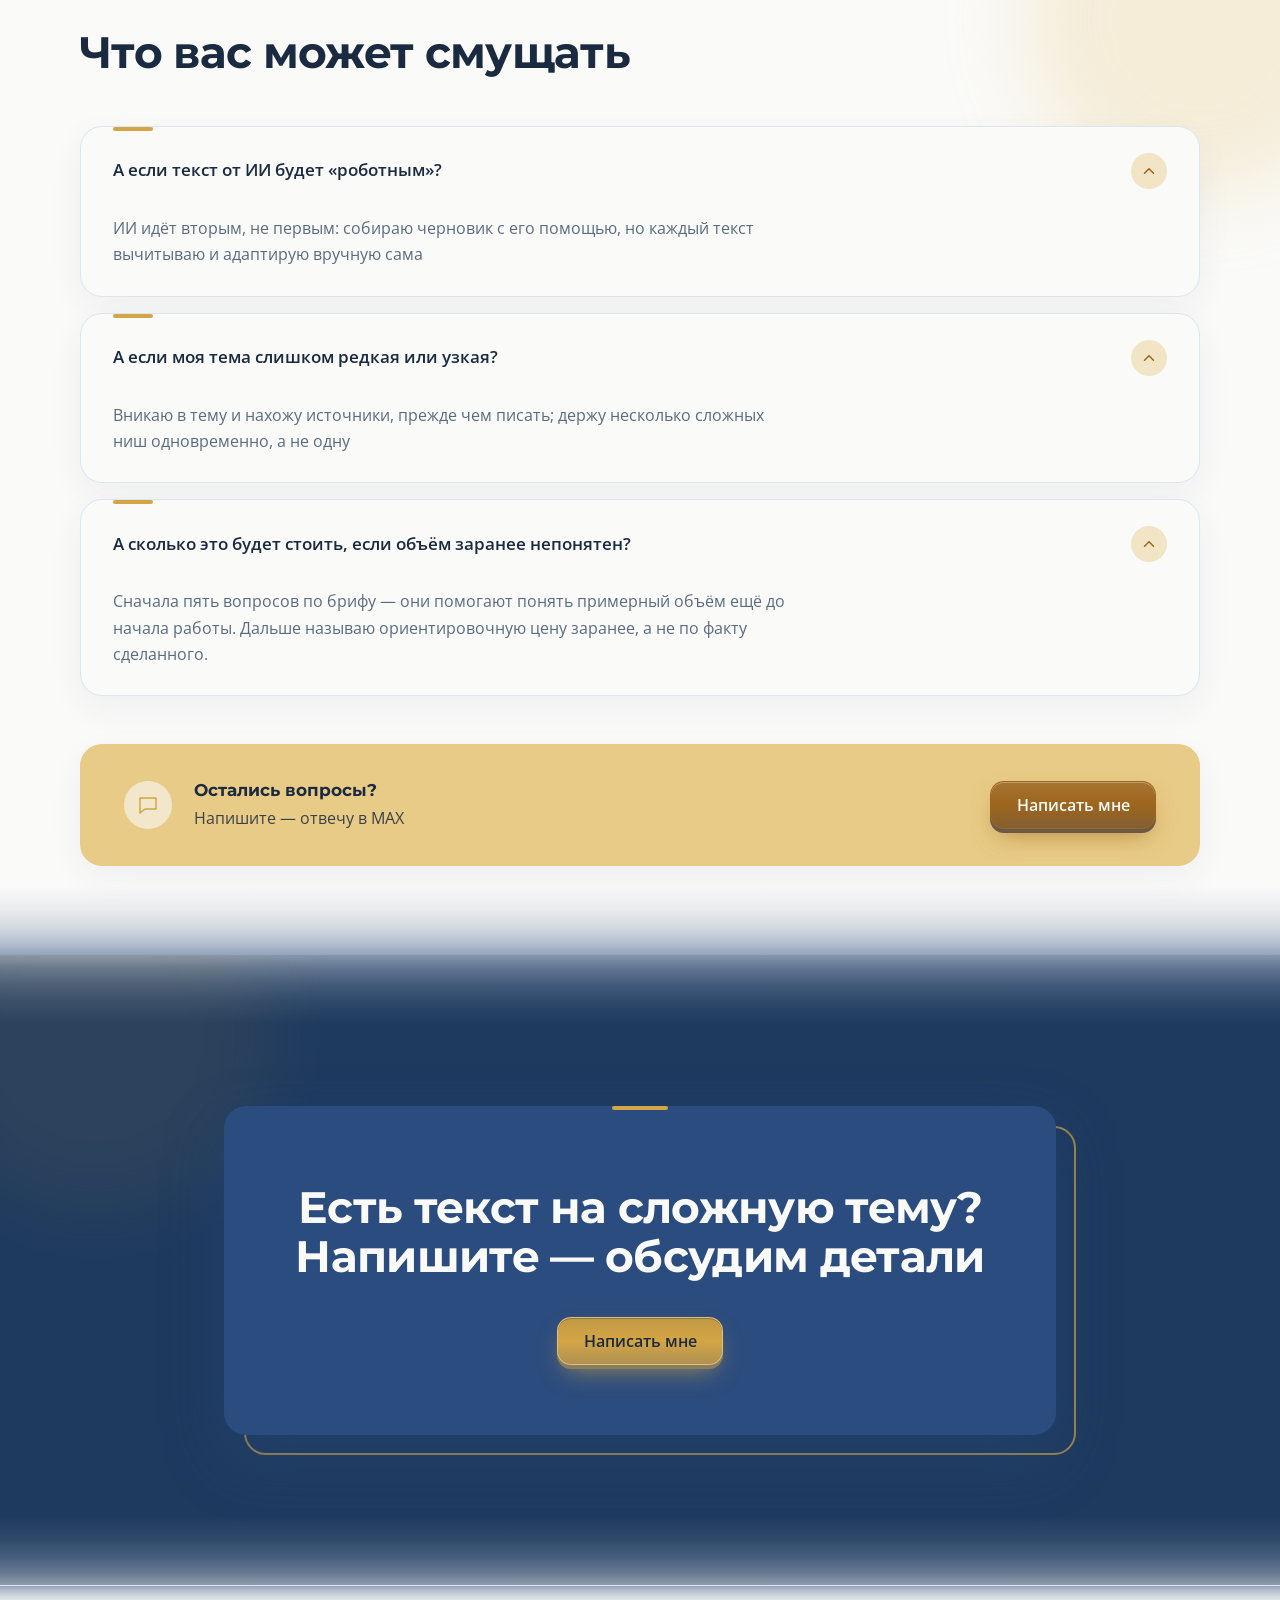
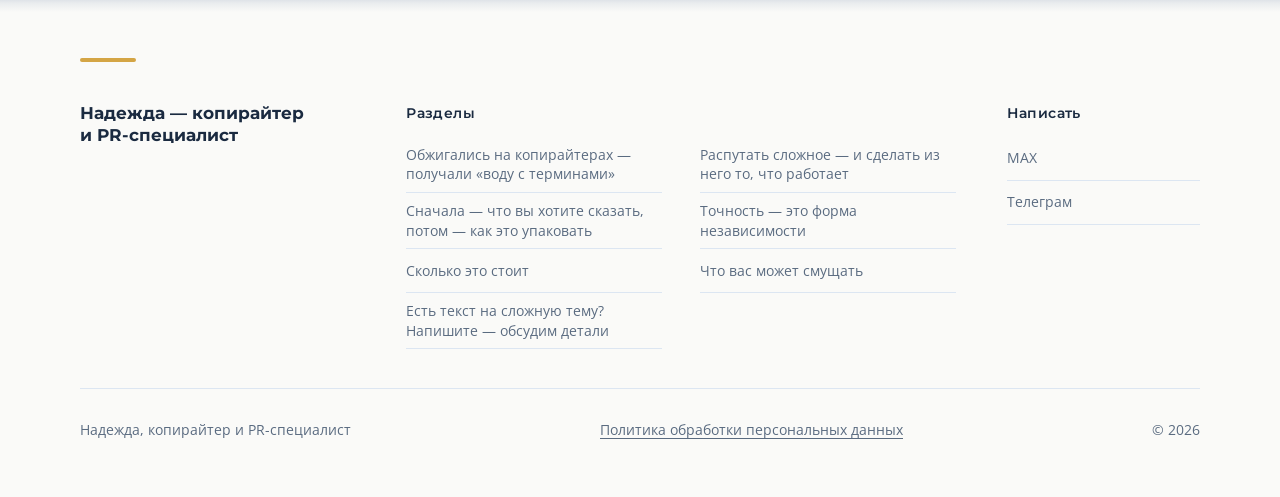
==== commit 525a8215: "Обновление 05.10 18:49 МСК" ====
--- a/index.html
+++ b/index.html
@@ -6,6 +6,7 @@
 <title>Статьи и тексты на сложные темы — Надежда, копирайтер</title>
 <meta name="description" content="Пишу статьи и тексты на сложные темы: медицина, право, промышленность, мода и PR. Проверяю факты, ИИ использую для скорости — за текст отвечаю сама.">
 <meta name="robots" content="noindex, nofollow">
+<link rel="canonical" href="https://konfetka7305-hub.github.io/nadezhda-copywriter/">
 <meta property="og:title" content="Статьи и тексты на сложные темы — Надежда, копирайтер">
 <meta property="og:description" content="Пишу статьи и тексты на сложные темы: медицина, право, промышленность, мода и PR. Проверяю факты, ИИ использую для скорости — за текст отвечаю сама.">
 <meta property="og:image" content="https://konfetka7305-hub.github.io/nadezhda-copywriter/img/card.jpg">
@@ -13,6 +14,20 @@
 <meta property="og:image:height" content="630">
 <meta property="og:url" content="https://konfetka7305-hub.github.io/nadezhda-copywriter/">
 <meta property="og:type" content="website">
+<script type="application/ld+json">
+{
+  "@context": "https://schema.org",
+  "@type": "Person",
+  "name": "Надежда",
+  "@id": "https://konfetka7305-hub.github.io/nadezhda-copywriter/#person",
+  "jobTitle": "Копирайтер и PR-специалист",
+  "description": "Работает с коммерческими, медицинскими и экспертными текстами: правовые и аналитические материалы, пресс-релизы, медицинские статьи, лайфстайл-контент. Умеет разобраться в сложной теме, найти подходящие источники и написать текст, который читают до конца. Использует современные цифровые инструменты для ускорения сбора фактов, но каждый текст вычитывает, проверяет и адаптирует вручную — сохраняя экспертность и авторский стиль. Работает строго по ТЗ, ответственно относится к дедлайнам.",
+  "url": "https://konfetka7305-hub.github.io/nadezhda-copywriter/",
+  "sameAs": [
+    "https://wa.me/79614461044"
+  ]
+}
+</script>
 <link rel="stylesheet" href="style.css">
 <style>
 :root {
@@ -92,7 +107,21 @@
 </script>
 </head>
 <body class="с-липкой-кнопкой">
-<section class="блок блок--первый-экран первый-экран--разворот светлый" id="экран-1" data-тип="первый-экран" data-схема="разворот" data-ключ-макета="светлая" data-картинка="фото">
+<section class="блок блок--первый-экран первый-экран--разворот светлый" id="экран-1" data-тип="первый-экран" data-схема="разворот" data-ключ-макета="светлая" data-картинка="фото"><div class="стык стык--низ" aria-hidden="true" style="--стык-сосед: var(--цвет-фон-2, var(--цвет-фон))"></div>
+<style>
+  /* Плашка «В 50» на телефоне закрывает подбородок на фото — там её нет, на компьютере остаётся. */
+  @media (max-width: 899px) { #экран-1 .кикер { display: none; } }
+  /* Над головой на фото ~110 px пустого фона. На телефоне поднимаем лицо внутри той же рамки: фото прижато к низу рамки.
+     Рамка, шапка и текст остаются на своих местах. */
+  @media (max-width: 899px) {
+    #экран-1 .первый-экран__картинка { overflow: hidden; }
+    #экран-1 .первый-экран__картинка img { object-position: 50% 58%; }
+  }
+  /* Компьютер: содержимое растягиваем на всю высоту окна под шапкой — текст по центру, портрет крупнее, пустота внизу уходит. */
+  @media (min-width: 900px) {
+    #экран-1 .блок__внутри { min-height: min(calc(100svh - 140px), 52rem); }
+  }
+</style>
   <header class="шапка">
     <a class="шапка__лого" href="#">Надежда — копирайтер и PR-специалист</a>
   </header>
@@ -101,25 +130,22 @@
     <div class="первый-экран__текст">
       <p class="кикер"><svg class="иконка" aria-hidden="true" xmlns="http://www.w3.org/2000/svg" viewBox="0 0 24 24" fill="none" stroke="currentColor" stroke-width="1.5" stroke-linecap="round" stroke-linejoin="round">
   <path d="M13 2L4 14h7l-1 8 9-12h-7z"/>
-</svg>В 50 — в новую профессию</p>
+</svg>В&nbsp;50 — в новую профессию</p>
       <h1>Пишу с ИИ. Отвечаю за текст <em class="акцент" style="color: var(--цвет-акцент-яркий)">сама</em></h1>
       <p class="лид">Разбираюсь в сложной теме, проверяю факты, использую нейросети, чтобы работать быстрее — но каждое слово в тексте моё, а не сгенерированное</p>
       <ul class="список-иконок">
         <li><i class="галка"></i><span>Коммерческие тексты</span></li>
         <li><i class="галка"></i><span>Медицинские тексты</span></li>
-        <li><i class="галка"></i><span>Экспертные материалы — правовые и аналитические материалы, пресс&#8209;релизы</span></li>
-        <li><i class="галка"></i><span>SEO-тексты</span></li>
-        <li><i class="галка"></i><span>Контент для соцсетей</span></li>
-        <li><i class="галка"></i><span>Лайфстайл-контент</span></li>
+        <li><i class="галка"></i><span>Экспертные материалы — правовые и аналитические материалы, пресс-релизы</span></li>
       </ul>
       <div class="первый-экран__действие"><a class="кнопка кнопка--главная" href="https://max.ru/u/f9LHodD0cOISEU3MIN6RrWBxFZRqZiS2lDwclozQ8DyNKN_k3zjSSCEsR2Y">Написать мне</a></div>
     </div>
-    <figure class="картинка картинка--фото картинка--край первый-экран__картинка" style="--лицо-в-кадре: .28">
+    <figure class="картинка картинка--фото картинка--край первый-экран__картинка" style="--лицо-в-кадре: .22">
       <picture><source media="(max-width: 899px)" srcset="img/nadezhda-portret-telefon.webp"><img src="img/nadezhda-portret.webp" alt="Надежда — копирайтер и PR-специалист" data-лицо="50,22" fetchpriority="high"></picture>
     </figure>
   </div>
 </section>
-<section class="блок блок--боль блок--тихо светлый второй фон--сетка" id="экран-02" data-тип="боль" data-вёрстка="своя">
+<section class="блок блок--боль блок--тихо светлый второй фон--сетка" id="экран-02" data-тип="боль" data-вёрстка="своя"><div class="стык стык--верх" aria-hidden="true" style="--стык-сосед: var(--цвет-фон)"></div><div class="стык стык--низ" aria-hidden="true" style="--стык-сосед: var(--цвет-фон)"></div>
 <span class="сетка-текстура" aria-hidden="true"></span>
 <div class="блок__внутри">
   <div class="секция__шапка">
@@ -134,7 +160,7 @@
   </div>
 </div>
 </section>
-<section class="блок блок--что-получите светлый" id="экран-03" data-тип="что-получите" data-вёрстка="своя">
+<section class="блок блок--что-получите светлый" id="экран-03" data-тип="что-получите" data-вёрстка="своя"><div class="стык стык--верх" aria-hidden="true" style="--стык-сосед: var(--цвет-фон-2, var(--цвет-фон))"></div><div class="стык стык--низ" aria-hidden="true" style="--стык-сосед: var(--цвет-фон-2, var(--цвет-фон))"></div>
 <span class="пятно" aria-hidden="true"></span>
 <div class="блок__внутри">
   <div class="получите">
@@ -157,7 +183,7 @@
   </div>
 </div>
 </section>
-<section class="блок блок--решение блок--тихо светлый второй фон--сетка" id="экран-04" data-тип="решение" data-вёрстка="своя">
+<section class="блок блок--решение блок--тихо светлый второй фон--сетка" id="экран-04" data-тип="решение" data-вёрстка="своя"><div class="стык стык--верх" aria-hidden="true" style="--стык-сосед: var(--цвет-фон)"></div><div class="стык стык--низ" aria-hidden="true" style="--стык-сосед: var(--цвет-тёмный-фон)"></div>
 <span class="сетка-текстура" aria-hidden="true"></span>
 <div class="блок__внутри">
   <div class="дорога">
@@ -198,7 +224,7 @@
   </div>
 </div>
 </section>
-<section class="блок блок--о-себе тёмный" id="экран-05" data-тип="о-себе" data-вёрстка="своя">
+<section class="блок блок--о-себе тёмный" id="экран-05" data-тип="о-себе" data-вёрстка="своя"><div class="стык стык--верх" aria-hidden="true" style="--стык-сосед: var(--цвет-фон-2, var(--цвет-фон))"></div><div class="стык стык--низ" aria-hidden="true" style="--стык-сосед: var(--цвет-фон)"></div>
 <span class="пятно" aria-hidden="true"></span>
 <div class="блок__внутри">
   <div class="автор">
@@ -221,7 +247,7 @@
   </div>
 </div>
 </section>
-<section class="блок блок--прайс-лист блок--громко светлый" id="экран-06" data-тип="прайс-лист" data-вёрстка="своя">
+<section class="блок блок--прайс-лист блок--громко светлый" id="экран-06" data-тип="прайс-лист" data-вёрстка="своя"><div class="стык стык--верх" aria-hidden="true" style="--стык-сосед: var(--цвет-тёмный-фон)"></div><div class="стык стык--низ" aria-hidden="true" style="--стык-сосед: var(--цвет-фон-2, var(--цвет-фон))"></div>
 <span class="пятно" aria-hidden="true"></span>
 <div class="блок__внутри">
   <div class="прайс">
@@ -272,7 +298,7 @@
   </div>
 </div>
 </section>
-<section class="блок блок--вопросы-ответы блок--тихо светлый второй" id="экран-07" data-тип="вопросы-ответы" data-вёрстка="своя">
+<section class="блок блок--вопросы-ответы блок--тихо светлый второй" id="экран-07" data-тип="вопросы-ответы" data-вёрстка="своя"><div class="стык стык--верх" aria-hidden="true" style="--стык-сосед: var(--цвет-фон)"></div><div class="стык стык--низ" aria-hidden="true" style="--стык-сосед: var(--цвет-тёмный-фон)"></div>
 <span class="пятно" aria-hidden="true"></span>
 <div class="блок__внутри">
   <div class="возражения">
@@ -308,7 +334,7 @@
   </div>
 </div>
 </section>
-<section class="блок блок--финал блок--громко тёмный" id="экран-08" data-тип="финал" data-вёрстка="своя">
+<section class="блок блок--финал блок--громко тёмный" id="экран-08" data-тип="финал" data-вёрстка="своя"><div class="стык стык--верх" aria-hidden="true" style="--стык-сосед: var(--цвет-фон-2, var(--цвет-фон))"></div><div class="стык стык--низ" aria-hidden="true" style="--стык-сосед: var(--цвет-фон)"></div>
 <span class="пятно" aria-hidden="true"></span>
 <div class="блок__внутри">
   <div class="финал">
@@ -319,7 +345,7 @@
   </div>
 </div>
 </section>
-<section class="блок блок--подвал блок--тихо светлый" id="экран-09" data-тип="подвал" data-вёрстка="своя">
+<section class="блок блок--подвал блок--тихо светлый" id="экран-09" data-тип="подвал" data-вёрстка="своя"><div class="стык стык--верх" aria-hidden="true" style="--стык-сосед: var(--цвет-тёмный-фон)"></div>
 <div class="блок__внутри">
   <div class="подвал__сетка">
     <div>
--- a/style.css
+++ b/style.css
@@ -119,6 +119,10 @@
 a { color: var(--цвет-акцент); text-underline-offset: .15em; }
 
 .блок__внутри { z-index: 1; }  .блок__внутри > :last-child { margin-bottom: 0; }
+
+.стык { position: absolute; left: 0; right: 0; z-index: 0; pointer-events: none; height: var(--стык-высота, calc(var(--отступ-секции) * .6)); background: linear-gradient(var(--стык-к),
+  color-mix(in srgb, var(--стык-сосед) 50%, transparent), color-mix(in srgb, var(--стык-сосед) 33%, transparent) 18%, color-mix(in srgb, var(--стык-сосед) 19%, transparent) 40%, color-mix(in srgb, var(--стык-сосед) 8%, transparent) 66%, transparent); }
+.стык--верх { top: 0; --стык-к: to bottom; }  .стык--низ { bottom: 0; --стык-к: to top; }  .блок--подвал { --стык-высота: var(--отступ-блока); }
 .светлый { background: var(--цвет-фон); color: var(--цвет-текст); }  .светлый.второй { background: var(--цвет-фон-2); }
 
 body, .светлый { --фон-ключа: var(--цвет-фон); --фон-2-ключа: var(--цвет-фон-2, var(--цвет-фон)); --текст-ключа: var(--цвет-текст); --подложка-ключа: transparent;
@@ -148,19 +152,24 @@
   font: 600 var(--кегль-текст)/1.2 var(--шрифт-текста); text-decoration: none; cursor: pointer;
   border: 1px solid transparent; transition: transform var(--длительность) var(--плавность),
   box-shadow var(--длительность) var(--плавность); }
-.кнопка--главная { background: var(--цвет-кнопки, var(--цвет-акцент)); color: var(--цвет-на-кнопке, var(--цвет-на-акценте)); box-shadow: var(--тень-глубокая); }
-.кнопка--главная:hover { transform: translateY(-2px); background: var(--цвет-кнопки-навёл, var(--цвет-акцент-тёмный)); }
+.кнопка--главная { background: var(--цвет-кнопки, var(--цвет-акцент)); color: var(--цвет-на-кнопке, var(--цвет-на-акценте)); position: relative; overflow: hidden; isolation: isolate;
+
+  --заливка: var(--цвет-кнопки, var(--цвет-акцент)); --свет-кнопки: var(--цвет-на-кнопке, var(--цвет-на-акценте));
+  --объём: inset 0 1px 0 color-mix(in srgb, var(--свет-кнопки) 30%, transparent), 0 4px 0 color-mix(in srgb, var(--заливка) 55%, var(--цвет-тёмный-фон)), 0 .75em 1.5em -.5em color-mix(in srgb, var(--заливка) 70%, transparent);
+  box-shadow: var(--объём); animation: зов-кнопки 2.6s ease-in-out infinite; }
+
+.кнопка--главная::before, .кнопка--главная::after { content: ""; position: absolute; z-index: -1; inset: 0; pointer-events: none; }
+.кнопка--главная::before { background: linear-gradient(180deg, color-mix(in srgb, var(--свет-кнопки) 10%, transparent), transparent 50%, color-mix(in srgb, var(--цвет-тёмный-фон) 22%, transparent)); }
+.кнопка--главная::after { width: 45%; animation: блик-кнопки 3s ease-in-out infinite; transform: translateX(-160%) skewX(-18deg);
+  background: linear-gradient(100deg, transparent, color-mix(in srgb, var(--свет-кнопки) 40%, transparent), transparent); }
+.кнопка--главная:hover, .тёмный .кнопка--главная:hover { background: var(--цвет-кнопки-навёл, var(--цвет-акцент-тёмный)); }
 .кнопка--контур { background: transparent; color: inherit; border-color: currentColor; }  .кнопка--пульс { animation: пульс-кнопки 2.4s ease-out infinite; }
 
 .тёмный .кнопка--главная { background: var(--цвет-кнопки, var(--цвет-акцент)); color: var(--цвет-на-кнопке, var(--цвет-на-акценте));
   border-color: color-mix(in srgb, var(--цвет-тёмный-текст) 30%, transparent); }
-.тёмный .кнопка--главная:hover { background: var(--цвет-кнопки-навёл, var(--цвет-акцент-тёмный)); }
 .кнопка--контур:hover { background: color-mix(in srgb, currentColor 8%, transparent); }
 .кнопка--пульс:hover { animation: none; }
-.кнопка:active { transform: translateY(0); }
-
-.первый-экран__действие .кнопка--главная, .липкая-кнопка .кнопка--главная { animation: пульс-кнопки 2.4s ease-out infinite; }
-.первый-экран__действие .кнопка--главная:hover, .липкая-кнопка .кнопка--главная:hover { animation: none; }
+.кнопка:active { transform: translateY(0); }  .кнопка--главная:active { transform: translateY(3px); animation: none; box-shadow: 0 1px 0 color-mix(in srgb, var(--заливка) 55%, var(--цвет-тёмный-фон)); }
 .кнопка .иконка { color: inherit; width: 1.2em; height: 1.2em; }
 
 .кикер { display: inline-flex; align-items: center; gap: .5em; margin-bottom: var(--отступ-блока);
@@ -464,6 +473,10 @@
   70%  { box-shadow: var(--тень-глубокая), 0 0 0 .8em color-mix(in srgb, var(--цвет-акцент) 0%, transparent); }
   100% { box-shadow: var(--тень-глубокая), 0 0 0 0 color-mix(in srgb, var(--цвет-акцент) 0%, transparent); }
 }
+@keyframes зов-кнопки {
+  0%, 100% { transform: scale(1); box-shadow: var(--объём), 0 0 .5em 0 color-mix(in srgb, var(--заливка) 35%, transparent); }
+  50% { transform: scale(1.04); box-shadow: var(--объём), 0 0 2.1em .375em color-mix(in srgb, var(--заливка) 70%, transparent); } }
+@keyframes блик-кнопки { 0% { transform: translateX(-160%) skewX(-18deg); } 55%, 100% { transform: translateX(330%) skewX(-18deg); } }
 @keyframes вращение { to { rotate: 360deg; } }
 @keyframes парение { 50% { transform: translateY(-.5em); } }
 @keyframes дрейф { 0% { translate: 0 0; scale: 1; } 50% { translate: 4% -5%; scale: 1.08; } 100% { translate: -3% 4%; scale: .96; } }
@@ -476,7 +489,6 @@
 @media (prefers-reduced-motion: reduce) {
   .кнопка--пульс { animation: none; }  .кнопка, .карточка { transition: none; }
   .кнопка--главная:hover, .карточка:hover { transform: none; }
-  .первый-экран__действие .кнопка--главная, .липкая-кнопка .кнопка--главная { animation: none; }
   .вопрос > summary::after { transition: none; }
   .парит, .фон--пятна::before, .фон--пятна::after, .пятно, .нода, .плей { animation: none; }
   .бенто__ячейка { transition: none; }  .бенто__ячейка:hover { transform: none; }
@@ -1283,6 +1295,9 @@
 .картинка--постер video { display: none; }  .картинка--постер img { display: block; }
 .картинка--мозаика.картинка--постер video { display: block; }
 
+.картинка img[hidden] { display: none; }
+.рамка-телефона__анимация { position: absolute; inset: 0; }
+
 .первый-экран--сцена .первый-экран__регалии, .первый-экран--живая-сцена .первый-экран__регалии,
 .первый-экран--живая-обложка .первый-экран__регалии { display: none; }
 @media (min-width: 900px) {
@@ -1765,9 +1780,59 @@
   .живое::before, .звук, .звук__почему::before { animation: none; }
   .звук { transition: none; }  .звук:hover { transform: none; }
 
-  .картинка--видео-с-голосом video, .звук-блок { display: none; }  .картинка--видео-с-голосом img { display: block; }
-
   body.панель-с-переходом .липкая-кнопка { transition: none; }
+}
+
+:root { --окно-h1: var(--кегль-h1); --окно-лид: var(--кегль-лид, var(--кегль-текст));
+  --окно-текст: var(--кегль-текст); --окно-секция: var(--отступ-секции); --окно-блок: var(--отступ-блока); }
+
+@media (min-width: 900px) {
+
+  .блок.блок--первый-экран { min-height: clamp(37.5rem, 100vh, 67.5rem); min-height: clamp(37.5rem, 100svh, 67.5rem);
+    --недостаёт: clamp(0rem, 56.25rem - 100vh, 18.75rem);
+    --кегль-h1: max(calc(var(--окно-h1) * .72), calc(var(--окно-h1) - var(--недостаёт) * .06));
+    --кегль-лид: max(calc(var(--окно-лид) * .86), calc(var(--окно-лид) - var(--недостаёт) * .012));
+    --кегль-текст: max(calc(var(--окно-текст) * .86), calc(var(--окно-текст) - var(--недостаёт) * .012));
+    --отступ-секции: max(calc(var(--окно-секция) * .4), calc(var(--окно-секция) - var(--недостаёт) * .25));
+    --отступ-блока: max(calc(var(--окно-блок) * .6), calc(var(--окно-блок) - var(--недостаёт) * .04)); }
+
+  .блок--первый-экран .первый-экран__текст .список-иконок:has(> li:nth-child(4)) { display: grid;
+    grid-template-columns: repeat(2, minmax(0, 1fr)); column-gap: calc(var(--отступ-блока) * 1.25); }
+
+  .блок.первый-экран--мозаика-роликов, .блок.первый-экран--афиша-с-экраном { height: clamp(37.5rem, 100vh, 67.5rem); height: clamp(37.5rem, 100svh, 67.5rem); }
+}
+
+@media (min-width: 900px) {
+
+  .блок.первый-экран--центр .блок__внутри { min-height: min(40em, calc(100vh - 3.5rem)); }
+  .блок.первый-экран--центр .центр__бок { top: calc(29% - var(--недостаёт) * .04); width: calc(min(29%, 25em) + var(--недостаёт) * .15); }
+}
+
+@media (min-width: 900px) {
+
+  .блок.первый-экран--бенто .бенто { grid-template-rows: minmax(0, 1fr) minmax(0, 1fr) minmax(0, calc(14.375rem - var(--недостаёт) * .25)); }
+}
+
+@media (max-width: 899px) {
+  .блок.блок--первый-экран { --недостаёт: clamp(0rem, 52.75rem - 100vh, 18.75rem);
+    --кегль-h1: max(calc(var(--окно-h1) * .84), calc(var(--окно-h1) - var(--недостаёт) * .02));
+    --кегль-лид: min(var(--окно-лид), max(1rem, calc(var(--окно-лид) - var(--недостаёт) * .005))); }
+  @supports (height: 100svh) { .блок.блок--первый-экран { --недостаёт: clamp(0rem, 52.75rem - 100svh, 18.75rem); } }
+
+  .блок.первый-экран--сцена, .блок.первый-экран--живая-обложка {
+    padding-top: max(calc(var(--отступ-секции) * 1.2), calc(var(--отступ-секции) * 2.2 - var(--недостаёт) * .2)); }
+  .блок.первый-экран--живая-сцена { padding-top: calc(var(--отступ-секции) * 2.2 - var(--недостаёт) * .05); }
+  .блок.первый-экран--живая-обложка .первый-экран__текст { padding-top: calc(min(40vh, var(--отступ-секции) * 6.1) - var(--недостаёт) * .1); }
+
+  .блок.первый-экран--разворот { --фото-в: min(125vw, calc(46vh - var(--недостаёт) * .1)); --лицо-тел: min(var(--лицо-в-кадре, .28) * 140vw, var(--фото-в) * .34); }
+  @supports (height: 100svh) { .блок.первый-экран--разворот { --фото-в: min(125vw, calc(46svh - var(--недостаёт) * .1)); } }
+  .блок.первый-экран--разворот .первый-экран__картинка { aspect-ratio: auto; height: var(--фото-в);
+    margin-bottom: min(0em, calc(var(--недостаёт) * .25 - 3em)); }
+
+  .блок.первый-экран--разворот .первый-экран__картинка.картинка--край img {
+    object-position: 50% calc(var(--лицо-тел) - var(--лицо-в-кадре, .28) * 140vw);
+    mask-image: linear-gradient(to bottom, black 74%, transparent); -webkit-mask-image: linear-gradient(to bottom, black 74%, transparent); }
+  .блок.первый-экран--разворот .чип--автор { top: calc(var(--лицо-тел) + 6.7em); }
 }
 
 /* экран 02 */
@@ -1890,6 +1955,13 @@
   #экран-05.светлый .плитка::before, #экран-05.тёмный .плитка::before { background: var(--цвет-тёплый-мягкий); }
   #экран-05.светлый .плитка b, #экран-05.тёмный .плитка b { color: var(--цвет-тёплый-мягкий); }
   #экран-05.светлый .плитка span, #экран-05.тёмный .плитка span { color: color-mix(in srgb, var(--цвет-тёмный-текст) 82%, transparent); }
+
+  #экран-05.тёмный { background: var(--цвет-тёмный-фон-2); color: var(--цвет-тёмный-текст); }
+  #экран-05.тёмный .пятно { background: color-mix(in srgb, var(--цвет-тёплый) 16%, transparent); }
+  #экран-05.тёмный .портрет__кадр::after { background: radial-gradient(100% 100% at 50% 45%, transparent 35%, color-mix(in srgb, var(--цвет-тёмный-фон-2) 70%, transparent) 100%); }
+  #экран-05.тёмный .секция__шапка h2 { color: var(--цвет-тёмный-текст); }
+  #экран-05.тёмный .секция__лид, #экран-05.тёмный .рассказ > p { color: color-mix(in srgb, var(--цвет-тёмный-текст) 84%, transparent); }
+  #экран-05.тёмный .плитка { background: color-mix(in srgb, var(--цвет-тёмный-текст) 11%, var(--цвет-тёмный-фон)); }
 
   @media (max-width: 899px) {
     #экран-05 .автор { grid-template-columns: 1fr; gap: 32px; }
@@ -2028,6 +2100,10 @@
   #экран-08.светлый .финал__плита::before, #экран-08.тёмный .финал__плита::before { background: var(--цвет-тёплый); }
   #экран-08.светлый .финал__плита h2, #экран-08.тёмный .финал__плита h2 { color: var(--цвет-тёмный-текст); }
 
+  #экран-08.тёмный { background: var(--цвет-тёмный-фон-2); color: var(--цвет-тёмный-текст); }
+  #экран-08.тёмный .пятно { background: color-mix(in srgb, var(--цвет-тёплый) 16%, transparent); }
+  #экран-08.тёмный .финал__плита { background: var(--цвет-тёмный-фон); }
+
   @media (max-width: 899px) {
     #экран-08 .финал::before { inset: 12px -10px -12px 12px; }
     #экран-08 .финал__плита { padding: 40px 20px 28px; }
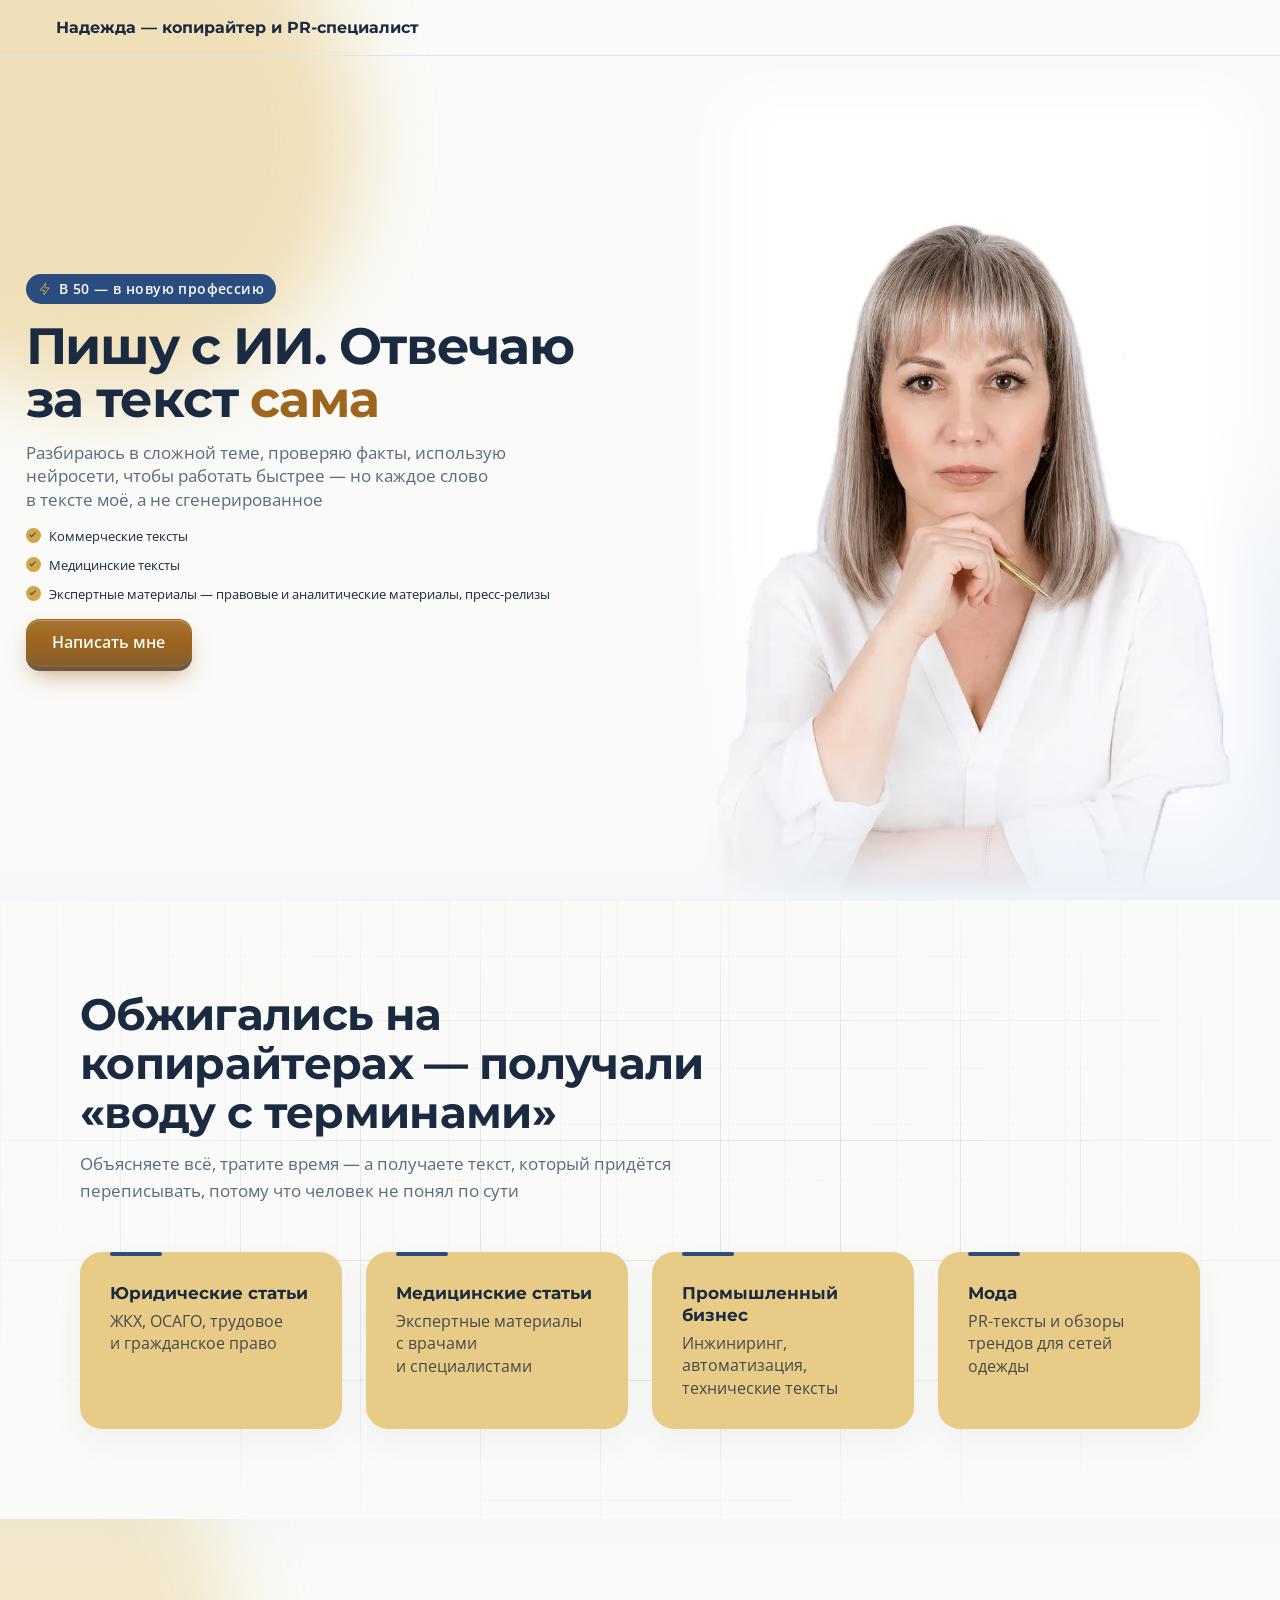
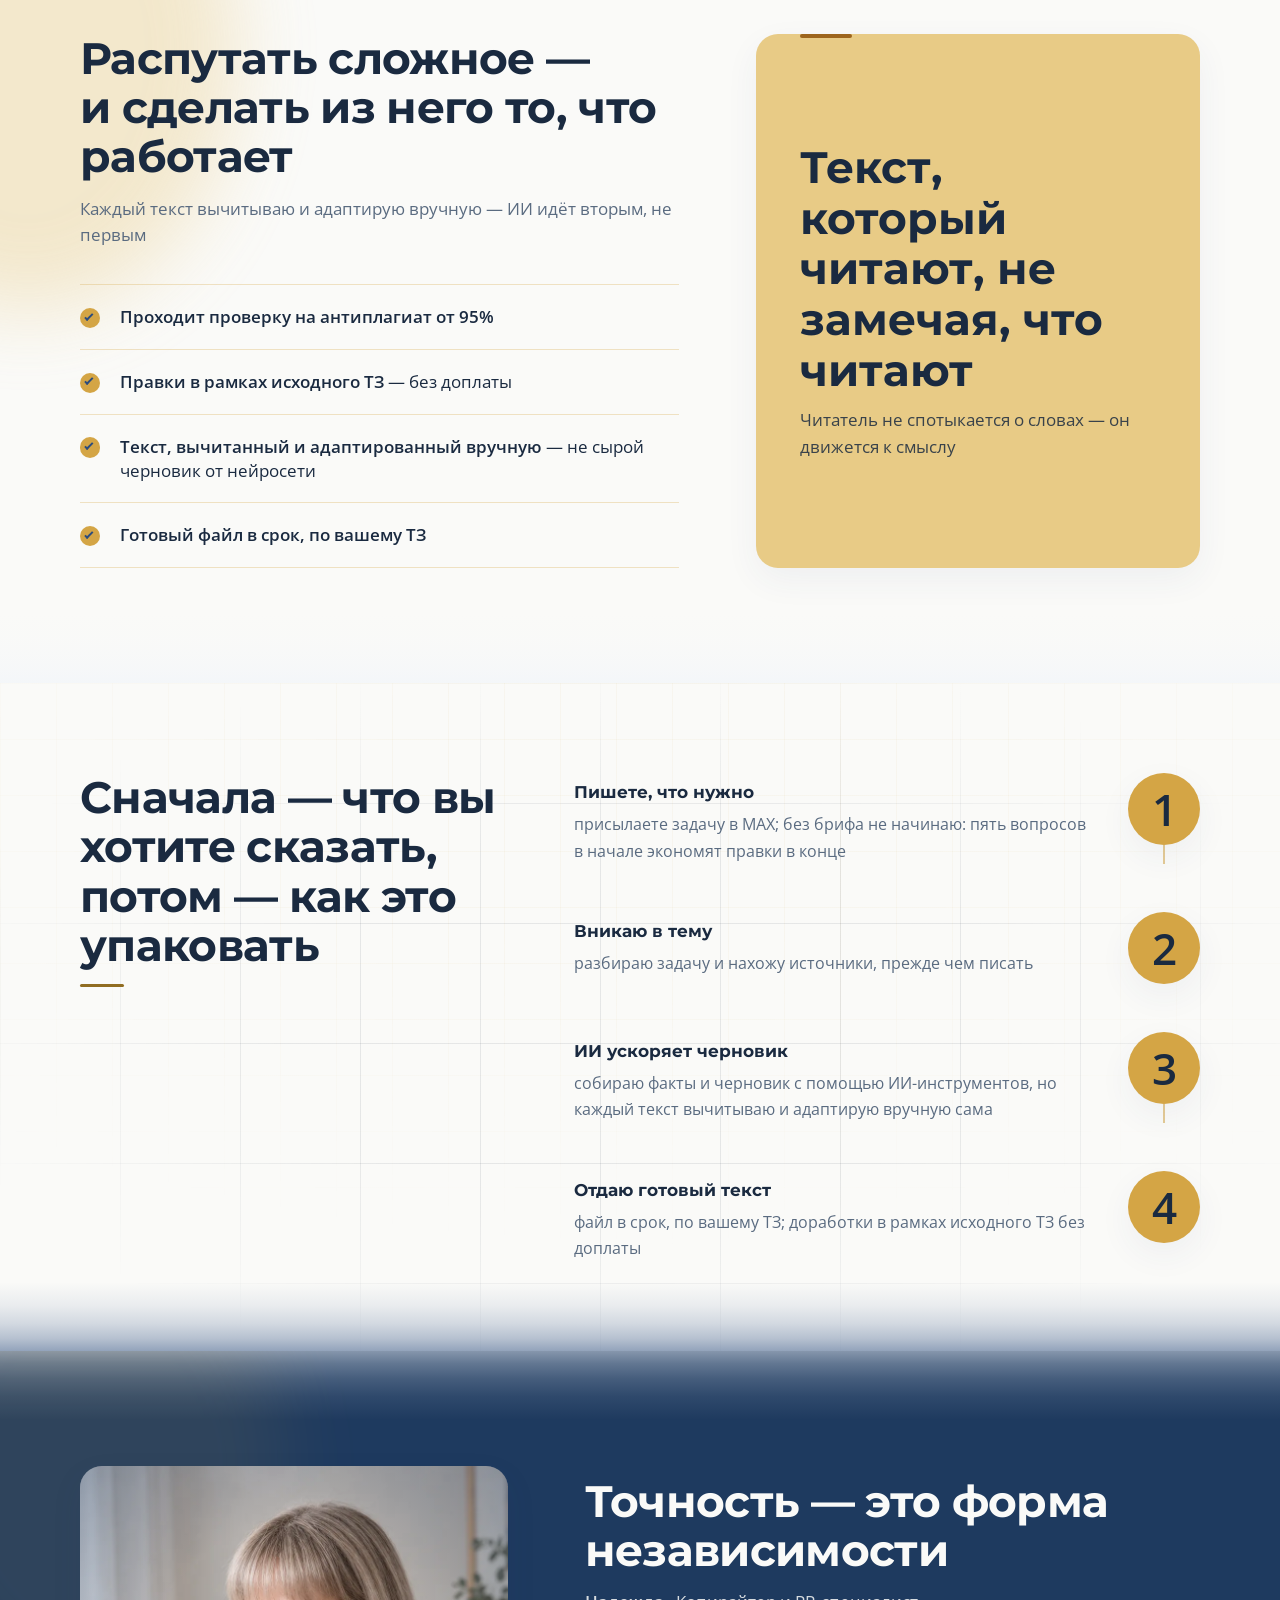
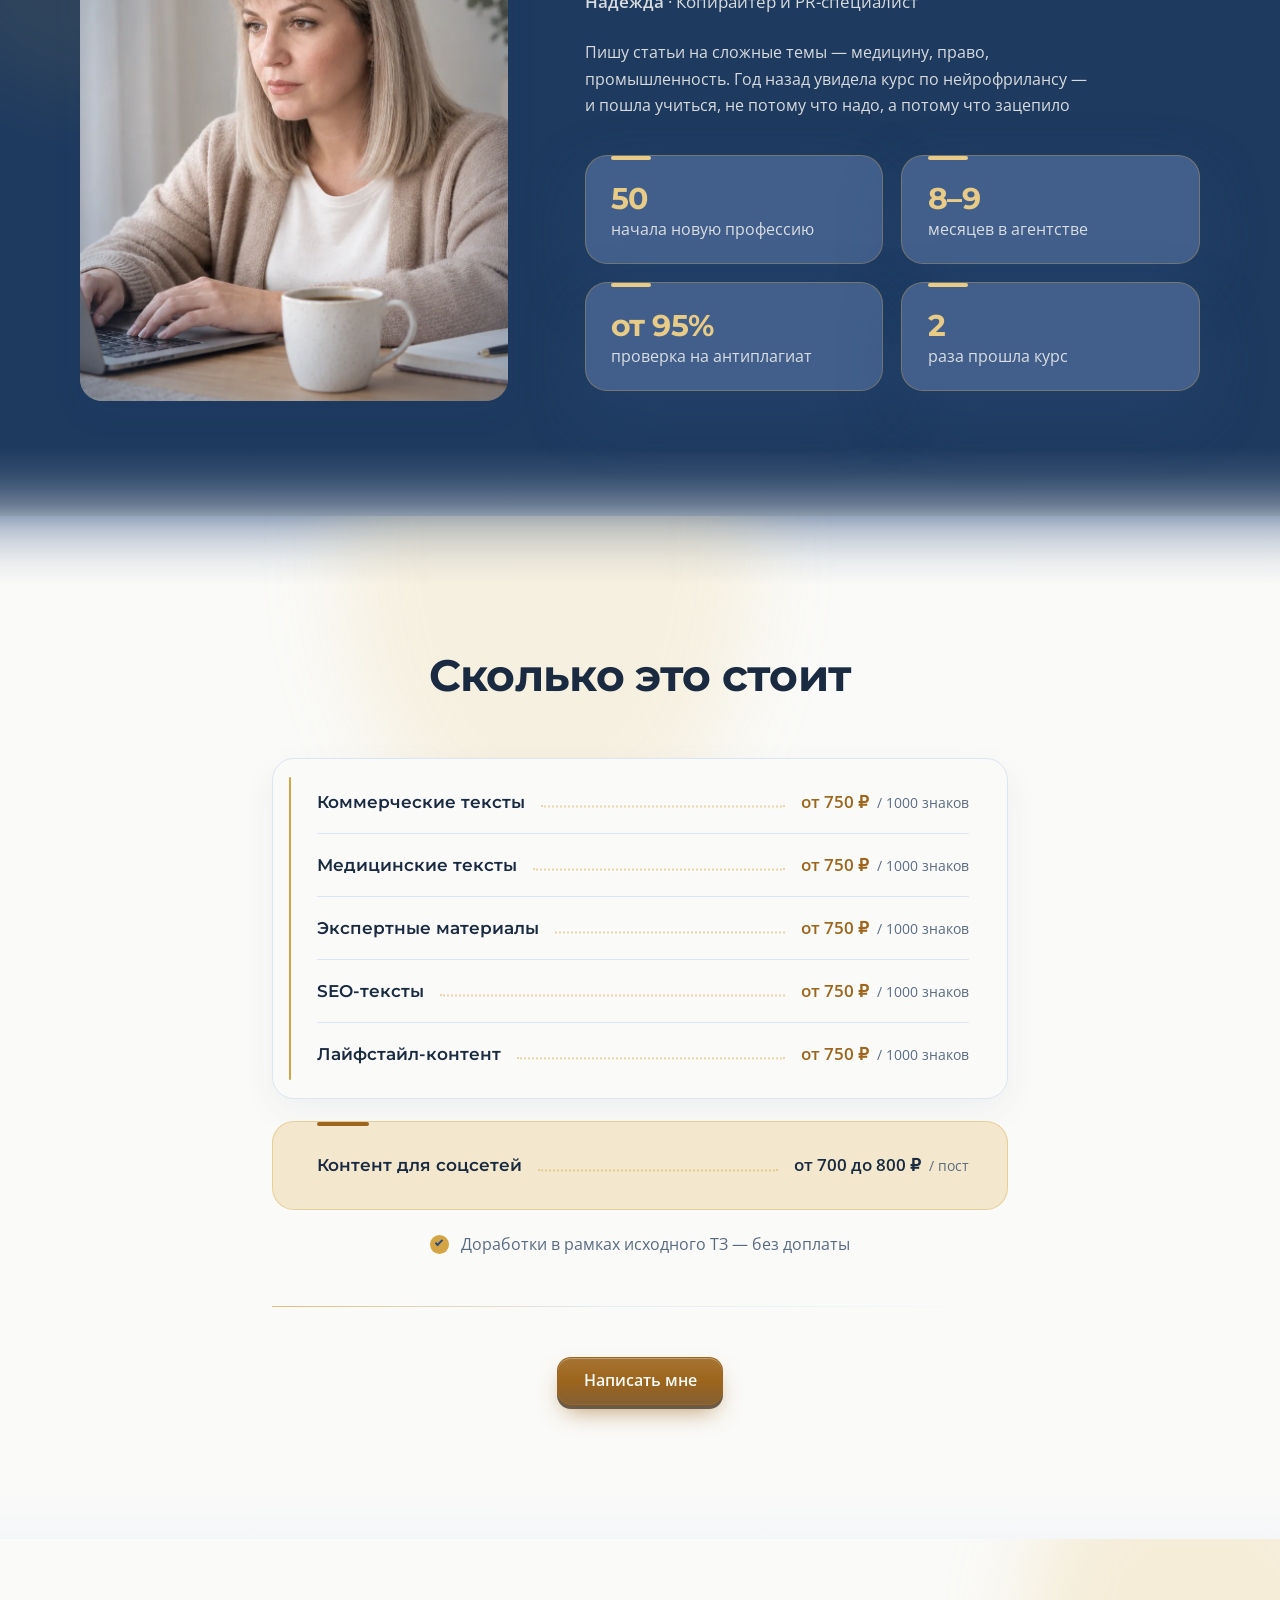
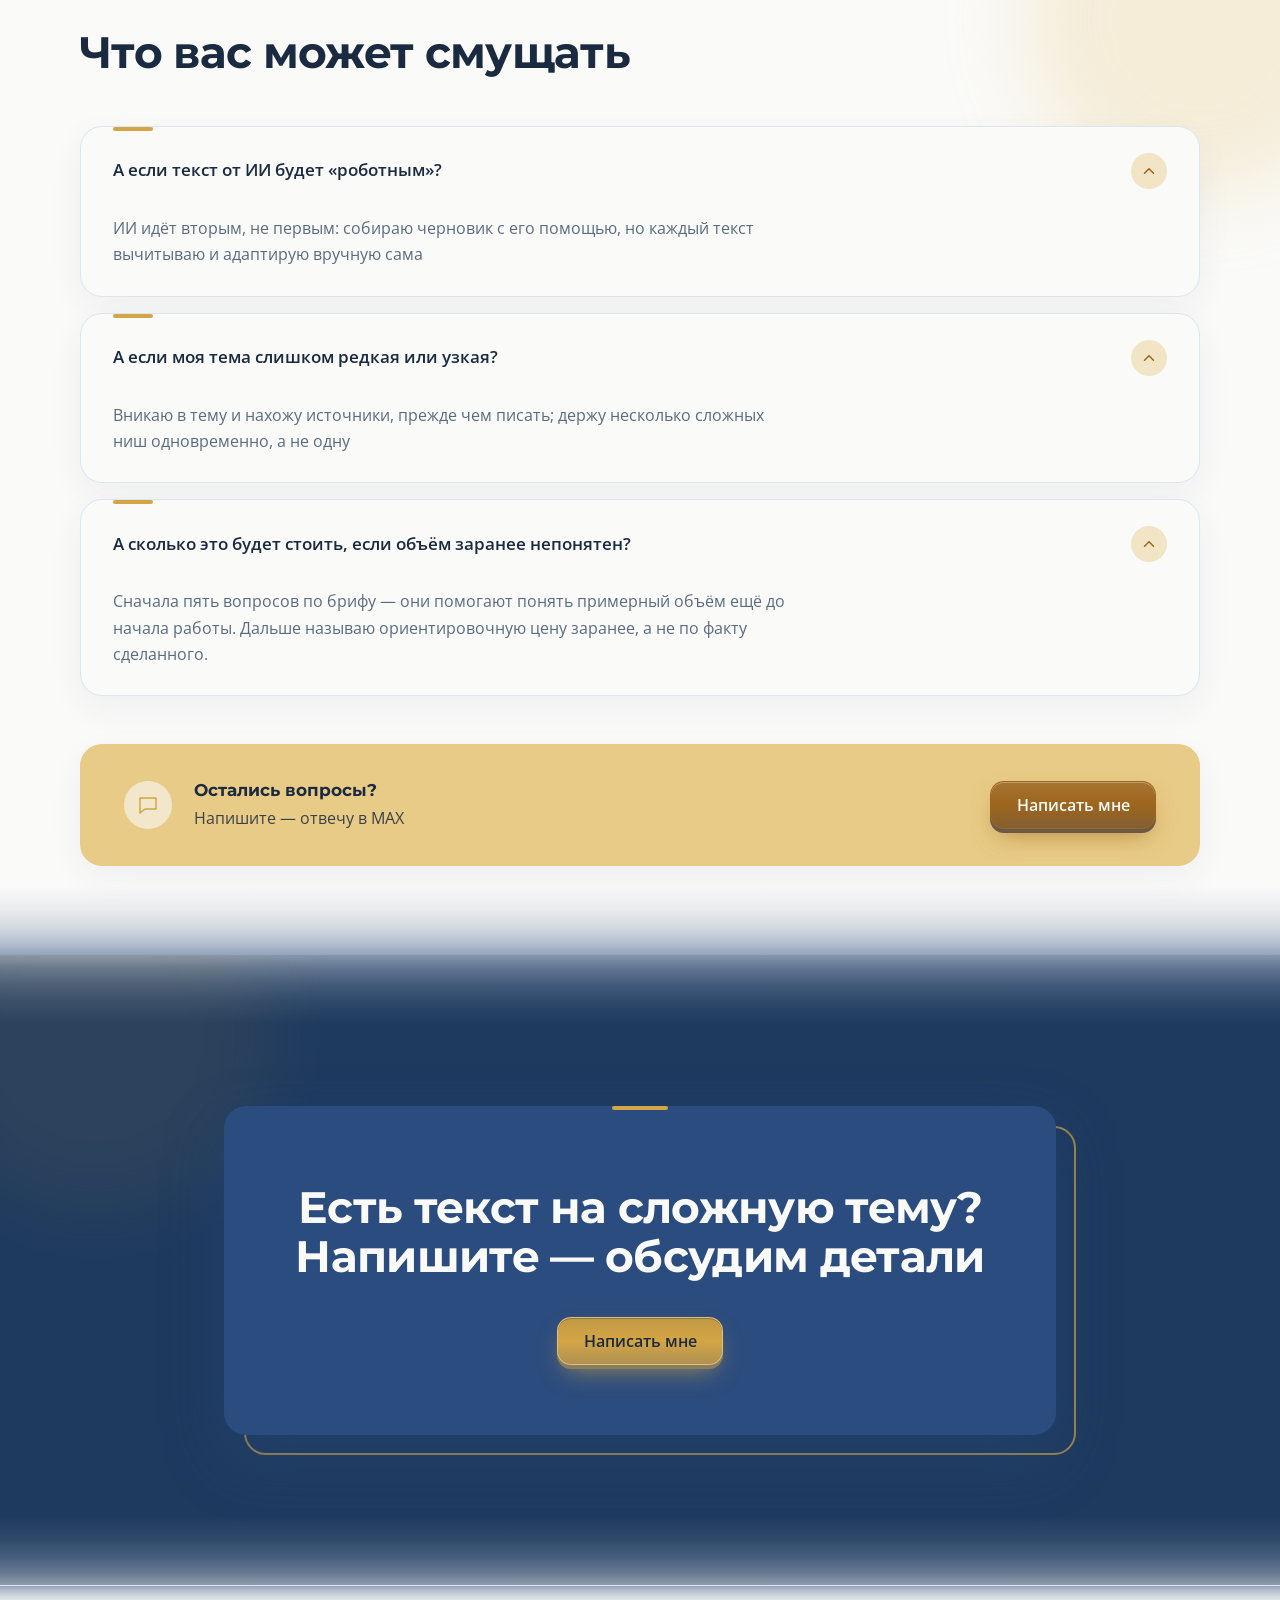
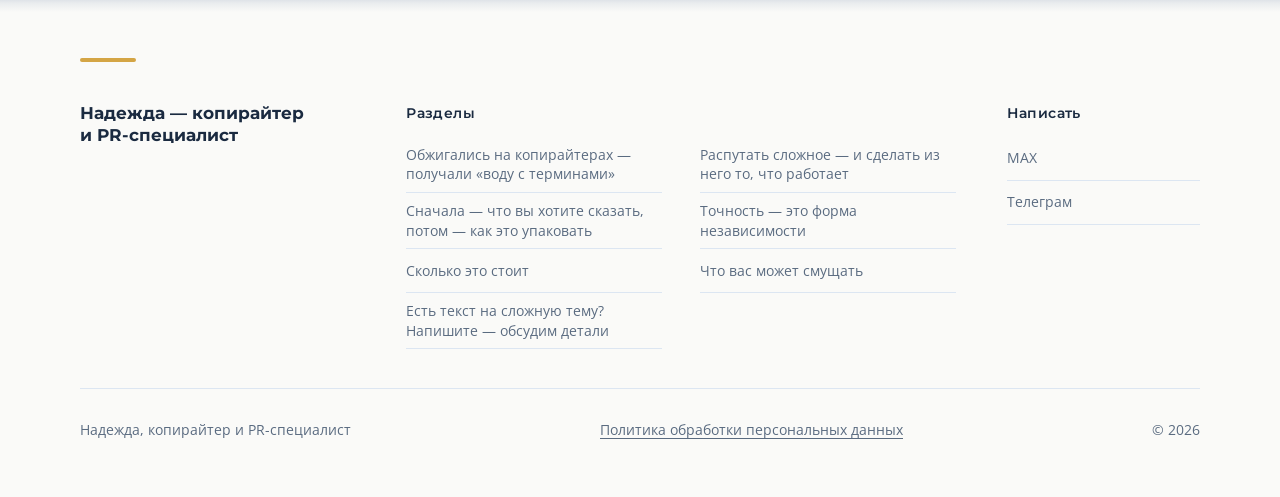
==== commit 939c6d8e: "Обновление 05.10 18:52 МСК" ====
--- a/index.html
+++ b/index.html
@@ -111,11 +111,11 @@
 <style>
   /* Плашка «В 50» на телефоне закрывает подбородок на фото — там её нет, на компьютере остаётся. */
   @media (max-width: 899px) { #экран-1 .кикер { display: none; } }
-  /* Над головой на фото ~110 px пустого фона. На телефоне поднимаем лицо внутри той же рамки: фото прижато к низу рамки.
+  /* Над головой на фото ~110 px пустого фона. На телефоне поднимаем лицо внутри той же рамки: фото сдвинуто вверх на долю ширины экрана (не высоты: высота рамки у телефонов разная).
      Рамка, шапка и текст остаются на своих местах. */
   @media (max-width: 899px) {
     #экран-1 .первый-экран__картинка { overflow: hidden; }
-    #экран-1 .первый-экран__картинка img { object-position: 50% 58%; }
+    #экран-1 .первый-экран__картинка img { object-position: 50% calc(-1 * 23.6vw); }
   }
   /* Компьютер: содержимое растягиваем на всю высоту окна под шапкой — текст по центру, портрет крупнее, пустота внизу уходит. */
   @media (min-width: 900px) {
